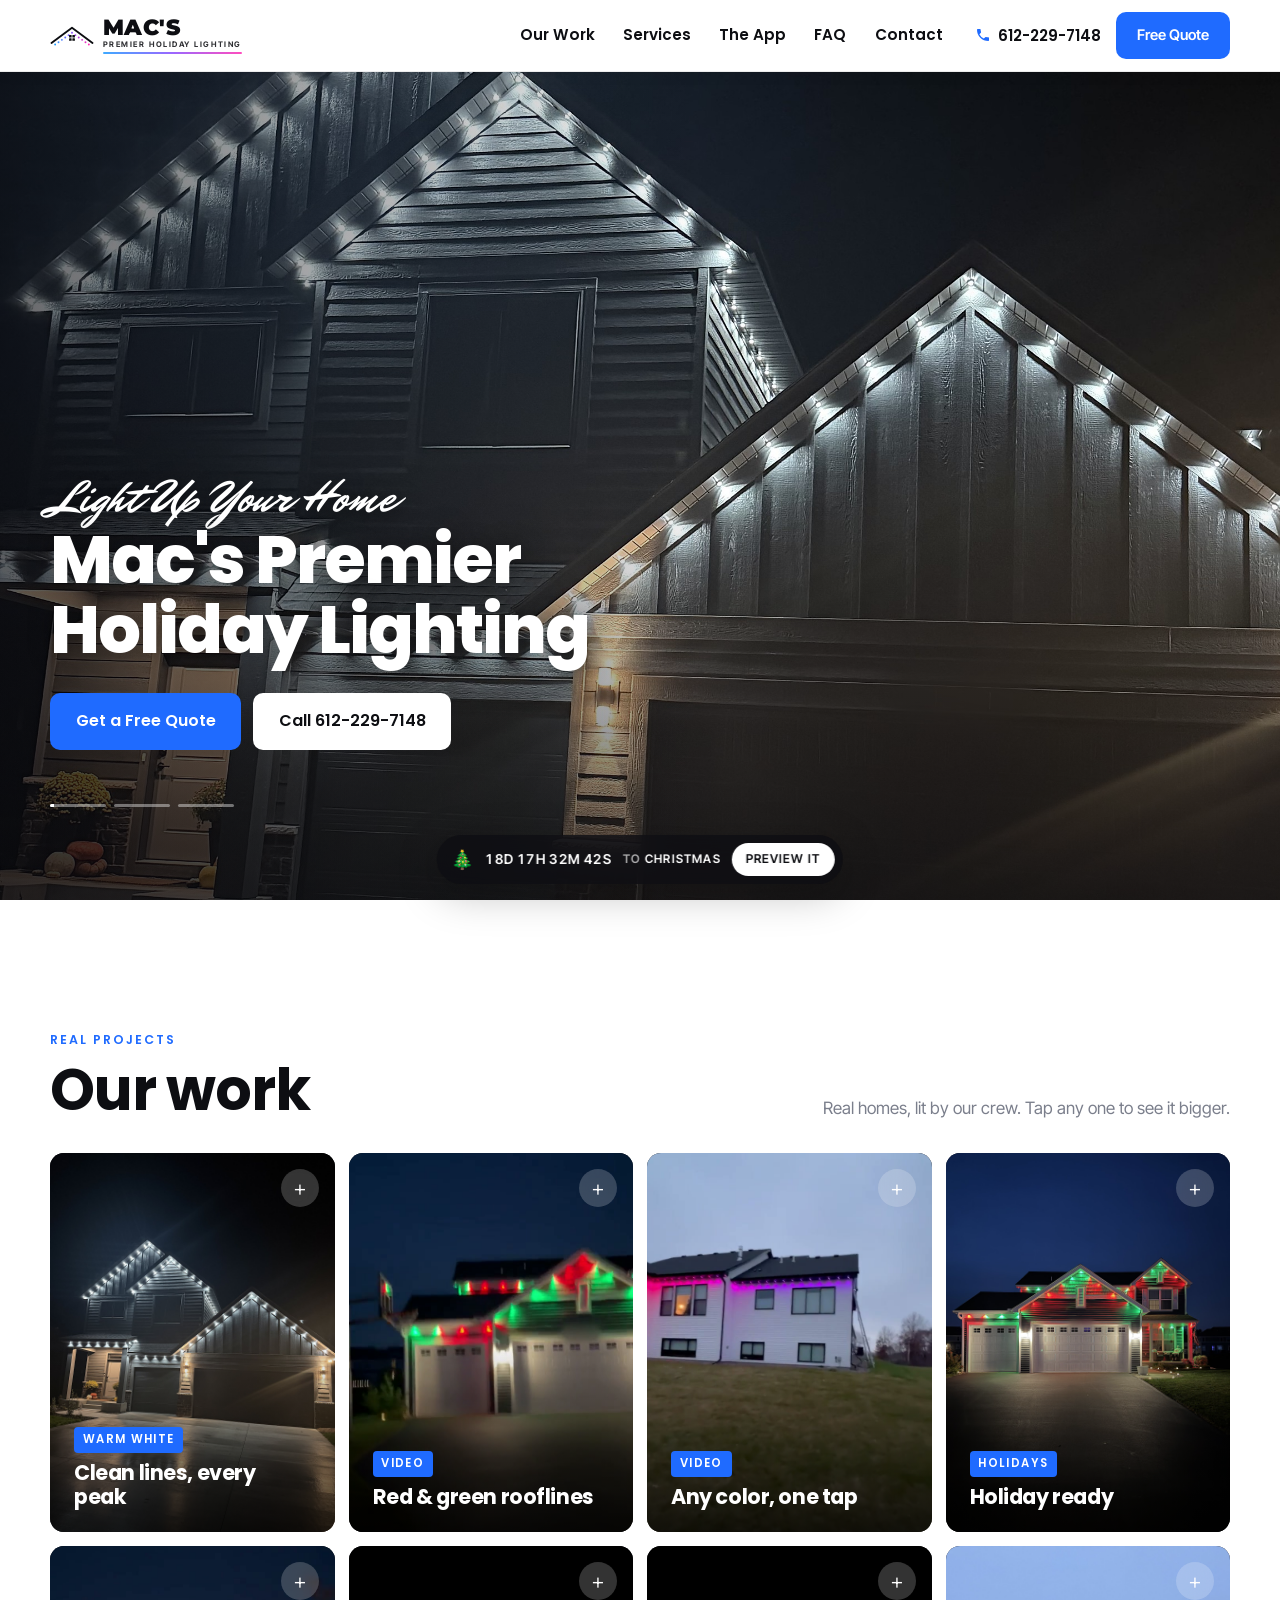
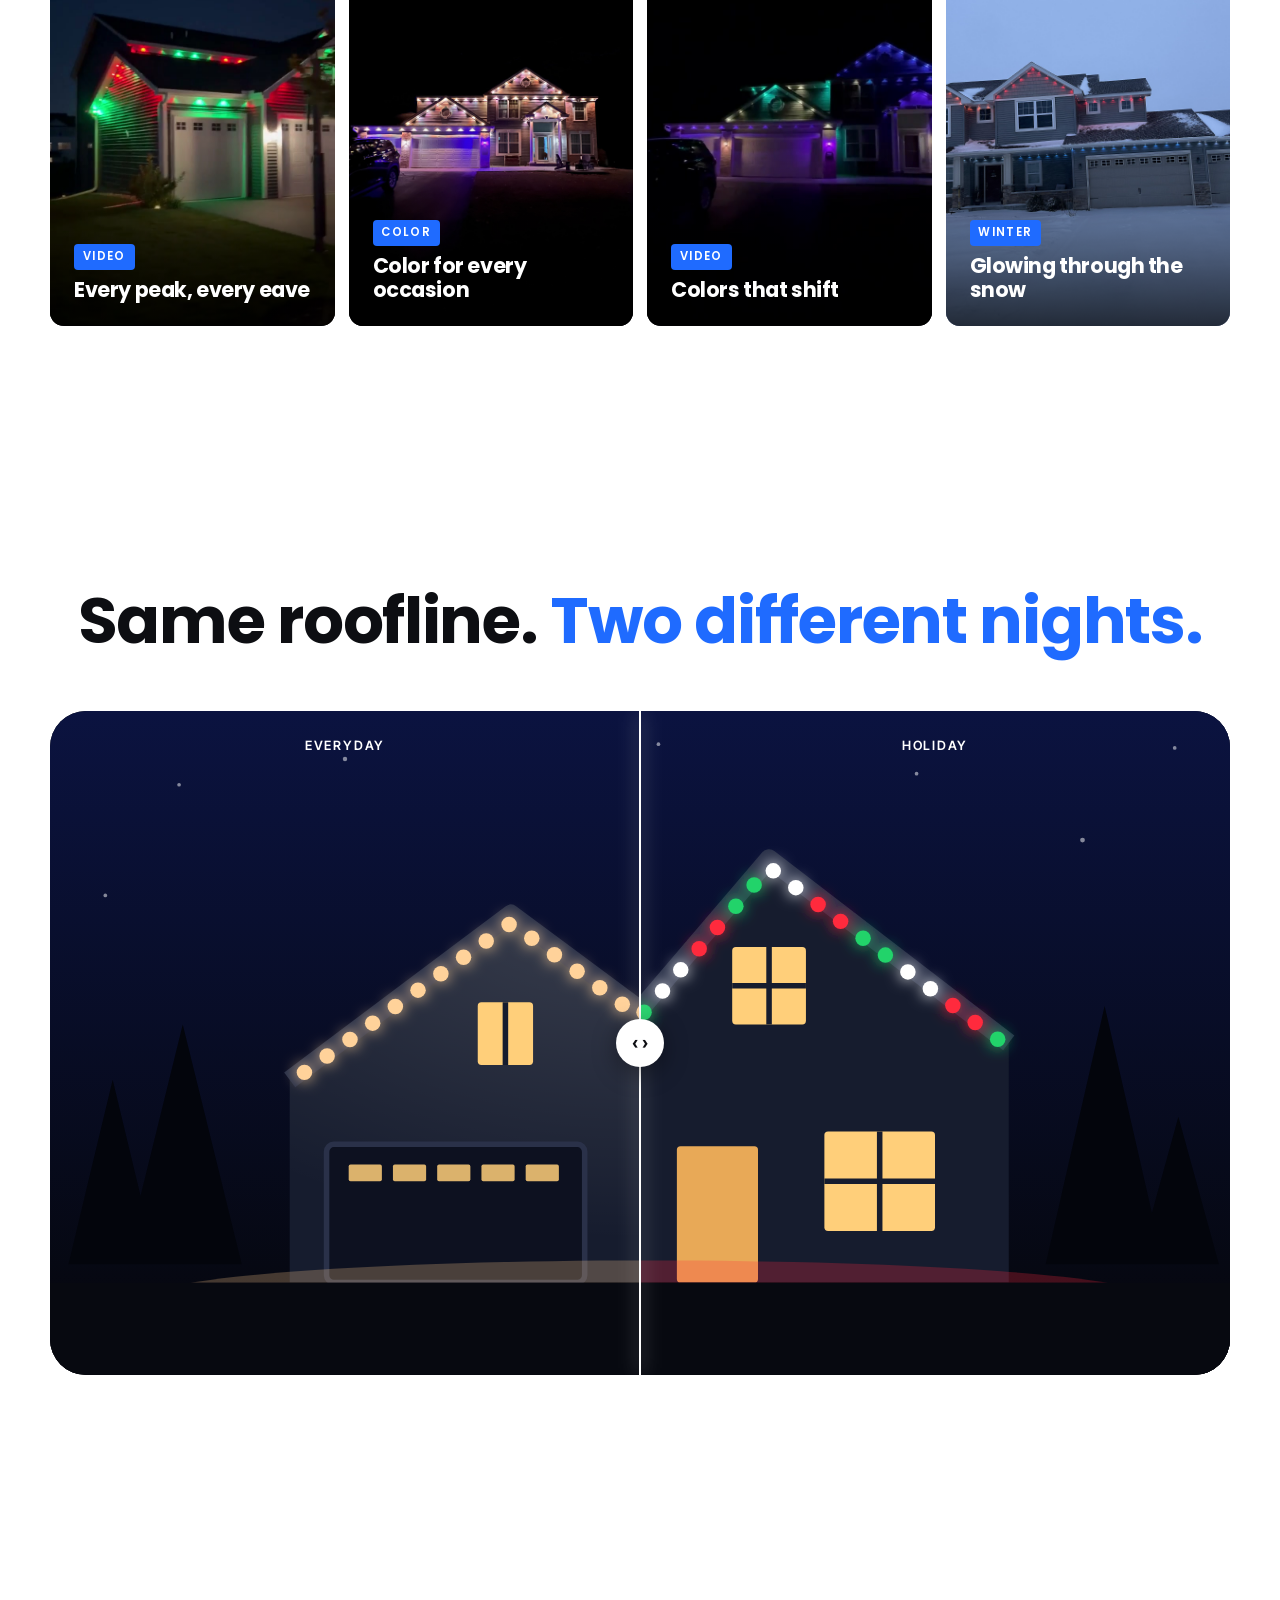
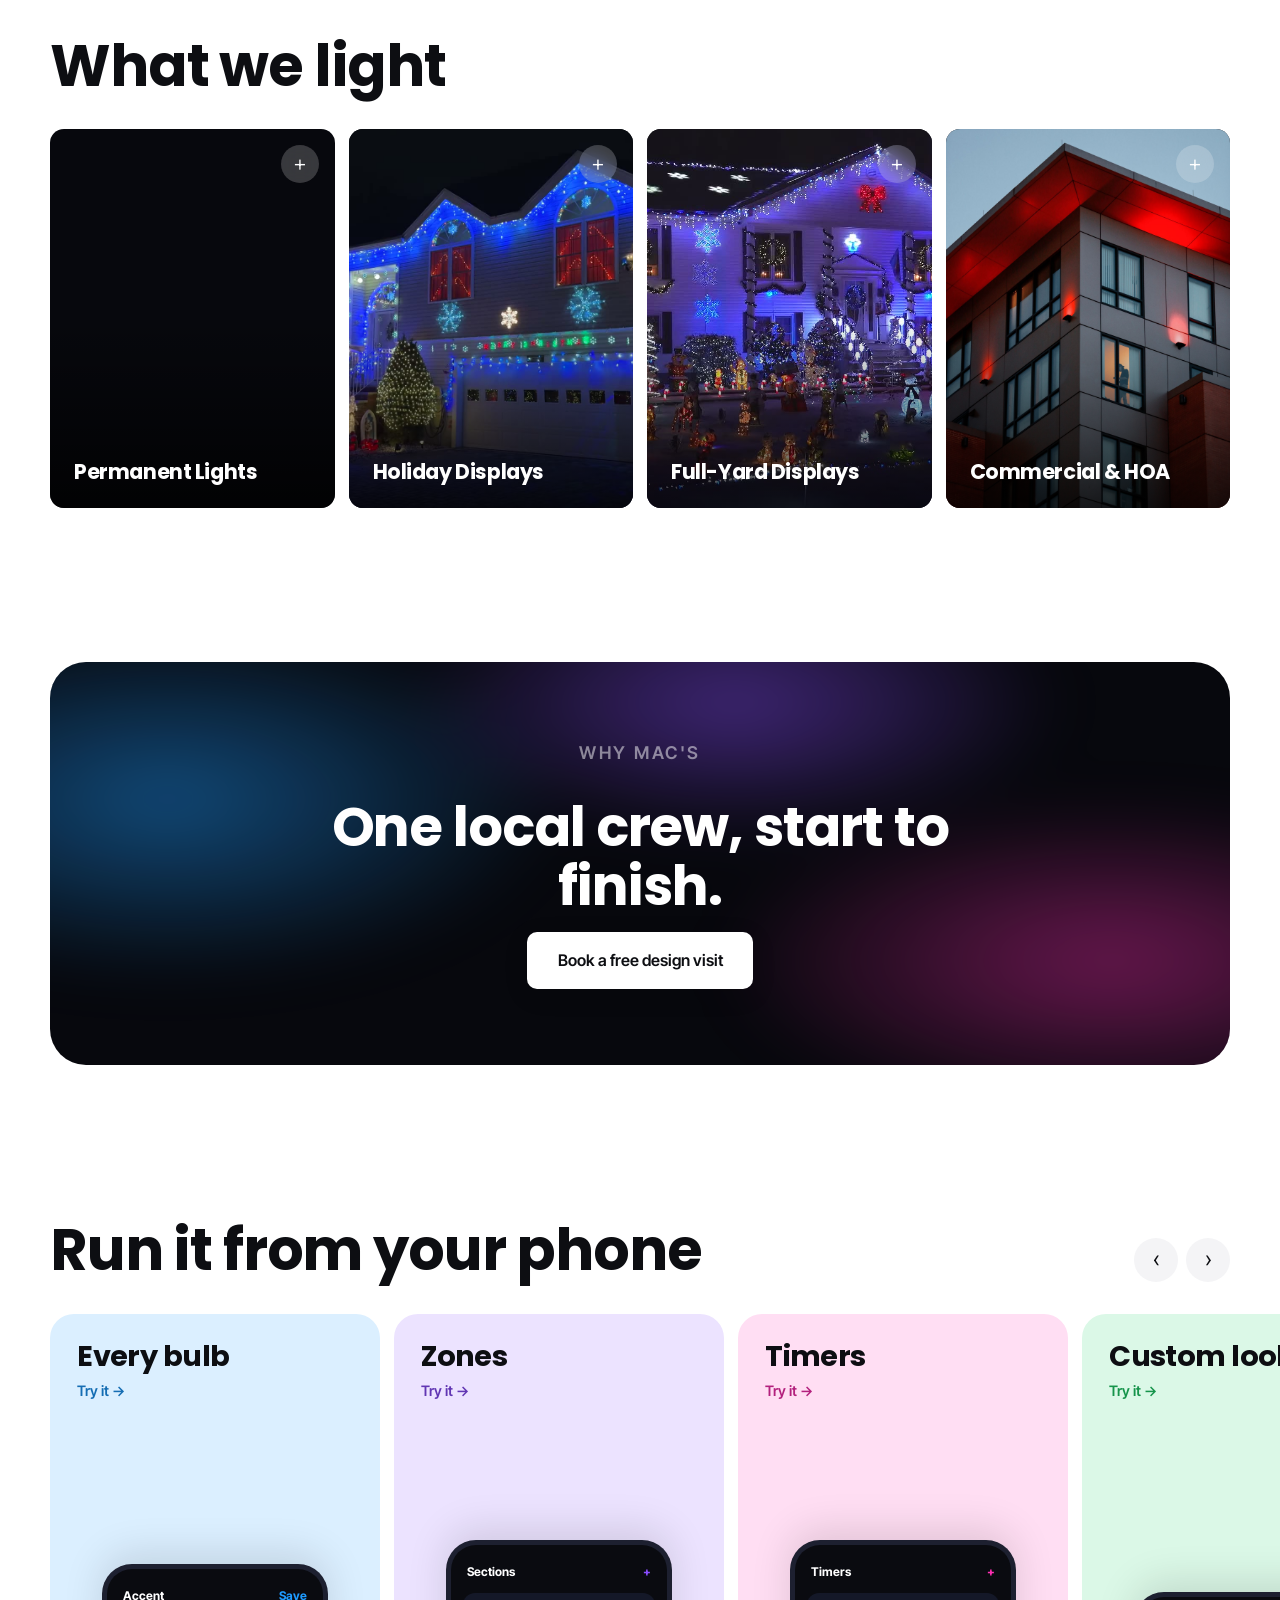
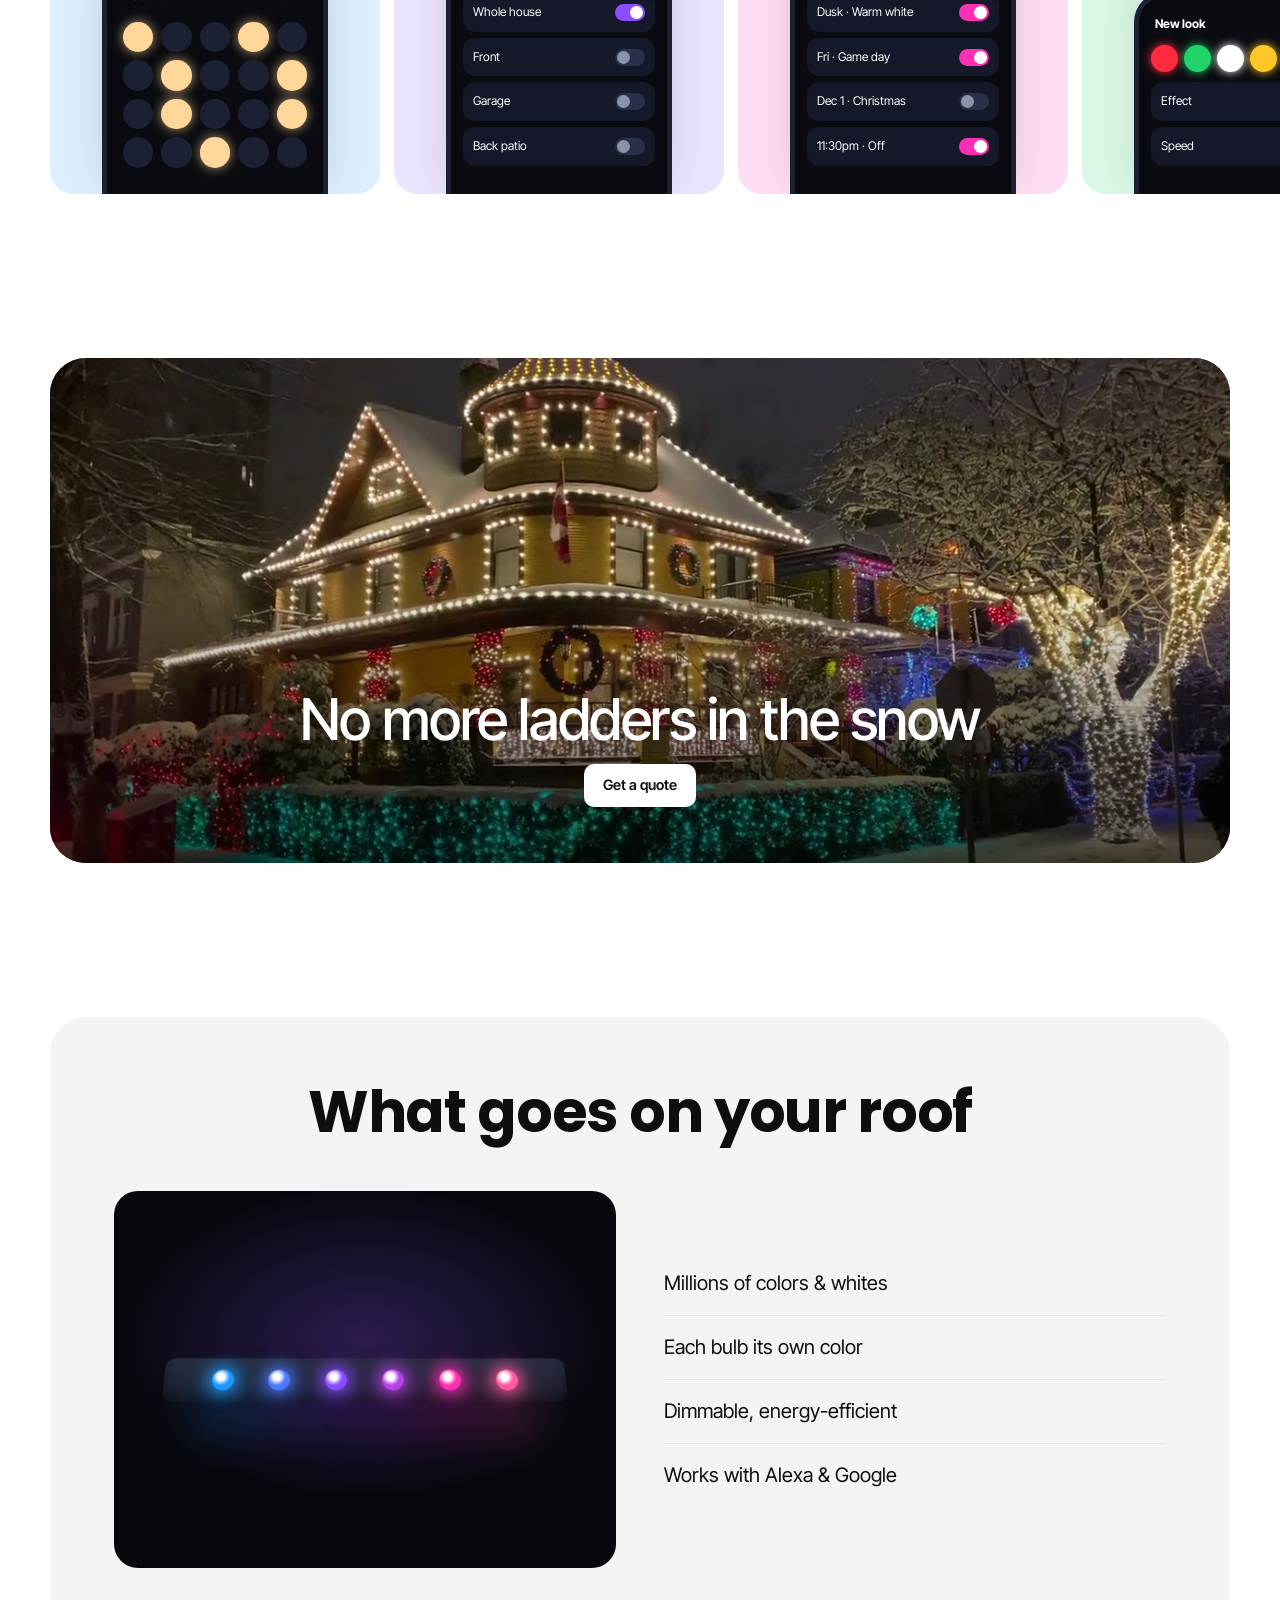
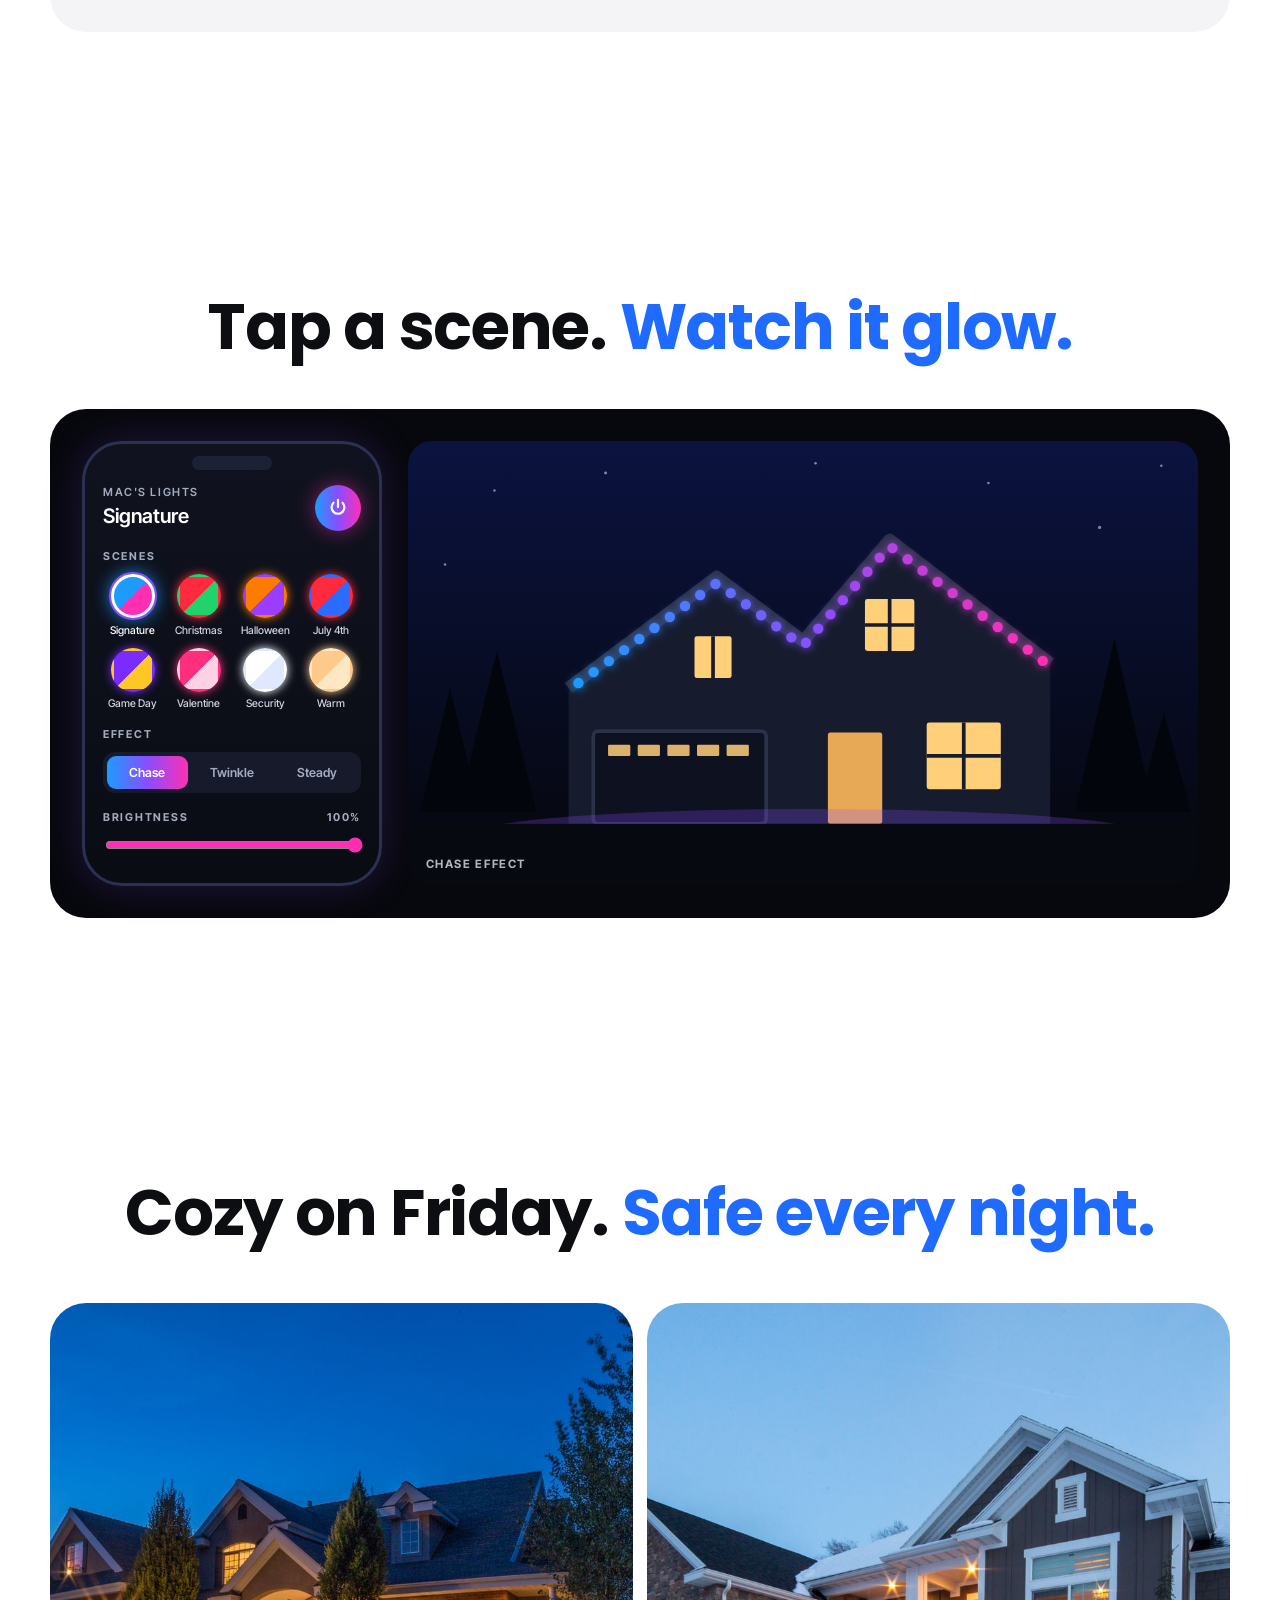
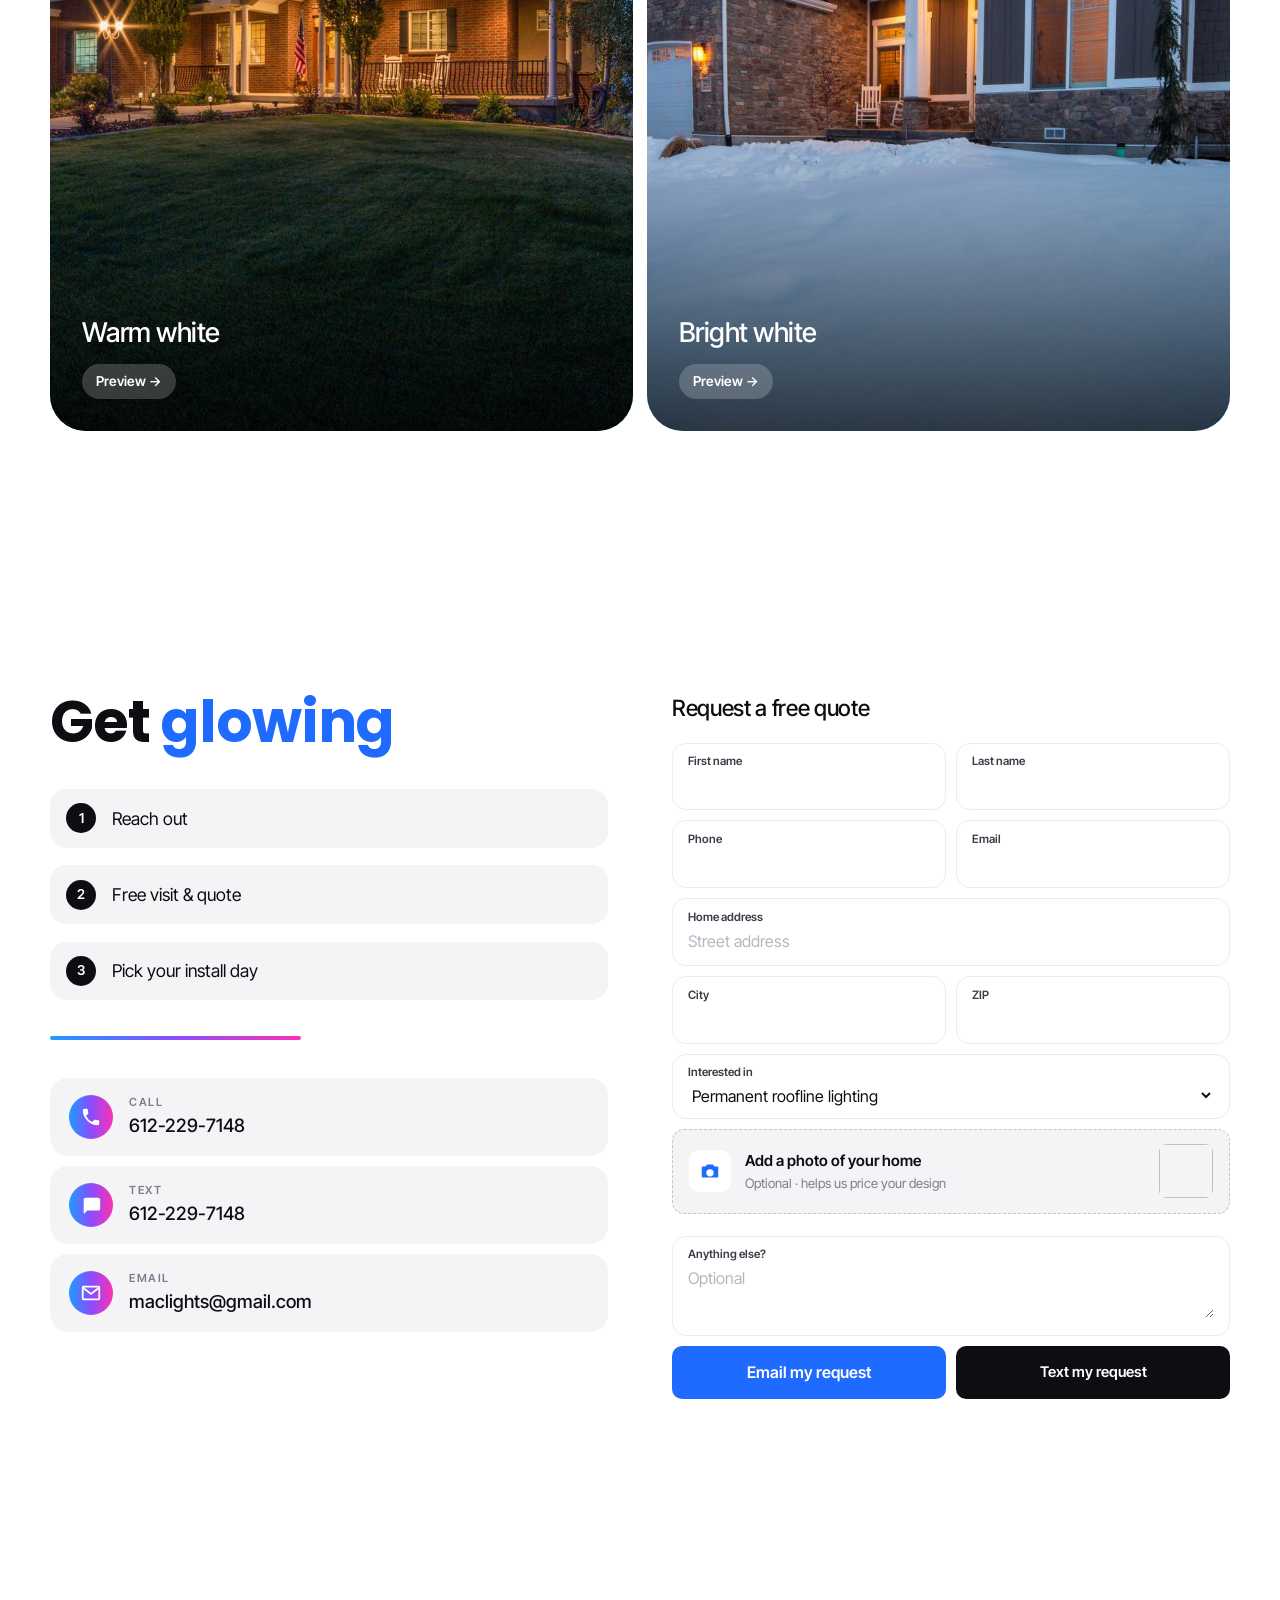
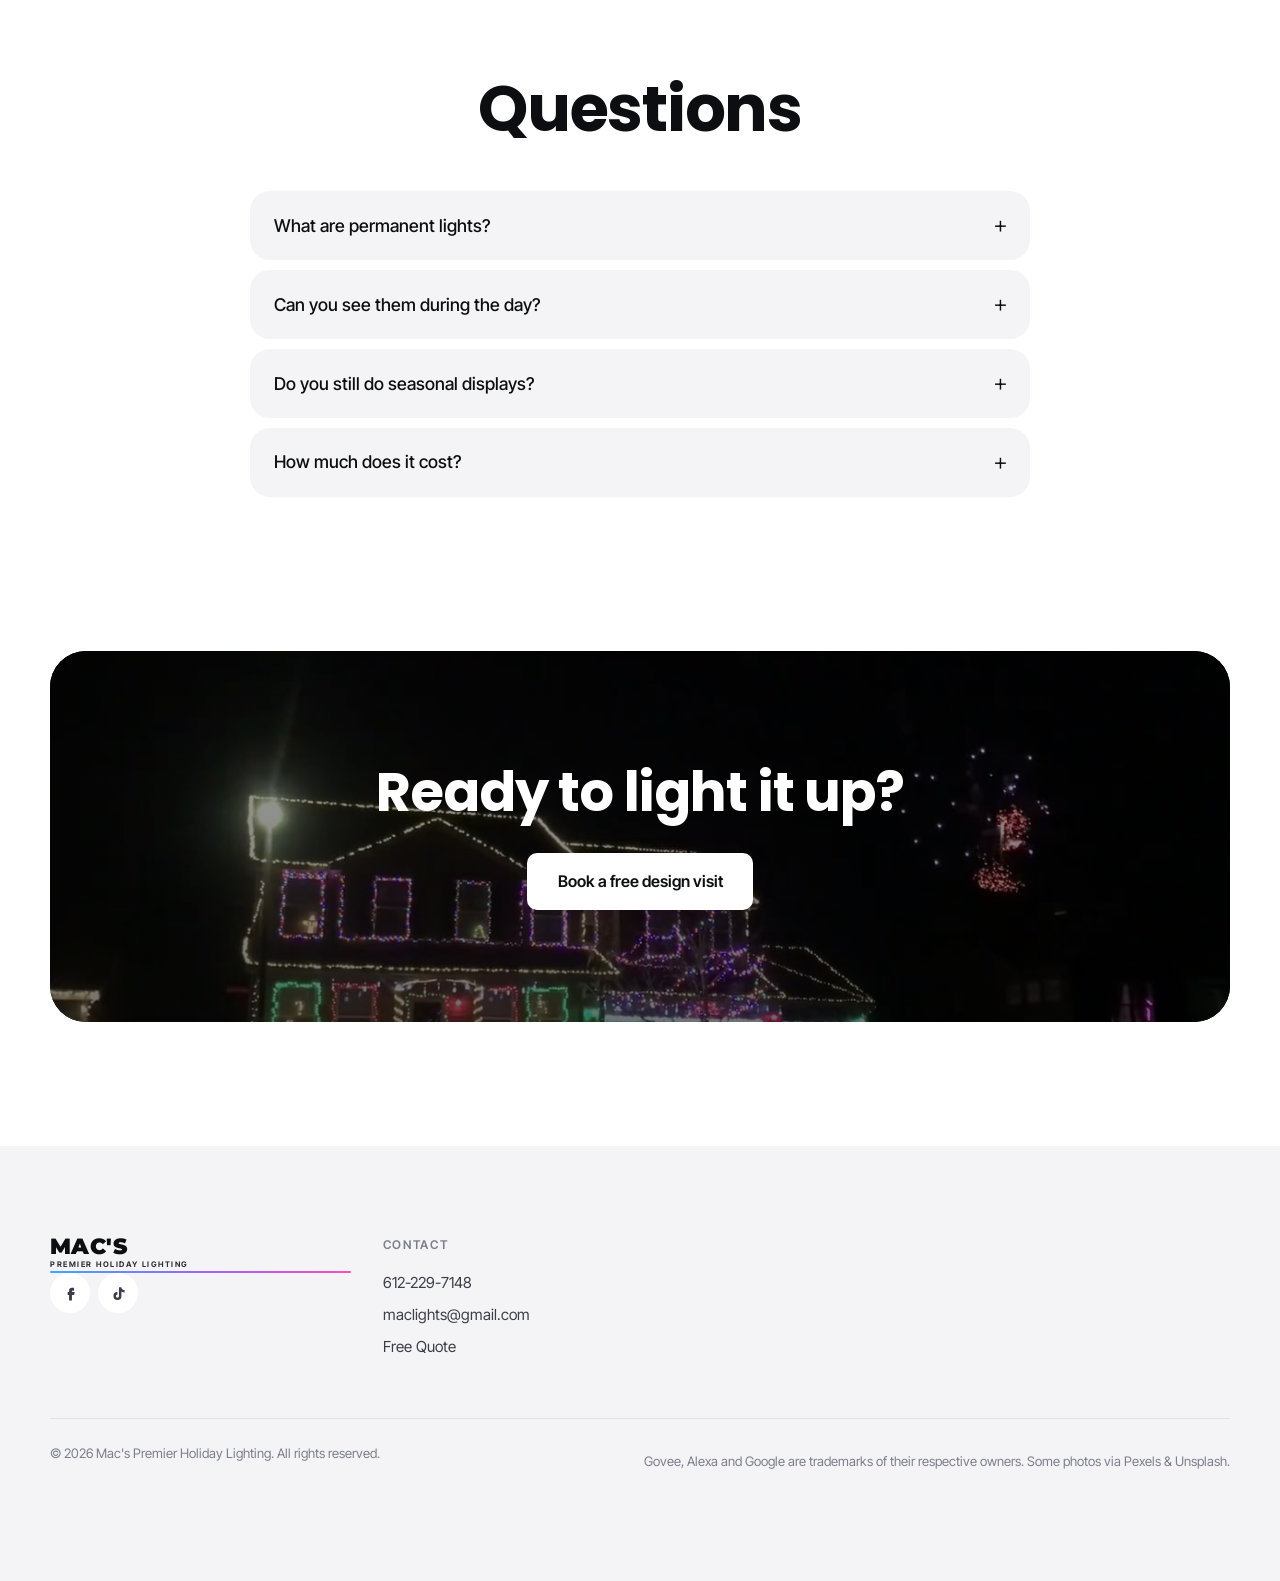
==== index.html @ f2292ce9 "Mac's Premier Holiday Lighting website Static site: full-screen hero of real installs, Our Work grid" ====
<!doctype html>
<html lang="en">
<head>
  <meta charset="utf-8">
  <meta name="viewport" content="width=device-width, initial-scale=1">
  <title>Mac's Premier Holiday Lighting | Permanent Color-Changing & Holiday Lights</title>
  <link rel="preload" href="assets/work/white-farmhouse-wide.jpg" as="image" media="(min-width: 861px)">
  <link rel="preload" href="assets/work/white-farmhouse-tall.jpg" as="image" media="(max-width: 860px)">
  <meta name="description" content="Mac's Premier Holiday Lighting installs permanent, app-controlled color-changing roofline lights and full-service holiday displays. Call or text 612-229-7148 for a free quote.">
  <meta name="theme-color" content="#05060a">
  <meta property="og:title" content="Mac's Premier Holiday Lighting">
  <meta property="og:description" content="Light up your home for every holiday, game day and everyday.">
  <meta property="og:image" content="assets/stock/victorian-color-lights.jpg">
  <link rel="icon" href="assets/favicon.svg" type="image/svg+xml">
  <link rel="preconnect" href="https://fonts.googleapis.com">
  <link rel="preconnect" href="https://fonts.gstatic.com" crossorigin>
  <link href="https://fonts.googleapis.com/css2?family=Inter+Tight:wght@300;400;500;600;700&family=Poppins:wght@600;700;800&family=Montserrat:wght@800;900&family=Mr+Dafoe&display=swap" rel="stylesheet">
  <link rel="stylesheet" href="styles.css">
</head>
<body>

<!-- ================= Header ================= -->
<header class="hdr" id="top">
  <a href="#top" class="brand" aria-label="Mac's Premier Holiday Lighting home">
    <svg class="brand-roof" viewBox="0 0 120 52" aria-hidden="true">
      <path d="M4 48 L60 6 L116 48" fill="none" stroke="#fff" stroke-width="5" stroke-linejoin="round" stroke-linecap="round"/>
      <g class="roof-dots"></g>
      <g fill="#fff"><rect x="52" y="26" width="7" height="7" rx="1"/><rect x="61" y="26" width="7" height="7" rx="1"/><rect x="52" y="35" width="7" height="7" rx="1"/><rect x="61" y="35" width="7" height="7" rx="1"/></g>
    </svg>
    <span class="brand-text"><span class="brand-name">MAC'S</span><span class="brand-tag">Premier Holiday Lighting</span></span>
  </a>
  <nav class="hdr-nav" aria-label="Main">
    <a href="#work">Our Work</a>
    <a href="#services">Services</a>
    <a href="#app">The App</a>
    <a href="#faq">FAQ</a>
    <a href="#quote">Contact</a>
  </nav>
  <div class="hdr-actions">
    <a class="hdr-phone" href="tel:+16122297148"><svg viewBox="0 0 24 24" aria-hidden="true"><path d="M6.6 10.8a15.1 15.1 0 0 0 6.6 6.6l2.2-2.2a1 1 0 0 1 1-.25 11.4 11.4 0 0 0 3.6.57 1 1 0 0 1 1 1V20a1 1 0 0 1-1 1A17 17 0 0 1 3 4a1 1 0 0 1 1-1h3.5a1 1 0 0 1 1 1c0 1.25.2 2.45.57 3.57a1 1 0 0 1-.25 1z"/></svg>612-229-7148</a>
    <a class="icon-btn" href="sms:+16122297148?&amp;body=Hi%20Mac%27s!%20I%27d%20like%20a%20free%20lighting%20quote." aria-label="Text us">
      <svg viewBox="0 0 24 24" aria-hidden="true"><path d="M4 4h16a2 2 0 0 1 2 2v10a2 2 0 0 1-2 2H8l-4 4V6a2 2 0 0 1 2-2z"/></svg>
    </a>
    <a class="icon-btn" href="tel:+16122297148" aria-label="Call 612-229-7148">
      <svg viewBox="0 0 24 24" aria-hidden="true"><path d="M6.6 10.8a15.1 15.1 0 0 0 6.6 6.6l2.2-2.2a1 1 0 0 1 1-.25 11.4 11.4 0 0 0 3.6.57 1 1 0 0 1 1 1V20a1 1 0 0 1-1 1A17 17 0 0 1 3 4a1 1 0 0 1 1-1h3.5a1 1 0 0 1 1 1c0 1.25.2 2.45.57 3.57a1 1 0 0 1-.25 1z"/></svg>
    </a>
    <a class="pill-btn" href="#quote">Free Quote</a>
    <button class="burger" aria-label="Open menu" aria-expanded="false" aria-controls="menu"><span></span><span></span></button>
  </div>
</header>

<!-- Full-screen menu -->
<nav class="menu" id="menu" aria-label="Main" hidden>
  <div class="menu-inner">
    <div class="menu-col">
      <p class="menu-h">Services</p>
      <a href="#services">Permanent Lighting</a>
      <a href="#services">Holiday Displays</a>
      <a href="#services">Commercial &amp; HOA</a>
    </div>
    <div class="menu-col">
      <p class="menu-h">Explore</p>
      <a href="#compare">Everyday vs Holiday</a>
      <a href="#app">App Features</a>
      <a href="#designer">Try the Designer</a>
    </div>
    <div class="menu-col">
      <p class="menu-h">Help</p>
      <a href="#faq">FAQ</a>
      <a href="#quote" data-pick="Service / repair">Service Request</a>
      <a href="tel:+16122297148">612-229-7148</a>
    </div>
  </div>
  <a href="#quote" class="pill-btn white big menu-cta">Book a free design visit</a>
</nav>

<main>

<!-- ================= Hero (our own installs, full screen) ================= -->
<section class="hero" aria-roledescription="carousel" aria-label="Photos and videos of our installs">
  <div class="hero-slides">
    <figure class="hs is-active" aria-label="Dark farmhouse outlined in warm white permanent lights">
      <picture><source media="(max-width: 860px)" srcset="assets/work/white-farmhouse-tall.jpg"><img src="assets/work/white-farmhouse-wide.jpg" alt="" fetchpriority="high"></picture>
    </figure>
    <figure class="hs phone-only" aria-label="Walking up to a house lit red and green">
      <video muted playsinline preload="none" poster="assets/work/install-3.jpg" data-src="assets/work/install-3.mp4"></video>
    </figure>
    <figure class="hs" aria-label="Two-story house in red and green lights at dusk">
      <picture><source media="(max-width: 860px)" srcset="assets/work/red-green-house-tall.jpg"><img src="assets/work/red-green-house-wide.jpg" alt="" loading="lazy"></picture>
    </figure>
    <figure class="hs phone-only" aria-label="Roofline lights changing through rainbow colors">
      <video muted playsinline preload="none" poster="assets/work/install-5.jpg" data-src="assets/work/install-5.mp4"></video>
    </figure>
    <figure class="hs" aria-label="Two-story house lit in purple and white">
      <picture><source media="(max-width: 860px)" srcset="assets/work/purple-two-story-tall.jpg"><img src="assets/work/purple-two-story-wide.jpg" alt="" loading="lazy"></picture>
    </figure>
    <figure class="hs phone-only" aria-label="Garage and gables lit red and green">
      <video muted playsinline preload="none" poster="assets/work/install-2.jpg" data-src="assets/work/install-2.mp4"></video>
    </figure>
  </div>
  <div class="hero-grid">
    <div class="hero-content">
      <p class="hero-script">Light Up Your Home</p>
      <h1>Mac's Premier Holiday Lighting</h1>
      <div class="hero-ctas">
        <a href="#quote" class="pill-btn btn-primary">Get a Free Quote</a>
        <a href="tel:+16122297148" class="pill-btn btn-light">Call 612-229-7148</a>
      </div>
    </div>
  </div>
  <div class="hero-dots" role="group" aria-label="Choose slide"></div>
</section>

<!-- ================= Our work (real Mac's installs) ================= -->
<section class="section" id="work">
  <div class="wrap">
    <p class="eyebrow accent">Real projects</p>
    <div class="row-head reveal">
      <h2>Our work</h2>
      <p class="work-note">Real homes, lit by our crew. Tap any one to see it bigger.</p>
    </div>
  </div>
  <div class="work-grid">
    <a class="tile" href="#quote" data-modal data-tall data-title="Clean lines, every peak" data-text="Bright, even white light on every peak and eave. Classy all year." data-pick="Permanent roofline lighting">
      <img src="assets/work/white-farmhouse.jpg" alt="Dark farmhouse outlined in warm white lights" loading="lazy">
      <span class="tile-k">Warm white</span>
      <span class="tile-h">Clean lines, every peak</span>
      <span class="tile-more" aria-hidden="true">+</span>
    </a>
    <a class="tile" href="#quote" data-modal data-tall data-title="Red &amp; green rooflines" data-text="Permanent lights set to red and green. Same lights, any color, any night." data-pick="Permanent roofline lighting">
      <video class="tile-video" data-src="assets/work/install-3.mp4" poster="assets/work/install-3.jpg" muted loop playsinline preload="none" aria-hidden="true"></video>
      <span class="tile-k">Video</span>
      <span class="tile-h">Red &amp; green rooflines</span>
      <span class="tile-more" aria-hidden="true">+</span>
    </a>
    <a class="tile" href="#quote" data-modal data-tall data-title="Any color, one tap" data-text="Change the whole roofline from your phone: rainbow, team colors or holidays." data-pick="Permanent roofline lighting">
      <video class="tile-video" data-src="assets/work/install-5.mp4" poster="assets/work/install-5.jpg" muted loop playsinline preload="none" aria-hidden="true"></video>
      <span class="tile-k">Video</span>
      <span class="tile-h">Any color, one tap</span>
      <span class="tile-more" aria-hidden="true">+</span>
    </a>
    <a class="tile" href="#quote" data-modal data-tall data-title="Holiday ready" data-text="Red and green for December, back to warm white in January. No ladders." data-pick="Permanent roofline lighting">
      <img src="assets/work/red-green-house.jpg" alt="Two-story house in red and green lights at dusk" loading="lazy">
      <span class="tile-k">Holidays</span>
      <span class="tile-h">Holiday ready</span>
      <span class="tile-more" aria-hidden="true">+</span>
    </a>
    <a class="tile" href="#quote" data-modal data-tall data-title="Every peak, every eave" data-text="Lights follow the whole roofline, gables and garage included." data-pick="Permanent roofline lighting">
      <video class="tile-video" data-src="assets/work/install-2.mp4" poster="assets/work/install-2.jpg" muted loop playsinline preload="none" aria-hidden="true"></video>
      <span class="tile-k">Video</span>
      <span class="tile-h">Every peak, every eave</span>
      <span class="tile-more" aria-hidden="true">+</span>
    </a>
    <a class="tile" href="#quote" data-modal data-tall data-title="Color for every occasion" data-text="Purple, pink, white or any mix you like, right from your phone." data-pick="Permanent roofline lighting">
      <img src="assets/work/purple-two-story.jpg" alt="Two-story house lit in purple and white" loading="lazy">
      <span class="tile-k">Color</span>
      <span class="tile-h">Color for every occasion</span>
      <span class="tile-more" aria-hidden="true">+</span>
    </a>
    <a class="tile" href="#quote" data-modal data-tall data-title="Colors that shift" data-text="Set the lights to slowly change colors through the evening." data-pick="Permanent roofline lighting">
      <video class="tile-video" data-src="assets/work/install-1.mp4" poster="assets/work/install-1.jpg" muted loop playsinline preload="none" aria-hidden="true"></video>
      <span class="tile-k">Video</span>
      <span class="tile-h">Colors that shift</span>
      <span class="tile-more" aria-hidden="true">+</span>
    </a>
    <a class="tile" href="#quote" data-modal data-tall data-title="Glowing through the snow" data-text="Built for winter: the lights stay on and bright through snow and cold." data-pick="Permanent roofline lighting">
      <img src="assets/work/snow-day.jpg" alt="House with red and blue roofline lights on a snowy day" loading="lazy">
      <span class="tile-k">Winter</span>
      <span class="tile-h">Glowing through the snow</span>
      <span class="tile-more" aria-hidden="true">+</span>
    </a>
  </div>
</section>

<!-- ================= Everyday vs Holiday ================= -->
<section class="section" id="compare">
  <div class="wrap">
    <h2 class="h-center reveal">Same roofline. <span class="grad">Two different nights.</span></h2>
    <div class="compare reveal" style="--pos:50%">
      <div class="compare-layer" data-house="everyday" aria-hidden="true"></div>
      <div class="compare-layer top" data-house="holiday" aria-hidden="true"></div>
      <div class="compare-label left">
        <strong>Everyday</strong>
      </div>
      <div class="compare-label right">
        <strong>Holiday</strong>
      </div>
      <div class="compare-handle" aria-hidden="true"><span>‹ ›</span></div>
      <input type="range" min="0" max="100" value="50" class="compare-range" aria-label="Drag to compare everyday and holiday lighting">
    </div>
  </div>
</section>

<!-- ================= Services carousel ================= -->
<section class="section" id="services">
  <div class="wrap">
    <div class="row-head reveal">
      <h2>What we light</h2>
    </div>
  </div>
  <div class="work-grid svc-grid" id="svc">
    <a class="tile" href="#quote" data-modal data-title="Permanent Lights" data-text="Color-changing lights that stay up all year and run from your phone." data-pick="Permanent roofline lighting">
      <video class="tile-video" data-src="https://videos.pexels.com/video-files/39024336/16605545_1280_720_30fps.mp4" poster="https://images.pexels.com/videos/39024336/cinematic-contemporary-architecture-driveway-exterior-39024336.jpeg?auto=compress&cs=tinysrgb&h=900&fit=crop&w=700" muted loop playsinline preload="none" aria-hidden="true"></video>
      <span class="tile-h">Permanent Lights</span>
      <span class="tile-more" aria-hidden="true">+</span>
    </a>
    <a class="tile" href="#quote" data-modal data-title="Holiday Displays" data-text="We design, hang, maintain, take down and store it for you." data-pick="Holiday display (seasonal)">
      <video class="tile-video" data-src="assets/video/xmas-blue-roofline.mp4" poster="assets/video/xmas-blue-roofline.jpg" muted loop playsinline preload="none" aria-hidden="true"></video>
      <span class="tile-h">Holiday Displays</span>
      <span class="tile-more" aria-hidden="true">+</span>
    </a>
    <a class="tile" href="#quote" data-modal data-title="Full-Yard Displays" data-text="Trees, bushes, walkways and windows, lit end to end." data-pick="Holiday display (seasonal)">
      <video class="tile-video" data-src="assets/video/xmas-vibrant-house.mp4" poster="assets/video/xmas-vibrant-house.jpg" muted loop playsinline preload="none" aria-hidden="true"></video>
      <span class="tile-h">Full-Yard Displays</span>
      <span class="tile-more" aria-hidden="true">+</span>
    </a>
    <a class="tile" href="#quote" data-modal data-title="Commercial &amp; HOA" data-text="Storefronts, offices and community spaces in your colors." data-pick="Commercial / HOA">
      <img src="assets/stock/commercial-red-accent.jpg" alt="Commercial building with red accent lighting" loading="lazy">
      <span class="tile-h">Commercial &amp; HOA</span>
      <span class="tile-more" aria-hidden="true">+</span>
    </a>
  </div>
</section>

<!-- ================= Trust card ================= -->
<section class="section tight">
  <div class="wrap">
    <div class="trust-card reveal">
      <div class="trust-glow" aria-hidden="true"></div>
      <div class="trust-copy">
        <p class="eyebrow">Why Mac's</p>
        <h2>One local crew, start to finish.</h2>
        <a href="#quote" class="pill-btn white">Book a free design visit</a>
      </div>
    </div>
  </div>
</section>

<!-- ================= App features carousel ================= -->
<section class="section" id="app">
  <div class="wrap">
    <div class="row-head reveal">
      <div>
        <h2>Run it from your phone</h2>
      </div>
      <div class="arrows">
        <button class="arrow" data-scroll="feat" data-dir="-1" aria-label="Previous">‹</button>
        <button class="arrow" data-scroll="feat" data-dir="1" aria-label="Next">›</button>
      </div>
    </div>
  </div>
  <div class="rail" id="feat">
    <button class="fcard" type="button" style="--tint:#1e9bff" data-scene="signature" data-mode="steady" aria-label="Try Every bulb in the designer">
      <h3>Every bulb</h3>
      <span class="fcard-try">Try it &rarr;</span>
      <div class="phone-sm" aria-hidden="true">
        <div class="ps-top"><span>Accent</span><b>Save</b></div>
        <div class="ps-grid">
          <i class="w"></i><i></i><i></i><i class="w"></i><i></i><i></i><i class="w"></i><i></i><i></i><i class="w"></i>
          <i></i><i class="w"></i><i></i><i></i><i class="w"></i><i></i><i></i><i class="w"></i><i></i><i></i>
        </div>
      </div>
    </button>
    <button class="fcard" type="button" style="--tint:#8a4dff" data-scene="gameday" data-mode="chase" aria-label="Try Zones in the designer">
      <h3>Zones</h3>
      <span class="fcard-try">Try it &rarr;</span>
      <div class="phone-sm" aria-hidden="true">
        <div class="ps-top"><span>Sections</span><b>+</b></div>
        <div class="ps-row on"><span>Whole house</span><i></i></div>
        <div class="ps-row"><span>Front</span><i></i></div>
        <div class="ps-row"><span>Garage</span><i></i></div>
        <div class="ps-row"><span>Back patio</span><i></i></div>
      </div>
    </button>
    <button class="fcard" type="button" style="--tint:#ff2fb3" data-scene="warm" data-mode="steady" aria-label="Try Timers in the designer">
      <h3>Timers</h3>
      <span class="fcard-try">Try it &rarr;</span>
      <div class="phone-sm" aria-hidden="true">
        <div class="ps-top"><span>Timers</span><b>+</b></div>
        <div class="ps-row on"><span>Dusk · Warm white</span><i></i></div>
        <div class="ps-row on"><span>Fri · Game day</span><i></i></div>
        <div class="ps-row"><span>Dec 1 · Christmas</span><i></i></div>
        <div class="ps-row on"><span>11:30pm · Off</span><i></i></div>
      </div>
    </button>
    <button class="fcard" type="button" style="--tint:#20d36b" data-scene="valentine" data-mode="twinkle" aria-label="Try Custom looks in the designer">
      <h3>Custom looks</h3>
      <span class="fcard-try">Try it &rarr;</span>
      <div class="phone-sm" aria-hidden="true">
        <div class="ps-top"><span>New look</span><b>Save</b></div>
        <div class="ps-swatches"><i style="--s:#ff2a3d"></i><i style="--s:#20d36b"></i><i style="--s:#fff"></i><i style="--s:#ffc627"></i><i style="--s:#1e9bff"></i><i style="--s:#ff2fb3"></i></div>
        <div class="ps-row"><span>Effect</span><em>Chase</em></div>
        <div class="ps-row"><span>Speed</span><em>Medium</em></div>
      </div>
    </button>
    <button class="fcard" type="button" style="--tint:#ffc627" data-scene="christmas" data-mode="chase" aria-label="Try Holiday scenes in the designer">
      <h3>Holiday scenes</h3>
      <span class="fcard-try">Try it &rarr;</span>
      <div class="phone-sm" aria-hidden="true">
        <div class="ps-top"><span>Scenes</span><b>⌕</b></div>
        <div class="ps-row"><span>🎄 Christmas</span><i></i></div>
        <div class="ps-row"><span>🎃 Halloween</span><i></i></div>
        <div class="ps-row"><span>🏈 Game day</span><i></i></div>
        <div class="ps-row"><span>🇺🇸 July 4th</span><i></i></div>
      </div>
    </button>
  </div>
</section>

<!-- ================= Big feature banner ================= -->
<section class="section tight">
  <div class="wrap">
    <a class="banner reveal" href="#quote">
      <video class="banner-video" data-src="assets/video/winter-street-house.mp4" poster="assets/video/winter-street-house.jpg" muted loop playsinline preload="none" aria-hidden="true"></video>
      <span class="banner-copy">
        <span class="banner-h">No more ladders in the snow</span>
        <span class="pill-btn white sm">Get a quote</span>
      </span>
    </a>
  </div>
</section>

<!-- ================= The light ================= -->
<section class="section" id="light">
  <div class="wrap">
    <div class="spec reveal">
      <h2 class="h-center">What goes on your roof</h2>
      <div class="spec-grid">
        <div class="spec-visual" aria-hidden="true">
          <div class="track">
            <i style="--c:#1e9bff"></i><i style="--c:#4f7bff"></i><i style="--c:#8a4dff"></i><i style="--c:#b544e6"></i><i style="--c:#ff2fb3"></i><i style="--c:#ff5aa0"></i>
          </div>
        </div>
        <ul class="spec-list">
          <li>Millions of colors &amp; whites</li>
          <li>Each bulb its own color</li>
          <li>Dimmable, energy-efficient</li>
          <li>Works with Alexa &amp; Google</li>
        </ul>
      </div>
    </div>
  </div>
</section>

<!-- ================= Interactive designer ================= -->
<section class="section" id="designer">
  <div class="wrap">
    <h2 class="h-center reveal">Tap a scene. <span class="grad">Watch it glow.</span></h2>
    <div class="designer reveal">
      <div class="phone" aria-label="Lighting app controls">
        <div class="phone-notch" aria-hidden="true"></div>
        <div class="app-head">
          <div><small>Mac's Lights</small><strong id="theme-name">Signature</strong></div>
          <button class="power on" id="power" aria-pressed="true" aria-label="Lights on/off">
            <svg viewBox="0 0 24 24" aria-hidden="true"><path d="M12 3v8M7.1 6.3a7 7 0 1 0 9.8 0" fill="none" stroke="currentColor" stroke-width="2.4" stroke-linecap="round"/></svg>
          </button>
        </div>
        <p class="app-label">Scenes</p>
        <div class="themes" role="radiogroup" aria-label="Lighting theme">
          <button class="theme active" role="radio" aria-checked="true" data-theme="signature"><i style="--c1:#1e9bff;--c2:#ff2fb3"></i>Signature</button>
          <button class="theme" role="radio" aria-checked="false" data-theme="christmas"><i style="--c1:#ff2a3d;--c2:#20d36b"></i>Christmas</button>
          <button class="theme" role="radio" aria-checked="false" data-theme="halloween"><i style="--c1:#ff7a00;--c2:#9b3dff"></i>Halloween</button>
          <button class="theme" role="radio" aria-checked="false" data-theme="july4"><i style="--c1:#ff2a3d;--c2:#2b6bff"></i>July 4th</button>
          <button class="theme" role="radio" aria-checked="false" data-theme="gameday"><i style="--c1:#7a2cff;--c2:#ffc627"></i>Game Day</button>
          <button class="theme" role="radio" aria-checked="false" data-theme="valentine"><i style="--c1:#ff2f7d;--c2:#ffd1e3"></i>Valentine</button>
          <button class="theme" role="radio" aria-checked="false" data-theme="security"><i style="--c1:#ffffff;--c2:#dfe8ff"></i>Security</button>
          <button class="theme" role="radio" aria-checked="false" data-theme="warm"><i style="--c1:#ffc98a;--c2:#ffe7c4"></i>Warm</button>
        </div>
        <p class="app-label">Effect</p>
        <div class="modes" role="radiogroup" aria-label="Animation">
          <button class="mode active" role="radio" aria-checked="true" data-mode="chase">Chase</button>
          <button class="mode" role="radio" aria-checked="false" data-mode="twinkle">Twinkle</button>
          <button class="mode" role="radio" aria-checked="false" data-mode="steady">Steady</button>
        </div>
        <label class="app-label" for="brightness">Brightness <span id="bright-val">100%</span></label>
        <input type="range" id="brightness" min="20" max="100" value="100">
      </div>
      <div class="designer-stage" id="designer-stage" data-house="live" aria-label="Animated preview of a house roofline in the selected scene">
        <p class="stage-caption"><span id="mode-name">Chase</span> effect</p>
      </div>
    </div>
  </div>
</section>

<!-- ================= Warm vs security ================= -->
<section class="section" id="residential">
  <div class="wrap">
    <h2 class="h-center reveal">Cozy on Friday. <span class="grad">Safe every night.</span></h2>
    <div class="duo">
      <figure class="duo-card reveal" role="button" tabindex="0" data-scene="warm" data-mode="steady" aria-label="Preview warm white in the designer">
        <img src="assets/stock/dusk-bungalow.jpg" alt="Home glowing in warm white light at dusk" loading="lazy">
        <figcaption><b>Warm white</b><span class="duo-try">Preview &rarr;</span></figcaption>
      </figure>
      <figure class="duo-card reveal" role="button" tabindex="0" data-scene="security" data-mode="steady" aria-label="Preview bright white in the designer">
        <img src="assets/stock/snowy-brick-house.jpg" alt="Home with bright exterior lighting on a snowy evening" loading="lazy">
        <figcaption><b>Bright white</b><span class="duo-try">Preview &rarr;</span></figcaption>
      </figure>
    </div>
  </div>
</section>

<!-- ================= Steps + form ================= -->
<section class="section" id="quote">
  <div class="wrap quote-grid">
    <div class="reveal">
      <h2 class="h-left">Get <span class="grad">glowing</span></h2>
      <ol class="next-steps">
        <li><button type="button" class="step-btn" data-focus="first"><span>1</span>Reach out</button></li>
        <li><button type="button" class="step-btn" data-focus="city"><span>2</span>Free visit &amp; quote</button></li>
        <li><button type="button" class="step-btn" data-focus="interest"><span>3</span>Pick your install day</button></li>
      </ol>
      <div class="bar" aria-hidden="true"></div>
      <div class="contact-btns">
        <a class="cbtn" href="tel:+16122297148"><svg viewBox="0 0 24 24" aria-hidden="true"><path d="M6.6 10.8a15.1 15.1 0 0 0 6.6 6.6l2.2-2.2a1 1 0 0 1 1-.25 11.4 11.4 0 0 0 3.6.57 1 1 0 0 1 1 1V20a1 1 0 0 1-1 1A17 17 0 0 1 3 4a1 1 0 0 1 1-1h3.5a1 1 0 0 1 1 1c0 1.25.2 2.45.57 3.57a1 1 0 0 1-.25 1z"/></svg><span><small>Call</small>612-229-7148</span></a>
        <a class="cbtn" href="sms:+16122297148?&amp;body=Hi%20Mac%27s!%20I%27d%20like%20a%20free%20lighting%20quote."><svg viewBox="0 0 24 24" aria-hidden="true"><path d="M4 4h16a2 2 0 0 1 2 2v10a2 2 0 0 1-2 2H8l-4 4V6a2 2 0 0 1 2-2z"/></svg><span><small>Text</small>612-229-7148</span></a>
        <a class="cbtn" href="mailto:maclights@gmail.com?subject=Free%20lighting%20quote&amp;body=Hi%20Mac%27s%2C%0A%0AI%27d%20like%20a%20free%20quote%20for%20my%20home.%0A%0AName%3A%0AAddress%2FCity%3A%0APhone%3A%0A"><svg viewBox="0 0 24 24" aria-hidden="true"><path d="M3 5h18v14H3z" fill="none" stroke="currentColor" stroke-width="2"/><path d="m3 6 9 7 9-7" fill="none" stroke="currentColor" stroke-width="2"/></svg><span><small>Email</small>maclights@gmail.com</span></a>
      </div>
    </div>

    <form class="qform reveal" id="estimate-form" novalidate>
      <p class="qform-h">Request a free quote</p>
      <div class="row">
        <label class="fld"><span>First name</span><input name="first" type="text" autocomplete="given-name" required></label>
        <label class="fld"><span>Last name</span><input name="last" type="text" autocomplete="family-name"></label>
      </div>
      <div class="row">
        <label class="fld"><span>Phone</span><input name="phone" type="tel" autocomplete="tel" required></label>
        <label class="fld"><span>Email</span><input name="email" type="email" autocomplete="email"></label>
      </div>
      <label class="fld"><span>Home address</span><input name="address" type="text" autocomplete="street-address" placeholder="Street address"></label>
      <div class="row">
        <label class="fld"><span>City</span><input name="city" type="text" autocomplete="address-level2"></label>
        <label class="fld"><span>ZIP</span><input name="zip" type="text" inputmode="numeric" autocomplete="postal-code" maxlength="10"></label>
      </div>
      <label class="fld"><span>Interested in</span>
        <select name="interest">
          <option>Permanent roofline lighting</option>
          <option>Holiday display (seasonal)</option>
          <option>Commercial / HOA</option>
          <option>Service / repair</option>
          <option>Not sure yet</option>
        </select>
      </label>
      <label class="file-fld" id="photo-drop">
        <input name="attachment" type="file" accept="image/*" id="photo-input">
        <span class="file-icon" aria-hidden="true"><svg viewBox="0 0 24 24"><path d="M4 7h3l2-2h6l2 2h3a1 1 0 0 1 1 1v10a1 1 0 0 1-1 1H4a1 1 0 0 1-1-1V8a1 1 0 0 1 1-1zm8 3a4 4 0 1 0 0 8 4 4 0 0 0 0-8z"/></svg></span>
        <span class="file-text"><b id="photo-name">Add a photo of your home</b><small id="photo-hint">Optional &middot; helps us price your design</small></span>
        <img class="file-thumb" id="photo-thumb" alt="" hidden>
      </label>
      <label class="fld"><span>Anything else?</span><textarea name="message" rows="2" placeholder="Optional"></textarea></label>
      <div class="send-row">
        <button type="submit" class="pill-btn grad-btn" data-via="email" id="send-btn">Email my request</button>
        <button type="submit" class="pill-btn dark-btn" data-via="sms">Text my request</button>
      </div>
      <p class="form-note" id="form-note" role="status"></p>
    </form>
  </div>
</section>

<!-- ================= Reviews (shows only when REVIEWS in main.js has entries) ================= -->
<section class="section" id="reviews" hidden>
  <div class="wrap">
    <div class="row-head reveal">
      <h2>What neighbors say</h2>
      <div class="arrows">
        <button class="arrow" data-scroll="review-list" data-dir="-1" aria-label="Previous">‹</button>
        <button class="arrow" data-scroll="review-list" data-dir="1" aria-label="Next">›</button>
      </div>
    </div>
  </div>
  <div class="rail" id="review-list"></div>
</section>

<!-- ================= FAQ ================= -->
<section class="section" id="faq">
  <div class="wrap narrow">
    <h2 class="h-center reveal">Questions</h2>
    <div class="faq">
      <details class="reveal"><summary>What are permanent lights?</summary><p>LED lights mounted along your roofline year-round, controlled from your phone.</p></details>
      <details class="reveal"><summary>Can you see them during the day?</summary><p>Barely. They sit low along the trim with wiring hidden.</p></details>
      <details class="reveal"><summary>Do you still do seasonal displays?</summary><p>Yes. We design, install, take down and store them for you.</p></details>
      <details class="reveal"><summary>How much does it cost?</summary><p>It depends on your roofline. Quotes are always free.</p></details>
    </div>
  </div>
</section>

<!-- ================= Final CTA ================= -->
<section class="section tight">
  <div class="wrap">
    <div class="final-cta reveal">
      <video class="cta-video" data-src="assets/video/house-fireworks.mp4" poster="assets/video/house-fireworks.jpg" muted loop playsinline preload="none" aria-hidden="true"></video>
      <h2>Ready to light it up?</h2>
      <a href="#quote" class="pill-btn white">Book a free design visit</a>
    </div>
  </div>
</section>

</main>

<!-- ================= Footer ================= -->
<footer class="ftr">
  <div class="wrap ftr-grid">
    <div class="ftr-brand">
      <span class="brand-text"><span class="brand-name">MAC'S</span><span class="brand-tag">Premier Holiday Lighting</span></span>
      <div class="socials">
        <!-- TODO: replace with real profile URLs -->
        <a href="https://www.facebook.com/" aria-label="Facebook" target="_blank" rel="noopener"><svg viewBox="0 0 24 24"><path d="M14 8h3V4h-3a4 4 0 0 0-4 4v2H8v4h2v8h4v-8h3l1-4h-4V8z"/></svg></a>
        <a href="https://www.tiktok.com/" aria-label="TikTok" target="_blank" rel="noopener"><svg viewBox="0 0 24 24"><path d="M16 3c.4 2.4 1.9 4 4.5 4.2v3.4a8 8 0 0 1-4.4-1.4v6.3A5.6 5.6 0 1 1 10.5 10v3.5a2.2 2.2 0 1 0 2.2 2.2V3z"/></svg></a>
      </div>
    </div>
    <div><p class="ftr-h">Contact</p><a href="tel:+16122297148">612-229-7148</a><a href="mailto:maclights@gmail.com?subject=Free%20lighting%20quote&amp;body=Hi%20Mac%27s%2C%0A%0AI%27d%20like%20a%20free%20quote%20for%20my%20home.%0A%0AName%3A%0AAddress%2FCity%3A%0APhone%3A%0A">maclights@gmail.com</a><a href="#quote">Free Quote</a></div>
  </div>
  <div class="wrap ftr-bottom">
    <span>© <span id="year"></span> Mac's Premier Holiday Lighting. All rights reserved.</span>
    <span class="muted">Govee, Alexa and Google are trademarks of their respective owners. Some photos via Pexels &amp; Unsplash.</span>
  </div>
</footer>

<!-- Service popup -->
<dialog class="modal" id="modal" aria-labelledby="modal-title">
  <button class="modal-x" type="button" aria-label="Close">&times;</button>
  <div class="modal-media" id="modal-media"></div>
  <div class="modal-body">
    <h3 id="modal-title"></h3>
    <p id="modal-text"></p>
    <div class="modal-actions">
      <a href="#quote" class="pill-btn grad-btn" id="modal-quote">Get a quote</a>
      <a href="tel:+16122297148" class="pill-btn">Call</a>
      <a href="sms:+16122297148?&amp;body=Hi%20Mac%27s!%20I%27d%20like%20a%20free%20lighting%20quote." class="pill-btn">Text</a>
    </div>
  </div>
</dialog>

<!-- Floating holiday countdown -->
<a class="countdown" href="#designer" id="countdown">
  <span class="cd-emoji" id="cd-emoji">🎃</span>
  <span class="cd-time" id="cd-time">--</span>
  <span class="cd-until">to <b id="cd-name">Halloween</b></span>
  <span class="cd-cta">Preview it</span>
</a>

<script src="main.js"></script>
</body>
</html>
---- styles.css ----
/* ==========================================================
   Mac's Premier Holiday Lighting — v3 (light)
   White page · soft gray cards · thin headings
   Brand gradient (blue → violet → pink) for buttons & accents
   Night scenes (hero, designer, compare) stay dark
   ========================================================== */
:root {
  --bg: #ffffff;
  --soft: #f4f4f6;
  --soft-2: #ececf0;
  --ink: #0d0e12;
  --ink-2: #3b3e48;
  --muted: #7b7f8c;
  --line: rgba(13, 14, 18, .08);
  --night: #07080d;
  --night-2: #10131f;
  --blue: #1e9bff;
  --violet: #8a4dff;
  --pink: #ff2fb3;
  --grad: linear-gradient(90deg, var(--blue), var(--violet) 50%, var(--pink));
  --r-lg: 36px;
  --r-md: 24px;
  --font: "Inter Tight", "Inter", system-ui, -apple-system, "Segoe UI", sans-serif;
  --script: "Mr Dafoe", "Brush Script MT", cursive;
}

*, *::before, *::after { box-sizing: border-box; }
html { scroll-behavior: smooth; scroll-padding-top: 90px; }
body { margin: 0; font-family: var(--font); background: var(--bg); color: var(--ink); line-height: 1.55; -webkit-font-smoothing: antialiased; overflow-x: hidden; font-size: 17px; }
img, video { max-width: 100%; display: block; }
a { color: inherit; }
h1, h2, h3 { margin: 0; line-height: 1.08; letter-spacing: -.025em; font-weight: 500; }
svg { fill: currentColor; }
button { font-family: inherit; }

.wrap { width: min(1180px, 100% - 32px); margin-inline: auto; }
.wrap.narrow { width: min(780px, 100% - 32px); }
.section { padding: 130px 0; }
.section.tight { padding: 24px 0; }
.grad { background: var(--grad); -webkit-background-clip: text; background-clip: text; color: transparent; }
.muted { color: var(--muted); margin: .5rem 0 0; }
.eyebrow { font-size: .78rem; font-weight: 600; letter-spacing: .14em; text-transform: uppercase; color: var(--muted); margin: 0 0 1rem; }
.eyebrow.center { text-align: center; }
.h-center { text-align: center; font-size: clamp(2.2rem, 5.2vw, 4rem); }
.h-left { font-size: clamp(2.2rem, 5vw, 3.6rem); }
.h-sub { text-align: center; color: var(--muted); font-size: clamp(1.15rem, 2vw, 1.5rem); margin: 1rem 0 0; font-weight: 400; letter-spacing: -.01em; }
.dim { color: #b4b7c2; }

/* ---------- Buttons ---------- */
.pill-btn {
  display: inline-flex; align-items: center; justify-content: center; gap: .5rem;
  padding: .7rem 1.25rem; border-radius: 999px; border: 0; cursor: pointer;
  font-weight: 600; font-size: .92rem; text-decoration: none;
  background: var(--soft); color: var(--ink);
  transition: transform .2s, background .2s, box-shadow .2s;
}
.pill-btn:hover { transform: translateY(-1px); background: var(--soft-2); }
.pill-btn.white { background: #fff; color: var(--ink); padding: 1rem 1.9rem; font-size: 1rem; box-shadow: 0 6px 24px rgba(0,0,0,.12); }
.pill-btn.sm { padding: .65rem 1.2rem; font-size: .9rem; }
.pill-btn.big { padding: 1.1rem 2.2rem; font-size: 1.1rem; }
.grad-btn { background: var(--grad); color: #fff; padding: 1.05rem 1.6rem; font-size: 1rem; box-shadow: 0 10px 30px rgba(138,77,255,.28); }
.grad-btn:hover { background: var(--grad); box-shadow: 0 14px 40px rgba(255,47,179,.35); }
.block { width: 100%; }
a:focus-visible, button:focus-visible, summary:focus-visible, input:focus-visible { outline: 2px solid var(--violet); outline-offset: 3px; }

/* ---------- Header (glass, adapts over dark hero → light page) ---------- */
.hdr {
  position: fixed; top: 12px; left: 12px; right: 12px; z-index: 60;
  display: flex; align-items: center; justify-content: space-between;
  padding: 8px 10px 8px 18px; border-radius: 999px;
  background: rgba(255,255,255,.14); border: 1px solid rgba(255,255,255,.18);
  backdrop-filter: blur(18px) saturate(1.5); -webkit-backdrop-filter: blur(18px) saturate(1.5);
  color: #fff; transition: background .35s, color .35s, border-color .35s, box-shadow .35s;
}
.hdr.scrolled { background: rgba(255,255,255,.82); color: var(--ink); border-color: var(--line); box-shadow: 0 6px 30px rgba(0,0,0,.06); }
.brand { display: flex; align-items: center; gap: .55rem; text-decoration: none; }
.brand-roof { width: 44px; height: 20px; overflow: visible; }
.brand-roof path { stroke: currentColor; }
.brand-roof g[fill] { fill: currentColor; }
.brand-text { display: flex; flex-direction: column; line-height: 1; }
.brand-name { font-family: "Montserrat", sans-serif; font-weight: 900; font-size: 1.25rem; letter-spacing: .02em; }
.brand-tag { font-size: .48rem; font-weight: 700; letter-spacing: .2em; text-transform: uppercase; margin-top: 3px; opacity: .85; }
.brand-tag::after { content: ""; display: block; height: 2px; margin-top: 3px; background: var(--grad); border-radius: 2px; }
.hdr-actions { display: flex; align-items: center; gap: 6px; }
.icon-btn { width: 40px; height: 40px; border-radius: 50%; display: grid; place-items: center; background: rgba(255,255,255,.18); transition: background .2s; }
.hdr.scrolled .icon-btn { background: var(--soft); }
.icon-btn svg { width: 17px; height: 17px; }
.hdr .pill-btn { background: #fff; color: var(--ink); }
.hdr.scrolled .pill-btn { background: var(--ink); color: #fff; }
.burger { width: 40px; height: 40px; border: 0; background: none; cursor: pointer; display: grid; place-content: center; gap: 6px; color: inherit; }
.burger span { display: block; width: 22px; height: 2px; background: currentColor; border-radius: 2px; transition: transform .3s; }
.burger[aria-expanded="true"] span:first-child { transform: translateY(4px) rotate(45deg); }
.burger[aria-expanded="true"] span:last-child { transform: translateY(-4px) rotate(-45deg); }
body.menu-open .hdr { background: rgba(255,255,255,.9); color: var(--ink); border-color: var(--line); }

/* ---------- Menu overlay ---------- */
.menu { position: fixed; inset: 0; z-index: 55; padding: 120px 24px 40px; background: rgba(255,255,255,.97); backdrop-filter: blur(10px); display: flex; flex-direction: column; justify-content: space-between; overflow-y: auto; animation: menuIn .3s ease; }
.menu[hidden] { display: none; }
@keyframes menuIn { from { opacity: 0; } }
.menu-inner { width: min(1100px, 100%); margin: 0 auto; display: grid; grid-template-columns: repeat(3, 1fr); gap: 2rem; }
.menu-h { font-size: .75rem; font-weight: 600; letter-spacing: .16em; text-transform: uppercase; color: var(--muted); margin: 0 0 1rem; }
.menu-col a { display: block; font-size: clamp(1.4rem, 2.8vw, 2.2rem); font-weight: 500; letter-spacing: -.02em; text-decoration: none; padding: .3rem 0; transition: color .2s; }
.menu-col a:hover { color: var(--violet); }
.menu-cta { align-self: center; margin-top: 2rem; background: var(--grad) !important; color: #fff !important; }

/* ---------- Hero: our photos full screen (phones also play our videos) ---------- */
.hero { position: relative; min-height: 100vh; min-height: 100svh; display: grid; align-items: end; overflow: hidden; color: #fff; background: var(--night); padding: 120px 0 150px; }
.hero-slides { position: absolute; inset: 0; z-index: 0; }
.hs { position: absolute; inset: 0; margin: 0; opacity: 0; transition: opacity 1.4s ease; }
.hs.is-active { opacity: 1; }
.hs picture, .hs img, .hs video { display: block; width: 100%; height: 100%; object-fit: cover; }
.hs img { object-position: 50% 50%; transform: scale(1.08); transition: transform 9s ease-out; }
.hs.is-active img { transform: scale(1); }
.hero-slides::after { content: ""; position: absolute; inset: 0; pointer-events: none; background:
  linear-gradient(90deg, rgba(7,8,13,.82) 0%, rgba(7,8,13,.5) 34%, rgba(7,8,13,0) 62%),
  linear-gradient(180deg, rgba(7,8,13,.55) 0%, rgba(7,8,13,0) 22%, rgba(7,8,13,0) 55%, rgba(7,8,13,.88) 100%); }
.phone-only { display: none; }
.hero-grid { position: relative; z-index: 1; width: min(1180px, 100% - 32px); margin: 0 auto; }
.hero-content { max-width: 620px; }
.hero-eyebrow { display: inline-flex; align-items: center; gap: .55rem; margin: 0 0 1.3rem; padding: .45rem .9rem; border-radius: 999px; background: rgba(255,255,255,.1); border: 1px solid rgba(255,255,255,.18); backdrop-filter: blur(8px); font-size: .78rem; font-weight: 600; letter-spacing: .12em; text-transform: uppercase; }
.live-dot { width: 8px; height: 8px; border-radius: 50%; background: var(--pink); animation: livePulse 2s infinite; }
@keyframes livePulse { 0% { box-shadow: 0 0 0 0 rgba(255,47,179,.7); } 70%, 100% { box-shadow: 0 0 0 9px rgba(255,47,179,0); } }
.hero-script { font-family: var(--script); font-size: clamp(2.2rem, 4.4vw, 3.4rem); line-height: 1; margin: 0 0 .2rem; background: var(--grad); -webkit-background-clip: text; background-clip: text; color: transparent; padding-right: .2em; }
.hero h1 { font-size: clamp(2.5rem, 5.4vw, 4.6rem); font-weight: 600; line-height: 1.02; letter-spacing: -.03em; margin: 0; text-shadow: 0 2px 30px rgba(0,0,0,.35); }
.hero-sub { font-size: clamp(1.05rem, 1.6vw, 1.25rem); margin: 1.1rem 0 2rem; color: rgba(255,255,255,.86); max-width: 30em; }
.hero-ctas { display: flex; flex-wrap: wrap; gap: 12px; }
.hero-ctas .pill-btn { padding: 1.05rem 1.7rem; font-size: 1rem; }
.ghost-btn { background: rgba(255,255,255,.1); color: #fff; border: 1px solid rgba(255,255,255,.3); backdrop-filter: blur(8px); }
.ghost-btn:hover { background: rgba(255,255,255,.2); }
.hero-trust { list-style: none; display: flex; flex-wrap: wrap; gap: .4rem 1.4rem; margin: 1.8rem 0 0; padding: 0; font-size: .9rem; color: rgba(255,255,255,.8); }
.hero-trust li::before { content: "\2713"; margin-right: .45rem; color: var(--blue); font-weight: 700; }
.hero-dots { position: absolute; z-index: 2; left: 50%; bottom: 86px; transform: translateX(-50%); display: flex; gap: 8px; width: min(1180px, 100% - 32px); }
.hdot { flex: 0 0 56px; height: 18px; padding: 8px 0; border: 0; background: none; cursor: pointer; }
.hdot-bar { position: relative; display: block; height: 3px; border-radius: 3px; background: rgba(255,255,255,.3); overflow: hidden; }
.hdot-bar i { position: absolute; inset: 0 auto 0 0; width: 0; background: #fff; }
@media (max-width: 860px) {
  .phone-only { display: block; }
  .hero { padding: 0 0 128px; }
  .hero-slides::after { background: linear-gradient(180deg, rgba(7,8,13,.5) 0%, rgba(7,8,13,0) 20%, rgba(7,8,13,.1) 45%, rgba(7,8,13,.92) 84%); }
  .hero-eyebrow { margin-bottom: 1rem; }
  .hero-sub { margin: .8rem 0 1.4rem; }
  .hero-ctas .pill-btn { flex: 1 1 auto; }
  .hero-trust { margin-top: 1.2rem; font-size: .82rem; gap: .3rem 1rem; }
  .hero-dots { top: 92px; bottom: auto; gap: 5px; }
  .hdot { flex: 1; }
}
@media (prefers-reduced-motion: reduce) { .hs img { transition: none; transform: none; } .live-dot { animation: none; } }

/* ---------- Our work grid ---------- */
.work-note { margin: 0; color: var(--muted); }
@media (max-width: 760px) { #work .row-head { flex-direction: column; align-items: flex-start; gap: .4rem; } }
.work-grid { width: min(1180px, 100% - 32px); margin: 0 auto; display: grid; grid-template-columns: repeat(4, 1fr); gap: 14px; }
.work-grid .tile { flex: none; width: auto; }
.work-grid .tile-h { font-size: 1.3rem; }
@media (max-width: 1000px) { .work-grid { grid-template-columns: repeat(3, 1fr); } }
@media (max-width: 760px) { .work-grid { grid-template-columns: repeat(2, 1fr); gap: 10px; } .work-grid .tile { padding: 14px; } .work-grid .tile-h { font-size: 1.05rem; } .work-grid .tile-more { width: 30px; height: 30px; top: 10px; right: 10px; font-size: 1.1rem; } }

/* ---------- Compare ---------- */
.compare { position: relative; margin-top: 3.5rem; border-radius: var(--r-lg); overflow: hidden; aspect-ratio: 16 / 9; background: var(--night); user-select: none; color: #fff; }
.compare-layer { position: absolute; inset: 0; }
.compare-layer svg { width: 100%; height: 100%; display: block; }
.compare-layer.top { clip-path: inset(0 0 0 var(--pos)); }
.compare-label { position: absolute; top: 0; width: 50%; padding: 1.6rem 2rem; text-align: center; pointer-events: none; z-index: 2; }
.compare-label.left { left: 0; }
.compare-label.right { right: 0; }
.compare-label strong { display: block; font-size: .8rem; font-weight: 600; letter-spacing: .14em; text-transform: uppercase; margin-bottom: .3rem; }
.compare-label span { font-size: .92rem; opacity: .85; display: block; max-width: 320px; margin: 0 auto; }
.compare-handle { position: absolute; top: 0; bottom: 0; left: var(--pos); width: 2px; margin-left: -1px; background: #fff; box-shadow: 0 0 20px rgba(255,255,255,.7); z-index: 3; pointer-events: none; }
.compare-handle span { position: absolute; top: 50%; left: 50%; transform: translate(-50%, -50%); width: 48px; height: 48px; border-radius: 50%; background: #fff; color: var(--ink); display: grid; place-items: center; font-weight: 700; font-size: 1.1rem; box-shadow: 0 6px 24px rgba(0,0,0,.4); }
.compare-range { position: absolute; inset: 0; width: 100%; height: 100%; opacity: 0; cursor: ew-resize; z-index: 4; margin: 0; }

/* ---------- Rails ---------- */
.row-head { display: flex; align-items: flex-end; justify-content: space-between; gap: 1rem; margin-bottom: 2rem; }
.row-head h2 { font-size: clamp(2.2rem, 5vw, 3.6rem); }
.arrows { display: flex; gap: 8px; flex: none; }
.arrow { width: 44px; height: 44px; border-radius: 50%; border: 0; background: var(--soft); color: var(--ink); font-size: 1.4rem; line-height: 1; cursor: pointer; transition: background .2s; }
.arrow:hover { background: var(--soft-2); }
.rail { display: flex; gap: 14px; overflow-x: auto; scroll-snap-type: x mandatory; scroll-behavior: smooth; padding: 0 max(16px, calc((100vw - 1180px) / 2)) 10px; scroll-padding-inline: max(16px, calc((100vw - 1180px) / 2)); scrollbar-width: none; }
.rail::-webkit-scrollbar { display: none; }

.tile { position: relative; flex: 0 0 clamp(270px, 29vw, 360px); aspect-ratio: 3 / 4; border-radius: var(--r-md); overflow: hidden; scroll-snap-align: start; text-decoration: none; display: flex; flex-direction: column; justify-content: flex-end; padding: 1.5rem; background: var(--night); color: #fff; }
.tile img, .tile video { position: absolute; inset: 0; width: 100%; height: 100%; object-fit: cover; transition: transform .6s ease; }
.tile::after { content: ""; position: absolute; inset: 0; background: linear-gradient(180deg, transparent 50%, rgba(0,0,0,.75)); }
.tile:hover img, .tile:hover video { transform: scale(1.04); }
.tile-k, .tile-h { position: relative; z-index: 1; }
.tile-k { font-size: .85rem; font-weight: 500; opacity: .85; margin-bottom: .25rem; }
.tile-h { font-size: 1.45rem; font-weight: 500; line-height: 1.15; letter-spacing: -.015em; }

/* ---------- Trust card (dark accent card) ---------- */
.trust-card { position: relative; overflow: hidden; border-radius: var(--r-lg); padding: clamp(2.2rem, 6vw, 5rem); background: var(--night); color: #fff; text-align: center; }
.trust-glow { position: absolute; inset: -30%; background: radial-gradient(30% 40% at 25% 40%, rgba(30,155,255,.45), transparent 70%), radial-gradient(30% 35% at 75% 65%, rgba(255,47,179,.4), transparent 70%), radial-gradient(25% 30% at 55% 25%, rgba(138,77,255,.45), transparent 70%); filter: blur(30px); animation: drift 14s ease-in-out infinite alternate; }
@keyframes drift { to { transform: translate(4%, -3%) rotate(6deg); } }
.trust-copy { position: relative; max-width: 700px; margin: 0 auto; }
.trust-copy h2 { font-size: clamp(2rem, 4.6vw, 3.4rem); margin-bottom: 1rem; }
.trust-copy p { opacity: .82; font-size: 1.1rem; margin: 0 0 2rem; }
.trust-card .eyebrow { color: rgba(255,255,255,.6); }

/* ---------- App feature cards (soft pastel) ---------- */
.fcard { flex: 0 0 clamp(270px, 27vw, 330px); scroll-snap-align: start; border-radius: var(--r-md); padding: 1.7rem 1.7rem 0; overflow: hidden; background: color-mix(in srgb, var(--tint) 16%, #fff); display: flex; flex-direction: column; min-height: 480px; }
.fcard-k { margin: 0 0 .35rem; font-size: .9rem; font-weight: 500; color: var(--ink-2); }
.fcard h3 { font-size: 1.55rem; margin-bottom: 1.4rem; }
.phone-sm { margin: auto auto 0; width: 82%; padding: 14px 12px 22px; border-radius: 30px 30px 0 0; background: #0a0b10; border: 5px solid #1d2030; border-bottom: 0; font-size: .75rem; color: #fff; box-shadow: 0 -10px 40px rgba(0,0,0,.12); }
.ps-top { display: flex; justify-content: space-between; font-weight: 700; padding: 4px 4px 12px; }
.ps-top b { color: var(--tint); }
.ps-grid { display: grid; grid-template-columns: repeat(5, 1fr); gap: 8px; padding: 4px; }
.ps-grid i { aspect-ratio: 1; border-radius: 50%; background: #1b2033; }
.ps-grid i.w { background: #ffd79a; box-shadow: 0 0 12px rgba(255,215,154,.7); }
.ps-row { display: flex; justify-content: space-between; align-items: center; padding: 10px; margin-bottom: 6px; border-radius: 12px; background: #141828; }
.ps-row i { width: 30px; height: 17px; border-radius: 10px; background: #2a3049; position: relative; }
.ps-row i::after { content: ""; position: absolute; left: 2px; top: 2px; width: 13px; height: 13px; border-radius: 50%; background: #8b91a8; }
.ps-row.on i { background: var(--tint); }
.ps-row.on i::after { left: 15px; background: #fff; }
.ps-row em { font-style: normal; color: var(--tint); font-weight: 700; }
.ps-swatches { display: grid; grid-template-columns: repeat(6, 1fr); gap: 6px; margin-bottom: 10px; }
.ps-swatches i { aspect-ratio: 1; border-radius: 50%; background: var(--s); box-shadow: 0 0 10px var(--s); }

/* ---------- Banner ---------- */
.banner { position: relative; display: block; border-radius: var(--r-lg); overflow: hidden; aspect-ratio: 21 / 9; min-height: 380px; text-decoration: none; color: #fff; background: var(--night); }
.banner img, .banner video { position: absolute; inset: 0; width: 100%; height: 100%; object-fit: cover; }
.banner::after { content: ""; position: absolute; inset: 0; background: linear-gradient(180deg, rgba(0,0,0,0) 40%, rgba(0,0,0,.65)); }
.banner-copy { position: absolute; left: 0; right: 0; bottom: clamp(1.8rem, 5vw, 3.5rem); z-index: 1; display: flex; flex-direction: column; align-items: center; gap: .9rem; text-align: center; padding: 0 1.5rem; }
.banner-copy .eyebrow { margin: 0; color: rgba(255,255,255,.75); }
.banner-h { font-size: clamp(2rem, 4.8vw, 3.6rem); font-weight: 500; line-height: 1.05; letter-spacing: -.025em; }

/* ---------- Spec card ---------- */
.spec { border-radius: var(--r-lg); padding: clamp(2.2rem, 5vw, 4.5rem); background: var(--soft); }
.spec .h-center { font-size: clamp(2.2rem, 5vw, 3.6rem); }
.spec-grid { display: grid; grid-template-columns: 1fr 1fr; gap: 3rem; align-items: center; margin-top: 3rem; }
.spec-visual { aspect-ratio: 4 / 3; border-radius: var(--r-md); background: radial-gradient(70% 60% at 50% 40%, rgba(138,77,255,.28), transparent 70%), var(--night); display: grid; place-items: center; overflow: hidden; }
.track { width: 80%; height: 46px; border-radius: 10px; background: linear-gradient(180deg, #2a2f42, #171a26); display: flex; justify-content: space-around; align-items: center; padding: 0 6%; box-shadow: inset 0 -6px 12px rgba(0,0,0,.4), 0 30px 60px rgba(0,0,0,.6); transform: perspective(600px) rotateX(18deg); }
.track i { width: 22px; height: 22px; border-radius: 50%; background: radial-gradient(circle at 40% 35%, #fff 0 18%, var(--c) 45%); box-shadow: 0 0 18px 4px var(--c), 0 30px 50px 10px color-mix(in srgb, var(--c) 40%, transparent); animation: glowPulse 3s ease-in-out infinite; }
.track i:nth-child(2n) { animation-delay: -1.5s; }
@keyframes glowPulse { 50% { filter: brightness(1.35); } }
.spec-list { list-style: none; margin: 0; padding: 0; }
.spec-list li { padding: 1rem 0; border-bottom: 1px solid var(--line); font-size: 1.05rem; color: var(--ink-2); }
.spec-list li:last-child { border-bottom: 0; }

/* ---------- Designer (dark card on light page) ---------- */
.designer { display: grid; grid-template-columns: 300px 1fr; gap: 1.6rem; align-items: center; margin-top: 3rem; padding: clamp(1rem, 3vw, 2rem); border-radius: var(--r-lg); background: var(--night); color: #fff; }
.phone { position: relative; padding: 40px 18px 22px; border-radius: 40px; background: linear-gradient(180deg, #10131f, #0a0c14); border: 3px solid #2b3150; box-shadow: 0 0 40px rgba(138,77,255,.2); }
.phone-notch { position: absolute; top: 12px; left: 50%; width: 80px; height: 14px; margin-left: -40px; border-radius: 10px; background: #1c2135; }
.app-head { display: flex; justify-content: space-between; align-items: center; margin-bottom: 1rem; }
.app-head small { display: block; font-size: .7rem; letter-spacing: .14em; text-transform: uppercase; color: #a4abc0; font-weight: 600; }
.app-head strong { font-size: 1.25rem; font-weight: 600; }
.power { width: 46px; height: 46px; border-radius: 50%; border: 0; cursor: pointer; display: grid; place-items: center; background: #1c2135; color: #a4abc0; transition: .25s; }
.power svg { width: 22px; height: 22px; }
.power.on { background: var(--grad); color: #fff; box-shadow: 0 0 20px rgba(255,47,179,.5); }
.app-label { display: flex; justify-content: space-between; font-size: .68rem; font-weight: 700; letter-spacing: .16em; text-transform: uppercase; color: #a4abc0; margin: 1rem 0 .55rem; }
.themes { display: grid; grid-template-columns: repeat(4, 1fr); gap: .7rem .4rem; }
.theme { font-size: .66rem; font-weight: 500; color: #cfd3df; cursor: pointer; background: none; border: 0; padding: 0; display: flex; flex-direction: column; align-items: center; gap: .35rem; }
.theme i { width: 44px; height: 44px; border-radius: 50%; background: linear-gradient(135deg, var(--c1) 50%, var(--c2) 50%); box-shadow: 0 0 10px var(--c1); border: 3px solid transparent; transition: .2s; }
.theme:hover i { transform: scale(1.06); }
.theme.active { color: #fff; }
.theme.active i { border-color: #fff; box-shadow: 0 0 0 2px var(--violet), 0 0 18px var(--c1); }
.modes { display: grid; grid-template-columns: repeat(3, 1fr); gap: 4px; padding: 4px; border-radius: 12px; background: #161a2b; }
.mode { font-weight: 600; font-size: .78rem; color: #a4abc0; cursor: pointer; border: 0; border-radius: 9px; padding: .55rem 0; background: none; transition: .2s; }
.mode.active { background: var(--grad); color: #fff; }
#brightness { width: 100%; accent-color: var(--pink); }
.designer-stage { position: relative; border-radius: var(--r-md); overflow: hidden; }
.designer-stage svg { display: block; width: 100%; height: auto; }
.designer-stage .leds { transition: opacity .4s; }
.designer-stage.off .leds { opacity: 0; }
.stage-caption { position: absolute; left: 18px; bottom: 12px; margin: 0; font-size: .72rem; font-weight: 700; letter-spacing: .14em; text-transform: uppercase; color: rgba(255,255,255,.7); z-index: 1; }

/* ---------- Duo ---------- */
.duo { display: grid; grid-template-columns: 1fr 1fr; gap: 14px; margin-top: 3.5rem; }
.duo-card { margin: 0; position: relative; border-radius: var(--r-lg); overflow: hidden; aspect-ratio: 4 / 5; color: #fff; }
.duo-card img { width: 100%; height: 100%; object-fit: cover; }
.duo-card::after { content: ""; position: absolute; inset: 0; background: linear-gradient(180deg, transparent 55%, rgba(0,0,0,.7)); }
.duo-card figcaption { position: absolute; left: 0; right: 0; bottom: 0; padding: 2rem; z-index: 1; }
.duo-card b { display: block; font-size: 1.7rem; font-weight: 500; letter-spacing: -.02em; margin-bottom: .2rem; }
.duo-card span { opacity: .85; }

/* ---------- Quote ---------- */
.quote-grid { display: grid; grid-template-columns: 1fr 1fr; gap: 4rem; align-items: start; }
.next-steps { list-style: none; padding: 0; margin: 2.2rem 0; display: grid; gap: 1.1rem; }
.next-steps li { display: flex; gap: 1rem; align-items: center; font-size: 1.1rem; color: var(--ink-2); }
.next-steps span { flex: none; width: 30px; height: 30px; border-radius: 50%; background: var(--ink); color: #fff; display: grid; place-items: center; font-weight: 600; font-size: .85rem; }
.bar { height: 4px; width: 45%; border-radius: 4px; background: var(--grad); margin: 0 0 2.4rem; }
.works-row { display: flex; flex-wrap: wrap; gap: 8px; }
.works-row span { padding: .55rem 1rem; border-radius: 999px; background: var(--soft); font-weight: 500; font-size: .9rem; }
.direct { display: flex; flex-wrap: wrap; gap: 2rem; margin-top: 2.4rem; }
.direct a { text-decoration: none; font-size: 1.3rem; font-weight: 500; letter-spacing: -.01em; }
.direct small { display: block; font-size: .7rem; letter-spacing: .14em; text-transform: uppercase; color: var(--muted); font-weight: 600; }
.direct a:hover { color: var(--violet); }

.qform { display: grid; gap: 10px; }
.qform-h { margin: 0 0 .4rem; font-size: 1.4rem; font-weight: 500; letter-spacing: -.015em; }
.qform .row { display: grid; grid-template-columns: 1fr 1fr; gap: 10px; }
.fld { display: block; padding: .6rem .95rem .55rem; border-radius: 14px; background: #fff; border: 1px solid var(--soft-2); transition: border-color .2s, box-shadow .2s; }
.fld:focus-within { border-color: var(--violet); box-shadow: 0 0 0 4px rgba(138,77,255,.12); }
.fld > span { display: block; font-size: .72rem; font-weight: 600; color: var(--ink-2); }
.fld input, .fld select, .fld textarea { width: 100%; border: 0; outline: 0; background: none; color: var(--ink); font: inherit; font-size: 1rem; padding: .15rem 0; resize: vertical; }
.fld input::placeholder, .fld textarea::placeholder { color: #b4b7c2; }
.fld.invalid { border-color: var(--pink); }
.form-note { margin: .3rem 0 0; text-align: center; font-size: .82rem; color: var(--muted); }

/* ---------- Reviews ---------- */
.review { flex: 0 0 clamp(280px, 30vw, 380px); scroll-snap-align: start; margin: 0; padding: 2rem; border-radius: var(--r-md); background: var(--soft); }
.review .stars { color: #f5b400; letter-spacing: .15em; margin-bottom: .8rem; }
.review blockquote { margin: 0 0 1.2rem; color: var(--ink-2); }
.review figcaption { font-weight: 600; font-size: .82rem; letter-spacing: .12em; text-transform: uppercase; }
.review figcaption span { display: block; font-weight: 400; letter-spacing: 0; text-transform: none; color: var(--muted); }

/* ---------- More (calm two-column list) ---------- */
.more-grid { display: grid; grid-template-columns: 1fr 1fr; gap: 2.4rem 4rem; margin-top: 3.5rem; }
.more-grid p { margin: 0; color: var(--muted); font-size: 1.08rem; }
.more-grid b { color: var(--ink); font-weight: 600; }

/* ---------- FAQ ---------- */
.faq { margin-top: 3rem; display: grid; gap: 10px; }
.faq details { border-radius: 20px; background: var(--soft); }
.faq summary { list-style: none; cursor: pointer; padding: 1.3rem 3.4rem 1.3rem 1.5rem; font-weight: 500; font-size: 1.1rem; position: relative; }
.faq summary::-webkit-details-marker { display: none; }
.faq summary::after { content: "+"; position: absolute; right: 1.4rem; top: 50%; transform: translateY(-50%); font-size: 1.5rem; font-weight: 300; transition: transform .3s; }
.faq details[open] summary::after { transform: translateY(-50%) rotate(45deg); }
.faq details p { margin: 0; padding: 0 1.5rem 1.4rem; color: var(--ink-2); }

/* ---------- Final CTA ---------- */
.final-cta { position: relative; overflow: hidden; isolation: isolate; text-align: center; padding: clamp(4rem, 9vw, 7rem) 1.5rem; border-radius: var(--r-lg); background: var(--night); color: #fff; }
.final-cta .cta-video { position: absolute; inset: 0; width: 100%; height: 100%; object-fit: cover; z-index: -2; }
.final-cta::before { content: ""; position: absolute; inset: 0; z-index: -1; background: linear-gradient(180deg, rgba(0,0,0,.35), rgba(0,0,0,.55)); }
.final-cta h2 { font-size: clamp(2rem, 4.6vw, 3.4rem); max-width: 760px; margin: 0 auto 2rem; }

/* ---------- Footer ---------- */
.ftr { padding: 90px 0 110px; background: var(--soft); margin-top: 100px; }
.ftr-grid { display: grid; grid-template-columns: 1.6fr repeat(4, 1fr); gap: 2rem; }
.ftr-grid a { display: block; text-decoration: none; color: var(--ink-2); padding: .25rem 0; font-size: .95rem; }
.ftr-grid a:hover { color: var(--violet); }
.ftr-h { font-size: .75rem; font-weight: 600; letter-spacing: .14em; text-transform: uppercase; color: var(--muted); margin: 0 0 .8rem; }
.ftr-brand .muted { max-width: 300px; margin: 1rem 0; }
.socials { display: flex; gap: 8px; }
.socials a { width: 40px; height: 40px; border-radius: 50%; display: grid; place-items: center; background: #fff; padding: 0; }
.socials a:hover { color: var(--pink); }
.socials svg { width: 17px; height: 17px; }
.ftr-bottom { display: flex; justify-content: space-between; flex-wrap: wrap; gap: .6rem; margin-top: 3.5rem; padding-top: 1.5rem; border-top: 1px solid var(--line); font-size: .82rem; color: var(--muted); }

/* ---------- Countdown pill ---------- */
.countdown { position: fixed; left: 50%; bottom: 16px; transform: translateX(-50%); z-index: 50; display: flex; align-items: center; gap: .7rem; padding: 8px 8px 8px 14px; border-radius: 999px; background: rgba(13,14,18,.78); color: #fff; backdrop-filter: blur(16px); -webkit-backdrop-filter: blur(16px); text-decoration: none; font-size: .85rem; white-space: nowrap; box-shadow: 0 10px 40px rgba(0,0,0,.25); }
.cd-emoji { font-size: 1.15rem; }
.cd-time { font-weight: 600; font-variant-numeric: tabular-nums; letter-spacing: .03em; }
.cd-until { color: rgba(255,255,255,.65); text-transform: uppercase; font-size: .74rem; font-weight: 600; letter-spacing: .1em; }
.cd-until b { color: #fff; font-weight: 600; }
.cd-cta { padding: .45rem .9rem; border-radius: 999px; background: #fff; color: var(--ink); font-weight: 600; font-size: .76rem; text-transform: uppercase; letter-spacing: .08em; }

/* ---------- Reveal ---------- */
.reveal { opacity: 0; transform: translateY(28px); transition: opacity .9s ease, transform .9s ease; }
.reveal.in { opacity: 1; transform: none; }

/* ---------- Responsive ---------- */
@media (max-width: 1000px) {
  .spec-grid, .quote-grid { grid-template-columns: 1fr; }
  .designer { grid-template-columns: 260px 1fr; gap: 1.2rem; }
  .ftr-grid { grid-template-columns: repeat(2, 1fr); }
  .ftr-brand { grid-column: span 2; }
}
@media (max-width: 760px) {
  body { font-size: 16px; }
  .section { padding: 90px 0; }
  .hdr { top: 8px; left: 8px; right: 8px; padding-left: 14px; }
  .hdr .pill-btn { display: none; }
  .menu-inner { grid-template-columns: 1fr; gap: 1.5rem; }
  .compare { aspect-ratio: 4 / 5; }
  .compare-layer svg { height: 100%; width: auto; min-width: 100%; position: absolute; left: 50%; transform: translateX(-50%); }
  .compare-label { padding: 1rem .8rem; }
  .compare-label span { font-size: .78rem; }
  .designer { grid-template-columns: 1fr; }
  .designer-stage { order: -1; }
  .phone { max-width: 340px; width: 100%; margin-inline: auto; }
  .duo { grid-template-columns: 1fr; }
  .duo-card { aspect-ratio: 4 / 3; }
  .more-grid { grid-template-columns: 1fr; gap: 1.6rem; }
  .banner { aspect-ratio: 4 / 5; }
  .qform .row { grid-template-columns: 1fr; }
  .cd-until { display: none; }
  .row-head .arrows { display: none; }
}
@media (max-width: 420px) {
  .brand-tag { font-size: .42rem; }
  .icon-btn { width: 36px; height: 36px; }
}
@media (prefers-reduced-motion: reduce) {
  html { scroll-behavior: auto; }
  *, *::before, *::after { animation: none !important; transition: none !important; }
  .reveal { opacity: 1; transform: none; }
}

/* ---------- Clickable cards ---------- */
.tile, .fcard, .duo-card, .step-btn, .banner { cursor: pointer; }
.tile { transition: transform .35s ease, box-shadow .35s ease; }
.tile:hover, .tile:focus-visible { transform: translateY(-6px); box-shadow: 0 24px 50px rgba(0,0,0,.18); }
.tile-h { font-size: 1.6rem; }
.tile-more { position: absolute; top: 16px; right: 16px; z-index: 1; width: 38px; height: 38px; border-radius: 50%; display: grid; place-items: center; font-size: 1.4rem; font-weight: 300; background: rgba(255,255,255,.2); backdrop-filter: blur(10px); -webkit-backdrop-filter: blur(10px); transition: background .25s, transform .25s; }
.tile:hover .tile-more { background: #fff; color: var(--ink); transform: rotate(90deg); }

.fcard { border: 0; text-align: left; font: inherit; color: inherit; transition: transform .35s ease, box-shadow .35s ease; }
.fcard:hover, .fcard:focus-visible { transform: translateY(-6px); box-shadow: 0 24px 50px color-mix(in srgb, var(--tint) 30%, transparent); }
.fcard h3 { font-size: 1.8rem; margin-bottom: .5rem; }
.fcard-try { font-size: .9rem; font-weight: 600; color: color-mix(in srgb, var(--tint) 70%, #000); margin-bottom: 1.4rem; }

.duo-card { transition: transform .35s ease; }
.duo-card:hover, .duo-card:focus-visible { transform: scale(1.015); }
.duo-try { display: inline-block; margin-top: .4rem; padding: .45rem .9rem; border-radius: 999px; background: rgba(255,255,255,.2); backdrop-filter: blur(10px); font-size: .85rem; font-weight: 600; opacity: 1 !important; transition: background .25s, color .25s; }
.duo-card:hover .duo-try { background: #fff; color: var(--ink); }

.next-steps li { display: block; }
.step-btn { display: flex; align-items: center; gap: 1rem; width: 100%; padding: .9rem 1rem; border: 0; border-radius: 16px; background: var(--soft); font: inherit; font-size: 1.1rem; color: var(--ink); text-align: left; transition: background .25s, transform .25s; }
.step-btn:hover, .step-btn:focus-visible { background: var(--soft-2); transform: translateX(6px); }
.step-btn span { flex: none; width: 30px; height: 30px; border-radius: 50%; background: var(--ink); color: #fff; display: grid; place-items: center; font-weight: 600; font-size: .85rem; }

.spec-list li { font-size: 1.25rem; color: var(--ink); }

/* ---------- Service popup ---------- */
.modal { width: min(880px, 100% - 24px); max-height: calc(100vh - 24px); padding: 0; border: 0; border-radius: var(--r-lg); overflow: hidden; background: #fff; color: var(--ink); box-shadow: 0 40px 120px rgba(0,0,0,.35); }
.modal::backdrop { background: rgba(7,8,13,.6); backdrop-filter: blur(6px); }
.modal[open] { animation: modalIn .35s ease; }
@keyframes modalIn { from { opacity: 0; transform: translateY(20px) scale(.98); } }
.modal-media { aspect-ratio: 16 / 9; background: var(--night); }
.modal-media video, .modal-media img { width: 100%; height: 100%; object-fit: cover; }
/* vertical phone footage: show the whole frame */
.modal.is-tall { width: min(clamp(320px, 60vh * 9 / 16, 460px), 100% - 24px); }
.modal.is-tall .modal-media { aspect-ratio: auto; height: min(60vh, 760px); }
.modal.is-tall .modal-media video, .modal.is-tall .modal-media img { object-fit: contain; }
.modal-body { padding: 1.8rem 2rem 2rem; }
.modal-body h3 { font-size: clamp(1.8rem, 4vw, 2.6rem); margin-bottom: .5rem; }
.modal-body p { margin: 0 0 1.5rem; color: var(--ink-2); font-size: 1.1rem; }
.modal-actions { display: flex; flex-wrap: wrap; gap: 10px; }
.modal-x { position: absolute; top: 14px; right: 14px; z-index: 2; width: 42px; height: 42px; border-radius: 50%; border: 0; background: rgba(255,255,255,.9); color: var(--ink); font-size: 1.6rem; line-height: 1; cursor: pointer; }
.modal-x:hover { background: #fff; }
@media (max-width: 760px) {
  .modal-media { aspect-ratio: 4 / 3; }
  .modal-actions .pill-btn { flex: 1; }
}

/* ---------- Contact buttons (open phone / messages / email apps) ---------- */
.contact-btns { display: grid; gap: 10px; margin-top: 2.2rem; }
.cbtn { display: flex; align-items: center; gap: 1rem; padding: 1rem 1.2rem; border-radius: 18px; background: var(--soft); text-decoration: none; font-size: 1.15rem; font-weight: 500; transition: background .25s, transform .25s; }
.cbtn:hover, .cbtn:focus-visible { background: var(--soft-2); transform: translateX(6px); }
.cbtn svg { flex: none; width: 44px; height: 44px; padding: 11px; border-radius: 50%; background: var(--grad); color: #fff; }
.cbtn small { display: block; font-size: .7rem; letter-spacing: .14em; text-transform: uppercase; color: var(--muted); font-weight: 600; }
.send-row { display: grid; grid-template-columns: 1fr 1fr; gap: 10px; }
.send-row .pill-btn { padding: 1.05rem 1rem; }
.dark-btn { background: var(--ink); color: #fff; }
.dark-btn:hover { background: #23252e; }
@media (max-width: 420px) { .send-row { grid-template-columns: 1fr; } }

/* =====================================================================
   Refresh: established local-business look.
   Solid colours instead of gradients, solid header with real links,
   heavier headings. The LED gradient stays only as a thin brand accent.
   ===================================================================== */
:root {
  --accent: #1f6bff;
  --accent-dark: #1553cc;
  --head: "Poppins", var(--font);
}
h1, h2, h3, .h-center, .h-left, .tile-h, .modal-body h3 { font-family: var(--head); font-weight: 700; letter-spacing: -.02em; }
.grad { background: none; -webkit-background-clip: border-box; background-clip: border-box; color: var(--accent); }
.grad-btn, .btn-primary { background: var(--accent); color: #fff; box-shadow: none; }
.grad-btn:hover, .btn-primary:hover { background: var(--accent-dark); box-shadow: none; }
.pill-btn { border-radius: 10px; }
.eyebrow.accent { color: var(--accent); font-family: var(--head); font-weight: 600; letter-spacing: .16em; margin-bottom: .6rem; }

/* header: full-width solid bar */
.hdr, .hdr.scrolled, body.menu-open .hdr {
  top: 0; left: 0; right: 0; border-radius: 0; padding: 12px max(16px, calc((100vw - 1180px) / 2));
  background: #fff; color: var(--ink); border: 0; border-bottom: 1px solid var(--line);
  backdrop-filter: none; -webkit-backdrop-filter: none; box-shadow: 0 2px 14px rgba(0,0,0,.06);
}
.hdr-nav { display: flex; gap: clamp(1rem, 2.2vw, 2rem); margin-left: auto; margin-right: clamp(1rem, 2.5vw, 2.4rem); }
.hdr-nav a { font-family: var(--head); font-weight: 600; font-size: .95rem; text-decoration: none; color: var(--ink); padding: .4rem 0; border-bottom: 2px solid transparent; transition: border-color .2s, color .2s; }
.hdr-nav a:hover { color: var(--accent); border-color: var(--accent); }
.hdr-phone { display: inline-flex; align-items: center; gap: .45rem; font-family: var(--head); font-weight: 600; font-size: .95rem; text-decoration: none; margin-right: .6rem; }
.hdr-phone svg { width: 16px; height: 16px; color: var(--accent); }
.hdr .pill-btn, .hdr.scrolled .pill-btn { background: var(--accent); color: #fff; padding: .75rem 1.3rem; }
.hdr .pill-btn:hover { background: var(--accent-dark); }
.hdr .icon-btn, .hdr.scrolled .icon-btn { background: var(--soft); }
.hdr .burger, .hdr .icon-btn { display: none; }
.brand-name { font-size: 1.35rem; }
@media (max-width: 1000px) {
  .hdr-nav, .hdr-phone { display: none; }
  .hdr .burger, .hdr .icon-btn { display: grid; }
}

/* hero: photo first, very little text, lighter overlay so the lights stay crisp */
.hero { padding: 150px 0 150px; }
.hs img, .hs.is-active img { transform: none; transition: none; }
.hero-slides::after { background:
  linear-gradient(90deg, rgba(7,8,13,.62) 0%, rgba(7,8,13,.28) 32%, rgba(7,8,13,0) 55%),
  linear-gradient(180deg, rgba(7,8,13,0) 55%, rgba(7,8,13,.6) 100%); }
.hero-script { background: none; color: #fff; -webkit-background-clip: border-box; background-clip: border-box; font-size: clamp(2rem, 3.6vw, 2.9rem); text-shadow: 0 2px 18px rgba(0,0,0,.5); }
.hero h1 { font-weight: 800; font-size: clamp(2.6rem, 5.2vw, 4.4rem); line-height: 1.05; max-width: 11em; text-shadow: 0 2px 24px rgba(0,0,0,.45); }
.hero-ctas { margin-top: 1.8rem; }
.hero-ctas .pill-btn { padding: 1rem 1.6rem; font-family: var(--head); font-weight: 600; }
.btn-light { background: #fff; color: var(--ink); }
.btn-light:hover { background: #f1f2f5; }
.hdot-bar { background: rgba(255,255,255,.4); }
@media (max-width: 860px) {
  .hero { padding: 0 0 120px; }
  .hero-slides::after { background: linear-gradient(180deg, rgba(7,8,13,0) 45%, rgba(7,8,13,.82) 88%); }
  .hero-dots { top: 82px; }
}

/* our work cards: plainer labels */
.work-grid .tile { border-radius: 14px; }
.work-grid .tile-k { font-family: var(--head); font-size: .72rem; font-weight: 600; letter-spacing: .12em; text-transform: uppercase; opacity: 1; color: #fff; background: var(--accent); align-self: flex-start; padding: .25rem .55rem; border-radius: 4px; margin-bottom: .5rem; }

/* quote form: optional home photo */
.file-fld { position: relative; display: flex; align-items: center; gap: .9rem; padding: .9rem 1rem; margin: 0 0 12px; border: 1.5px dashed rgba(13,14,18,.2); border-radius: 12px; background: var(--soft); cursor: pointer; transition: border-color .2s, background .2s; }
.file-fld:hover, .file-fld:focus-within { border-color: var(--accent); background: #eef3ff; }
.file-fld input { position: absolute; inset: 0; opacity: 0; cursor: pointer; }
.file-icon { flex: none; width: 42px; height: 42px; border-radius: 10px; display: grid; place-items: center; background: #fff; color: var(--accent); }
.file-icon svg { width: 22px; height: 22px; }
.file-text { display: flex; flex-direction: column; min-width: 0; }
.file-text b { font-size: .95rem; font-weight: 600; white-space: nowrap; overflow: hidden; text-overflow: ellipsis; }
.file-text small { color: var(--muted); font-size: .82rem; }
.file-thumb { margin-left: auto; width: 54px; height: 54px; object-fit: cover; border-radius: 8px; }

/* what we light: 4-up grid, no sideways scrolling */
.svc-grid .tile { flex: none; width: auto; }
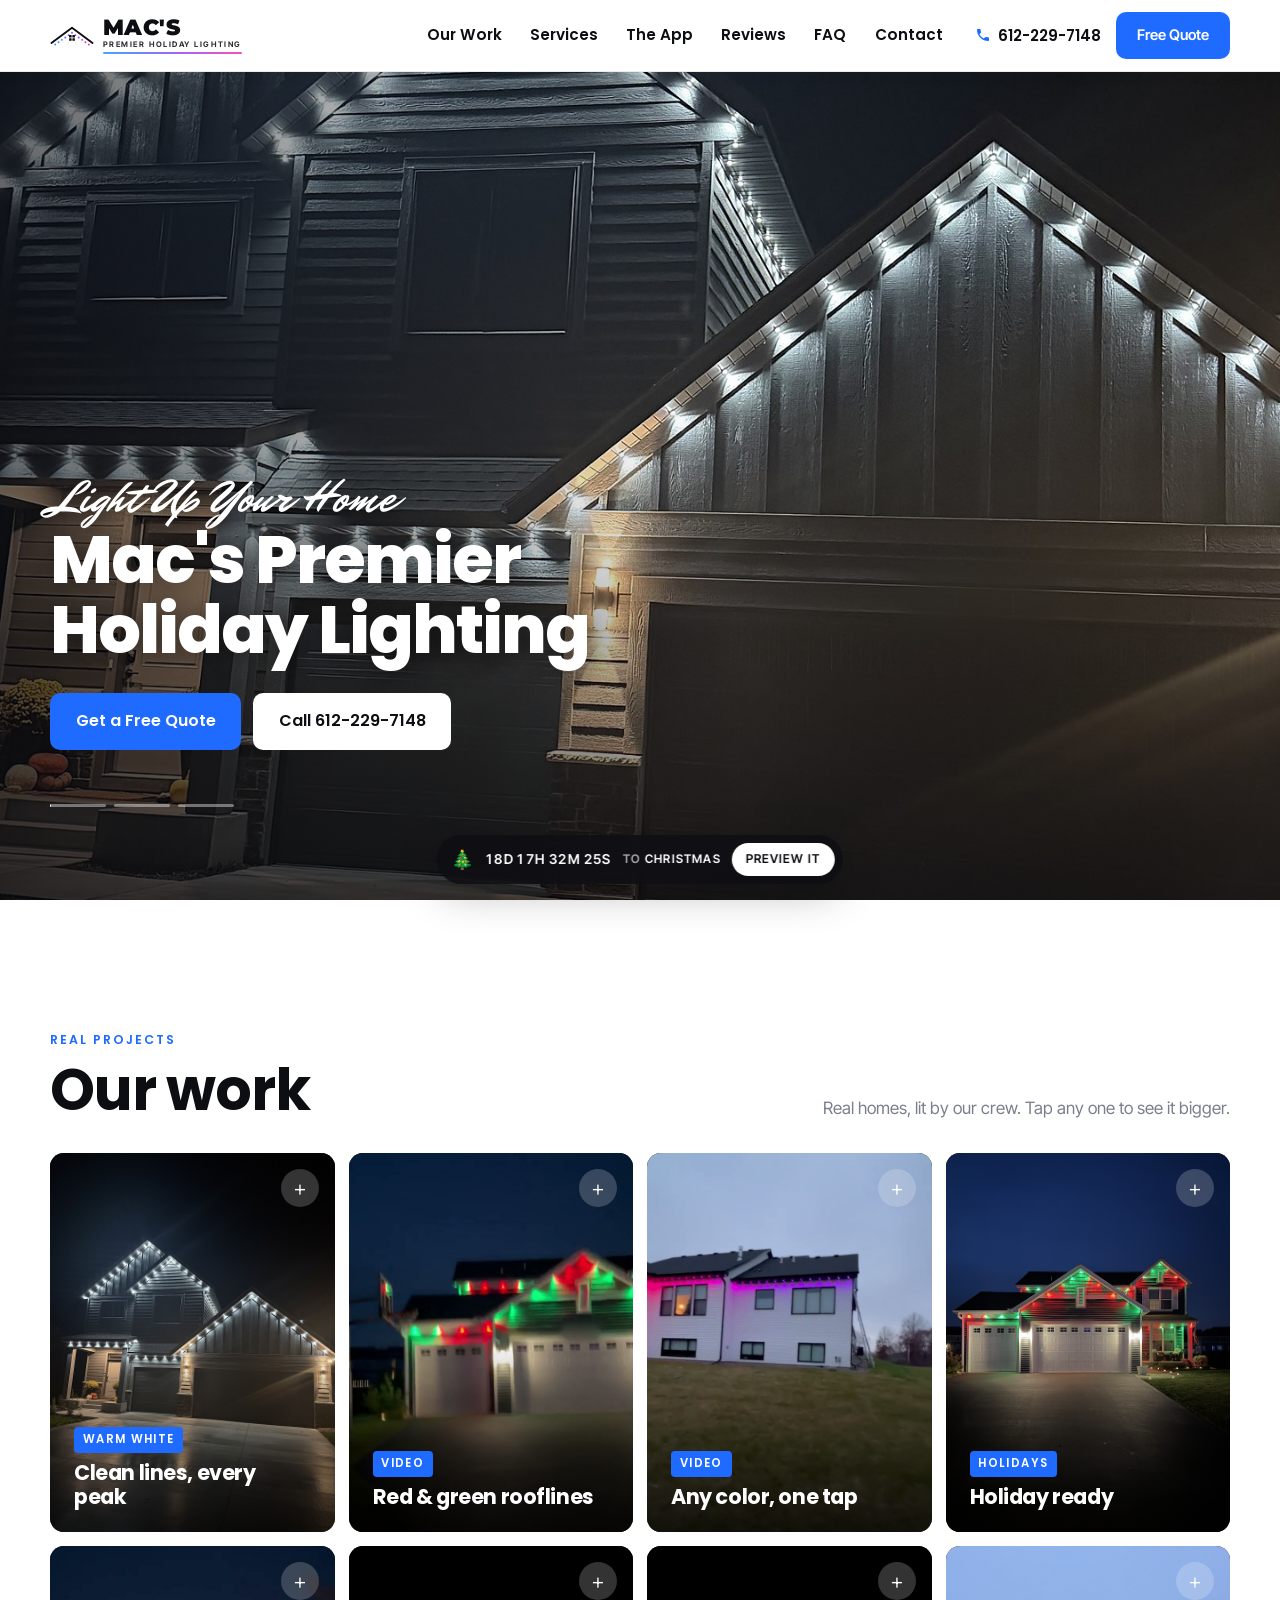
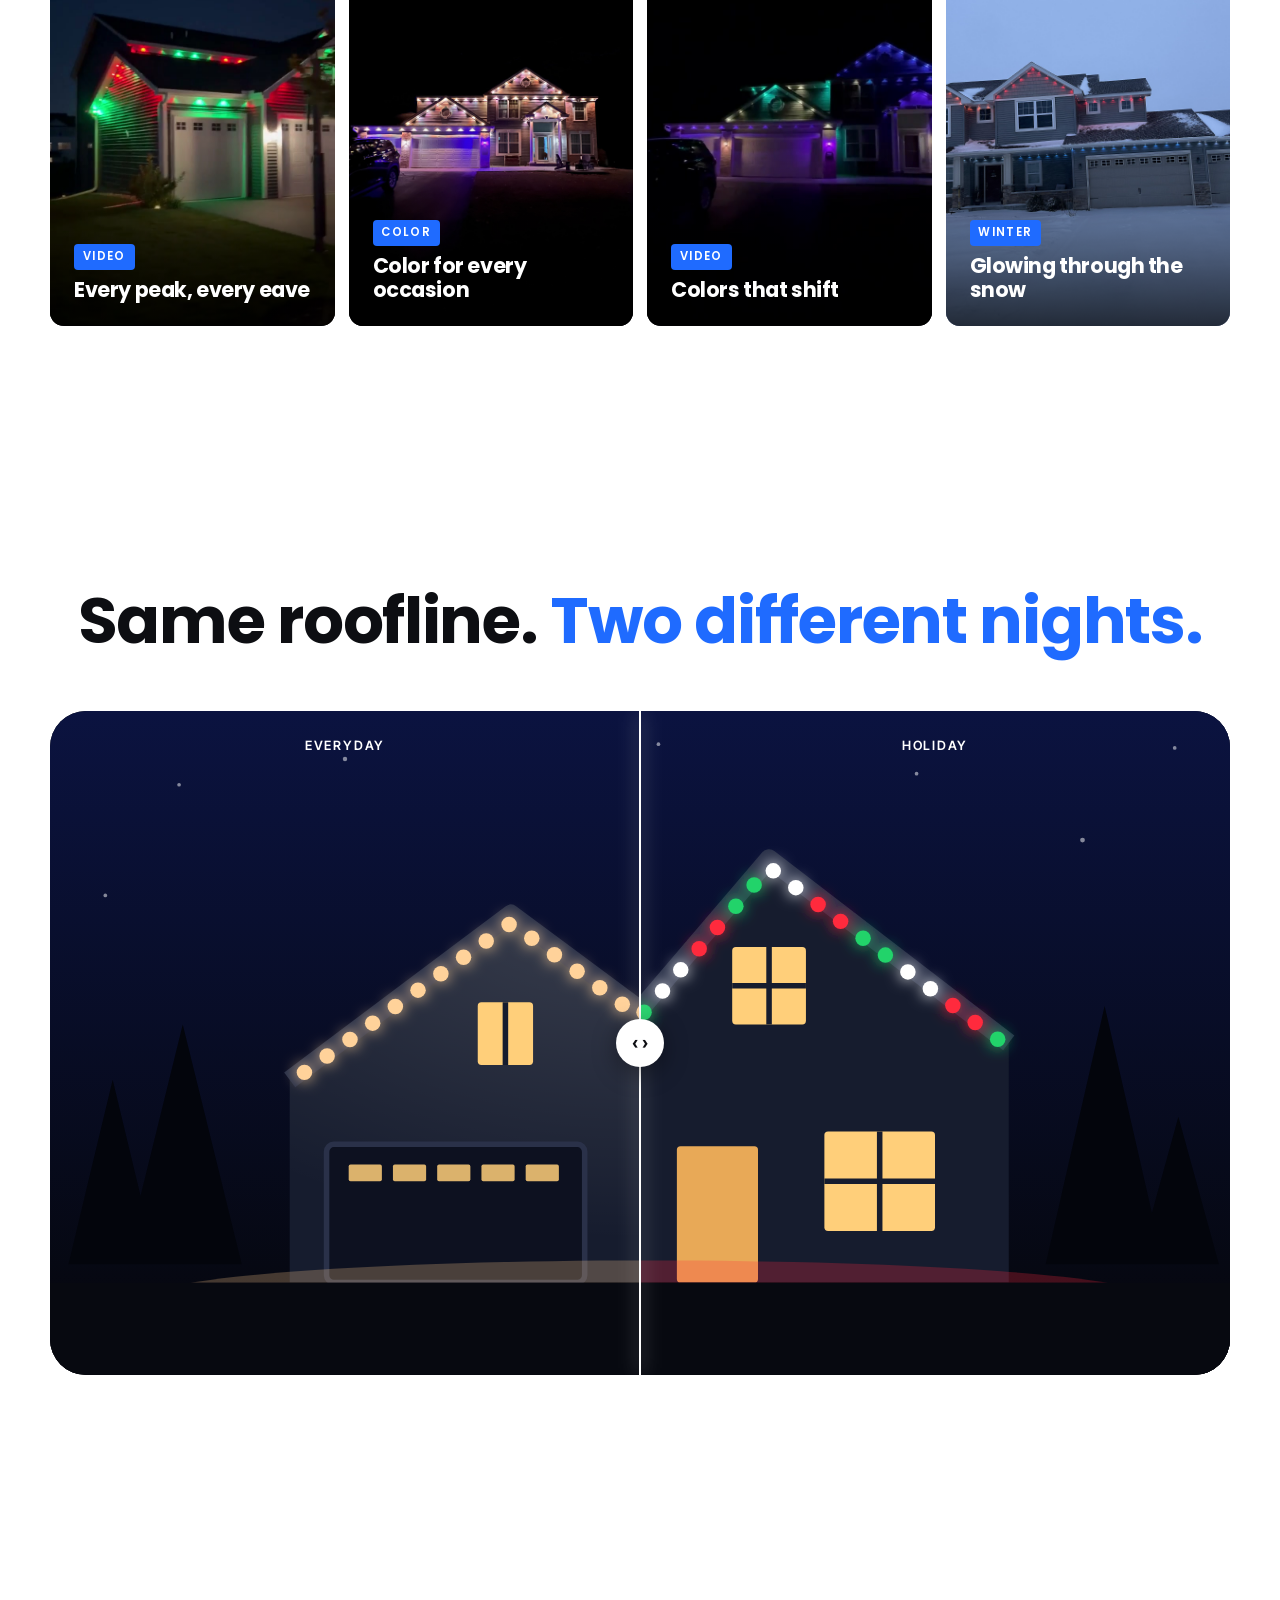
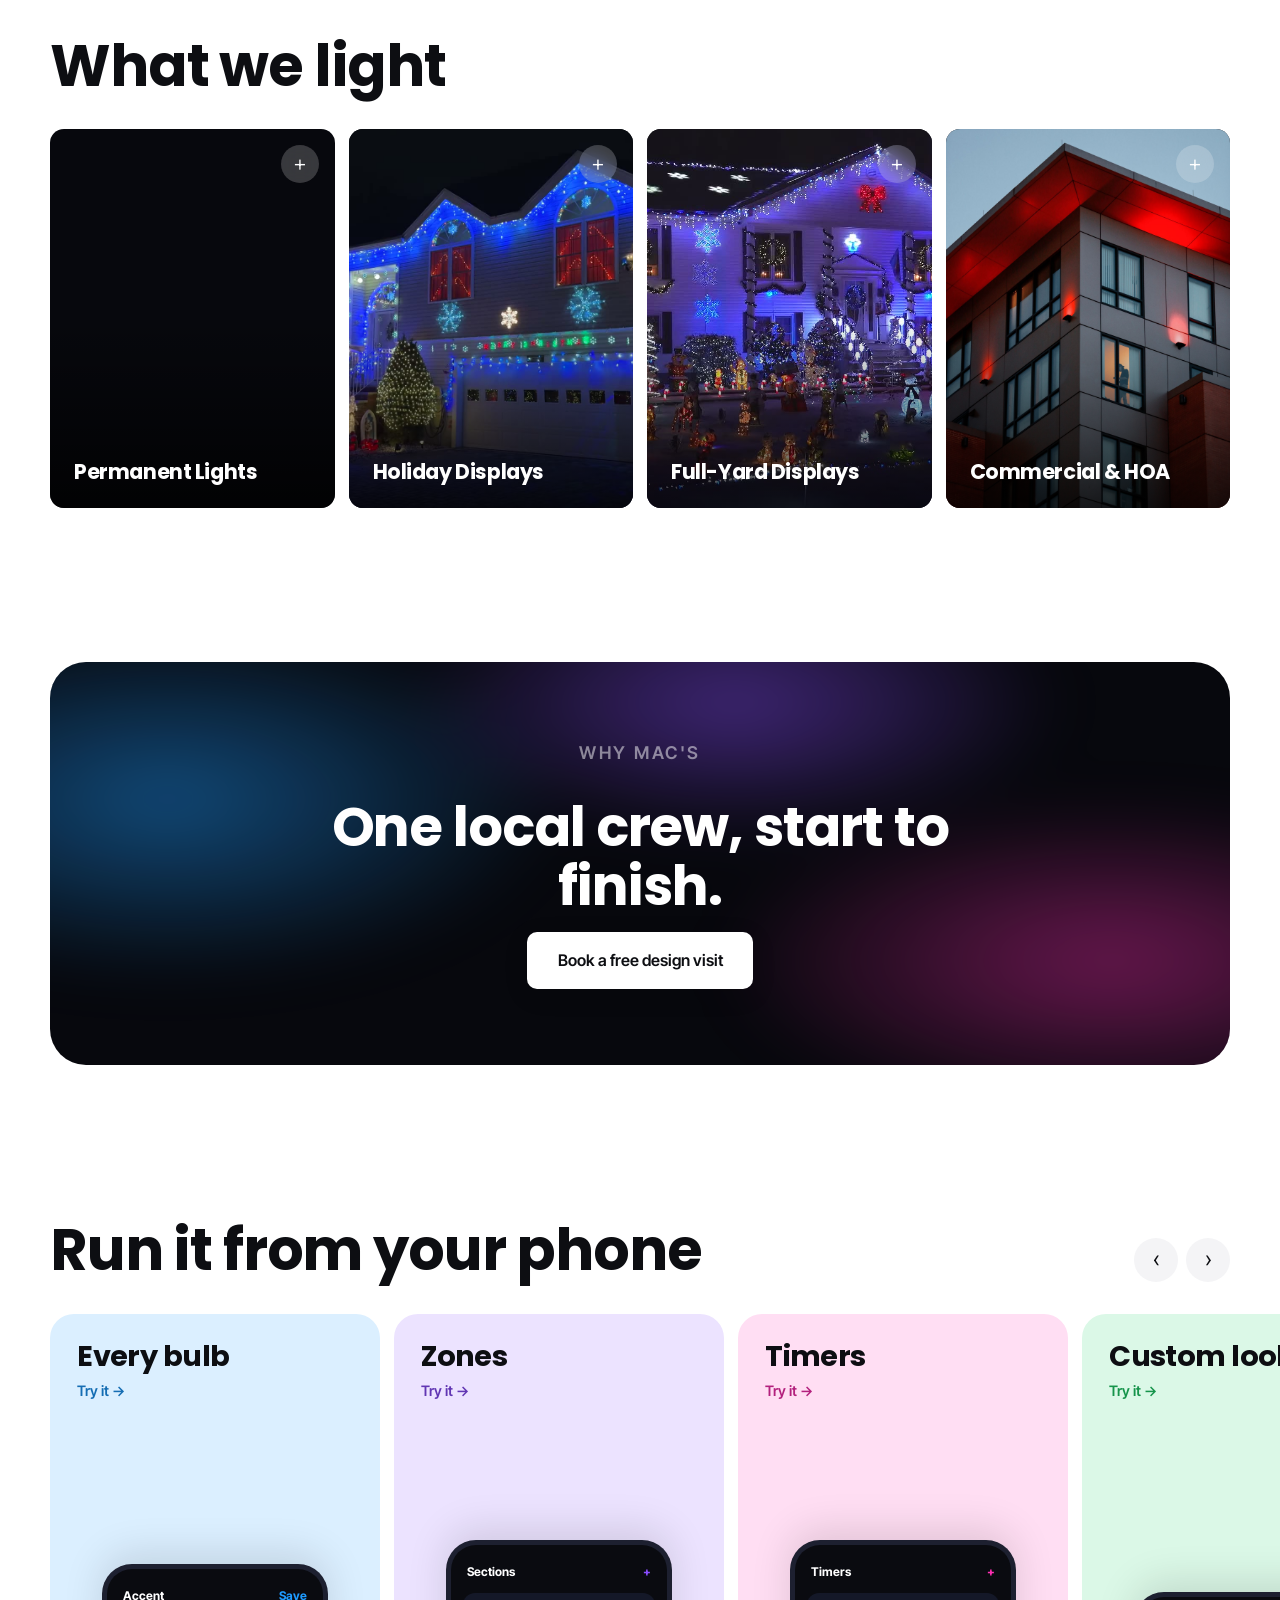
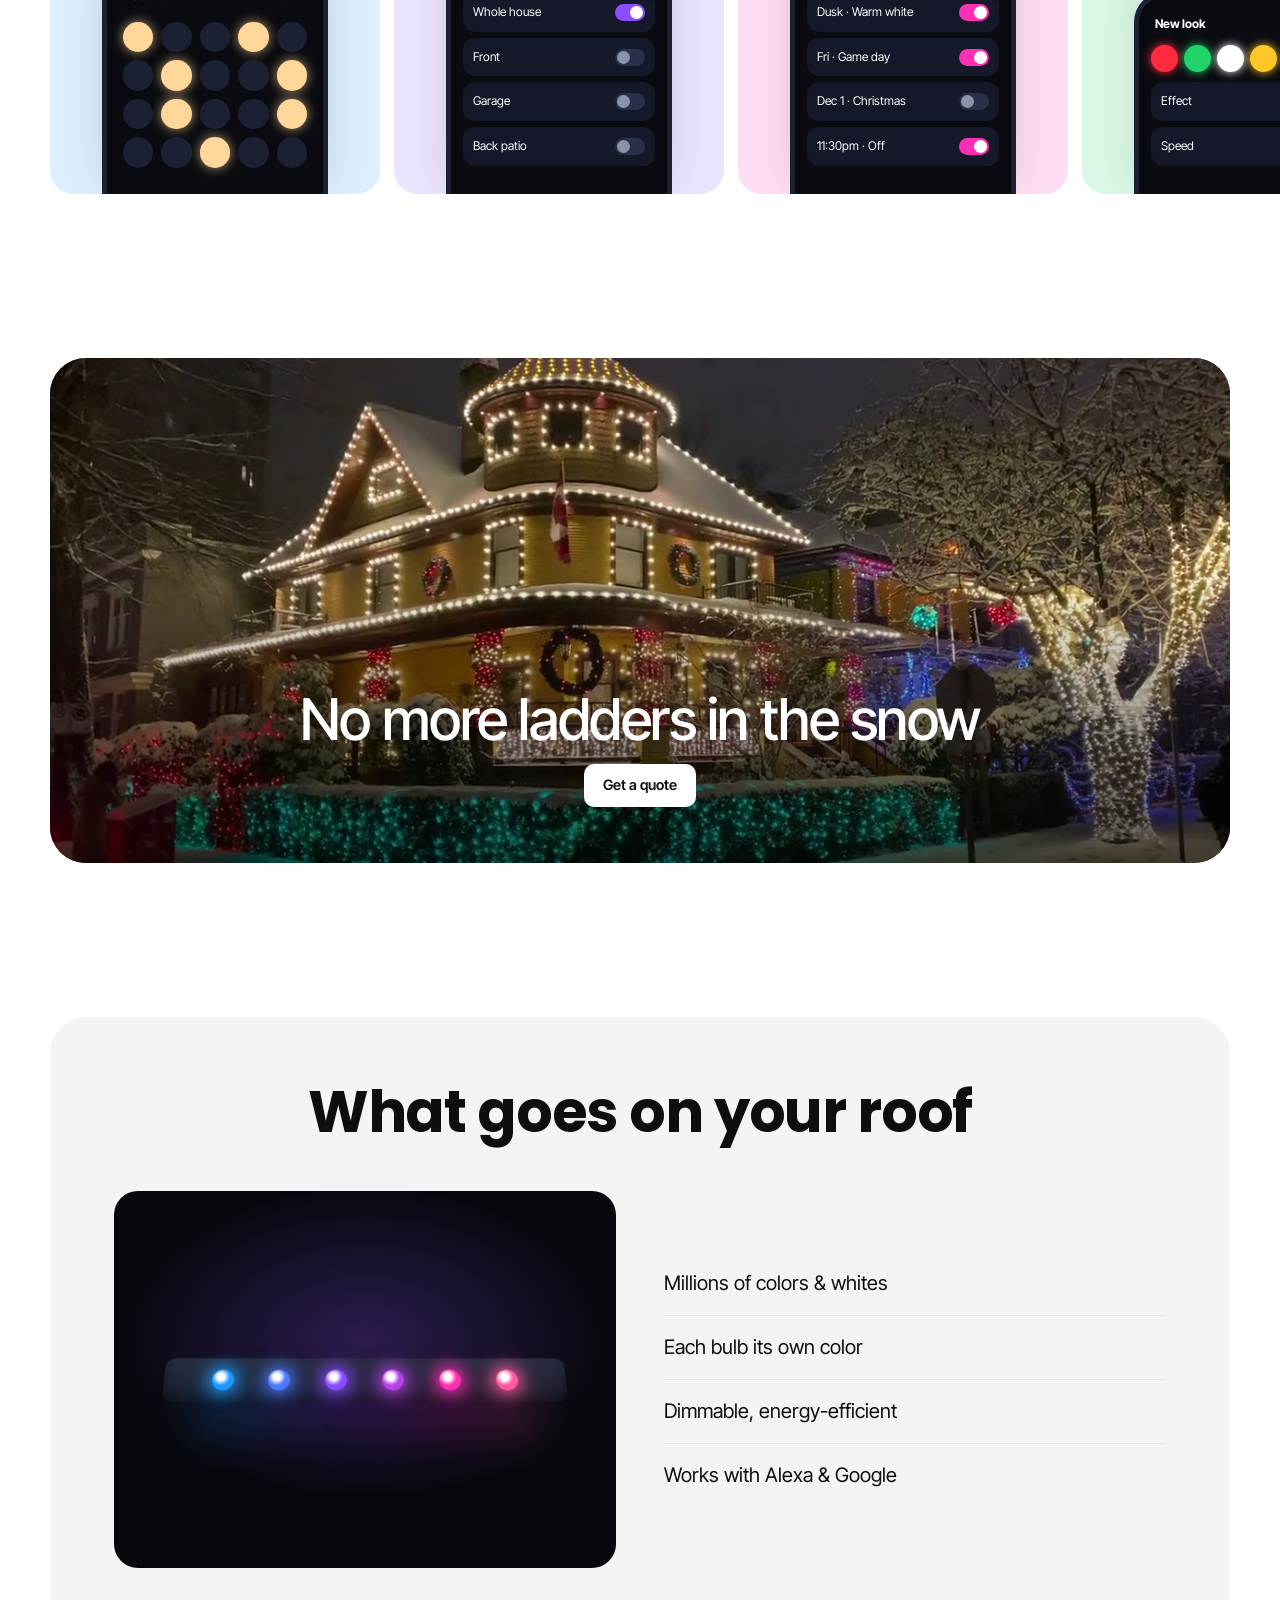
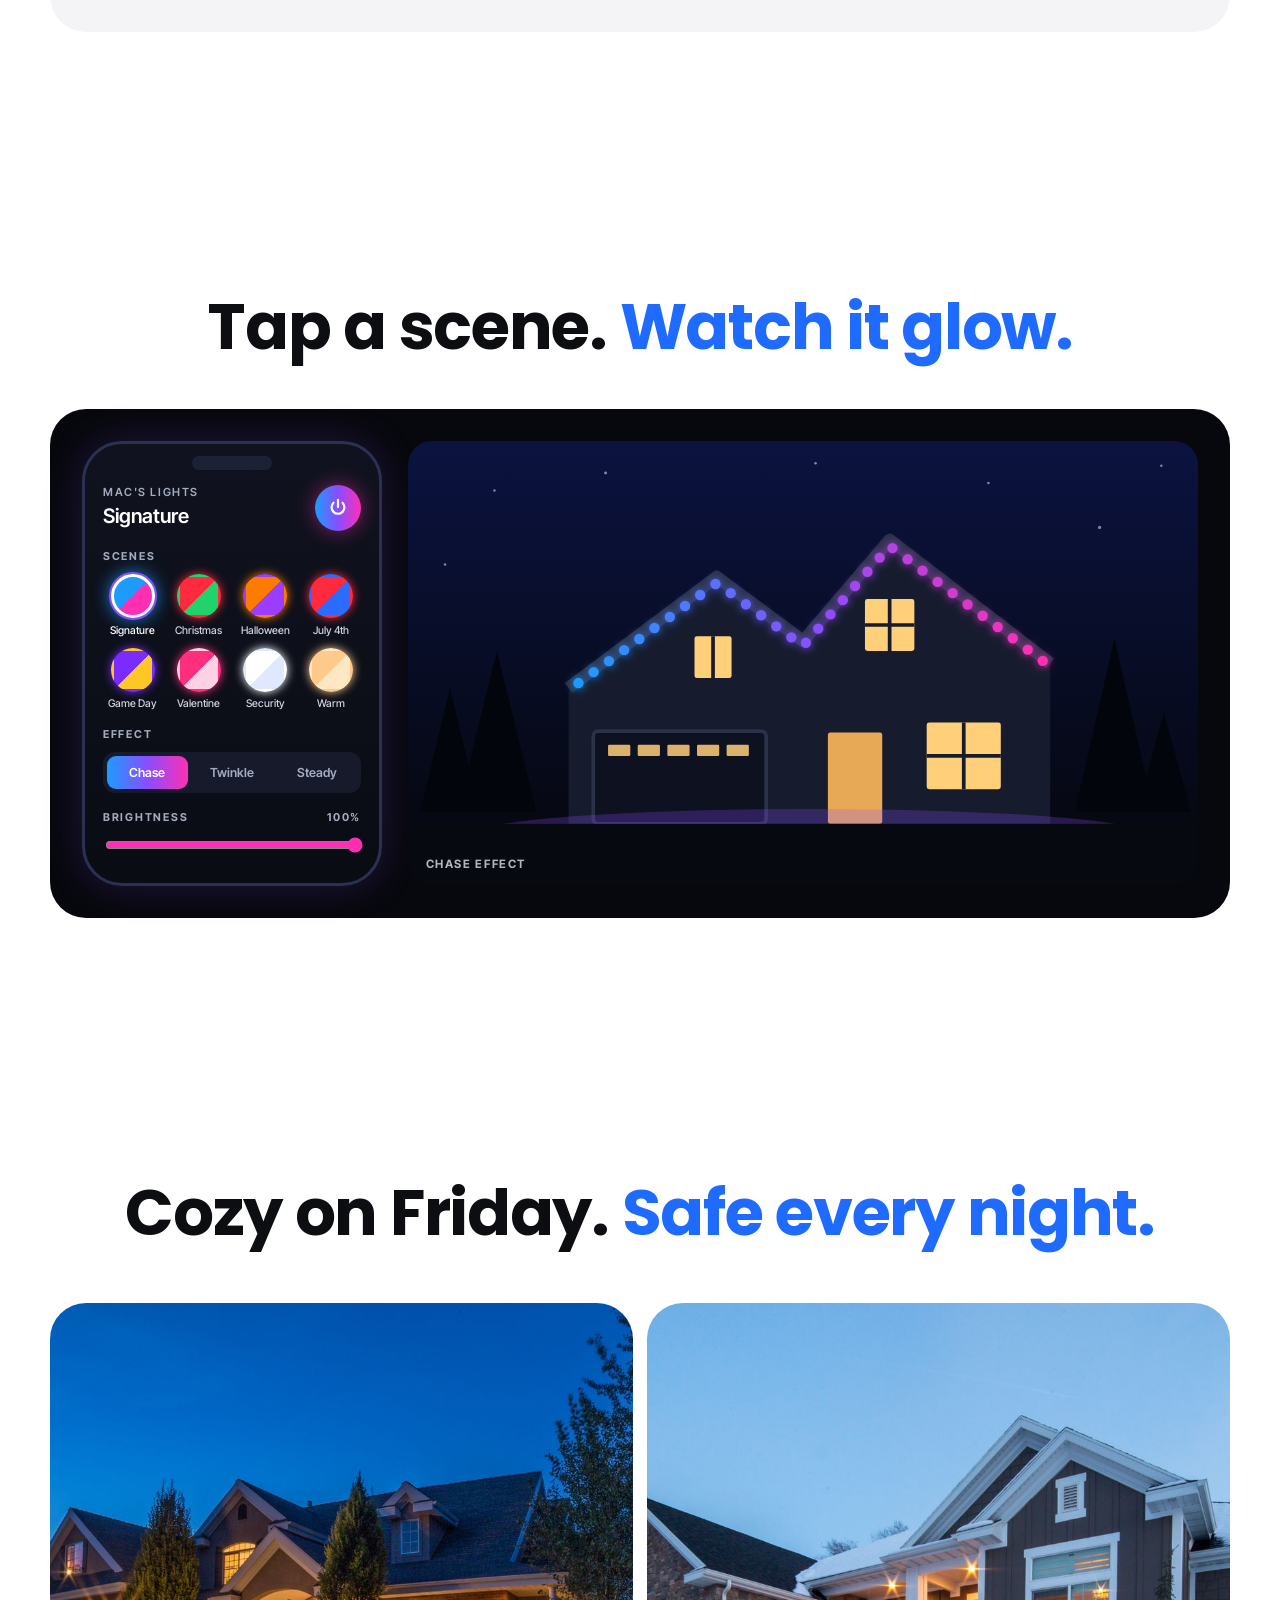
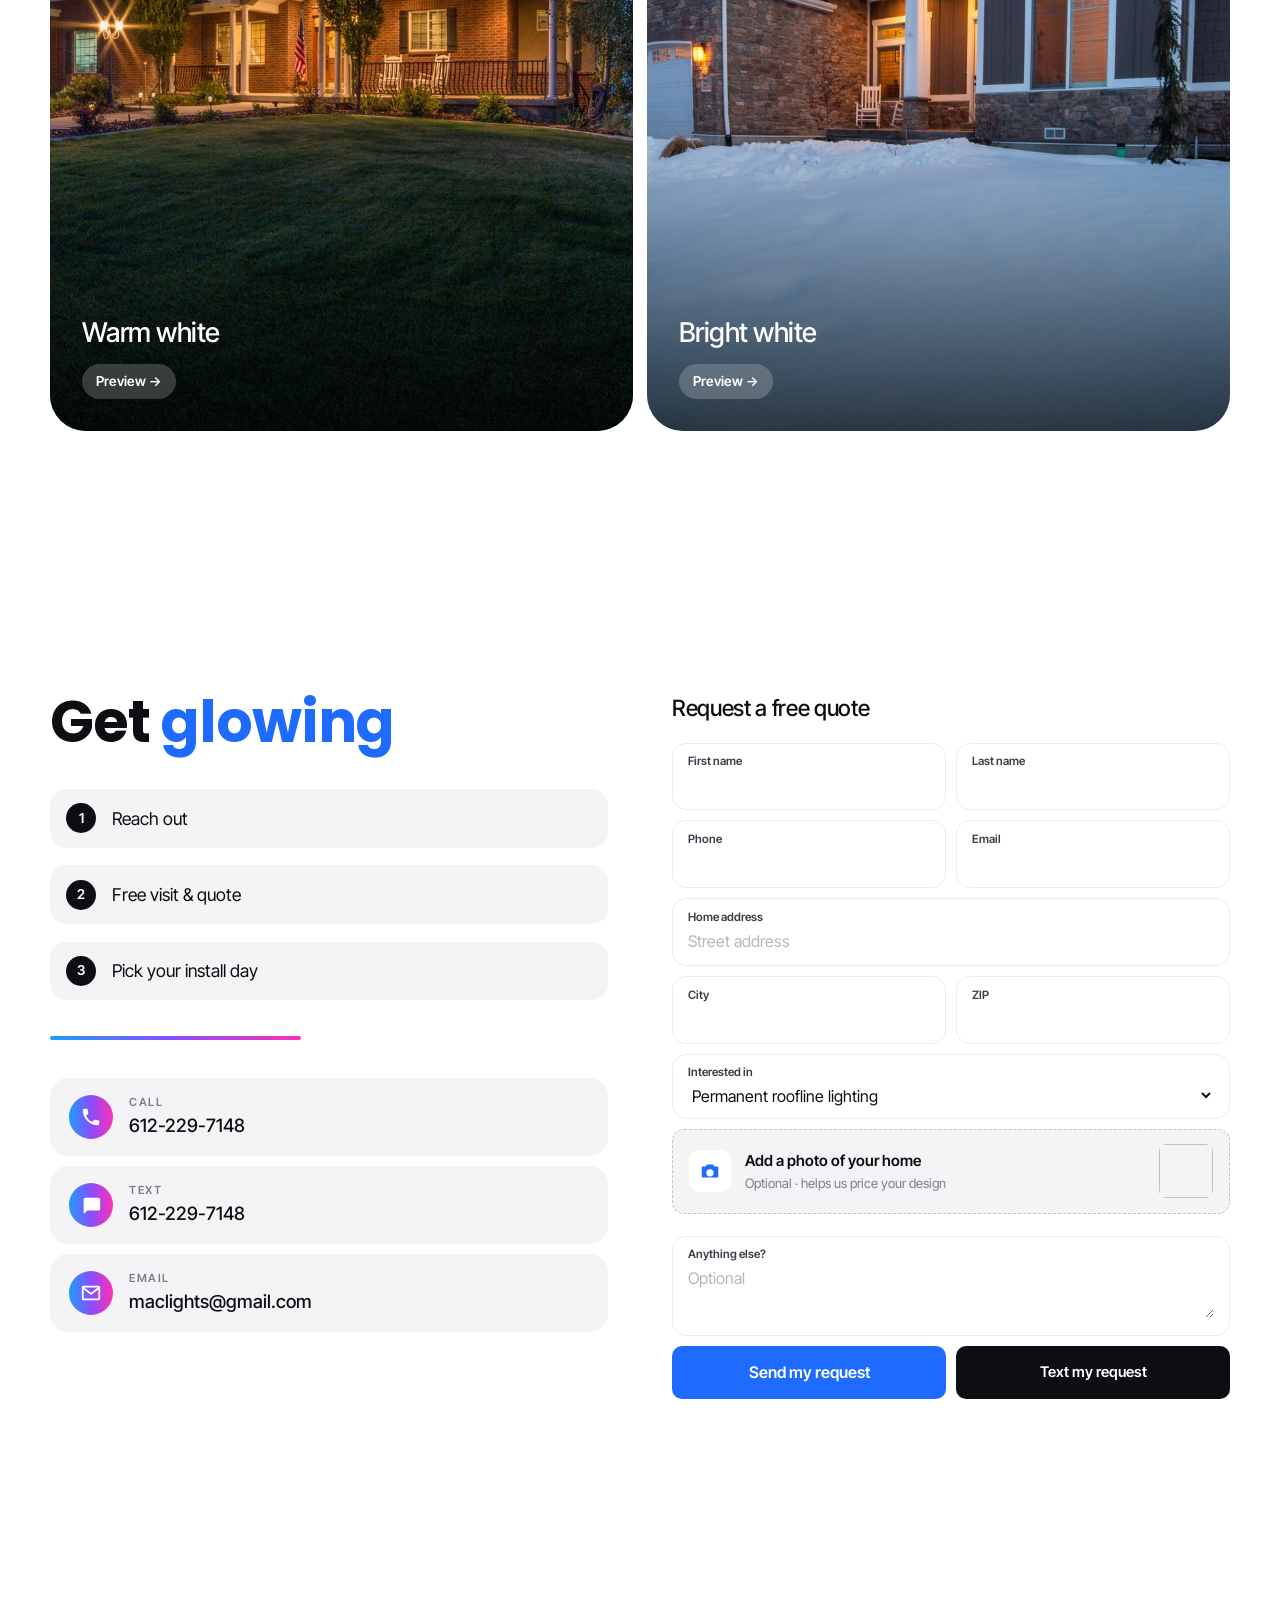
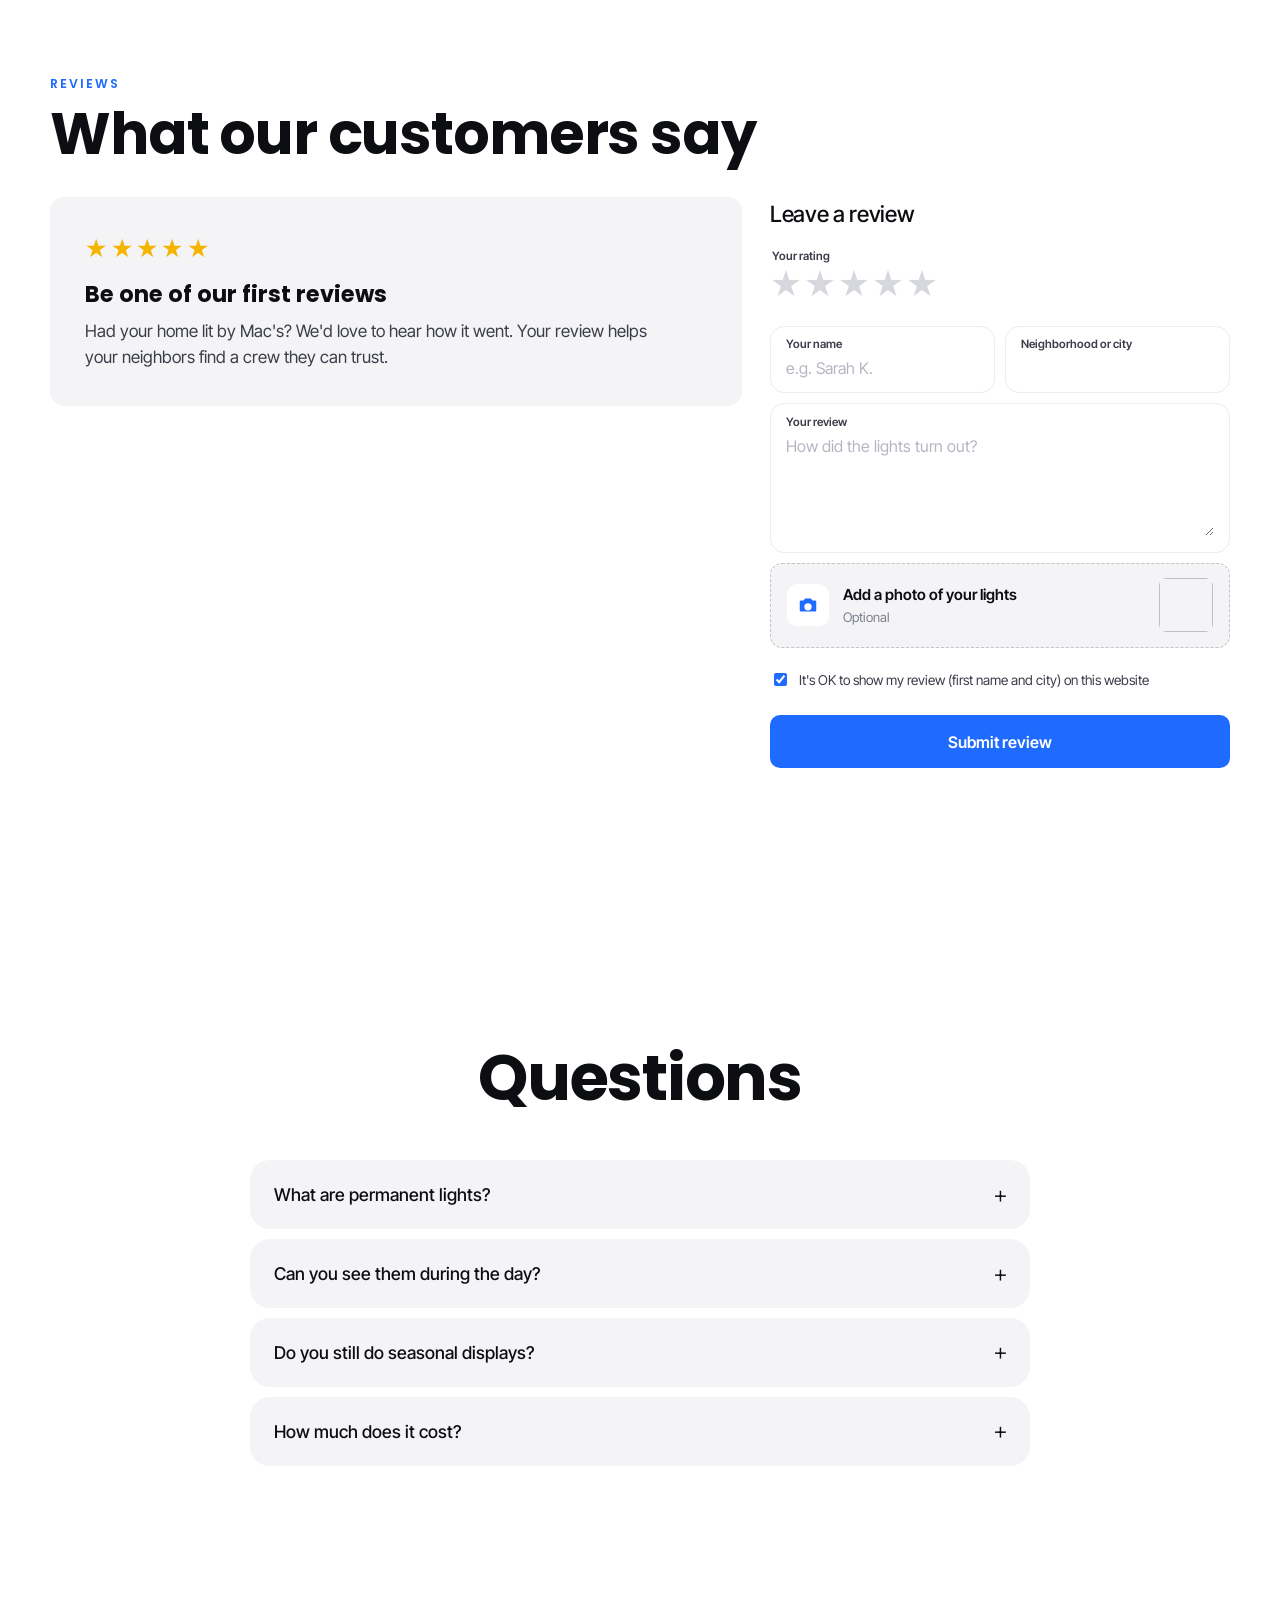
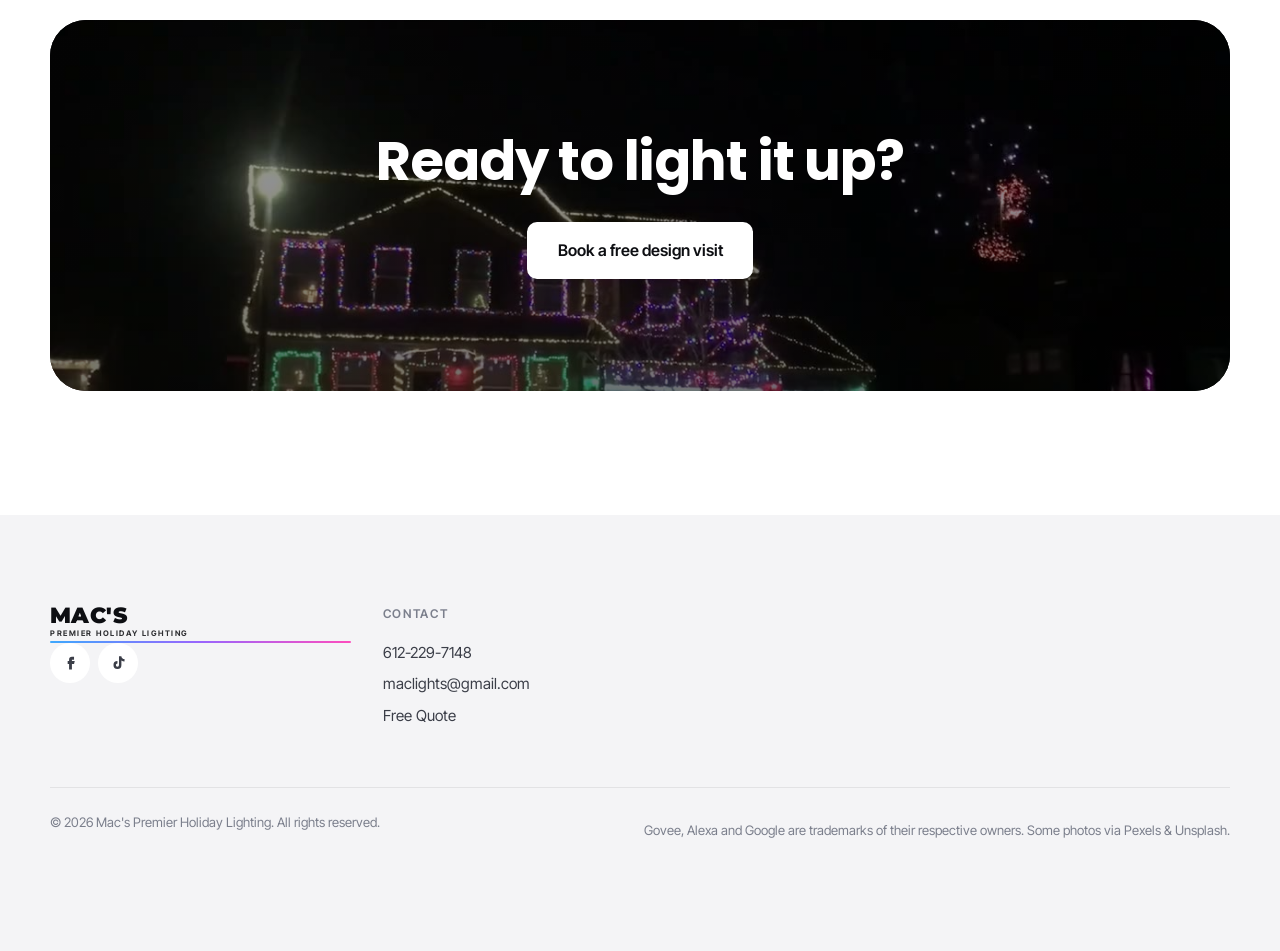
==== commit 9e78c7b8: "Add reviews section with leave-a-review form Approved reviews display from the REVIEWS list in main." ====
--- a/index.html
+++ b/index.html
@@ -33,6 +33,7 @@
     <a href="#work">Our Work</a>
     <a href="#services">Services</a>
     <a href="#app">The App</a>
+    <a href="#reviews">Reviews</a>
     <a href="#faq">FAQ</a>
     <a href="#quote">Contact</a>
   </nav>
@@ -66,7 +67,8 @@
     </div>
     <div class="menu-col">
       <p class="menu-h">Help</p>
-      <a href="#faq">FAQ</a>
+      <a href="#reviews">Reviews</a>
+    <a href="#faq">FAQ</a>
       <a href="#quote" data-pick="Service / repair">Service Request</a>
       <a href="tel:+16122297148">612-229-7148</a>
     </div>
@@ -457,18 +459,45 @@
   </div>
 </section>
 
-<!-- ================= Reviews (shows only when REVIEWS in main.js has entries) ================= -->
-<section class="section" id="reviews" hidden>
-  <div class="wrap">
+<!-- ================= Reviews: real customer reviews + leave a review ================= -->
+<section class="section" id="reviews">
+  <div class="wrap">
+    <p class="eyebrow accent">Reviews</p>
     <div class="row-head reveal">
-      <h2>What neighbors say</h2>
-      <div class="arrows">
-        <button class="arrow" data-scroll="review-list" data-dir="-1" aria-label="Previous">‹</button>
-        <button class="arrow" data-scroll="review-list" data-dir="1" aria-label="Next">›</button>
-      </div>
-    </div>
-  </div>
-  <div class="rail" id="review-list"></div>
+      <h2>What our customers say</h2>
+    </div>
+    <div class="rv-layout">
+      <div class="rv-list" id="review-list">
+        <div class="rv-empty" id="review-empty">
+          <div class="stars" aria-hidden="true">&#9733;&#9733;&#9733;&#9733;&#9733;</div>
+          <p class="rv-empty-h">Be one of our first reviews</p>
+          <p>Had your home lit by Mac's? We'd love to hear how it went. Your review helps your neighbors find a crew they can trust.</p>
+        </div>
+      </div>
+
+      <form class="qform rv-form" id="review-form" novalidate>
+        <p class="qform-h">Leave a review</p>
+        <fieldset class="rv-stars">
+          <legend>Your rating</legend>
+          <div class="rv-stars-row"><input type="radio" name="rating" id="rv-s5" value="5" required><label for="rv-s5" title="5 stars">&#9733;</label><input type="radio" name="rating" id="rv-s4" value="4"><label for="rv-s4" title="4 stars">&#9733;</label><input type="radio" name="rating" id="rv-s3" value="3"><label for="rv-s3" title="3 stars">&#9733;</label><input type="radio" name="rating" id="rv-s2" value="2"><label for="rv-s2" title="2 stars">&#9733;</label><input type="radio" name="rating" id="rv-s1" value="1"><label for="rv-s1" title="1 star">&#9733;</label></div>
+        </fieldset>
+        <div class="row">
+          <label class="fld"><span>Your name</span><input name="name" type="text" autocomplete="name" placeholder="e.g. Sarah K." required></label>
+          <label class="fld"><span>Neighborhood or city</span><input name="place" type="text" autocomplete="address-level2"></label>
+        </div>
+        <label class="fld"><span>Your review</span><textarea name="review" rows="4" placeholder="How did the lights turn out?" required></textarea></label>
+        <label class="file-fld">
+          <input name="attachment" type="file" accept="image/*" id="rv-photo">
+          <span class="file-icon" aria-hidden="true"><svg viewBox="0 0 24 24"><path d="M4 7h3l2-2h6l2 2h3a1 1 0 0 1 1 1v10a1 1 0 0 1-1 1H4a1 1 0 0 1-1-1V8a1 1 0 0 1 1-1zm8 3a4 4 0 1 0 0 8 4 4 0 0 0 0-8z"/></svg></span>
+          <span class="file-text"><b id="rv-photo-name">Add a photo of your lights</b><small id="rv-photo-hint">Optional</small></span>
+          <img class="file-thumb" id="rv-photo-thumb" alt="" hidden>
+        </label>
+        <label class="rv-ok"><input type="checkbox" name="ok_to_publish" value="Yes" checked> It's OK to show my review (first name and city) on this website</label>
+        <button type="submit" class="pill-btn grad-btn block">Submit review</button>
+        <p class="form-note" id="review-note" role="status"></p>
+      </form>
+    </div>
+  </div>
 </section>
 
 <!-- ================= FAQ ================= -->
--- a/styles.css
+++ b/styles.css
@@ -1,521 +1,541 @@
-/* ==========================================================
-   Mac's Premier Holiday Lighting — v3 (light)
-   White page · soft gray cards · thin headings
-   Brand gradient (blue → violet → pink) for buttons & accents
-   Night scenes (hero, designer, compare) stay dark
-   ========================================================== */
-:root {
-  --bg: #ffffff;
-  --soft: #f4f4f6;
-  --soft-2: #ececf0;
-  --ink: #0d0e12;
-  --ink-2: #3b3e48;
-  --muted: #7b7f8c;
-  --line: rgba(13, 14, 18, .08);
-  --night: #07080d;
-  --night-2: #10131f;
-  --blue: #1e9bff;
-  --violet: #8a4dff;
-  --pink: #ff2fb3;
-  --grad: linear-gradient(90deg, var(--blue), var(--violet) 50%, var(--pink));
-  --r-lg: 36px;
-  --r-md: 24px;
-  --font: "Inter Tight", "Inter", system-ui, -apple-system, "Segoe UI", sans-serif;
-  --script: "Mr Dafoe", "Brush Script MT", cursive;
-}
-
-*, *::before, *::after { box-sizing: border-box; }
-html { scroll-behavior: smooth; scroll-padding-top: 90px; }
-body { margin: 0; font-family: var(--font); background: var(--bg); color: var(--ink); line-height: 1.55; -webkit-font-smoothing: antialiased; overflow-x: hidden; font-size: 17px; }
-img, video { max-width: 100%; display: block; }
-a { color: inherit; }
-h1, h2, h3 { margin: 0; line-height: 1.08; letter-spacing: -.025em; font-weight: 500; }
-svg { fill: currentColor; }
-button { font-family: inherit; }
-
-.wrap { width: min(1180px, 100% - 32px); margin-inline: auto; }
-.wrap.narrow { width: min(780px, 100% - 32px); }
-.section { padding: 130px 0; }
-.section.tight { padding: 24px 0; }
-.grad { background: var(--grad); -webkit-background-clip: text; background-clip: text; color: transparent; }
-.muted { color: var(--muted); margin: .5rem 0 0; }
-.eyebrow { font-size: .78rem; font-weight: 600; letter-spacing: .14em; text-transform: uppercase; color: var(--muted); margin: 0 0 1rem; }
-.eyebrow.center { text-align: center; }
-.h-center { text-align: center; font-size: clamp(2.2rem, 5.2vw, 4rem); }
-.h-left { font-size: clamp(2.2rem, 5vw, 3.6rem); }
-.h-sub { text-align: center; color: var(--muted); font-size: clamp(1.15rem, 2vw, 1.5rem); margin: 1rem 0 0; font-weight: 400; letter-spacing: -.01em; }
-.dim { color: #b4b7c2; }
-
-/* ---------- Buttons ---------- */
-.pill-btn {
-  display: inline-flex; align-items: center; justify-content: center; gap: .5rem;
-  padding: .7rem 1.25rem; border-radius: 999px; border: 0; cursor: pointer;
-  font-weight: 600; font-size: .92rem; text-decoration: none;
-  background: var(--soft); color: var(--ink);
-  transition: transform .2s, background .2s, box-shadow .2s;
-}
-.pill-btn:hover { transform: translateY(-1px); background: var(--soft-2); }
-.pill-btn.white { background: #fff; color: var(--ink); padding: 1rem 1.9rem; font-size: 1rem; box-shadow: 0 6px 24px rgba(0,0,0,.12); }
-.pill-btn.sm { padding: .65rem 1.2rem; font-size: .9rem; }
-.pill-btn.big { padding: 1.1rem 2.2rem; font-size: 1.1rem; }
-.grad-btn { background: var(--grad); color: #fff; padding: 1.05rem 1.6rem; font-size: 1rem; box-shadow: 0 10px 30px rgba(138,77,255,.28); }
-.grad-btn:hover { background: var(--grad); box-shadow: 0 14px 40px rgba(255,47,179,.35); }
-.block { width: 100%; }
-a:focus-visible, button:focus-visible, summary:focus-visible, input:focus-visible { outline: 2px solid var(--violet); outline-offset: 3px; }
-
-/* ---------- Header (glass, adapts over dark hero → light page) ---------- */
-.hdr {
-  position: fixed; top: 12px; left: 12px; right: 12px; z-index: 60;
-  display: flex; align-items: center; justify-content: space-between;
-  padding: 8px 10px 8px 18px; border-radius: 999px;
-  background: rgba(255,255,255,.14); border: 1px solid rgba(255,255,255,.18);
-  backdrop-filter: blur(18px) saturate(1.5); -webkit-backdrop-filter: blur(18px) saturate(1.5);
-  color: #fff; transition: background .35s, color .35s, border-color .35s, box-shadow .35s;
-}
-.hdr.scrolled { background: rgba(255,255,255,.82); color: var(--ink); border-color: var(--line); box-shadow: 0 6px 30px rgba(0,0,0,.06); }
-.brand { display: flex; align-items: center; gap: .55rem; text-decoration: none; }
-.brand-roof { width: 44px; height: 20px; overflow: visible; }
-.brand-roof path { stroke: currentColor; }
-.brand-roof g[fill] { fill: currentColor; }
-.brand-text { display: flex; flex-direction: column; line-height: 1; }
-.brand-name { font-family: "Montserrat", sans-serif; font-weight: 900; font-size: 1.25rem; letter-spacing: .02em; }
-.brand-tag { font-size: .48rem; font-weight: 700; letter-spacing: .2em; text-transform: uppercase; margin-top: 3px; opacity: .85; }
-.brand-tag::after { content: ""; display: block; height: 2px; margin-top: 3px; background: var(--grad); border-radius: 2px; }
-.hdr-actions { display: flex; align-items: center; gap: 6px; }
-.icon-btn { width: 40px; height: 40px; border-radius: 50%; display: grid; place-items: center; background: rgba(255,255,255,.18); transition: background .2s; }
-.hdr.scrolled .icon-btn { background: var(--soft); }
-.icon-btn svg { width: 17px; height: 17px; }
-.hdr .pill-btn { background: #fff; color: var(--ink); }
-.hdr.scrolled .pill-btn { background: var(--ink); color: #fff; }
-.burger { width: 40px; height: 40px; border: 0; background: none; cursor: pointer; display: grid; place-content: center; gap: 6px; color: inherit; }
-.burger span { display: block; width: 22px; height: 2px; background: currentColor; border-radius: 2px; transition: transform .3s; }
-.burger[aria-expanded="true"] span:first-child { transform: translateY(4px) rotate(45deg); }
-.burger[aria-expanded="true"] span:last-child { transform: translateY(-4px) rotate(-45deg); }
-body.menu-open .hdr { background: rgba(255,255,255,.9); color: var(--ink); border-color: var(--line); }
-
-/* ---------- Menu overlay ---------- */
-.menu { position: fixed; inset: 0; z-index: 55; padding: 120px 24px 40px; background: rgba(255,255,255,.97); backdrop-filter: blur(10px); display: flex; flex-direction: column; justify-content: space-between; overflow-y: auto; animation: menuIn .3s ease; }
-.menu[hidden] { display: none; }
-@keyframes menuIn { from { opacity: 0; } }
-.menu-inner { width: min(1100px, 100%); margin: 0 auto; display: grid; grid-template-columns: repeat(3, 1fr); gap: 2rem; }
-.menu-h { font-size: .75rem; font-weight: 600; letter-spacing: .16em; text-transform: uppercase; color: var(--muted); margin: 0 0 1rem; }
-.menu-col a { display: block; font-size: clamp(1.4rem, 2.8vw, 2.2rem); font-weight: 500; letter-spacing: -.02em; text-decoration: none; padding: .3rem 0; transition: color .2s; }
-.menu-col a:hover { color: var(--violet); }
-.menu-cta { align-self: center; margin-top: 2rem; background: var(--grad) !important; color: #fff !important; }
-
-/* ---------- Hero: our photos full screen (phones also play our videos) ---------- */
-.hero { position: relative; min-height: 100vh; min-height: 100svh; display: grid; align-items: end; overflow: hidden; color: #fff; background: var(--night); padding: 120px 0 150px; }
-.hero-slides { position: absolute; inset: 0; z-index: 0; }
-.hs { position: absolute; inset: 0; margin: 0; opacity: 0; transition: opacity 1.4s ease; }
-.hs.is-active { opacity: 1; }
-.hs picture, .hs img, .hs video { display: block; width: 100%; height: 100%; object-fit: cover; }
-.hs img { object-position: 50% 50%; transform: scale(1.08); transition: transform 9s ease-out; }
-.hs.is-active img { transform: scale(1); }
-.hero-slides::after { content: ""; position: absolute; inset: 0; pointer-events: none; background:
-  linear-gradient(90deg, rgba(7,8,13,.82) 0%, rgba(7,8,13,.5) 34%, rgba(7,8,13,0) 62%),
-  linear-gradient(180deg, rgba(7,8,13,.55) 0%, rgba(7,8,13,0) 22%, rgba(7,8,13,0) 55%, rgba(7,8,13,.88) 100%); }
-.phone-only { display: none; }
-.hero-grid { position: relative; z-index: 1; width: min(1180px, 100% - 32px); margin: 0 auto; }
-.hero-content { max-width: 620px; }
-.hero-eyebrow { display: inline-flex; align-items: center; gap: .55rem; margin: 0 0 1.3rem; padding: .45rem .9rem; border-radius: 999px; background: rgba(255,255,255,.1); border: 1px solid rgba(255,255,255,.18); backdrop-filter: blur(8px); font-size: .78rem; font-weight: 600; letter-spacing: .12em; text-transform: uppercase; }
-.live-dot { width: 8px; height: 8px; border-radius: 50%; background: var(--pink); animation: livePulse 2s infinite; }
-@keyframes livePulse { 0% { box-shadow: 0 0 0 0 rgba(255,47,179,.7); } 70%, 100% { box-shadow: 0 0 0 9px rgba(255,47,179,0); } }
-.hero-script { font-family: var(--script); font-size: clamp(2.2rem, 4.4vw, 3.4rem); line-height: 1; margin: 0 0 .2rem; background: var(--grad); -webkit-background-clip: text; background-clip: text; color: transparent; padding-right: .2em; }
-.hero h1 { font-size: clamp(2.5rem, 5.4vw, 4.6rem); font-weight: 600; line-height: 1.02; letter-spacing: -.03em; margin: 0; text-shadow: 0 2px 30px rgba(0,0,0,.35); }
-.hero-sub { font-size: clamp(1.05rem, 1.6vw, 1.25rem); margin: 1.1rem 0 2rem; color: rgba(255,255,255,.86); max-width: 30em; }
-.hero-ctas { display: flex; flex-wrap: wrap; gap: 12px; }
-.hero-ctas .pill-btn { padding: 1.05rem 1.7rem; font-size: 1rem; }
-.ghost-btn { background: rgba(255,255,255,.1); color: #fff; border: 1px solid rgba(255,255,255,.3); backdrop-filter: blur(8px); }
-.ghost-btn:hover { background: rgba(255,255,255,.2); }
-.hero-trust { list-style: none; display: flex; flex-wrap: wrap; gap: .4rem 1.4rem; margin: 1.8rem 0 0; padding: 0; font-size: .9rem; color: rgba(255,255,255,.8); }
-.hero-trust li::before { content: "\2713"; margin-right: .45rem; color: var(--blue); font-weight: 700; }
-.hero-dots { position: absolute; z-index: 2; left: 50%; bottom: 86px; transform: translateX(-50%); display: flex; gap: 8px; width: min(1180px, 100% - 32px); }
-.hdot { flex: 0 0 56px; height: 18px; padding: 8px 0; border: 0; background: none; cursor: pointer; }
-.hdot-bar { position: relative; display: block; height: 3px; border-radius: 3px; background: rgba(255,255,255,.3); overflow: hidden; }
-.hdot-bar i { position: absolute; inset: 0 auto 0 0; width: 0; background: #fff; }
-@media (max-width: 860px) {
-  .phone-only { display: block; }
-  .hero { padding: 0 0 128px; }
-  .hero-slides::after { background: linear-gradient(180deg, rgba(7,8,13,.5) 0%, rgba(7,8,13,0) 20%, rgba(7,8,13,.1) 45%, rgba(7,8,13,.92) 84%); }
-  .hero-eyebrow { margin-bottom: 1rem; }
-  .hero-sub { margin: .8rem 0 1.4rem; }
-  .hero-ctas .pill-btn { flex: 1 1 auto; }
-  .hero-trust { margin-top: 1.2rem; font-size: .82rem; gap: .3rem 1rem; }
-  .hero-dots { top: 92px; bottom: auto; gap: 5px; }
-  .hdot { flex: 1; }
-}
-@media (prefers-reduced-motion: reduce) { .hs img { transition: none; transform: none; } .live-dot { animation: none; } }
-
-/* ---------- Our work grid ---------- */
-.work-note { margin: 0; color: var(--muted); }
-@media (max-width: 760px) { #work .row-head { flex-direction: column; align-items: flex-start; gap: .4rem; } }
-.work-grid { width: min(1180px, 100% - 32px); margin: 0 auto; display: grid; grid-template-columns: repeat(4, 1fr); gap: 14px; }
-.work-grid .tile { flex: none; width: auto; }
-.work-grid .tile-h { font-size: 1.3rem; }
-@media (max-width: 1000px) { .work-grid { grid-template-columns: repeat(3, 1fr); } }
-@media (max-width: 760px) { .work-grid { grid-template-columns: repeat(2, 1fr); gap: 10px; } .work-grid .tile { padding: 14px; } .work-grid .tile-h { font-size: 1.05rem; } .work-grid .tile-more { width: 30px; height: 30px; top: 10px; right: 10px; font-size: 1.1rem; } }
-
-/* ---------- Compare ---------- */
-.compare { position: relative; margin-top: 3.5rem; border-radius: var(--r-lg); overflow: hidden; aspect-ratio: 16 / 9; background: var(--night); user-select: none; color: #fff; }
-.compare-layer { position: absolute; inset: 0; }
-.compare-layer svg { width: 100%; height: 100%; display: block; }
-.compare-layer.top { clip-path: inset(0 0 0 var(--pos)); }
-.compare-label { position: absolute; top: 0; width: 50%; padding: 1.6rem 2rem; text-align: center; pointer-events: none; z-index: 2; }
-.compare-label.left { left: 0; }
-.compare-label.right { right: 0; }
-.compare-label strong { display: block; font-size: .8rem; font-weight: 600; letter-spacing: .14em; text-transform: uppercase; margin-bottom: .3rem; }
-.compare-label span { font-size: .92rem; opacity: .85; display: block; max-width: 320px; margin: 0 auto; }
-.compare-handle { position: absolute; top: 0; bottom: 0; left: var(--pos); width: 2px; margin-left: -1px; background: #fff; box-shadow: 0 0 20px rgba(255,255,255,.7); z-index: 3; pointer-events: none; }
-.compare-handle span { position: absolute; top: 50%; left: 50%; transform: translate(-50%, -50%); width: 48px; height: 48px; border-radius: 50%; background: #fff; color: var(--ink); display: grid; place-items: center; font-weight: 700; font-size: 1.1rem; box-shadow: 0 6px 24px rgba(0,0,0,.4); }
-.compare-range { position: absolute; inset: 0; width: 100%; height: 100%; opacity: 0; cursor: ew-resize; z-index: 4; margin: 0; }
-
-/* ---------- Rails ---------- */
-.row-head { display: flex; align-items: flex-end; justify-content: space-between; gap: 1rem; margin-bottom: 2rem; }
-.row-head h2 { font-size: clamp(2.2rem, 5vw, 3.6rem); }
-.arrows { display: flex; gap: 8px; flex: none; }
-.arrow { width: 44px; height: 44px; border-radius: 50%; border: 0; background: var(--soft); color: var(--ink); font-size: 1.4rem; line-height: 1; cursor: pointer; transition: background .2s; }
-.arrow:hover { background: var(--soft-2); }
-.rail { display: flex; gap: 14px; overflow-x: auto; scroll-snap-type: x mandatory; scroll-behavior: smooth; padding: 0 max(16px, calc((100vw - 1180px) / 2)) 10px; scroll-padding-inline: max(16px, calc((100vw - 1180px) / 2)); scrollbar-width: none; }
-.rail::-webkit-scrollbar { display: none; }
-
-.tile { position: relative; flex: 0 0 clamp(270px, 29vw, 360px); aspect-ratio: 3 / 4; border-radius: var(--r-md); overflow: hidden; scroll-snap-align: start; text-decoration: none; display: flex; flex-direction: column; justify-content: flex-end; padding: 1.5rem; background: var(--night); color: #fff; }
-.tile img, .tile video { position: absolute; inset: 0; width: 100%; height: 100%; object-fit: cover; transition: transform .6s ease; }
-.tile::after { content: ""; position: absolute; inset: 0; background: linear-gradient(180deg, transparent 50%, rgba(0,0,0,.75)); }
-.tile:hover img, .tile:hover video { transform: scale(1.04); }
-.tile-k, .tile-h { position: relative; z-index: 1; }
-.tile-k { font-size: .85rem; font-weight: 500; opacity: .85; margin-bottom: .25rem; }
-.tile-h { font-size: 1.45rem; font-weight: 500; line-height: 1.15; letter-spacing: -.015em; }
-
-/* ---------- Trust card (dark accent card) ---------- */
-.trust-card { position: relative; overflow: hidden; border-radius: var(--r-lg); padding: clamp(2.2rem, 6vw, 5rem); background: var(--night); color: #fff; text-align: center; }
-.trust-glow { position: absolute; inset: -30%; background: radial-gradient(30% 40% at 25% 40%, rgba(30,155,255,.45), transparent 70%), radial-gradient(30% 35% at 75% 65%, rgba(255,47,179,.4), transparent 70%), radial-gradient(25% 30% at 55% 25%, rgba(138,77,255,.45), transparent 70%); filter: blur(30px); animation: drift 14s ease-in-out infinite alternate; }
-@keyframes drift { to { transform: translate(4%, -3%) rotate(6deg); } }
-.trust-copy { position: relative; max-width: 700px; margin: 0 auto; }
-.trust-copy h2 { font-size: clamp(2rem, 4.6vw, 3.4rem); margin-bottom: 1rem; }
-.trust-copy p { opacity: .82; font-size: 1.1rem; margin: 0 0 2rem; }
-.trust-card .eyebrow { color: rgba(255,255,255,.6); }
-
-/* ---------- App feature cards (soft pastel) ---------- */
-.fcard { flex: 0 0 clamp(270px, 27vw, 330px); scroll-snap-align: start; border-radius: var(--r-md); padding: 1.7rem 1.7rem 0; overflow: hidden; background: color-mix(in srgb, var(--tint) 16%, #fff); display: flex; flex-direction: column; min-height: 480px; }
-.fcard-k { margin: 0 0 .35rem; font-size: .9rem; font-weight: 500; color: var(--ink-2); }
-.fcard h3 { font-size: 1.55rem; margin-bottom: 1.4rem; }
-.phone-sm { margin: auto auto 0; width: 82%; padding: 14px 12px 22px; border-radius: 30px 30px 0 0; background: #0a0b10; border: 5px solid #1d2030; border-bottom: 0; font-size: .75rem; color: #fff; box-shadow: 0 -10px 40px rgba(0,0,0,.12); }
-.ps-top { display: flex; justify-content: space-between; font-weight: 700; padding: 4px 4px 12px; }
-.ps-top b { color: var(--tint); }
-.ps-grid { display: grid; grid-template-columns: repeat(5, 1fr); gap: 8px; padding: 4px; }
-.ps-grid i { aspect-ratio: 1; border-radius: 50%; background: #1b2033; }
-.ps-grid i.w { background: #ffd79a; box-shadow: 0 0 12px rgba(255,215,154,.7); }
-.ps-row { display: flex; justify-content: space-between; align-items: center; padding: 10px; margin-bottom: 6px; border-radius: 12px; background: #141828; }
-.ps-row i { width: 30px; height: 17px; border-radius: 10px; background: #2a3049; position: relative; }
-.ps-row i::after { content: ""; position: absolute; left: 2px; top: 2px; width: 13px; height: 13px; border-radius: 50%; background: #8b91a8; }
-.ps-row.on i { background: var(--tint); }
-.ps-row.on i::after { left: 15px; background: #fff; }
-.ps-row em { font-style: normal; color: var(--tint); font-weight: 700; }
-.ps-swatches { display: grid; grid-template-columns: repeat(6, 1fr); gap: 6px; margin-bottom: 10px; }
-.ps-swatches i { aspect-ratio: 1; border-radius: 50%; background: var(--s); box-shadow: 0 0 10px var(--s); }
-
-/* ---------- Banner ---------- */
-.banner { position: relative; display: block; border-radius: var(--r-lg); overflow: hidden; aspect-ratio: 21 / 9; min-height: 380px; text-decoration: none; color: #fff; background: var(--night); }
-.banner img, .banner video { position: absolute; inset: 0; width: 100%; height: 100%; object-fit: cover; }
-.banner::after { content: ""; position: absolute; inset: 0; background: linear-gradient(180deg, rgba(0,0,0,0) 40%, rgba(0,0,0,.65)); }
-.banner-copy { position: absolute; left: 0; right: 0; bottom: clamp(1.8rem, 5vw, 3.5rem); z-index: 1; display: flex; flex-direction: column; align-items: center; gap: .9rem; text-align: center; padding: 0 1.5rem; }
-.banner-copy .eyebrow { margin: 0; color: rgba(255,255,255,.75); }
-.banner-h { font-size: clamp(2rem, 4.8vw, 3.6rem); font-weight: 500; line-height: 1.05; letter-spacing: -.025em; }
-
-/* ---------- Spec card ---------- */
-.spec { border-radius: var(--r-lg); padding: clamp(2.2rem, 5vw, 4.5rem); background: var(--soft); }
-.spec .h-center { font-size: clamp(2.2rem, 5vw, 3.6rem); }
-.spec-grid { display: grid; grid-template-columns: 1fr 1fr; gap: 3rem; align-items: center; margin-top: 3rem; }
-.spec-visual { aspect-ratio: 4 / 3; border-radius: var(--r-md); background: radial-gradient(70% 60% at 50% 40%, rgba(138,77,255,.28), transparent 70%), var(--night); display: grid; place-items: center; overflow: hidden; }
-.track { width: 80%; height: 46px; border-radius: 10px; background: linear-gradient(180deg, #2a2f42, #171a26); display: flex; justify-content: space-around; align-items: center; padding: 0 6%; box-shadow: inset 0 -6px 12px rgba(0,0,0,.4), 0 30px 60px rgba(0,0,0,.6); transform: perspective(600px) rotateX(18deg); }
-.track i { width: 22px; height: 22px; border-radius: 50%; background: radial-gradient(circle at 40% 35%, #fff 0 18%, var(--c) 45%); box-shadow: 0 0 18px 4px var(--c), 0 30px 50px 10px color-mix(in srgb, var(--c) 40%, transparent); animation: glowPulse 3s ease-in-out infinite; }
-.track i:nth-child(2n) { animation-delay: -1.5s; }
-@keyframes glowPulse { 50% { filter: brightness(1.35); } }
-.spec-list { list-style: none; margin: 0; padding: 0; }
-.spec-list li { padding: 1rem 0; border-bottom: 1px solid var(--line); font-size: 1.05rem; color: var(--ink-2); }
-.spec-list li:last-child { border-bottom: 0; }
-
-/* ---------- Designer (dark card on light page) ---------- */
-.designer { display: grid; grid-template-columns: 300px 1fr; gap: 1.6rem; align-items: center; margin-top: 3rem; padding: clamp(1rem, 3vw, 2rem); border-radius: var(--r-lg); background: var(--night); color: #fff; }
-.phone { position: relative; padding: 40px 18px 22px; border-radius: 40px; background: linear-gradient(180deg, #10131f, #0a0c14); border: 3px solid #2b3150; box-shadow: 0 0 40px rgba(138,77,255,.2); }
-.phone-notch { position: absolute; top: 12px; left: 50%; width: 80px; height: 14px; margin-left: -40px; border-radius: 10px; background: #1c2135; }
-.app-head { display: flex; justify-content: space-between; align-items: center; margin-bottom: 1rem; }
-.app-head small { display: block; font-size: .7rem; letter-spacing: .14em; text-transform: uppercase; color: #a4abc0; font-weight: 600; }
-.app-head strong { font-size: 1.25rem; font-weight: 600; }
-.power { width: 46px; height: 46px; border-radius: 50%; border: 0; cursor: pointer; display: grid; place-items: center; background: #1c2135; color: #a4abc0; transition: .25s; }
-.power svg { width: 22px; height: 22px; }
-.power.on { background: var(--grad); color: #fff; box-shadow: 0 0 20px rgba(255,47,179,.5); }
-.app-label { display: flex; justify-content: space-between; font-size: .68rem; font-weight: 700; letter-spacing: .16em; text-transform: uppercase; color: #a4abc0; margin: 1rem 0 .55rem; }
-.themes { display: grid; grid-template-columns: repeat(4, 1fr); gap: .7rem .4rem; }
-.theme { font-size: .66rem; font-weight: 500; color: #cfd3df; cursor: pointer; background: none; border: 0; padding: 0; display: flex; flex-direction: column; align-items: center; gap: .35rem; }
-.theme i { width: 44px; height: 44px; border-radius: 50%; background: linear-gradient(135deg, var(--c1) 50%, var(--c2) 50%); box-shadow: 0 0 10px var(--c1); border: 3px solid transparent; transition: .2s; }
-.theme:hover i { transform: scale(1.06); }
-.theme.active { color: #fff; }
-.theme.active i { border-color: #fff; box-shadow: 0 0 0 2px var(--violet), 0 0 18px var(--c1); }
-.modes { display: grid; grid-template-columns: repeat(3, 1fr); gap: 4px; padding: 4px; border-radius: 12px; background: #161a2b; }
-.mode { font-weight: 600; font-size: .78rem; color: #a4abc0; cursor: pointer; border: 0; border-radius: 9px; padding: .55rem 0; background: none; transition: .2s; }
-.mode.active { background: var(--grad); color: #fff; }
-#brightness { width: 100%; accent-color: var(--pink); }
-.designer-stage { position: relative; border-radius: var(--r-md); overflow: hidden; }
-.designer-stage svg { display: block; width: 100%; height: auto; }
-.designer-stage .leds { transition: opacity .4s; }
-.designer-stage.off .leds { opacity: 0; }
-.stage-caption { position: absolute; left: 18px; bottom: 12px; margin: 0; font-size: .72rem; font-weight: 700; letter-spacing: .14em; text-transform: uppercase; color: rgba(255,255,255,.7); z-index: 1; }
-
-/* ---------- Duo ---------- */
-.duo { display: grid; grid-template-columns: 1fr 1fr; gap: 14px; margin-top: 3.5rem; }
-.duo-card { margin: 0; position: relative; border-radius: var(--r-lg); overflow: hidden; aspect-ratio: 4 / 5; color: #fff; }
-.duo-card img { width: 100%; height: 100%; object-fit: cover; }
-.duo-card::after { content: ""; position: absolute; inset: 0; background: linear-gradient(180deg, transparent 55%, rgba(0,0,0,.7)); }
-.duo-card figcaption { position: absolute; left: 0; right: 0; bottom: 0; padding: 2rem; z-index: 1; }
-.duo-card b { display: block; font-size: 1.7rem; font-weight: 500; letter-spacing: -.02em; margin-bottom: .2rem; }
-.duo-card span { opacity: .85; }
-
-/* ---------- Quote ---------- */
-.quote-grid { display: grid; grid-template-columns: 1fr 1fr; gap: 4rem; align-items: start; }
-.next-steps { list-style: none; padding: 0; margin: 2.2rem 0; display: grid; gap: 1.1rem; }
-.next-steps li { display: flex; gap: 1rem; align-items: center; font-size: 1.1rem; color: var(--ink-2); }
-.next-steps span { flex: none; width: 30px; height: 30px; border-radius: 50%; background: var(--ink); color: #fff; display: grid; place-items: center; font-weight: 600; font-size: .85rem; }
-.bar { height: 4px; width: 45%; border-radius: 4px; background: var(--grad); margin: 0 0 2.4rem; }
-.works-row { display: flex; flex-wrap: wrap; gap: 8px; }
-.works-row span { padding: .55rem 1rem; border-radius: 999px; background: var(--soft); font-weight: 500; font-size: .9rem; }
-.direct { display: flex; flex-wrap: wrap; gap: 2rem; margin-top: 2.4rem; }
-.direct a { text-decoration: none; font-size: 1.3rem; font-weight: 500; letter-spacing: -.01em; }
-.direct small { display: block; font-size: .7rem; letter-spacing: .14em; text-transform: uppercase; color: var(--muted); font-weight: 600; }
-.direct a:hover { color: var(--violet); }
-
-.qform { display: grid; gap: 10px; }
-.qform-h { margin: 0 0 .4rem; font-size: 1.4rem; font-weight: 500; letter-spacing: -.015em; }
-.qform .row { display: grid; grid-template-columns: 1fr 1fr; gap: 10px; }
-.fld { display: block; padding: .6rem .95rem .55rem; border-radius: 14px; background: #fff; border: 1px solid var(--soft-2); transition: border-color .2s, box-shadow .2s; }
-.fld:focus-within { border-color: var(--violet); box-shadow: 0 0 0 4px rgba(138,77,255,.12); }
-.fld > span { display: block; font-size: .72rem; font-weight: 600; color: var(--ink-2); }
-.fld input, .fld select, .fld textarea { width: 100%; border: 0; outline: 0; background: none; color: var(--ink); font: inherit; font-size: 1rem; padding: .15rem 0; resize: vertical; }
-.fld input::placeholder, .fld textarea::placeholder { color: #b4b7c2; }
-.fld.invalid { border-color: var(--pink); }
-.form-note { margin: .3rem 0 0; text-align: center; font-size: .82rem; color: var(--muted); }
-
-/* ---------- Reviews ---------- */
-.review { flex: 0 0 clamp(280px, 30vw, 380px); scroll-snap-align: start; margin: 0; padding: 2rem; border-radius: var(--r-md); background: var(--soft); }
-.review .stars { color: #f5b400; letter-spacing: .15em; margin-bottom: .8rem; }
-.review blockquote { margin: 0 0 1.2rem; color: var(--ink-2); }
-.review figcaption { font-weight: 600; font-size: .82rem; letter-spacing: .12em; text-transform: uppercase; }
-.review figcaption span { display: block; font-weight: 400; letter-spacing: 0; text-transform: none; color: var(--muted); }
-
-/* ---------- More (calm two-column list) ---------- */
-.more-grid { display: grid; grid-template-columns: 1fr 1fr; gap: 2.4rem 4rem; margin-top: 3.5rem; }
-.more-grid p { margin: 0; color: var(--muted); font-size: 1.08rem; }
-.more-grid b { color: var(--ink); font-weight: 600; }
-
-/* ---------- FAQ ---------- */
-.faq { margin-top: 3rem; display: grid; gap: 10px; }
-.faq details { border-radius: 20px; background: var(--soft); }
-.faq summary { list-style: none; cursor: pointer; padding: 1.3rem 3.4rem 1.3rem 1.5rem; font-weight: 500; font-size: 1.1rem; position: relative; }
-.faq summary::-webkit-details-marker { display: none; }
-.faq summary::after { content: "+"; position: absolute; right: 1.4rem; top: 50%; transform: translateY(-50%); font-size: 1.5rem; font-weight: 300; transition: transform .3s; }
-.faq details[open] summary::after { transform: translateY(-50%) rotate(45deg); }
-.faq details p { margin: 0; padding: 0 1.5rem 1.4rem; color: var(--ink-2); }
-
-/* ---------- Final CTA ---------- */
-.final-cta { position: relative; overflow: hidden; isolation: isolate; text-align: center; padding: clamp(4rem, 9vw, 7rem) 1.5rem; border-radius: var(--r-lg); background: var(--night); color: #fff; }
-.final-cta .cta-video { position: absolute; inset: 0; width: 100%; height: 100%; object-fit: cover; z-index: -2; }
-.final-cta::before { content: ""; position: absolute; inset: 0; z-index: -1; background: linear-gradient(180deg, rgba(0,0,0,.35), rgba(0,0,0,.55)); }
-.final-cta h2 { font-size: clamp(2rem, 4.6vw, 3.4rem); max-width: 760px; margin: 0 auto 2rem; }
-
-/* ---------- Footer ---------- */
-.ftr { padding: 90px 0 110px; background: var(--soft); margin-top: 100px; }
-.ftr-grid { display: grid; grid-template-columns: 1.6fr repeat(4, 1fr); gap: 2rem; }
-.ftr-grid a { display: block; text-decoration: none; color: var(--ink-2); padding: .25rem 0; font-size: .95rem; }
-.ftr-grid a:hover { color: var(--violet); }
-.ftr-h { font-size: .75rem; font-weight: 600; letter-spacing: .14em; text-transform: uppercase; color: var(--muted); margin: 0 0 .8rem; }
-.ftr-brand .muted { max-width: 300px; margin: 1rem 0; }
-.socials { display: flex; gap: 8px; }
-.socials a { width: 40px; height: 40px; border-radius: 50%; display: grid; place-items: center; background: #fff; padding: 0; }
-.socials a:hover { color: var(--pink); }
-.socials svg { width: 17px; height: 17px; }
-.ftr-bottom { display: flex; justify-content: space-between; flex-wrap: wrap; gap: .6rem; margin-top: 3.5rem; padding-top: 1.5rem; border-top: 1px solid var(--line); font-size: .82rem; color: var(--muted); }
-
-/* ---------- Countdown pill ---------- */
-.countdown { position: fixed; left: 50%; bottom: 16px; transform: translateX(-50%); z-index: 50; display: flex; align-items: center; gap: .7rem; padding: 8px 8px 8px 14px; border-radius: 999px; background: rgba(13,14,18,.78); color: #fff; backdrop-filter: blur(16px); -webkit-backdrop-filter: blur(16px); text-decoration: none; font-size: .85rem; white-space: nowrap; box-shadow: 0 10px 40px rgba(0,0,0,.25); }
-.cd-emoji { font-size: 1.15rem; }
-.cd-time { font-weight: 600; font-variant-numeric: tabular-nums; letter-spacing: .03em; }
-.cd-until { color: rgba(255,255,255,.65); text-transform: uppercase; font-size: .74rem; font-weight: 600; letter-spacing: .1em; }
-.cd-until b { color: #fff; font-weight: 600; }
-.cd-cta { padding: .45rem .9rem; border-radius: 999px; background: #fff; color: var(--ink); font-weight: 600; font-size: .76rem; text-transform: uppercase; letter-spacing: .08em; }
-
-/* ---------- Reveal ---------- */
-.reveal { opacity: 0; transform: translateY(28px); transition: opacity .9s ease, transform .9s ease; }
-.reveal.in { opacity: 1; transform: none; }
-
-/* ---------- Responsive ---------- */
-@media (max-width: 1000px) {
-  .spec-grid, .quote-grid { grid-template-columns: 1fr; }
-  .designer { grid-template-columns: 260px 1fr; gap: 1.2rem; }
-  .ftr-grid { grid-template-columns: repeat(2, 1fr); }
-  .ftr-brand { grid-column: span 2; }
-}
-@media (max-width: 760px) {
-  body { font-size: 16px; }
-  .section { padding: 90px 0; }
-  .hdr { top: 8px; left: 8px; right: 8px; padding-left: 14px; }
-  .hdr .pill-btn { display: none; }
-  .menu-inner { grid-template-columns: 1fr; gap: 1.5rem; }
-  .compare { aspect-ratio: 4 / 5; }
-  .compare-layer svg { height: 100%; width: auto; min-width: 100%; position: absolute; left: 50%; transform: translateX(-50%); }
-  .compare-label { padding: 1rem .8rem; }
-  .compare-label span { font-size: .78rem; }
-  .designer { grid-template-columns: 1fr; }
-  .designer-stage { order: -1; }
-  .phone { max-width: 340px; width: 100%; margin-inline: auto; }
-  .duo { grid-template-columns: 1fr; }
-  .duo-card { aspect-ratio: 4 / 3; }
-  .more-grid { grid-template-columns: 1fr; gap: 1.6rem; }
-  .banner { aspect-ratio: 4 / 5; }
-  .qform .row { grid-template-columns: 1fr; }
-  .cd-until { display: none; }
-  .row-head .arrows { display: none; }
-}
-@media (max-width: 420px) {
-  .brand-tag { font-size: .42rem; }
-  .icon-btn { width: 36px; height: 36px; }
-}
-@media (prefers-reduced-motion: reduce) {
-  html { scroll-behavior: auto; }
-  *, *::before, *::after { animation: none !important; transition: none !important; }
-  .reveal { opacity: 1; transform: none; }
-}
-
-/* ---------- Clickable cards ---------- */
-.tile, .fcard, .duo-card, .step-btn, .banner { cursor: pointer; }
-.tile { transition: transform .35s ease, box-shadow .35s ease; }
-.tile:hover, .tile:focus-visible { transform: translateY(-6px); box-shadow: 0 24px 50px rgba(0,0,0,.18); }
-.tile-h { font-size: 1.6rem; }
-.tile-more { position: absolute; top: 16px; right: 16px; z-index: 1; width: 38px; height: 38px; border-radius: 50%; display: grid; place-items: center; font-size: 1.4rem; font-weight: 300; background: rgba(255,255,255,.2); backdrop-filter: blur(10px); -webkit-backdrop-filter: blur(10px); transition: background .25s, transform .25s; }
-.tile:hover .tile-more { background: #fff; color: var(--ink); transform: rotate(90deg); }
-
-.fcard { border: 0; text-align: left; font: inherit; color: inherit; transition: transform .35s ease, box-shadow .35s ease; }
-.fcard:hover, .fcard:focus-visible { transform: translateY(-6px); box-shadow: 0 24px 50px color-mix(in srgb, var(--tint) 30%, transparent); }
-.fcard h3 { font-size: 1.8rem; margin-bottom: .5rem; }
-.fcard-try { font-size: .9rem; font-weight: 600; color: color-mix(in srgb, var(--tint) 70%, #000); margin-bottom: 1.4rem; }
-
-.duo-card { transition: transform .35s ease; }
-.duo-card:hover, .duo-card:focus-visible { transform: scale(1.015); }
-.duo-try { display: inline-block; margin-top: .4rem; padding: .45rem .9rem; border-radius: 999px; background: rgba(255,255,255,.2); backdrop-filter: blur(10px); font-size: .85rem; font-weight: 600; opacity: 1 !important; transition: background .25s, color .25s; }
-.duo-card:hover .duo-try { background: #fff; color: var(--ink); }
-
-.next-steps li { display: block; }
-.step-btn { display: flex; align-items: center; gap: 1rem; width: 100%; padding: .9rem 1rem; border: 0; border-radius: 16px; background: var(--soft); font: inherit; font-size: 1.1rem; color: var(--ink); text-align: left; transition: background .25s, transform .25s; }
-.step-btn:hover, .step-btn:focus-visible { background: var(--soft-2); transform: translateX(6px); }
-.step-btn span { flex: none; width: 30px; height: 30px; border-radius: 50%; background: var(--ink); color: #fff; display: grid; place-items: center; font-weight: 600; font-size: .85rem; }
-
-.spec-list li { font-size: 1.25rem; color: var(--ink); }
-
-/* ---------- Service popup ---------- */
-.modal { width: min(880px, 100% - 24px); max-height: calc(100vh - 24px); padding: 0; border: 0; border-radius: var(--r-lg); overflow: hidden; background: #fff; color: var(--ink); box-shadow: 0 40px 120px rgba(0,0,0,.35); }
-.modal::backdrop { background: rgba(7,8,13,.6); backdrop-filter: blur(6px); }
-.modal[open] { animation: modalIn .35s ease; }
-@keyframes modalIn { from { opacity: 0; transform: translateY(20px) scale(.98); } }
-.modal-media { aspect-ratio: 16 / 9; background: var(--night); }
-.modal-media video, .modal-media img { width: 100%; height: 100%; object-fit: cover; }
-/* vertical phone footage: show the whole frame */
-.modal.is-tall { width: min(clamp(320px, 60vh * 9 / 16, 460px), 100% - 24px); }
-.modal.is-tall .modal-media { aspect-ratio: auto; height: min(60vh, 760px); }
-.modal.is-tall .modal-media video, .modal.is-tall .modal-media img { object-fit: contain; }
-.modal-body { padding: 1.8rem 2rem 2rem; }
-.modal-body h3 { font-size: clamp(1.8rem, 4vw, 2.6rem); margin-bottom: .5rem; }
-.modal-body p { margin: 0 0 1.5rem; color: var(--ink-2); font-size: 1.1rem; }
-.modal-actions { display: flex; flex-wrap: wrap; gap: 10px; }
-.modal-x { position: absolute; top: 14px; right: 14px; z-index: 2; width: 42px; height: 42px; border-radius: 50%; border: 0; background: rgba(255,255,255,.9); color: var(--ink); font-size: 1.6rem; line-height: 1; cursor: pointer; }
-.modal-x:hover { background: #fff; }
-@media (max-width: 760px) {
-  .modal-media { aspect-ratio: 4 / 3; }
-  .modal-actions .pill-btn { flex: 1; }
-}
-
-/* ---------- Contact buttons (open phone / messages / email apps) ---------- */
-.contact-btns { display: grid; gap: 10px; margin-top: 2.2rem; }
-.cbtn { display: flex; align-items: center; gap: 1rem; padding: 1rem 1.2rem; border-radius: 18px; background: var(--soft); text-decoration: none; font-size: 1.15rem; font-weight: 500; transition: background .25s, transform .25s; }
-.cbtn:hover, .cbtn:focus-visible { background: var(--soft-2); transform: translateX(6px); }
-.cbtn svg { flex: none; width: 44px; height: 44px; padding: 11px; border-radius: 50%; background: var(--grad); color: #fff; }
-.cbtn small { display: block; font-size: .7rem; letter-spacing: .14em; text-transform: uppercase; color: var(--muted); font-weight: 600; }
-.send-row { display: grid; grid-template-columns: 1fr 1fr; gap: 10px; }
-.send-row .pill-btn { padding: 1.05rem 1rem; }
-.dark-btn { background: var(--ink); color: #fff; }
-.dark-btn:hover { background: #23252e; }
-@media (max-width: 420px) { .send-row { grid-template-columns: 1fr; } }
-
-/* =====================================================================
-   Refresh: established local-business look.
-   Solid colours instead of gradients, solid header with real links,
-   heavier headings. The LED gradient stays only as a thin brand accent.
-   ===================================================================== */
-:root {
-  --accent: #1f6bff;
-  --accent-dark: #1553cc;
-  --head: "Poppins", var(--font);
-}
-h1, h2, h3, .h-center, .h-left, .tile-h, .modal-body h3 { font-family: var(--head); font-weight: 700; letter-spacing: -.02em; }
-.grad { background: none; -webkit-background-clip: border-box; background-clip: border-box; color: var(--accent); }
-.grad-btn, .btn-primary { background: var(--accent); color: #fff; box-shadow: none; }
-.grad-btn:hover, .btn-primary:hover { background: var(--accent-dark); box-shadow: none; }
-.pill-btn { border-radius: 10px; }
-.eyebrow.accent { color: var(--accent); font-family: var(--head); font-weight: 600; letter-spacing: .16em; margin-bottom: .6rem; }
-
-/* header: full-width solid bar */
-.hdr, .hdr.scrolled, body.menu-open .hdr {
-  top: 0; left: 0; right: 0; border-radius: 0; padding: 12px max(16px, calc((100vw - 1180px) / 2));
-  background: #fff; color: var(--ink); border: 0; border-bottom: 1px solid var(--line);
-  backdrop-filter: none; -webkit-backdrop-filter: none; box-shadow: 0 2px 14px rgba(0,0,0,.06);
-}
-.hdr-nav { display: flex; gap: clamp(1rem, 2.2vw, 2rem); margin-left: auto; margin-right: clamp(1rem, 2.5vw, 2.4rem); }
-.hdr-nav a { font-family: var(--head); font-weight: 600; font-size: .95rem; text-decoration: none; color: var(--ink); padding: .4rem 0; border-bottom: 2px solid transparent; transition: border-color .2s, color .2s; }
-.hdr-nav a:hover { color: var(--accent); border-color: var(--accent); }
-.hdr-phone { display: inline-flex; align-items: center; gap: .45rem; font-family: var(--head); font-weight: 600; font-size: .95rem; text-decoration: none; margin-right: .6rem; }
-.hdr-phone svg { width: 16px; height: 16px; color: var(--accent); }
-.hdr .pill-btn, .hdr.scrolled .pill-btn { background: var(--accent); color: #fff; padding: .75rem 1.3rem; }
-.hdr .pill-btn:hover { background: var(--accent-dark); }
-.hdr .icon-btn, .hdr.scrolled .icon-btn { background: var(--soft); }
-.hdr .burger, .hdr .icon-btn { display: none; }
-.brand-name { font-size: 1.35rem; }
-@media (max-width: 1000px) {
-  .hdr-nav, .hdr-phone { display: none; }
-  .hdr .burger, .hdr .icon-btn { display: grid; }
-}
-
-/* hero: photo first, very little text, lighter overlay so the lights stay crisp */
-.hero { padding: 150px 0 150px; }
-.hs img, .hs.is-active img { transform: none; transition: none; }
-.hero-slides::after { background:
-  linear-gradient(90deg, rgba(7,8,13,.62) 0%, rgba(7,8,13,.28) 32%, rgba(7,8,13,0) 55%),
-  linear-gradient(180deg, rgba(7,8,13,0) 55%, rgba(7,8,13,.6) 100%); }
-.hero-script { background: none; color: #fff; -webkit-background-clip: border-box; background-clip: border-box; font-size: clamp(2rem, 3.6vw, 2.9rem); text-shadow: 0 2px 18px rgba(0,0,0,.5); }
-.hero h1 { font-weight: 800; font-size: clamp(2.6rem, 5.2vw, 4.4rem); line-height: 1.05; max-width: 11em; text-shadow: 0 2px 24px rgba(0,0,0,.45); }
-.hero-ctas { margin-top: 1.8rem; }
-.hero-ctas .pill-btn { padding: 1rem 1.6rem; font-family: var(--head); font-weight: 600; }
-.btn-light { background: #fff; color: var(--ink); }
-.btn-light:hover { background: #f1f2f5; }
-.hdot-bar { background: rgba(255,255,255,.4); }
-@media (max-width: 860px) {
-  .hero { padding: 0 0 120px; }
-  .hero-slides::after { background: linear-gradient(180deg, rgba(7,8,13,0) 45%, rgba(7,8,13,.82) 88%); }
-  .hero-dots { top: 82px; }
-}
-
-/* our work cards: plainer labels */
-.work-grid .tile { border-radius: 14px; }
-.work-grid .tile-k { font-family: var(--head); font-size: .72rem; font-weight: 600; letter-spacing: .12em; text-transform: uppercase; opacity: 1; color: #fff; background: var(--accent); align-self: flex-start; padding: .25rem .55rem; border-radius: 4px; margin-bottom: .5rem; }
-
-/* quote form: optional home photo */
-.file-fld { position: relative; display: flex; align-items: center; gap: .9rem; padding: .9rem 1rem; margin: 0 0 12px; border: 1.5px dashed rgba(13,14,18,.2); border-radius: 12px; background: var(--soft); cursor: pointer; transition: border-color .2s, background .2s; }
-.file-fld:hover, .file-fld:focus-within { border-color: var(--accent); background: #eef3ff; }
-.file-fld input { position: absolute; inset: 0; opacity: 0; cursor: pointer; }
-.file-icon { flex: none; width: 42px; height: 42px; border-radius: 10px; display: grid; place-items: center; background: #fff; color: var(--accent); }
-.file-icon svg { width: 22px; height: 22px; }
-.file-text { display: flex; flex-direction: column; min-width: 0; }
-.file-text b { font-size: .95rem; font-weight: 600; white-space: nowrap; overflow: hidden; text-overflow: ellipsis; }
-.file-text small { color: var(--muted); font-size: .82rem; }
-.file-thumb { margin-left: auto; width: 54px; height: 54px; object-fit: cover; border-radius: 8px; }
-
-/* what we light: 4-up grid, no sideways scrolling */
-.svc-grid .tile { flex: none; width: auto; }
-
+/* ==========================================================
+   Mac's Premier Holiday Lighting — v3 (light)
+   White page · soft gray cards · thin headings
+   Brand gradient (blue → violet → pink) for buttons & accents
+   Night scenes (hero, designer, compare) stay dark
+   ========================================================== */
+:root {
+  --bg: #ffffff;
+  --soft: #f4f4f6;
+  --soft-2: #ececf0;
+  --ink: #0d0e12;
+  --ink-2: #3b3e48;
+  --muted: #7b7f8c;
+  --line: rgba(13, 14, 18, .08);
+  --night: #07080d;
+  --night-2: #10131f;
+  --blue: #1e9bff;
+  --violet: #8a4dff;
+  --pink: #ff2fb3;
+  --grad: linear-gradient(90deg, var(--blue), var(--violet) 50%, var(--pink));
+  --r-lg: 36px;
+  --r-md: 24px;
+  --font: "Inter Tight", "Inter", system-ui, -apple-system, "Segoe UI", sans-serif;
+  --script: "Mr Dafoe", "Brush Script MT", cursive;
+}
+
+*, *::before, *::after { box-sizing: border-box; }
+html { scroll-behavior: smooth; scroll-padding-top: 90px; }
+body { margin: 0; font-family: var(--font); background: var(--bg); color: var(--ink); line-height: 1.55; -webkit-font-smoothing: antialiased; overflow-x: hidden; font-size: 17px; }
+img, video { max-width: 100%; display: block; }
+a { color: inherit; }
+h1, h2, h3 { margin: 0; line-height: 1.08; letter-spacing: -.025em; font-weight: 500; }
+svg { fill: currentColor; }
+button { font-family: inherit; }
+
+.wrap { width: min(1180px, 100% - 32px); margin-inline: auto; }
+.wrap.narrow { width: min(780px, 100% - 32px); }
+.section { padding: 130px 0; }
+.section.tight { padding: 24px 0; }
+.grad { background: var(--grad); -webkit-background-clip: text; background-clip: text; color: transparent; }
+.muted { color: var(--muted); margin: .5rem 0 0; }
+.eyebrow { font-size: .78rem; font-weight: 600; letter-spacing: .14em; text-transform: uppercase; color: var(--muted); margin: 0 0 1rem; }
+.eyebrow.center { text-align: center; }
+.h-center { text-align: center; font-size: clamp(2.2rem, 5.2vw, 4rem); }
+.h-left { font-size: clamp(2.2rem, 5vw, 3.6rem); }
+.h-sub { text-align: center; color: var(--muted); font-size: clamp(1.15rem, 2vw, 1.5rem); margin: 1rem 0 0; font-weight: 400; letter-spacing: -.01em; }
+.dim { color: #b4b7c2; }
+
+/* ---------- Buttons ---------- */
+.pill-btn {
+  display: inline-flex; align-items: center; justify-content: center; gap: .5rem;
+  padding: .7rem 1.25rem; border-radius: 999px; border: 0; cursor: pointer;
+  font-weight: 600; font-size: .92rem; text-decoration: none;
+  background: var(--soft); color: var(--ink);
+  transition: transform .2s, background .2s, box-shadow .2s;
+}
+.pill-btn:hover { transform: translateY(-1px); background: var(--soft-2); }
+.pill-btn.white { background: #fff; color: var(--ink); padding: 1rem 1.9rem; font-size: 1rem; box-shadow: 0 6px 24px rgba(0,0,0,.12); }
+.pill-btn.sm { padding: .65rem 1.2rem; font-size: .9rem; }
+.pill-btn.big { padding: 1.1rem 2.2rem; font-size: 1.1rem; }
+.grad-btn { background: var(--grad); color: #fff; padding: 1.05rem 1.6rem; font-size: 1rem; box-shadow: 0 10px 30px rgba(138,77,255,.28); }
+.grad-btn:hover { background: var(--grad); box-shadow: 0 14px 40px rgba(255,47,179,.35); }
+.block { width: 100%; }
+a:focus-visible, button:focus-visible, summary:focus-visible, input:focus-visible { outline: 2px solid var(--violet); outline-offset: 3px; }
+
+/* ---------- Header (glass, adapts over dark hero → light page) ---------- */
+.hdr {
+  position: fixed; top: 12px; left: 12px; right: 12px; z-index: 60;
+  display: flex; align-items: center; justify-content: space-between;
+  padding: 8px 10px 8px 18px; border-radius: 999px;
+  background: rgba(255,255,255,.14); border: 1px solid rgba(255,255,255,.18);
+  backdrop-filter: blur(18px) saturate(1.5); -webkit-backdrop-filter: blur(18px) saturate(1.5);
+  color: #fff; transition: background .35s, color .35s, border-color .35s, box-shadow .35s;
+}
+.hdr.scrolled { background: rgba(255,255,255,.82); color: var(--ink); border-color: var(--line); box-shadow: 0 6px 30px rgba(0,0,0,.06); }
+.brand { display: flex; align-items: center; gap: .55rem; text-decoration: none; }
+.brand-roof { width: 44px; height: 20px; overflow: visible; }
+.brand-roof path { stroke: currentColor; }
+.brand-roof g[fill] { fill: currentColor; }
+.brand-text { display: flex; flex-direction: column; line-height: 1; }
+.brand-name { font-family: "Montserrat", sans-serif; font-weight: 900; font-size: 1.25rem; letter-spacing: .02em; }
+.brand-tag { font-size: .48rem; font-weight: 700; letter-spacing: .2em; text-transform: uppercase; margin-top: 3px; opacity: .85; }
+.brand-tag::after { content: ""; display: block; height: 2px; margin-top: 3px; background: var(--grad); border-radius: 2px; }
+.hdr-actions { display: flex; align-items: center; gap: 6px; }
+.icon-btn { width: 40px; height: 40px; border-radius: 50%; display: grid; place-items: center; background: rgba(255,255,255,.18); transition: background .2s; }
+.hdr.scrolled .icon-btn { background: var(--soft); }
+.icon-btn svg { width: 17px; height: 17px; }
+.hdr .pill-btn { background: #fff; color: var(--ink); }
+.hdr.scrolled .pill-btn { background: var(--ink); color: #fff; }
+.burger { width: 40px; height: 40px; border: 0; background: none; cursor: pointer; display: grid; place-content: center; gap: 6px; color: inherit; }
+.burger span { display: block; width: 22px; height: 2px; background: currentColor; border-radius: 2px; transition: transform .3s; }
+.burger[aria-expanded="true"] span:first-child { transform: translateY(4px) rotate(45deg); }
+.burger[aria-expanded="true"] span:last-child { transform: translateY(-4px) rotate(-45deg); }
+body.menu-open .hdr { background: rgba(255,255,255,.9); color: var(--ink); border-color: var(--line); }
+
+/* ---------- Menu overlay ---------- */
+.menu { position: fixed; inset: 0; z-index: 55; padding: 120px 24px 40px; background: rgba(255,255,255,.97); backdrop-filter: blur(10px); display: flex; flex-direction: column; justify-content: space-between; overflow-y: auto; animation: menuIn .3s ease; }
+.menu[hidden] { display: none; }
+@keyframes menuIn { from { opacity: 0; } }
+.menu-inner { width: min(1100px, 100%); margin: 0 auto; display: grid; grid-template-columns: repeat(3, 1fr); gap: 2rem; }
+.menu-h { font-size: .75rem; font-weight: 600; letter-spacing: .16em; text-transform: uppercase; color: var(--muted); margin: 0 0 1rem; }
+.menu-col a { display: block; font-size: clamp(1.4rem, 2.8vw, 2.2rem); font-weight: 500; letter-spacing: -.02em; text-decoration: none; padding: .3rem 0; transition: color .2s; }
+.menu-col a:hover { color: var(--violet); }
+.menu-cta { align-self: center; margin-top: 2rem; background: var(--grad) !important; color: #fff !important; }
+
+/* ---------- Hero: our photos full screen (phones also play our videos) ---------- */
+.hero { position: relative; min-height: 100vh; min-height: 100svh; display: grid; align-items: end; overflow: hidden; color: #fff; background: var(--night); padding: 120px 0 150px; }
+.hero-slides { position: absolute; inset: 0; z-index: 0; }
+.hs { position: absolute; inset: 0; margin: 0; opacity: 0; transition: opacity 1.4s ease; }
+.hs.is-active { opacity: 1; }
+.hs picture, .hs img, .hs video { display: block; width: 100%; height: 100%; object-fit: cover; }
+.hs img { object-position: 50% 50%; transform: scale(1.08); transition: transform 9s ease-out; }
+.hs.is-active img { transform: scale(1); }
+.hero-slides::after { content: ""; position: absolute; inset: 0; pointer-events: none; background:
+  linear-gradient(90deg, rgba(7,8,13,.82) 0%, rgba(7,8,13,.5) 34%, rgba(7,8,13,0) 62%),
+  linear-gradient(180deg, rgba(7,8,13,.55) 0%, rgba(7,8,13,0) 22%, rgba(7,8,13,0) 55%, rgba(7,8,13,.88) 100%); }
+.phone-only { display: none; }
+.hero-grid { position: relative; z-index: 1; width: min(1180px, 100% - 32px); margin: 0 auto; }
+.hero-content { max-width: 620px; }
+.hero-eyebrow { display: inline-flex; align-items: center; gap: .55rem; margin: 0 0 1.3rem; padding: .45rem .9rem; border-radius: 999px; background: rgba(255,255,255,.1); border: 1px solid rgba(255,255,255,.18); backdrop-filter: blur(8px); font-size: .78rem; font-weight: 600; letter-spacing: .12em; text-transform: uppercase; }
+.live-dot { width: 8px; height: 8px; border-radius: 50%; background: var(--pink); animation: livePulse 2s infinite; }
+@keyframes livePulse { 0% { box-shadow: 0 0 0 0 rgba(255,47,179,.7); } 70%, 100% { box-shadow: 0 0 0 9px rgba(255,47,179,0); } }
+.hero-script { font-family: var(--script); font-size: clamp(2.2rem, 4.4vw, 3.4rem); line-height: 1; margin: 0 0 .2rem; background: var(--grad); -webkit-background-clip: text; background-clip: text; color: transparent; padding-right: .2em; }
+.hero h1 { font-size: clamp(2.5rem, 5.4vw, 4.6rem); font-weight: 600; line-height: 1.02; letter-spacing: -.03em; margin: 0; text-shadow: 0 2px 30px rgba(0,0,0,.35); }
+.hero-sub { font-size: clamp(1.05rem, 1.6vw, 1.25rem); margin: 1.1rem 0 2rem; color: rgba(255,255,255,.86); max-width: 30em; }
+.hero-ctas { display: flex; flex-wrap: wrap; gap: 12px; }
+.hero-ctas .pill-btn { padding: 1.05rem 1.7rem; font-size: 1rem; }
+.ghost-btn { background: rgba(255,255,255,.1); color: #fff; border: 1px solid rgba(255,255,255,.3); backdrop-filter: blur(8px); }
+.ghost-btn:hover { background: rgba(255,255,255,.2); }
+.hero-trust { list-style: none; display: flex; flex-wrap: wrap; gap: .4rem 1.4rem; margin: 1.8rem 0 0; padding: 0; font-size: .9rem; color: rgba(255,255,255,.8); }
+.hero-trust li::before { content: "\2713"; margin-right: .45rem; color: var(--blue); font-weight: 700; }
+.hero-dots { position: absolute; z-index: 2; left: 50%; bottom: 86px; transform: translateX(-50%); display: flex; gap: 8px; width: min(1180px, 100% - 32px); }
+.hdot { flex: 0 0 56px; height: 18px; padding: 8px 0; border: 0; background: none; cursor: pointer; }
+.hdot-bar { position: relative; display: block; height: 3px; border-radius: 3px; background: rgba(255,255,255,.3); overflow: hidden; }
+.hdot-bar i { position: absolute; inset: 0 auto 0 0; width: 0; background: #fff; }
+@media (max-width: 860px) {
+  .phone-only { display: block; }
+  .hero { padding: 0 0 128px; }
+  .hero-slides::after { background: linear-gradient(180deg, rgba(7,8,13,.5) 0%, rgba(7,8,13,0) 20%, rgba(7,8,13,.1) 45%, rgba(7,8,13,.92) 84%); }
+  .hero-eyebrow { margin-bottom: 1rem; }
+  .hero-sub { margin: .8rem 0 1.4rem; }
+  .hero-ctas .pill-btn { flex: 1 1 auto; }
+  .hero-trust { margin-top: 1.2rem; font-size: .82rem; gap: .3rem 1rem; }
+  .hero-dots { top: 92px; bottom: auto; gap: 5px; }
+  .hdot { flex: 1; }
+}
+@media (prefers-reduced-motion: reduce) { .hs img { transition: none; transform: none; } .live-dot { animation: none; } }
+
+/* ---------- Our work grid ---------- */
+.work-note { margin: 0; color: var(--muted); }
+@media (max-width: 760px) { #work .row-head { flex-direction: column; align-items: flex-start; gap: .4rem; } }
+.work-grid { width: min(1180px, 100% - 32px); margin: 0 auto; display: grid; grid-template-columns: repeat(4, 1fr); gap: 14px; }
+.work-grid .tile { flex: none; width: auto; }
+.work-grid .tile-h { font-size: 1.3rem; }
+@media (max-width: 1000px) { .work-grid { grid-template-columns: repeat(3, 1fr); } }
+@media (max-width: 760px) { .work-grid { grid-template-columns: repeat(2, 1fr); gap: 10px; } .work-grid .tile { padding: 14px; } .work-grid .tile-h { font-size: 1.05rem; } .work-grid .tile-more { width: 30px; height: 30px; top: 10px; right: 10px; font-size: 1.1rem; } }
+
+/* ---------- Compare ---------- */
+.compare { position: relative; margin-top: 3.5rem; border-radius: var(--r-lg); overflow: hidden; aspect-ratio: 16 / 9; background: var(--night); user-select: none; color: #fff; }
+.compare-layer { position: absolute; inset: 0; }
+.compare-layer svg { width: 100%; height: 100%; display: block; }
+.compare-layer.top { clip-path: inset(0 0 0 var(--pos)); }
+.compare-label { position: absolute; top: 0; width: 50%; padding: 1.6rem 2rem; text-align: center; pointer-events: none; z-index: 2; }
+.compare-label.left { left: 0; }
+.compare-label.right { right: 0; }
+.compare-label strong { display: block; font-size: .8rem; font-weight: 600; letter-spacing: .14em; text-transform: uppercase; margin-bottom: .3rem; }
+.compare-label span { font-size: .92rem; opacity: .85; display: block; max-width: 320px; margin: 0 auto; }
+.compare-handle { position: absolute; top: 0; bottom: 0; left: var(--pos); width: 2px; margin-left: -1px; background: #fff; box-shadow: 0 0 20px rgba(255,255,255,.7); z-index: 3; pointer-events: none; }
+.compare-handle span { position: absolute; top: 50%; left: 50%; transform: translate(-50%, -50%); width: 48px; height: 48px; border-radius: 50%; background: #fff; color: var(--ink); display: grid; place-items: center; font-weight: 700; font-size: 1.1rem; box-shadow: 0 6px 24px rgba(0,0,0,.4); }
+.compare-range { position: absolute; inset: 0; width: 100%; height: 100%; opacity: 0; cursor: ew-resize; z-index: 4; margin: 0; }
+
+/* ---------- Rails ---------- */
+.row-head { display: flex; align-items: flex-end; justify-content: space-between; gap: 1rem; margin-bottom: 2rem; }
+.row-head h2 { font-size: clamp(2.2rem, 5vw, 3.6rem); }
+.arrows { display: flex; gap: 8px; flex: none; }
+.arrow { width: 44px; height: 44px; border-radius: 50%; border: 0; background: var(--soft); color: var(--ink); font-size: 1.4rem; line-height: 1; cursor: pointer; transition: background .2s; }
+.arrow:hover { background: var(--soft-2); }
+.rail { display: flex; gap: 14px; overflow-x: auto; scroll-snap-type: x mandatory; scroll-behavior: smooth; padding: 0 max(16px, calc((100vw - 1180px) / 2)) 10px; scroll-padding-inline: max(16px, calc((100vw - 1180px) / 2)); scrollbar-width: none; }
+.rail::-webkit-scrollbar { display: none; }
+
+.tile { position: relative; flex: 0 0 clamp(270px, 29vw, 360px); aspect-ratio: 3 / 4; border-radius: var(--r-md); overflow: hidden; scroll-snap-align: start; text-decoration: none; display: flex; flex-direction: column; justify-content: flex-end; padding: 1.5rem; background: var(--night); color: #fff; }
+.tile img, .tile video { position: absolute; inset: 0; width: 100%; height: 100%; object-fit: cover; transition: transform .6s ease; }
+.tile::after { content: ""; position: absolute; inset: 0; background: linear-gradient(180deg, transparent 50%, rgba(0,0,0,.75)); }
+.tile:hover img, .tile:hover video { transform: scale(1.04); }
+.tile-k, .tile-h { position: relative; z-index: 1; }
+.tile-k { font-size: .85rem; font-weight: 500; opacity: .85; margin-bottom: .25rem; }
+.tile-h { font-size: 1.45rem; font-weight: 500; line-height: 1.15; letter-spacing: -.015em; }
+
+/* ---------- Trust card (dark accent card) ---------- */
+.trust-card { position: relative; overflow: hidden; border-radius: var(--r-lg); padding: clamp(2.2rem, 6vw, 5rem); background: var(--night); color: #fff; text-align: center; }
+.trust-glow { position: absolute; inset: -30%; background: radial-gradient(30% 40% at 25% 40%, rgba(30,155,255,.45), transparent 70%), radial-gradient(30% 35% at 75% 65%, rgba(255,47,179,.4), transparent 70%), radial-gradient(25% 30% at 55% 25%, rgba(138,77,255,.45), transparent 70%); filter: blur(30px); animation: drift 14s ease-in-out infinite alternate; }
+@keyframes drift { to { transform: translate(4%, -3%) rotate(6deg); } }
+.trust-copy { position: relative; max-width: 700px; margin: 0 auto; }
+.trust-copy h2 { font-size: clamp(2rem, 4.6vw, 3.4rem); margin-bottom: 1rem; }
+.trust-copy p { opacity: .82; font-size: 1.1rem; margin: 0 0 2rem; }
+.trust-card .eyebrow { color: rgba(255,255,255,.6); }
+
+/* ---------- App feature cards (soft pastel) ---------- */
+.fcard { flex: 0 0 clamp(270px, 27vw, 330px); scroll-snap-align: start; border-radius: var(--r-md); padding: 1.7rem 1.7rem 0; overflow: hidden; background: color-mix(in srgb, var(--tint) 16%, #fff); display: flex; flex-direction: column; min-height: 480px; }
+.fcard-k { margin: 0 0 .35rem; font-size: .9rem; font-weight: 500; color: var(--ink-2); }
+.fcard h3 { font-size: 1.55rem; margin-bottom: 1.4rem; }
+.phone-sm { margin: auto auto 0; width: 82%; padding: 14px 12px 22px; border-radius: 30px 30px 0 0; background: #0a0b10; border: 5px solid #1d2030; border-bottom: 0; font-size: .75rem; color: #fff; box-shadow: 0 -10px 40px rgba(0,0,0,.12); }
+.ps-top { display: flex; justify-content: space-between; font-weight: 700; padding: 4px 4px 12px; }
+.ps-top b { color: var(--tint); }
+.ps-grid { display: grid; grid-template-columns: repeat(5, 1fr); gap: 8px; padding: 4px; }
+.ps-grid i { aspect-ratio: 1; border-radius: 50%; background: #1b2033; }
+.ps-grid i.w { background: #ffd79a; box-shadow: 0 0 12px rgba(255,215,154,.7); }
+.ps-row { display: flex; justify-content: space-between; align-items: center; padding: 10px; margin-bottom: 6px; border-radius: 12px; background: #141828; }
+.ps-row i { width: 30px; height: 17px; border-radius: 10px; background: #2a3049; position: relative; }
+.ps-row i::after { content: ""; position: absolute; left: 2px; top: 2px; width: 13px; height: 13px; border-radius: 50%; background: #8b91a8; }
+.ps-row.on i { background: var(--tint); }
+.ps-row.on i::after { left: 15px; background: #fff; }
+.ps-row em { font-style: normal; color: var(--tint); font-weight: 700; }
+.ps-swatches { display: grid; grid-template-columns: repeat(6, 1fr); gap: 6px; margin-bottom: 10px; }
+.ps-swatches i { aspect-ratio: 1; border-radius: 50%; background: var(--s); box-shadow: 0 0 10px var(--s); }
+
+/* ---------- Banner ---------- */
+.banner { position: relative; display: block; border-radius: var(--r-lg); overflow: hidden; aspect-ratio: 21 / 9; min-height: 380px; text-decoration: none; color: #fff; background: var(--night); }
+.banner img, .banner video { position: absolute; inset: 0; width: 100%; height: 100%; object-fit: cover; }
+.banner::after { content: ""; position: absolute; inset: 0; background: linear-gradient(180deg, rgba(0,0,0,0) 40%, rgba(0,0,0,.65)); }
+.banner-copy { position: absolute; left: 0; right: 0; bottom: clamp(1.8rem, 5vw, 3.5rem); z-index: 1; display: flex; flex-direction: column; align-items: center; gap: .9rem; text-align: center; padding: 0 1.5rem; }
+.banner-copy .eyebrow { margin: 0; color: rgba(255,255,255,.75); }
+.banner-h { font-size: clamp(2rem, 4.8vw, 3.6rem); font-weight: 500; line-height: 1.05; letter-spacing: -.025em; }
+
+/* ---------- Spec card ---------- */
+.spec { border-radius: var(--r-lg); padding: clamp(2.2rem, 5vw, 4.5rem); background: var(--soft); }
+.spec .h-center { font-size: clamp(2.2rem, 5vw, 3.6rem); }
+.spec-grid { display: grid; grid-template-columns: 1fr 1fr; gap: 3rem; align-items: center; margin-top: 3rem; }
+.spec-visual { aspect-ratio: 4 / 3; border-radius: var(--r-md); background: radial-gradient(70% 60% at 50% 40%, rgba(138,77,255,.28), transparent 70%), var(--night); display: grid; place-items: center; overflow: hidden; }
+.track { width: 80%; height: 46px; border-radius: 10px; background: linear-gradient(180deg, #2a2f42, #171a26); display: flex; justify-content: space-around; align-items: center; padding: 0 6%; box-shadow: inset 0 -6px 12px rgba(0,0,0,.4), 0 30px 60px rgba(0,0,0,.6); transform: perspective(600px) rotateX(18deg); }
+.track i { width: 22px; height: 22px; border-radius: 50%; background: radial-gradient(circle at 40% 35%, #fff 0 18%, var(--c) 45%); box-shadow: 0 0 18px 4px var(--c), 0 30px 50px 10px color-mix(in srgb, var(--c) 40%, transparent); animation: glowPulse 3s ease-in-out infinite; }
+.track i:nth-child(2n) { animation-delay: -1.5s; }
+@keyframes glowPulse { 50% { filter: brightness(1.35); } }
+.spec-list { list-style: none; margin: 0; padding: 0; }
+.spec-list li { padding: 1rem 0; border-bottom: 1px solid var(--line); font-size: 1.05rem; color: var(--ink-2); }
+.spec-list li:last-child { border-bottom: 0; }
+
+/* ---------- Designer (dark card on light page) ---------- */
+.designer { display: grid; grid-template-columns: 300px 1fr; gap: 1.6rem; align-items: center; margin-top: 3rem; padding: clamp(1rem, 3vw, 2rem); border-radius: var(--r-lg); background: var(--night); color: #fff; }
+.phone { position: relative; padding: 40px 18px 22px; border-radius: 40px; background: linear-gradient(180deg, #10131f, #0a0c14); border: 3px solid #2b3150; box-shadow: 0 0 40px rgba(138,77,255,.2); }
+.phone-notch { position: absolute; top: 12px; left: 50%; width: 80px; height: 14px; margin-left: -40px; border-radius: 10px; background: #1c2135; }
+.app-head { display: flex; justify-content: space-between; align-items: center; margin-bottom: 1rem; }
+.app-head small { display: block; font-size: .7rem; letter-spacing: .14em; text-transform: uppercase; color: #a4abc0; font-weight: 600; }
+.app-head strong { font-size: 1.25rem; font-weight: 600; }
+.power { width: 46px; height: 46px; border-radius: 50%; border: 0; cursor: pointer; display: grid; place-items: center; background: #1c2135; color: #a4abc0; transition: .25s; }
+.power svg { width: 22px; height: 22px; }
+.power.on { background: var(--grad); color: #fff; box-shadow: 0 0 20px rgba(255,47,179,.5); }
+.app-label { display: flex; justify-content: space-between; font-size: .68rem; font-weight: 700; letter-spacing: .16em; text-transform: uppercase; color: #a4abc0; margin: 1rem 0 .55rem; }
+.themes { display: grid; grid-template-columns: repeat(4, 1fr); gap: .7rem .4rem; }
+.theme { font-size: .66rem; font-weight: 500; color: #cfd3df; cursor: pointer; background: none; border: 0; padding: 0; display: flex; flex-direction: column; align-items: center; gap: .35rem; }
+.theme i { width: 44px; height: 44px; border-radius: 50%; background: linear-gradient(135deg, var(--c1) 50%, var(--c2) 50%); box-shadow: 0 0 10px var(--c1); border: 3px solid transparent; transition: .2s; }
+.theme:hover i { transform: scale(1.06); }
+.theme.active { color: #fff; }
+.theme.active i { border-color: #fff; box-shadow: 0 0 0 2px var(--violet), 0 0 18px var(--c1); }
+.modes { display: grid; grid-template-columns: repeat(3, 1fr); gap: 4px; padding: 4px; border-radius: 12px; background: #161a2b; }
+.mode { font-weight: 600; font-size: .78rem; color: #a4abc0; cursor: pointer; border: 0; border-radius: 9px; padding: .55rem 0; background: none; transition: .2s; }
+.mode.active { background: var(--grad); color: #fff; }
+#brightness { width: 100%; accent-color: var(--pink); }
+.designer-stage { position: relative; border-radius: var(--r-md); overflow: hidden; }
+.designer-stage svg { display: block; width: 100%; height: auto; }
+.designer-stage .leds { transition: opacity .4s; }
+.designer-stage.off .leds { opacity: 0; }
+.stage-caption { position: absolute; left: 18px; bottom: 12px; margin: 0; font-size: .72rem; font-weight: 700; letter-spacing: .14em; text-transform: uppercase; color: rgba(255,255,255,.7); z-index: 1; }
+
+/* ---------- Duo ---------- */
+.duo { display: grid; grid-template-columns: 1fr 1fr; gap: 14px; margin-top: 3.5rem; }
+.duo-card { margin: 0; position: relative; border-radius: var(--r-lg); overflow: hidden; aspect-ratio: 4 / 5; color: #fff; }
+.duo-card img { width: 100%; height: 100%; object-fit: cover; }
+.duo-card::after { content: ""; position: absolute; inset: 0; background: linear-gradient(180deg, transparent 55%, rgba(0,0,0,.7)); }
+.duo-card figcaption { position: absolute; left: 0; right: 0; bottom: 0; padding: 2rem; z-index: 1; }
+.duo-card b { display: block; font-size: 1.7rem; font-weight: 500; letter-spacing: -.02em; margin-bottom: .2rem; }
+.duo-card span { opacity: .85; }
+
+/* ---------- Quote ---------- */
+.quote-grid { display: grid; grid-template-columns: 1fr 1fr; gap: 4rem; align-items: start; }
+.next-steps { list-style: none; padding: 0; margin: 2.2rem 0; display: grid; gap: 1.1rem; }
+.next-steps li { display: flex; gap: 1rem; align-items: center; font-size: 1.1rem; color: var(--ink-2); }
+.next-steps span { flex: none; width: 30px; height: 30px; border-radius: 50%; background: var(--ink); color: #fff; display: grid; place-items: center; font-weight: 600; font-size: .85rem; }
+.bar { height: 4px; width: 45%; border-radius: 4px; background: var(--grad); margin: 0 0 2.4rem; }
+.works-row { display: flex; flex-wrap: wrap; gap: 8px; }
+.works-row span { padding: .55rem 1rem; border-radius: 999px; background: var(--soft); font-weight: 500; font-size: .9rem; }
+.direct { display: flex; flex-wrap: wrap; gap: 2rem; margin-top: 2.4rem; }
+.direct a { text-decoration: none; font-size: 1.3rem; font-weight: 500; letter-spacing: -.01em; }
+.direct small { display: block; font-size: .7rem; letter-spacing: .14em; text-transform: uppercase; color: var(--muted); font-weight: 600; }
+.direct a:hover { color: var(--violet); }
+
+.qform { display: grid; gap: 10px; }
+.qform-h { margin: 0 0 .4rem; font-size: 1.4rem; font-weight: 500; letter-spacing: -.015em; }
+.qform .row { display: grid; grid-template-columns: 1fr 1fr; gap: 10px; }
+.fld { display: block; padding: .6rem .95rem .55rem; border-radius: 14px; background: #fff; border: 1px solid var(--soft-2); transition: border-color .2s, box-shadow .2s; }
+.fld:focus-within { border-color: var(--violet); box-shadow: 0 0 0 4px rgba(138,77,255,.12); }
+.fld > span { display: block; font-size: .72rem; font-weight: 600; color: var(--ink-2); }
+.fld input, .fld select, .fld textarea { width: 100%; border: 0; outline: 0; background: none; color: var(--ink); font: inherit; font-size: 1rem; padding: .15rem 0; resize: vertical; }
+.fld input::placeholder, .fld textarea::placeholder { color: #b4b7c2; }
+.fld.invalid { border-color: var(--pink); }
+.form-note { margin: .3rem 0 0; text-align: center; font-size: .82rem; color: var(--muted); }
+
+/* ---------- Reviews ---------- */
+.review { flex: 0 0 clamp(280px, 30vw, 380px); scroll-snap-align: start; margin: 0; padding: 2rem; border-radius: var(--r-md); background: var(--soft); }
+.review .stars { color: #f5b400; letter-spacing: .15em; margin-bottom: .8rem; }
+.review blockquote { margin: 0 0 1.2rem; color: var(--ink-2); }
+.review figcaption { font-weight: 600; font-size: .82rem; letter-spacing: .12em; text-transform: uppercase; }
+.review figcaption span { display: block; font-weight: 400; letter-spacing: 0; text-transform: none; color: var(--muted); }
+
+/* ---------- More (calm two-column list) ---------- */
+.more-grid { display: grid; grid-template-columns: 1fr 1fr; gap: 2.4rem 4rem; margin-top: 3.5rem; }
+.more-grid p { margin: 0; color: var(--muted); font-size: 1.08rem; }
+.more-grid b { color: var(--ink); font-weight: 600; }
+
+/* ---------- FAQ ---------- */
+.faq { margin-top: 3rem; display: grid; gap: 10px; }
+.faq details { border-radius: 20px; background: var(--soft); }
+.faq summary { list-style: none; cursor: pointer; padding: 1.3rem 3.4rem 1.3rem 1.5rem; font-weight: 500; font-size: 1.1rem; position: relative; }
+.faq summary::-webkit-details-marker { display: none; }
+.faq summary::after { content: "+"; position: absolute; right: 1.4rem; top: 50%; transform: translateY(-50%); font-size: 1.5rem; font-weight: 300; transition: transform .3s; }
+.faq details[open] summary::after { transform: translateY(-50%) rotate(45deg); }
+.faq details p { margin: 0; padding: 0 1.5rem 1.4rem; color: var(--ink-2); }
+
+/* ---------- Final CTA ---------- */
+.final-cta { position: relative; overflow: hidden; isolation: isolate; text-align: center; padding: clamp(4rem, 9vw, 7rem) 1.5rem; border-radius: var(--r-lg); background: var(--night); color: #fff; }
+.final-cta .cta-video { position: absolute; inset: 0; width: 100%; height: 100%; object-fit: cover; z-index: -2; }
+.final-cta::before { content: ""; position: absolute; inset: 0; z-index: -1; background: linear-gradient(180deg, rgba(0,0,0,.35), rgba(0,0,0,.55)); }
+.final-cta h2 { font-size: clamp(2rem, 4.6vw, 3.4rem); max-width: 760px; margin: 0 auto 2rem; }
+
+/* ---------- Footer ---------- */
+.ftr { padding: 90px 0 110px; background: var(--soft); margin-top: 100px; }
+.ftr-grid { display: grid; grid-template-columns: 1.6fr repeat(4, 1fr); gap: 2rem; }
+.ftr-grid a { display: block; text-decoration: none; color: var(--ink-2); padding: .25rem 0; font-size: .95rem; }
+.ftr-grid a:hover { color: var(--violet); }
+.ftr-h { font-size: .75rem; font-weight: 600; letter-spacing: .14em; text-transform: uppercase; color: var(--muted); margin: 0 0 .8rem; }
+.ftr-brand .muted { max-width: 300px; margin: 1rem 0; }
+.socials { display: flex; gap: 8px; }
+.socials a { width: 40px; height: 40px; border-radius: 50%; display: grid; place-items: center; background: #fff; padding: 0; }
+.socials a:hover { color: var(--pink); }
+.socials svg { width: 17px; height: 17px; }
+.ftr-bottom { display: flex; justify-content: space-between; flex-wrap: wrap; gap: .6rem; margin-top: 3.5rem; padding-top: 1.5rem; border-top: 1px solid var(--line); font-size: .82rem; color: var(--muted); }
+
+/* ---------- Countdown pill ---------- */
+.countdown { position: fixed; left: 50%; bottom: 16px; transform: translateX(-50%); z-index: 50; display: flex; align-items: center; gap: .7rem; padding: 8px 8px 8px 14px; border-radius: 999px; background: rgba(13,14,18,.78); color: #fff; backdrop-filter: blur(16px); -webkit-backdrop-filter: blur(16px); text-decoration: none; font-size: .85rem; white-space: nowrap; box-shadow: 0 10px 40px rgba(0,0,0,.25); }
+.cd-emoji { font-size: 1.15rem; }
+.cd-time { font-weight: 600; font-variant-numeric: tabular-nums; letter-spacing: .03em; }
+.cd-until { color: rgba(255,255,255,.65); text-transform: uppercase; font-size: .74rem; font-weight: 600; letter-spacing: .1em; }
+.cd-until b { color: #fff; font-weight: 600; }
+.cd-cta { padding: .45rem .9rem; border-radius: 999px; background: #fff; color: var(--ink); font-weight: 600; font-size: .76rem; text-transform: uppercase; letter-spacing: .08em; }
+
+/* ---------- Reveal ---------- */
+.reveal { opacity: 0; transform: translateY(28px); transition: opacity .9s ease, transform .9s ease; }
+.reveal.in { opacity: 1; transform: none; }
+
+/* ---------- Responsive ---------- */
+@media (max-width: 1000px) {
+  .spec-grid, .quote-grid { grid-template-columns: 1fr; }
+  .designer { grid-template-columns: 260px 1fr; gap: 1.2rem; }
+  .ftr-grid { grid-template-columns: repeat(2, 1fr); }
+  .ftr-brand { grid-column: span 2; }
+}
+@media (max-width: 760px) {
+  body { font-size: 16px; }
+  .section { padding: 90px 0; }
+  .hdr { top: 8px; left: 8px; right: 8px; padding-left: 14px; }
+  .hdr .pill-btn { display: none; }
+  .menu-inner { grid-template-columns: 1fr; gap: 1.5rem; }
+  .compare { aspect-ratio: 4 / 5; }
+  .compare-layer svg { height: 100%; width: auto; min-width: 100%; position: absolute; left: 50%; transform: translateX(-50%); }
+  .compare-label { padding: 1rem .8rem; }
+  .compare-label span { font-size: .78rem; }
+  .designer { grid-template-columns: 1fr; }
+  .designer-stage { order: -1; }
+  .phone { max-width: 340px; width: 100%; margin-inline: auto; }
+  .duo { grid-template-columns: 1fr; }
+  .duo-card { aspect-ratio: 4 / 3; }
+  .more-grid { grid-template-columns: 1fr; gap: 1.6rem; }
+  .banner { aspect-ratio: 4 / 5; }
+  .qform .row { grid-template-columns: 1fr; }
+  .cd-until { display: none; }
+  .row-head .arrows { display: none; }
+}
+@media (max-width: 420px) {
+  .brand-tag { font-size: .42rem; }
+  .icon-btn { width: 36px; height: 36px; }
+}
+@media (prefers-reduced-motion: reduce) {
+  html { scroll-behavior: auto; }
+  *, *::before, *::after { animation: none !important; transition: none !important; }
+  .reveal { opacity: 1; transform: none; }
+}
+
+/* ---------- Clickable cards ---------- */
+.tile, .fcard, .duo-card, .step-btn, .banner { cursor: pointer; }
+.tile { transition: transform .35s ease, box-shadow .35s ease; }
+.tile:hover, .tile:focus-visible { transform: translateY(-6px); box-shadow: 0 24px 50px rgba(0,0,0,.18); }
+.tile-h { font-size: 1.6rem; }
+.tile-more { position: absolute; top: 16px; right: 16px; z-index: 1; width: 38px; height: 38px; border-radius: 50%; display: grid; place-items: center; font-size: 1.4rem; font-weight: 300; background: rgba(255,255,255,.2); backdrop-filter: blur(10px); -webkit-backdrop-filter: blur(10px); transition: background .25s, transform .25s; }
+.tile:hover .tile-more { background: #fff; color: var(--ink); transform: rotate(90deg); }
+
+.fcard { border: 0; text-align: left; font: inherit; color: inherit; transition: transform .35s ease, box-shadow .35s ease; }
+.fcard:hover, .fcard:focus-visible { transform: translateY(-6px); box-shadow: 0 24px 50px color-mix(in srgb, var(--tint) 30%, transparent); }
+.fcard h3 { font-size: 1.8rem; margin-bottom: .5rem; }
+.fcard-try { font-size: .9rem; font-weight: 600; color: color-mix(in srgb, var(--tint) 70%, #000); margin-bottom: 1.4rem; }
+
+.duo-card { transition: transform .35s ease; }
+.duo-card:hover, .duo-card:focus-visible { transform: scale(1.015); }
+.duo-try { display: inline-block; margin-top: .4rem; padding: .45rem .9rem; border-radius: 999px; background: rgba(255,255,255,.2); backdrop-filter: blur(10px); font-size: .85rem; font-weight: 600; opacity: 1 !important; transition: background .25s, color .25s; }
+.duo-card:hover .duo-try { background: #fff; color: var(--ink); }
+
+.next-steps li { display: block; }
+.step-btn { display: flex; align-items: center; gap: 1rem; width: 100%; padding: .9rem 1rem; border: 0; border-radius: 16px; background: var(--soft); font: inherit; font-size: 1.1rem; color: var(--ink); text-align: left; transition: background .25s, transform .25s; }
+.step-btn:hover, .step-btn:focus-visible { background: var(--soft-2); transform: translateX(6px); }
+.step-btn span { flex: none; width: 30px; height: 30px; border-radius: 50%; background: var(--ink); color: #fff; display: grid; place-items: center; font-weight: 600; font-size: .85rem; }
+
+.spec-list li { font-size: 1.25rem; color: var(--ink); }
+
+/* ---------- Service popup ---------- */
+.modal { width: min(880px, 100% - 24px); max-height: calc(100vh - 24px); padding: 0; border: 0; border-radius: var(--r-lg); overflow: hidden; background: #fff; color: var(--ink); box-shadow: 0 40px 120px rgba(0,0,0,.35); }
+.modal::backdrop { background: rgba(7,8,13,.6); backdrop-filter: blur(6px); }
+.modal[open] { animation: modalIn .35s ease; }
+@keyframes modalIn { from { opacity: 0; transform: translateY(20px) scale(.98); } }
+.modal-media { aspect-ratio: 16 / 9; background: var(--night); }
+.modal-media video, .modal-media img { width: 100%; height: 100%; object-fit: cover; }
+/* vertical phone footage: show the whole frame */
+.modal.is-tall { width: min(clamp(320px, 60vh * 9 / 16, 460px), 100% - 24px); }
+.modal.is-tall .modal-media { aspect-ratio: auto; height: min(60vh, 760px); }
+.modal.is-tall .modal-media video, .modal.is-tall .modal-media img { object-fit: contain; }
+.modal-body { padding: 1.8rem 2rem 2rem; }
+.modal-body h3 { font-size: clamp(1.8rem, 4vw, 2.6rem); margin-bottom: .5rem; }
+.modal-body p { margin: 0 0 1.5rem; color: var(--ink-2); font-size: 1.1rem; }
+.modal-actions { display: flex; flex-wrap: wrap; gap: 10px; }
+.modal-x { position: absolute; top: 14px; right: 14px; z-index: 2; width: 42px; height: 42px; border-radius: 50%; border: 0; background: rgba(255,255,255,.9); color: var(--ink); font-size: 1.6rem; line-height: 1; cursor: pointer; }
+.modal-x:hover { background: #fff; }
+@media (max-width: 760px) {
+  .modal-media { aspect-ratio: 4 / 3; }
+  .modal-actions .pill-btn { flex: 1; }
+}
+
+/* ---------- Contact buttons (open phone / messages / email apps) ---------- */
+.contact-btns { display: grid; gap: 10px; margin-top: 2.2rem; }
+.cbtn { display: flex; align-items: center; gap: 1rem; padding: 1rem 1.2rem; border-radius: 18px; background: var(--soft); text-decoration: none; font-size: 1.15rem; font-weight: 500; transition: background .25s, transform .25s; }
+.cbtn:hover, .cbtn:focus-visible { background: var(--soft-2); transform: translateX(6px); }
+.cbtn svg { flex: none; width: 44px; height: 44px; padding: 11px; border-radius: 50%; background: var(--grad); color: #fff; }
+.cbtn small { display: block; font-size: .7rem; letter-spacing: .14em; text-transform: uppercase; color: var(--muted); font-weight: 600; }
+.send-row { display: grid; grid-template-columns: 1fr 1fr; gap: 10px; }
+.send-row .pill-btn { padding: 1.05rem 1rem; }
+.dark-btn { background: var(--ink); color: #fff; }
+.dark-btn:hover { background: #23252e; }
+@media (max-width: 420px) { .send-row { grid-template-columns: 1fr; } }
+
+/* =====================================================================
+   Refresh: established local-business look.
+   Solid colours instead of gradients, solid header with real links,
+   heavier headings. The LED gradient stays only as a thin brand accent.
+   ===================================================================== */
+:root {
+  --accent: #1f6bff;
+  --accent-dark: #1553cc;
+  --head: "Poppins", var(--font);
+}
+h1, h2, h3, .h-center, .h-left, .tile-h, .modal-body h3 { font-family: var(--head); font-weight: 700; letter-spacing: -.02em; }
+.grad { background: none; -webkit-background-clip: border-box; background-clip: border-box; color: var(--accent); }
+.grad-btn, .btn-primary { background: var(--accent); color: #fff; box-shadow: none; }
+.grad-btn:hover, .btn-primary:hover { background: var(--accent-dark); box-shadow: none; }
+.pill-btn { border-radius: 10px; }
+.eyebrow.accent { color: var(--accent); font-family: var(--head); font-weight: 600; letter-spacing: .16em; margin-bottom: .6rem; }
+
+/* header: full-width solid bar */
+.hdr, .hdr.scrolled, body.menu-open .hdr {
+  top: 0; left: 0; right: 0; border-radius: 0; padding: 12px max(16px, calc((100vw - 1180px) / 2));
+  background: #fff; color: var(--ink); border: 0; border-bottom: 1px solid var(--line);
+  backdrop-filter: none; -webkit-backdrop-filter: none; box-shadow: 0 2px 14px rgba(0,0,0,.06);
+}
+.hdr-nav { display: flex; gap: clamp(1rem, 2.2vw, 2rem); margin-left: auto; margin-right: clamp(1rem, 2.5vw, 2.4rem); }
+.hdr-nav a { font-family: var(--head); font-weight: 600; font-size: .95rem; text-decoration: none; color: var(--ink); padding: .4rem 0; border-bottom: 2px solid transparent; transition: border-color .2s, color .2s; }
+.hdr-nav a:hover { color: var(--accent); border-color: var(--accent); }
+.hdr-phone { display: inline-flex; align-items: center; gap: .45rem; font-family: var(--head); font-weight: 600; font-size: .95rem; text-decoration: none; margin-right: .6rem; }
+.hdr-phone svg { width: 16px; height: 16px; color: var(--accent); }
+.hdr .pill-btn, .hdr.scrolled .pill-btn { background: var(--accent); color: #fff; padding: .75rem 1.3rem; }
+.hdr .pill-btn:hover { background: var(--accent-dark); }
+.hdr .icon-btn, .hdr.scrolled .icon-btn { background: var(--soft); }
+.hdr .burger, .hdr .icon-btn { display: none; }
+.brand-name { font-size: 1.35rem; }
+@media (max-width: 1000px) {
+  .hdr-nav, .hdr-phone { display: none; }
+  .hdr .burger, .hdr .icon-btn { display: grid; }
+}
+
+/* hero: photo first, very little text, lighter overlay so the lights stay crisp */
+.hero { padding: 150px 0 150px; }
+.hs img, .hs.is-active img { transform: none; transition: none; }
+.hero-slides::after { background:
+  linear-gradient(90deg, rgba(7,8,13,.62) 0%, rgba(7,8,13,.28) 32%, rgba(7,8,13,0) 55%),
+  linear-gradient(180deg, rgba(7,8,13,0) 55%, rgba(7,8,13,.6) 100%); }
+.hero-script { background: none; color: #fff; -webkit-background-clip: border-box; background-clip: border-box; font-size: clamp(2rem, 3.6vw, 2.9rem); text-shadow: 0 2px 18px rgba(0,0,0,.5); }
+.hero h1 { font-weight: 800; font-size: clamp(2.6rem, 5.2vw, 4.4rem); line-height: 1.05; max-width: 11em; text-shadow: 0 2px 24px rgba(0,0,0,.45); }
+.hero-ctas { margin-top: 1.8rem; }
+.hero-ctas .pill-btn { padding: 1rem 1.6rem; font-family: var(--head); font-weight: 600; }
+.btn-light { background: #fff; color: var(--ink); }
+.btn-light:hover { background: #f1f2f5; }
+.hdot-bar { background: rgba(255,255,255,.4); }
+@media (max-width: 860px) {
+  .hero { padding: 0 0 120px; }
+  .hero-slides::after { background: linear-gradient(180deg, rgba(7,8,13,0) 45%, rgba(7,8,13,.82) 88%); }
+  .hero-dots { top: 82px; }
+}
+
+/* our work cards: plainer labels */
+.work-grid .tile { border-radius: 14px; }
+.work-grid .tile-k { font-family: var(--head); font-size: .72rem; font-weight: 600; letter-spacing: .12em; text-transform: uppercase; opacity: 1; color: #fff; background: var(--accent); align-self: flex-start; padding: .25rem .55rem; border-radius: 4px; margin-bottom: .5rem; }
+
+/* quote form: optional home photo */
+.file-fld { position: relative; display: flex; align-items: center; gap: .9rem; padding: .9rem 1rem; margin: 0 0 12px; border: 1.5px dashed rgba(13,14,18,.2); border-radius: 12px; background: var(--soft); cursor: pointer; transition: border-color .2s, background .2s; }
+.file-fld:hover, .file-fld:focus-within { border-color: var(--accent); background: #eef3ff; }
+.file-fld input { position: absolute; inset: 0; opacity: 0; cursor: pointer; }
+.file-icon { flex: none; width: 42px; height: 42px; border-radius: 10px; display: grid; place-items: center; background: #fff; color: var(--accent); }
+.file-icon svg { width: 22px; height: 22px; }
+.file-text { display: flex; flex-direction: column; min-width: 0; }
+.file-text b { font-size: .95rem; font-weight: 600; white-space: nowrap; overflow: hidden; text-overflow: ellipsis; }
+.file-text small { color: var(--muted); font-size: .82rem; }
+.file-thumb { margin-left: auto; width: 54px; height: 54px; object-fit: cover; border-radius: 8px; }
+
+/* what we light: 4-up grid, no sideways scrolling */
+.svc-grid .tile { flex: none; width: auto; }
+
+/* reviews: approved reviews on the left, leave-a-review form on the right */
+.rv-layout { display: grid; grid-template-columns: minmax(0, 1fr) minmax(0, 460px); gap: 28px; align-items: start; margin-top: 2rem; }
+.rv-list { display: grid; grid-template-columns: repeat(auto-fill, minmax(260px, 1fr)); gap: 14px; }
+.rv-list .review { flex: none; padding: 1.6rem; border-radius: 14px; }
+.rv-empty { grid-column: 1 / -1; padding: 2.2rem; border-radius: 14px; background: var(--soft); }
+.rv-empty .stars { color: #f5b400; font-size: 1.4rem; letter-spacing: .15em; }
+.rv-empty-h { font-family: var(--head); font-weight: 700; font-size: 1.4rem; margin: .6rem 0 .4rem; }
+.rv-empty p:last-child { color: var(--ink-2); margin: 0; max-width: 34em; }
+.rv-stars { border: 0; margin: 0 0 12px; padding: 0; }
+.rv-stars legend { font-size: .72rem; font-weight: 600; color: var(--ink-2); margin-bottom: .2rem; }
+.rv-stars-row { display: inline-flex; flex-direction: row-reverse; gap: 2px; }
+.rv-stars input { position: absolute; opacity: 0; pointer-events: none; }
+.rv-stars label { font-size: 2rem; line-height: 1; color: #d6d8de; cursor: pointer; transition: color .15s, transform .15s; }
+.rv-stars label:hover, .rv-stars label:hover ~ label, .rv-stars input:checked ~ label { color: #f5b400; }
+.rv-stars label:hover { transform: scale(1.1); }
+.rv-stars input:focus-visible + label { outline: 2px solid var(--accent); outline-offset: 2px; border-radius: 4px; }
+.rv-ok { display: flex; gap: .55rem; align-items: flex-start; font-size: .85rem; color: var(--ink-2); margin: 0 0 14px; }
+.rv-ok input { margin-top: .2rem; accent-color: var(--accent); }
+@media (max-width: 900px) { .rv-layout { grid-template-columns: 1fr; } }
+
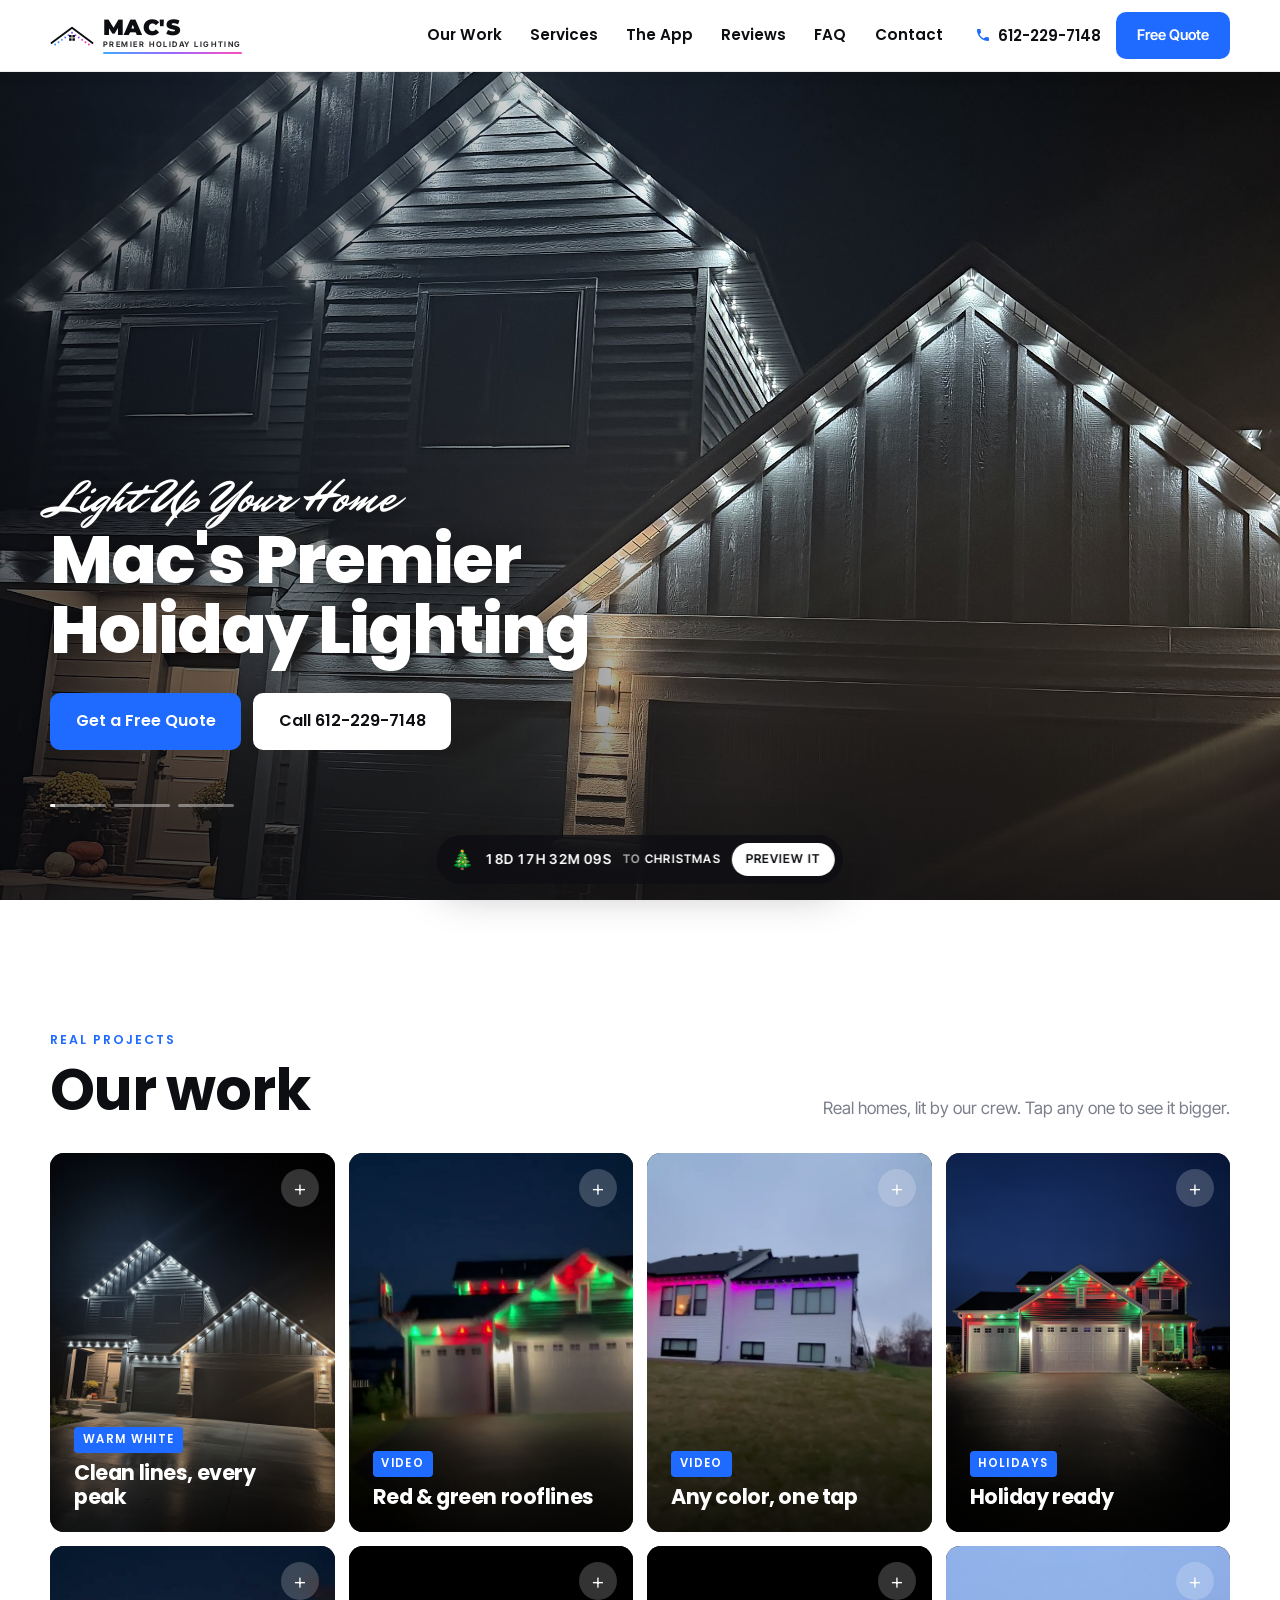
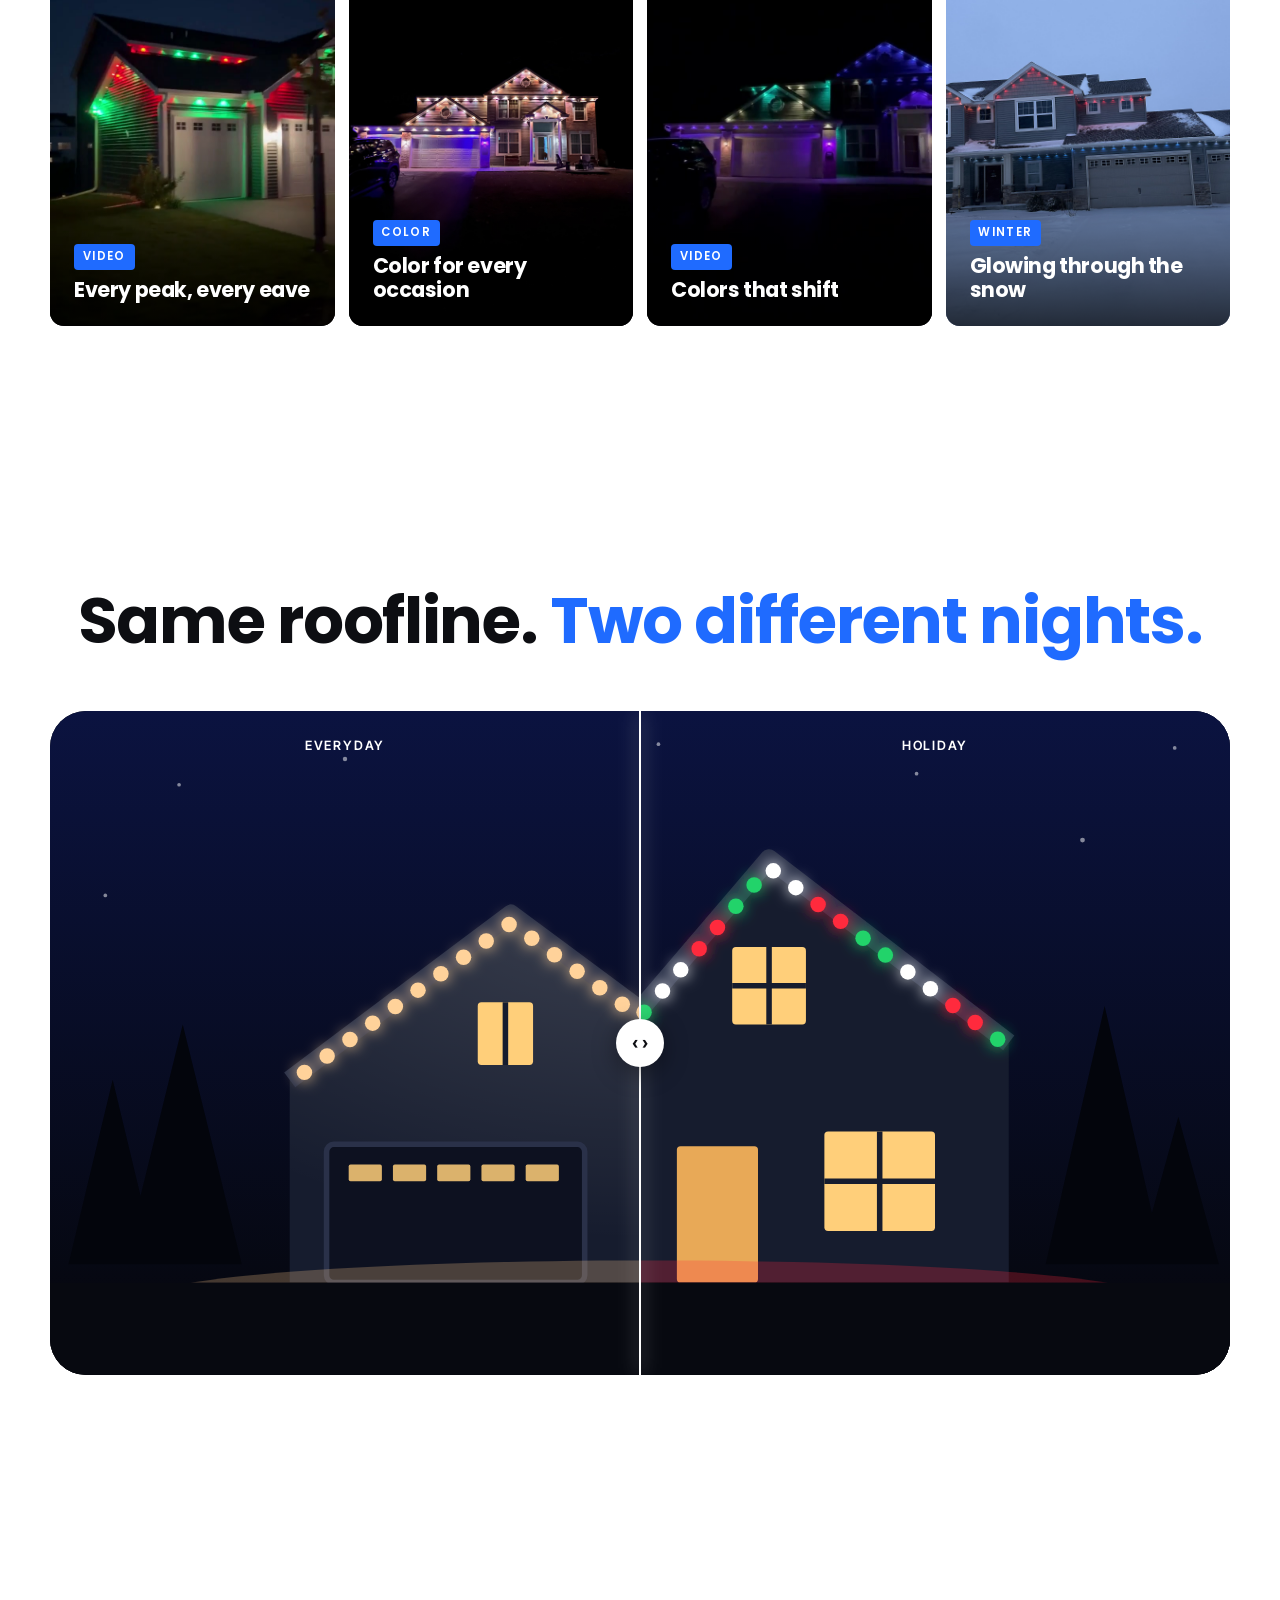
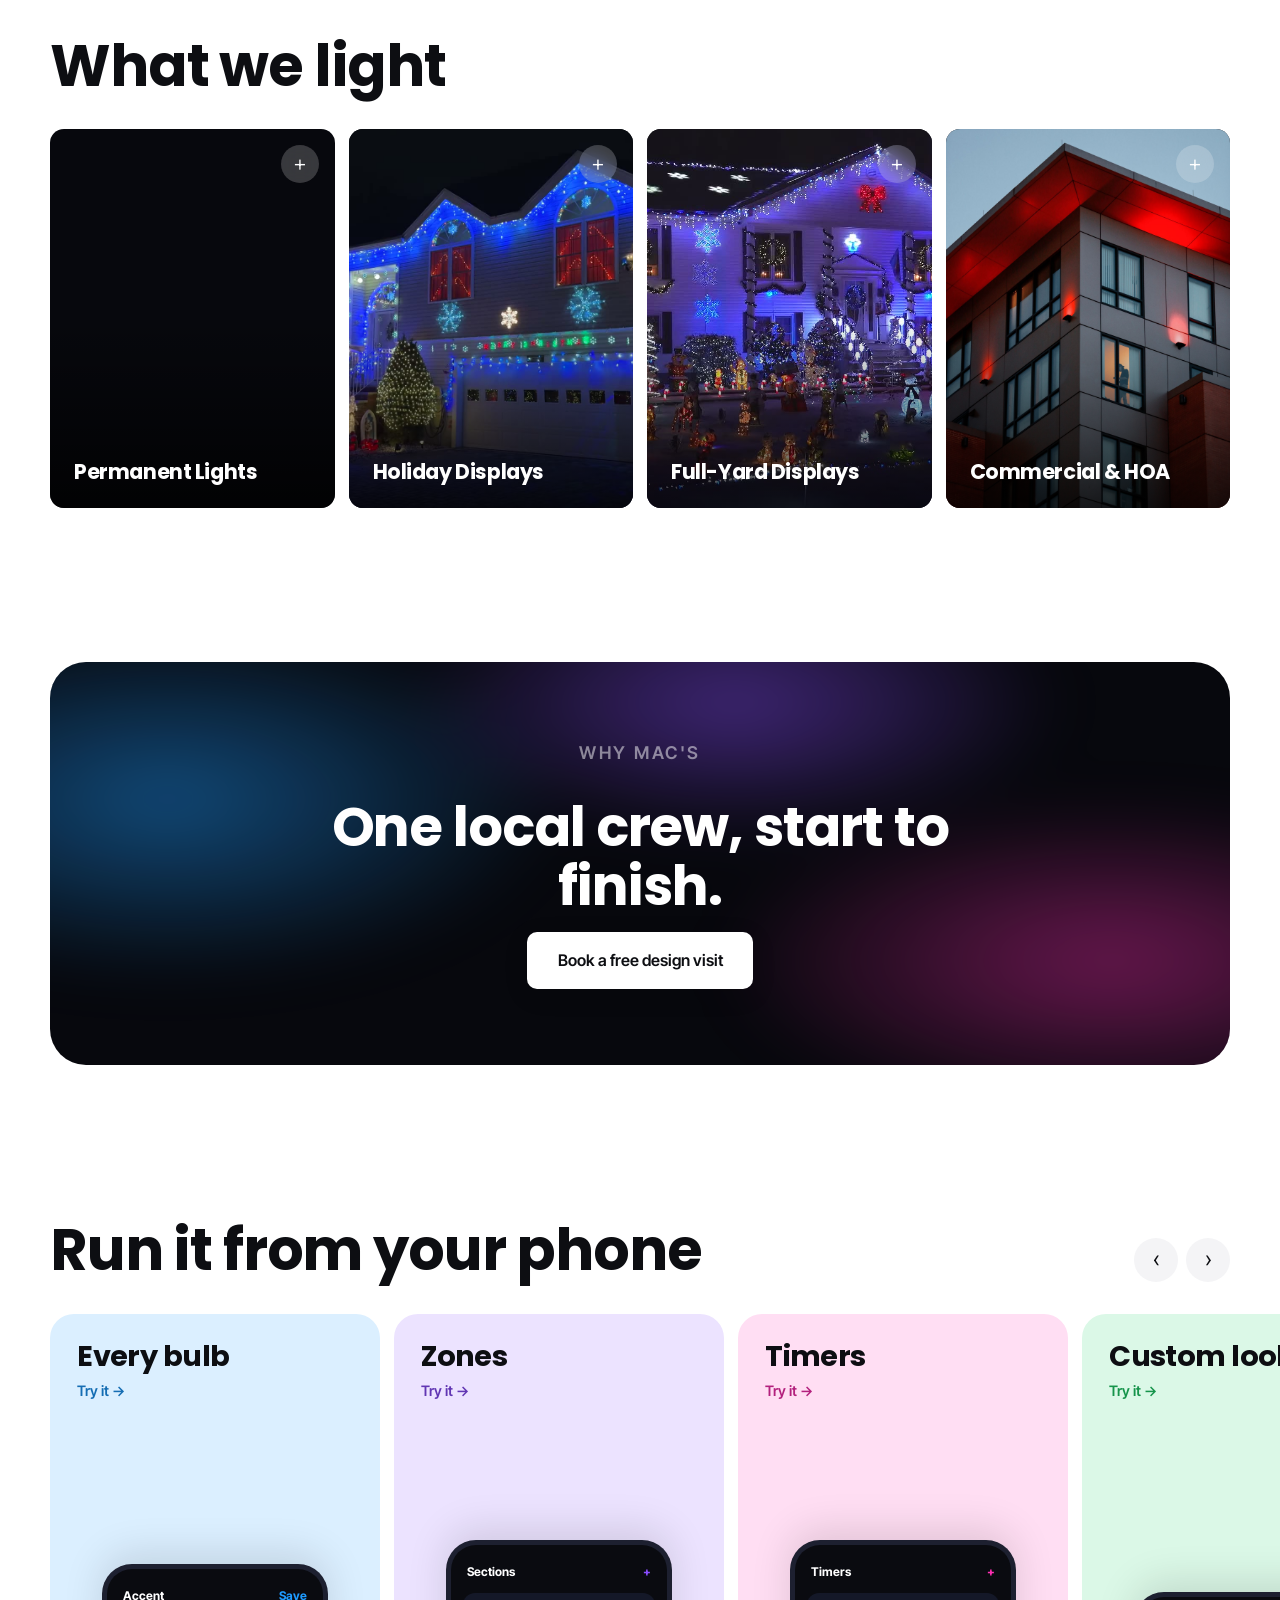
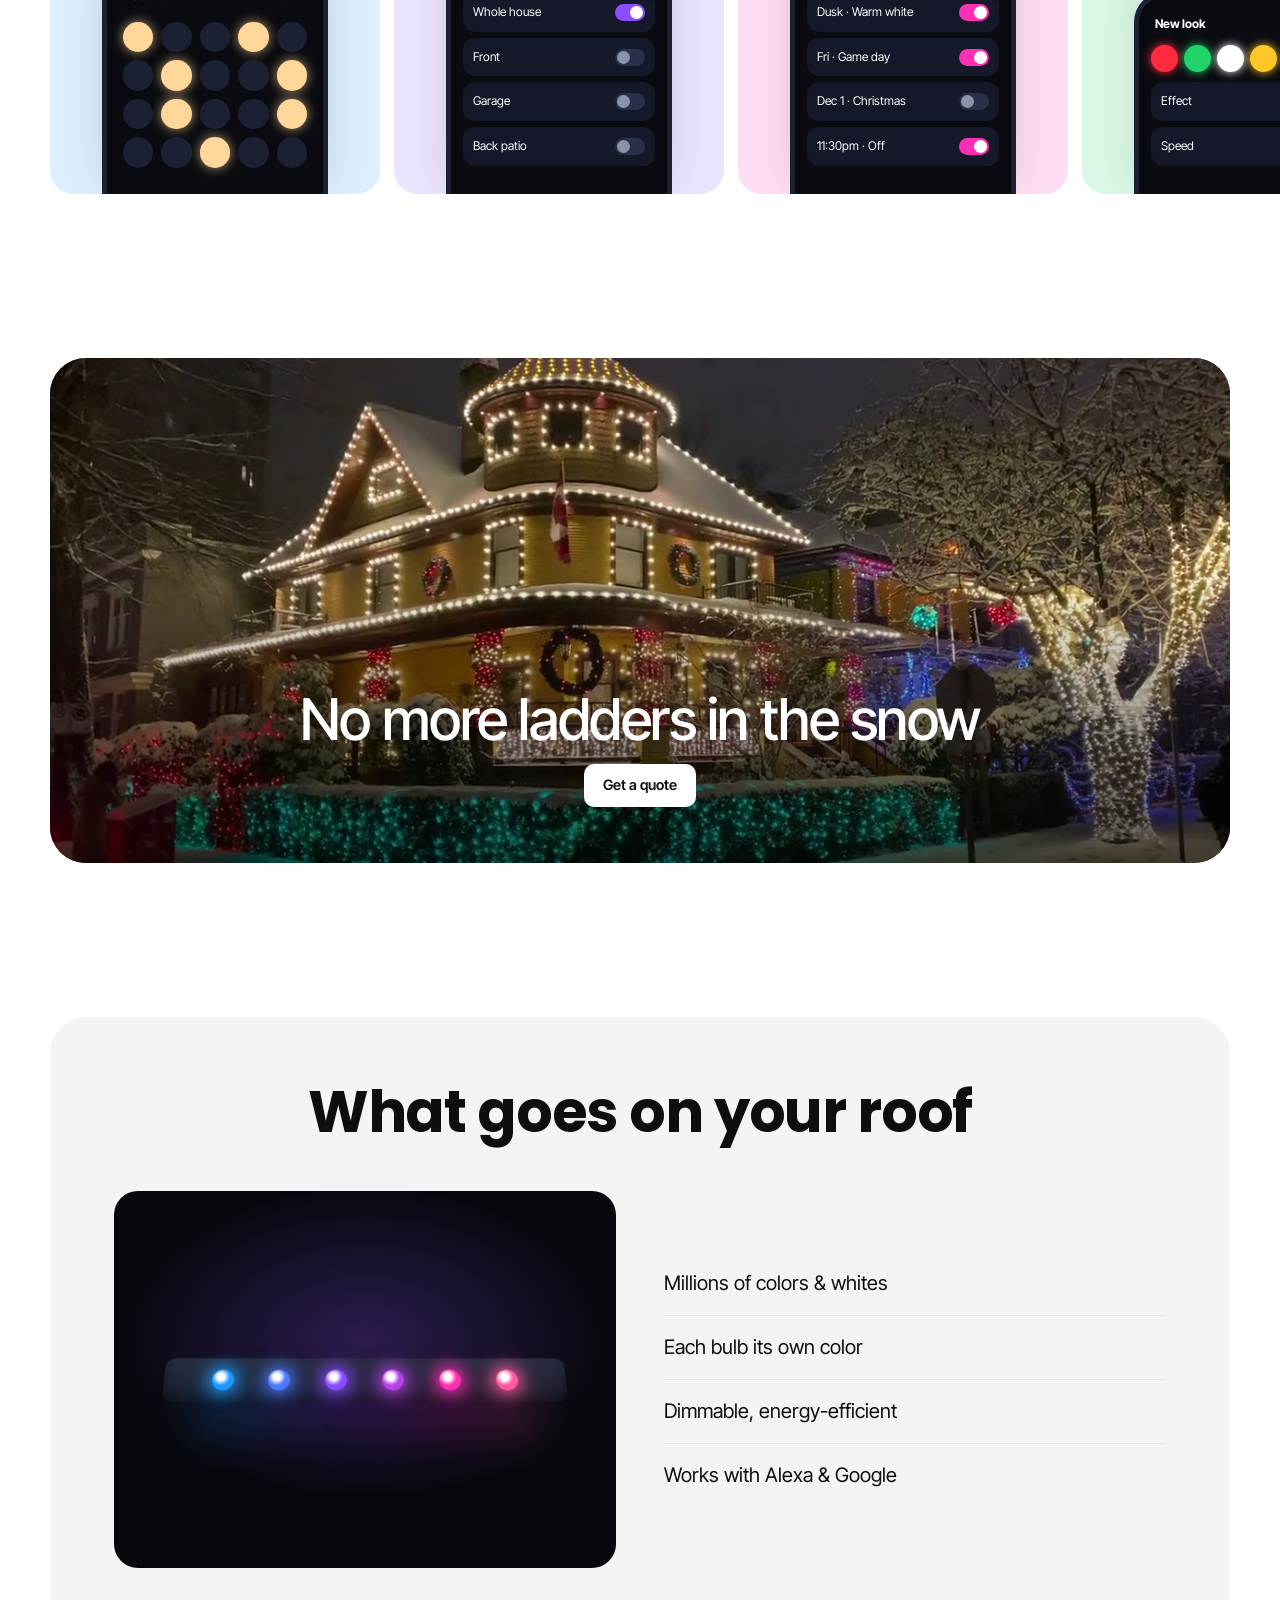
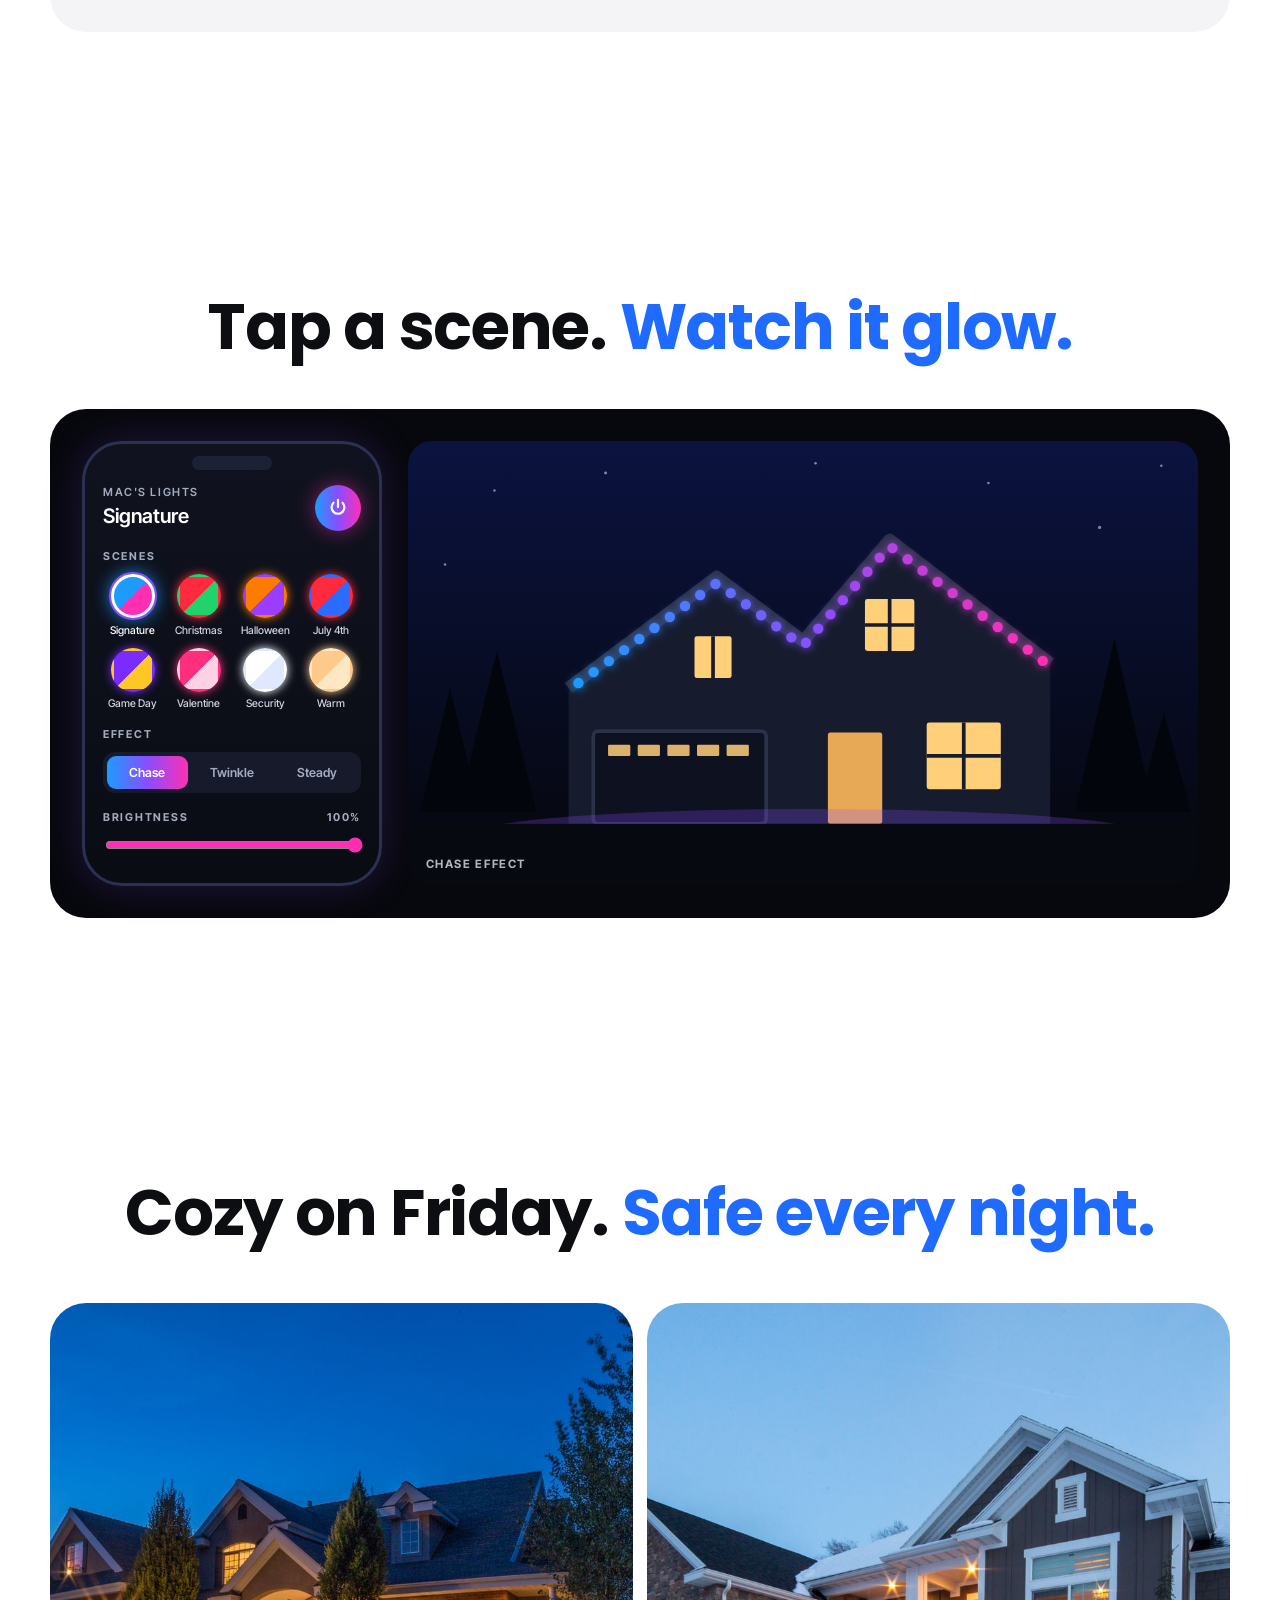
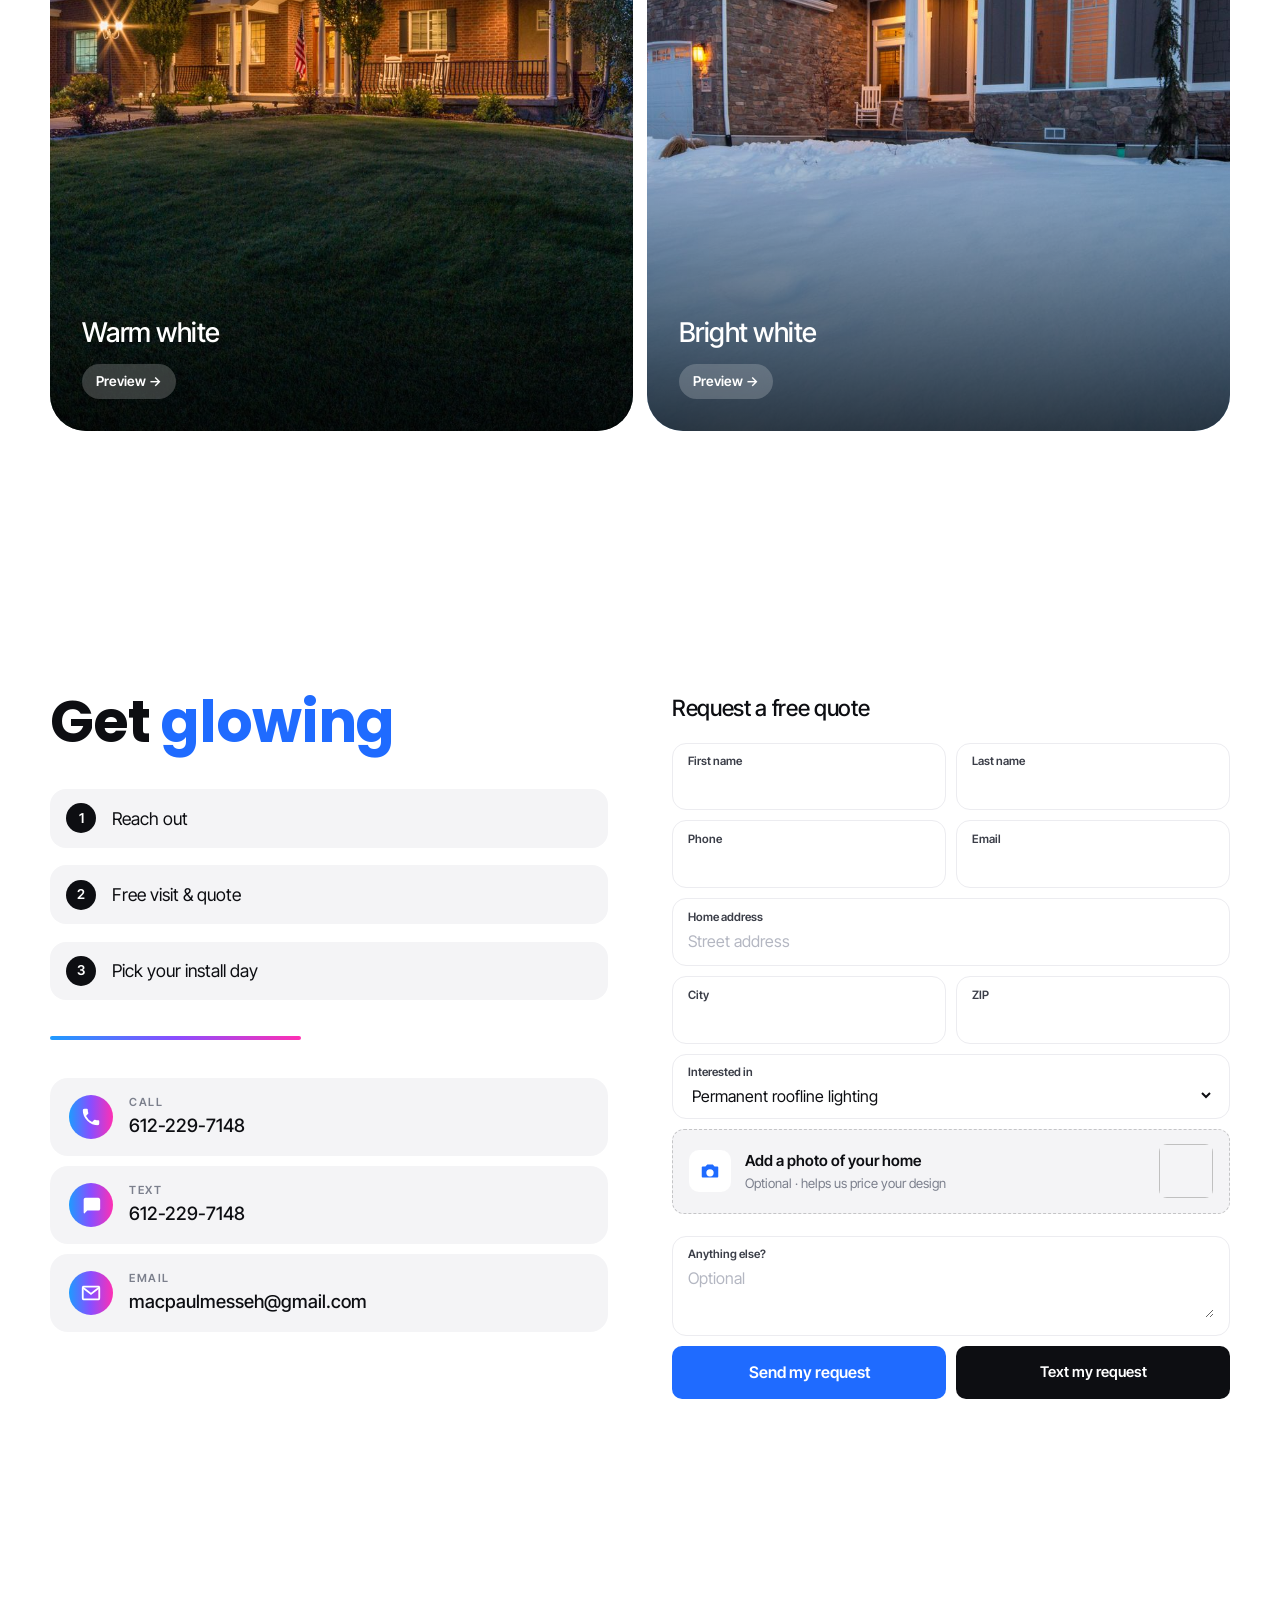
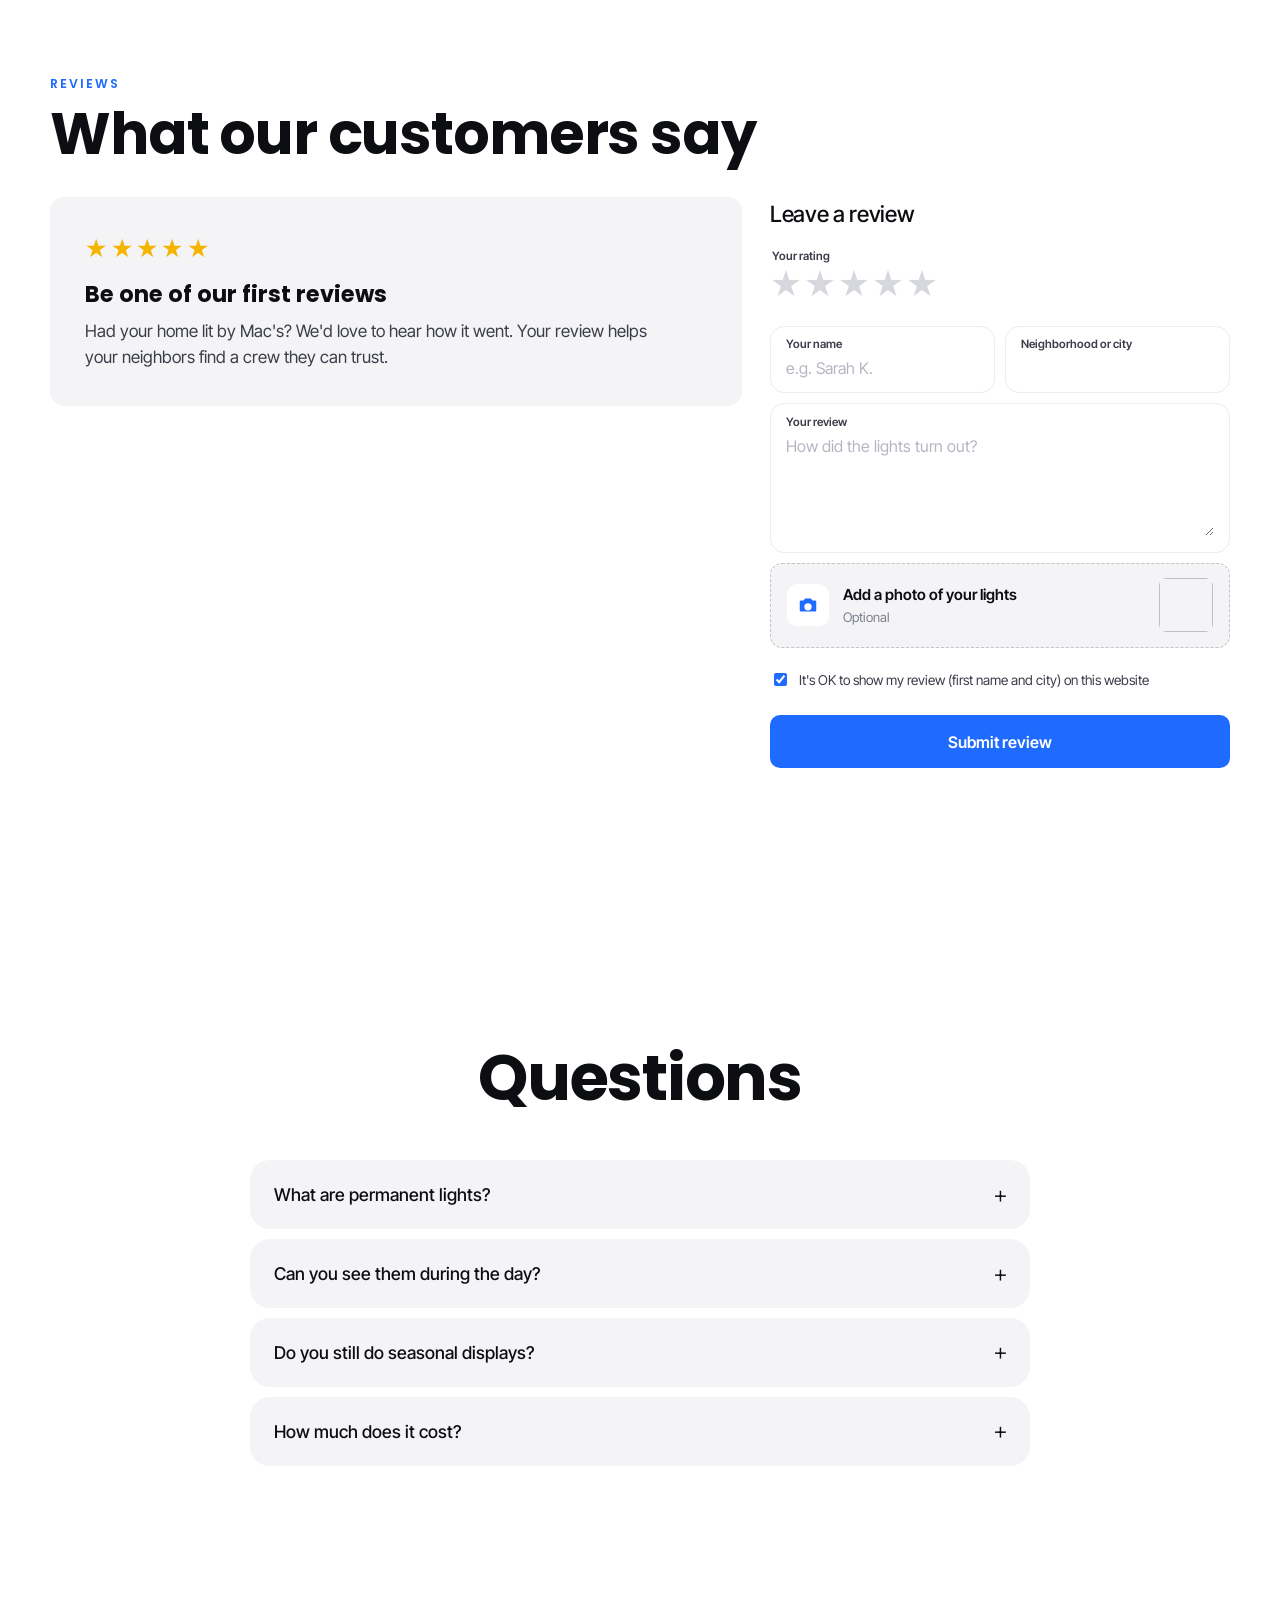
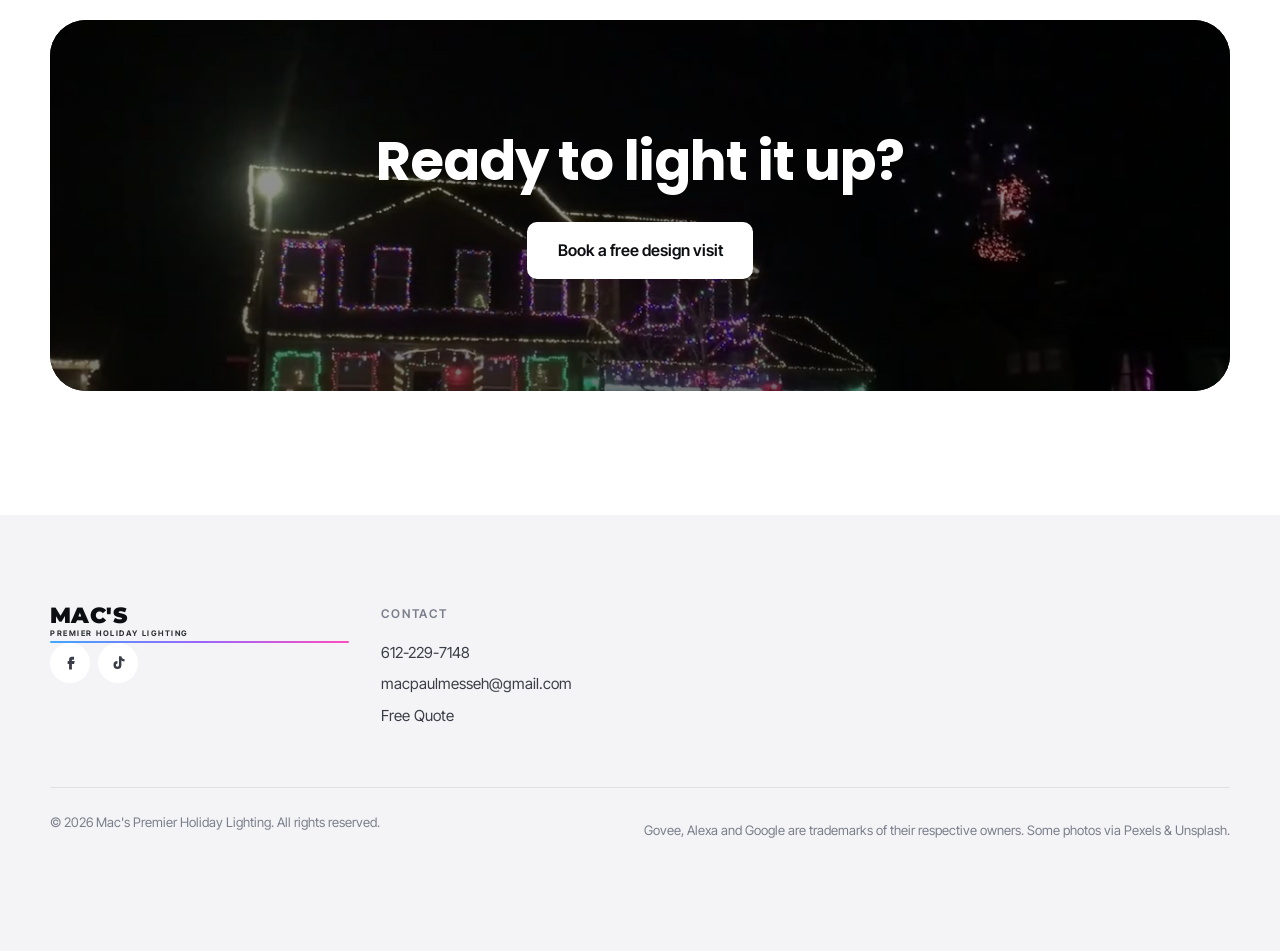
==== commit c48f6a18: "Use macpaulmesseh@gmail.com as the contact email everywhere Co-Authored-By: Claude Opus 5.5 <noreply" ====
--- a/index.html
+++ b/index.html
@@ -415,7 +415,7 @@
       <div class="contact-btns">
         <a class="cbtn" href="tel:+16122297148"><svg viewBox="0 0 24 24" aria-hidden="true"><path d="M6.6 10.8a15.1 15.1 0 0 0 6.6 6.6l2.2-2.2a1 1 0 0 1 1-.25 11.4 11.4 0 0 0 3.6.57 1 1 0 0 1 1 1V20a1 1 0 0 1-1 1A17 17 0 0 1 3 4a1 1 0 0 1 1-1h3.5a1 1 0 0 1 1 1c0 1.25.2 2.45.57 3.57a1 1 0 0 1-.25 1z"/></svg><span><small>Call</small>612-229-7148</span></a>
         <a class="cbtn" href="sms:+16122297148?&amp;body=Hi%20Mac%27s!%20I%27d%20like%20a%20free%20lighting%20quote."><svg viewBox="0 0 24 24" aria-hidden="true"><path d="M4 4h16a2 2 0 0 1 2 2v10a2 2 0 0 1-2 2H8l-4 4V6a2 2 0 0 1 2-2z"/></svg><span><small>Text</small>612-229-7148</span></a>
-        <a class="cbtn" href="mailto:maclights@gmail.com?subject=Free%20lighting%20quote&amp;body=Hi%20Mac%27s%2C%0A%0AI%27d%20like%20a%20free%20quote%20for%20my%20home.%0A%0AName%3A%0AAddress%2FCity%3A%0APhone%3A%0A"><svg viewBox="0 0 24 24" aria-hidden="true"><path d="M3 5h18v14H3z" fill="none" stroke="currentColor" stroke-width="2"/><path d="m3 6 9 7 9-7" fill="none" stroke="currentColor" stroke-width="2"/></svg><span><small>Email</small>maclights@gmail.com</span></a>
+        <a class="cbtn" href="mailto:macpaulmesseh@gmail.com?subject=Free%20lighting%20quote&amp;body=Hi%20Mac%27s%2C%0A%0AI%27d%20like%20a%20free%20quote%20for%20my%20home.%0A%0AName%3A%0AAddress%2FCity%3A%0APhone%3A%0A"><svg viewBox="0 0 24 24" aria-hidden="true"><path d="M3 5h18v14H3z" fill="none" stroke="currentColor" stroke-width="2"/><path d="m3 6 9 7 9-7" fill="none" stroke="currentColor" stroke-width="2"/></svg><span><small>Email</small>macpaulmesseh@gmail.com</span></a>
       </div>
     </div>
 
@@ -537,7 +537,7 @@
         <a href="https://www.tiktok.com/" aria-label="TikTok" target="_blank" rel="noopener"><svg viewBox="0 0 24 24"><path d="M16 3c.4 2.4 1.9 4 4.5 4.2v3.4a8 8 0 0 1-4.4-1.4v6.3A5.6 5.6 0 1 1 10.5 10v3.5a2.2 2.2 0 1 0 2.2 2.2V3z"/></svg></a>
       </div>
     </div>
-    <div><p class="ftr-h">Contact</p><a href="tel:+16122297148">612-229-7148</a><a href="mailto:maclights@gmail.com?subject=Free%20lighting%20quote&amp;body=Hi%20Mac%27s%2C%0A%0AI%27d%20like%20a%20free%20quote%20for%20my%20home.%0A%0AName%3A%0AAddress%2FCity%3A%0APhone%3A%0A">maclights@gmail.com</a><a href="#quote">Free Quote</a></div>
+    <div><p class="ftr-h">Contact</p><a href="tel:+16122297148">612-229-7148</a><a href="mailto:macpaulmesseh@gmail.com?subject=Free%20lighting%20quote&amp;body=Hi%20Mac%27s%2C%0A%0AI%27d%20like%20a%20free%20quote%20for%20my%20home.%0A%0AName%3A%0AAddress%2FCity%3A%0APhone%3A%0A">macpaulmesseh@gmail.com</a><a href="#quote">Free Quote</a></div>
   </div>
   <div class="wrap ftr-bottom">
     <span>© <span id="year"></span> Mac's Premier Holiday Lighting. All rights reserved.</span>
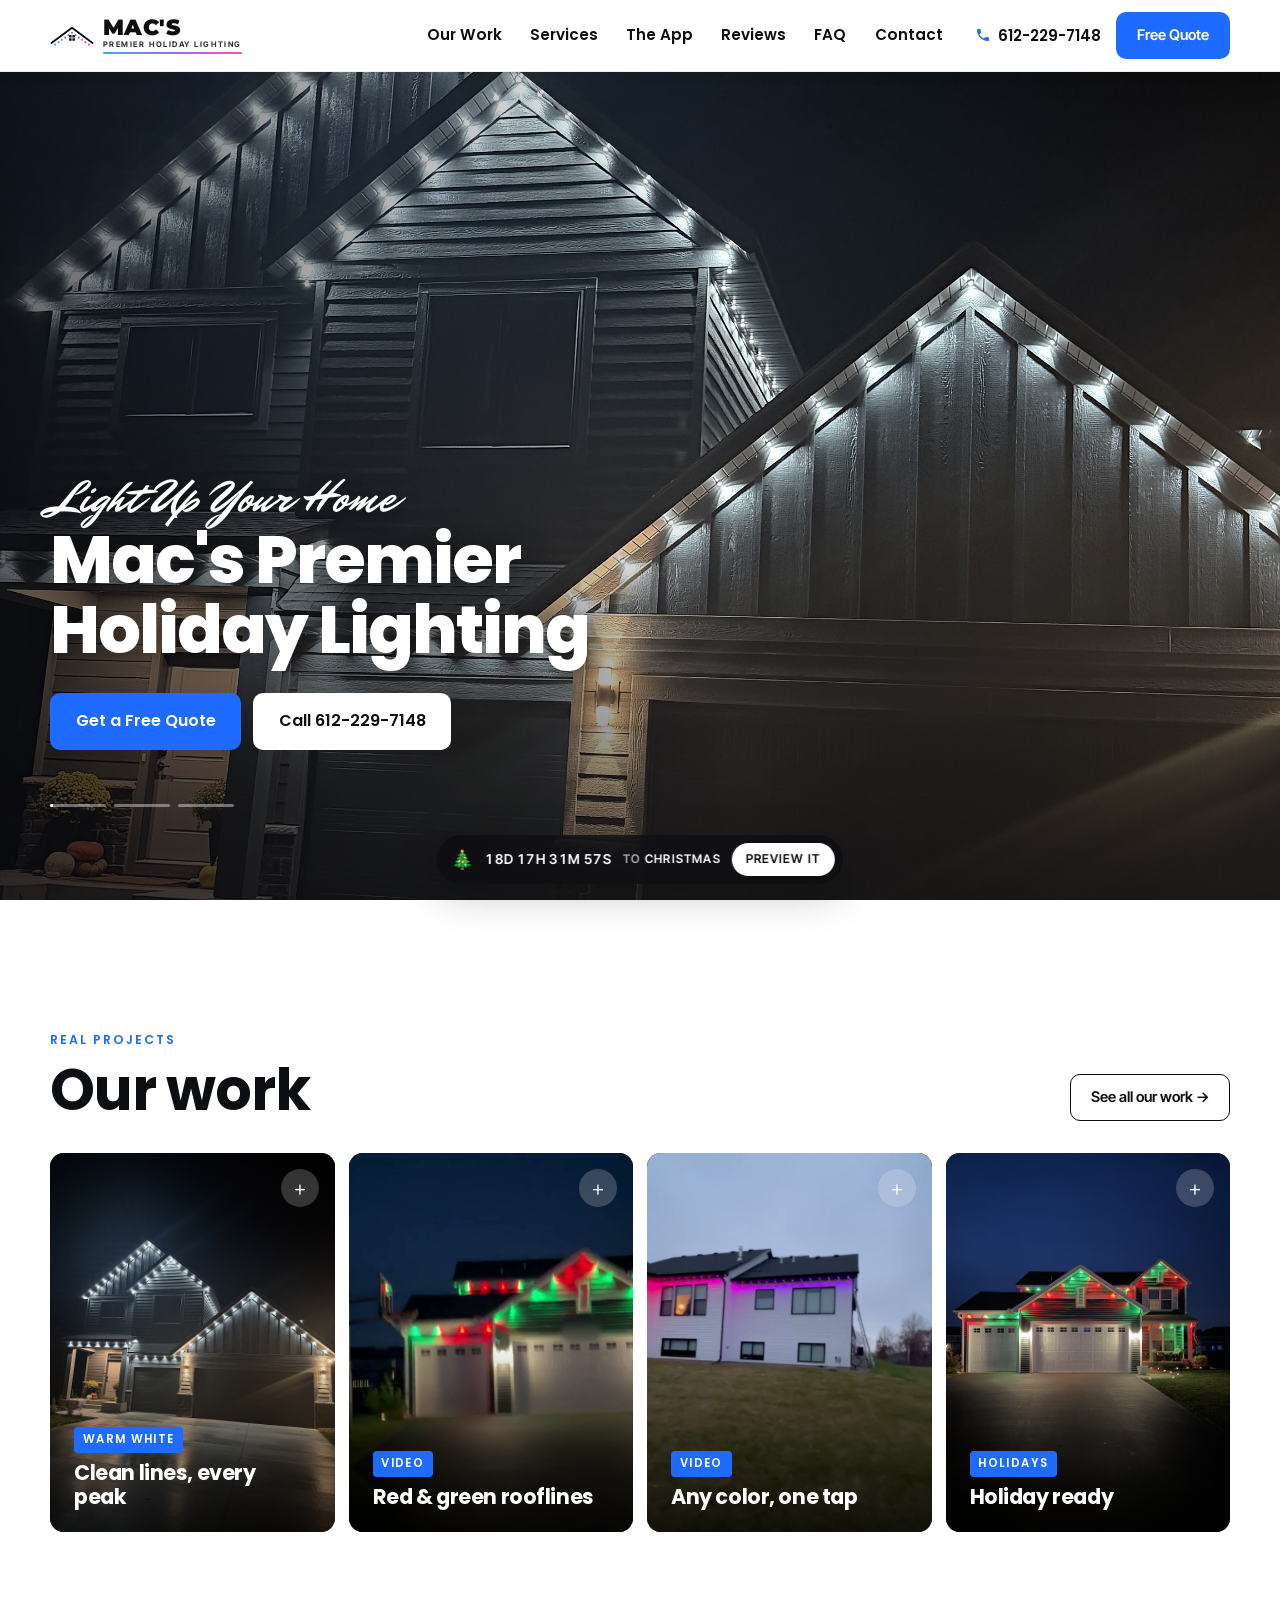
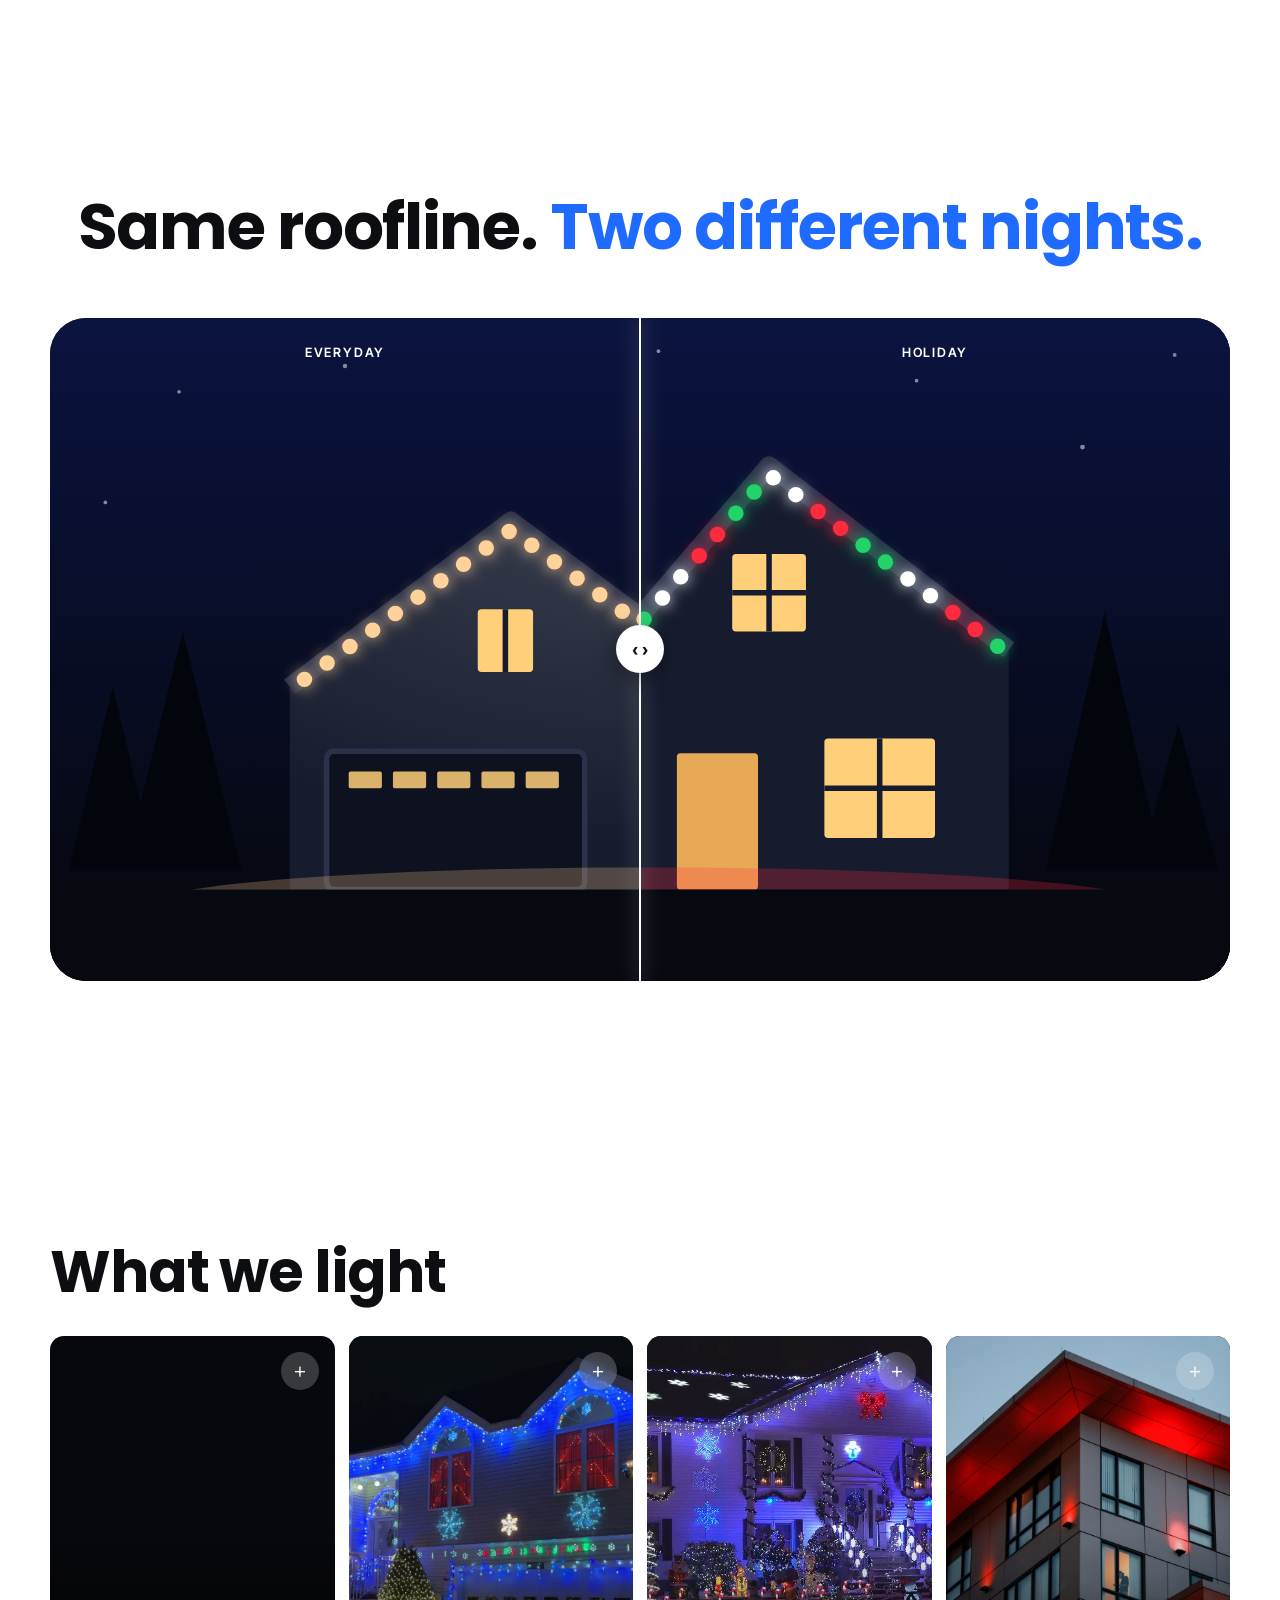
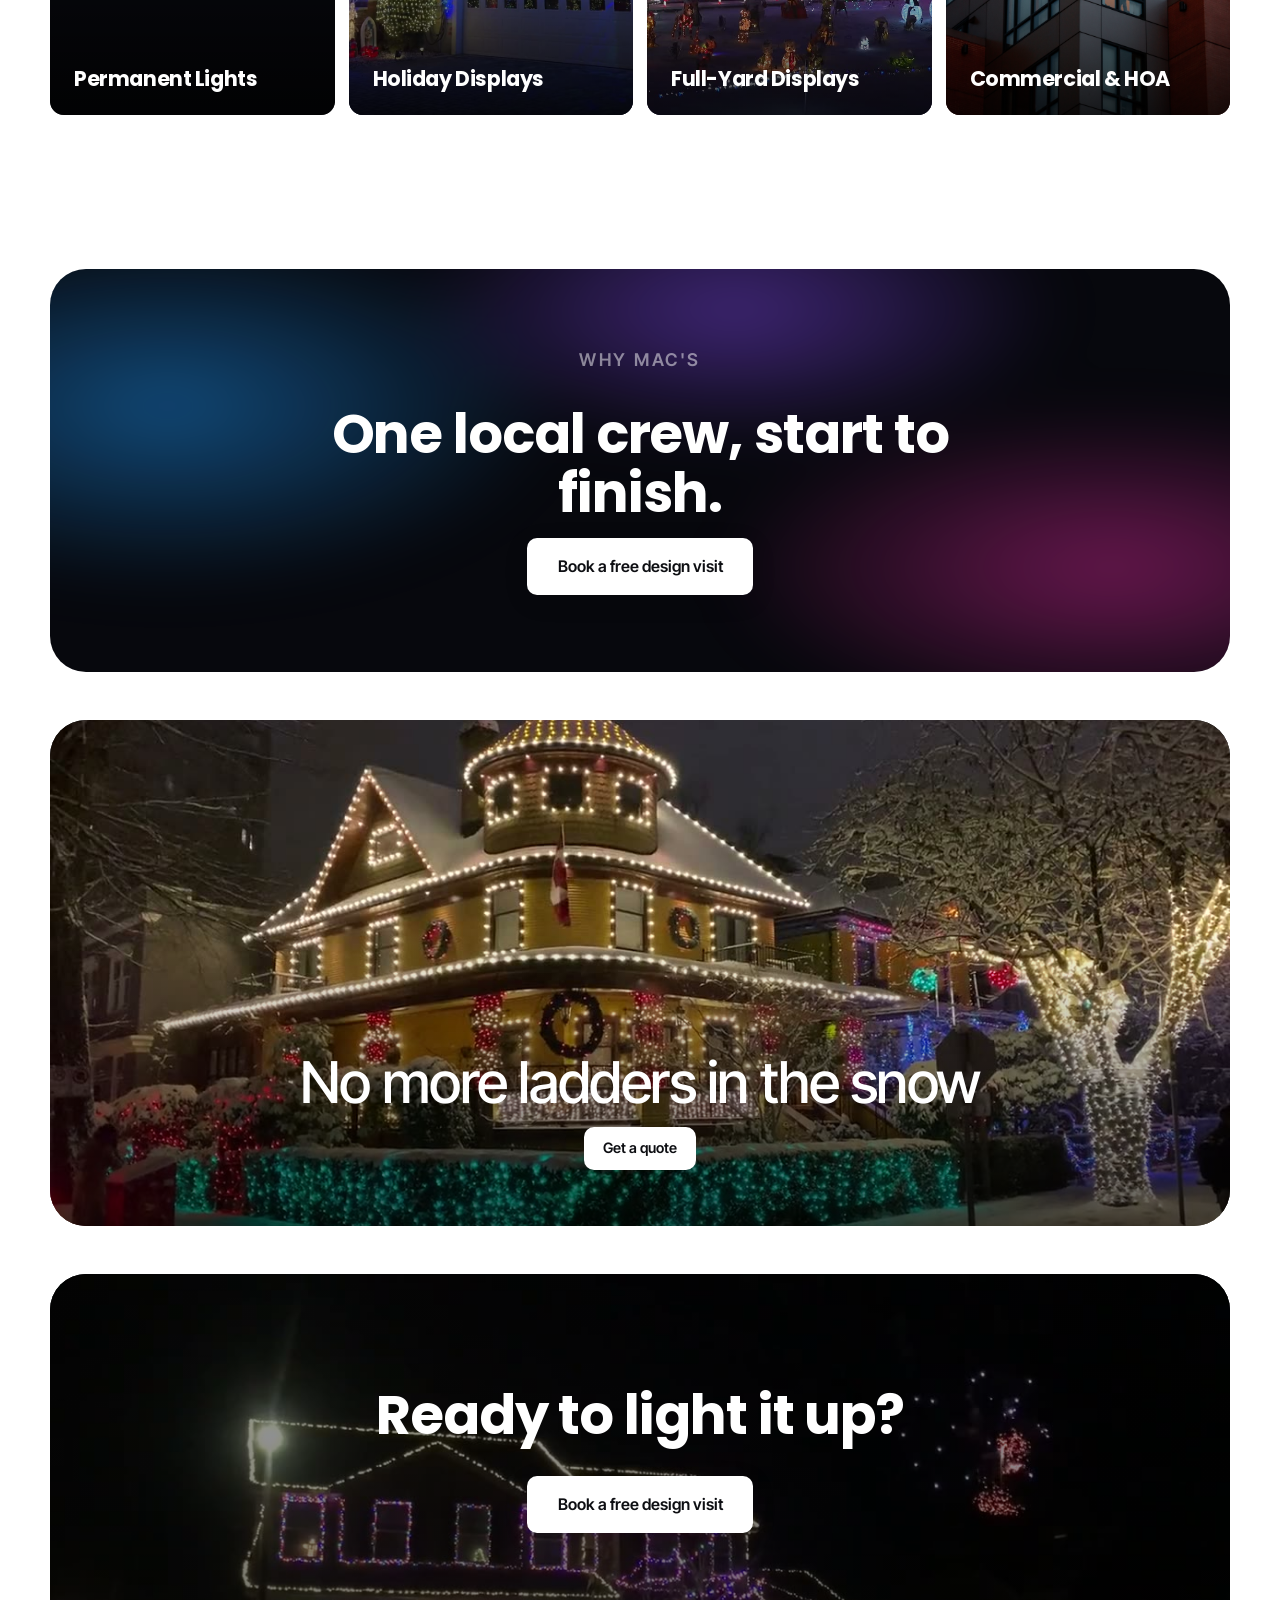
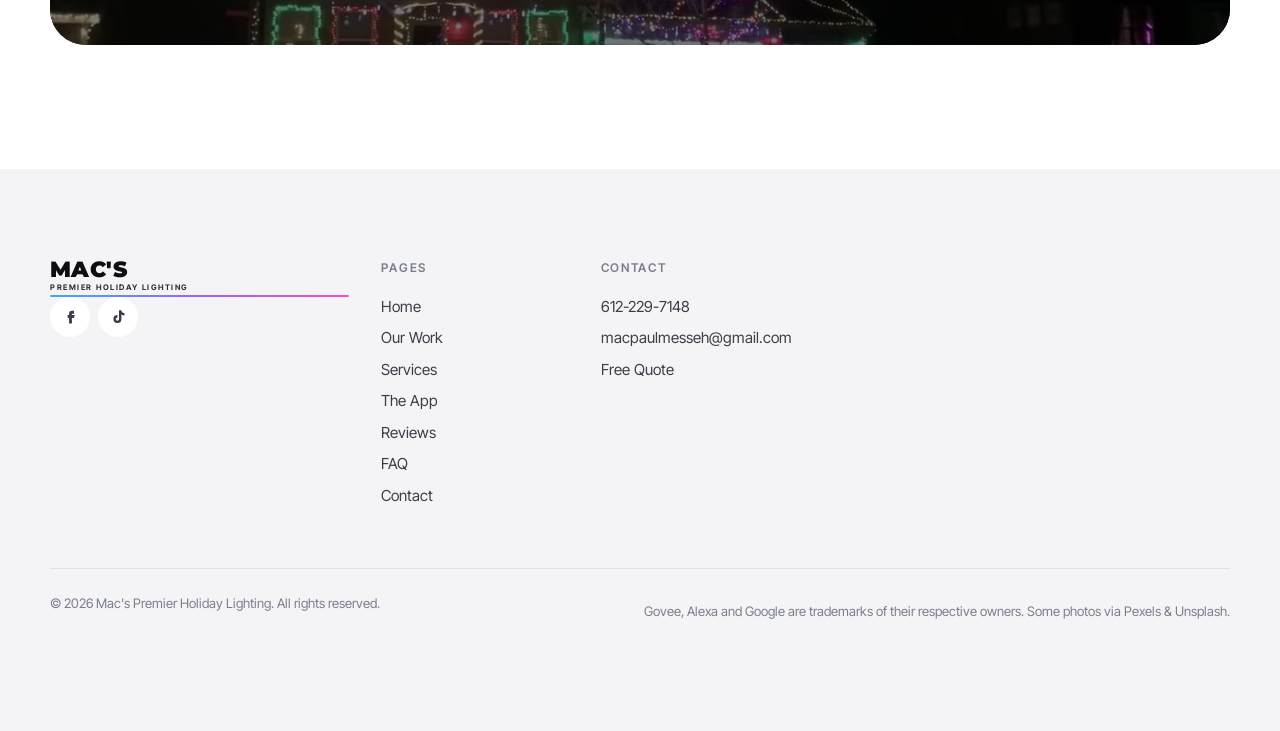
==== commit d8dde2a3: "Split the one-page site into separate pages Home, Our Work, Services, The App, Reviews, FAQ and Cont" ====
--- a/index.html
+++ b/index.html
@@ -17,11 +17,11 @@
   <link href="https://fonts.googleapis.com/css2?family=Inter+Tight:wght@300;400;500;600;700&family=Poppins:wght@600;700;800&family=Montserrat:wght@800;900&family=Mr+Dafoe&display=swap" rel="stylesheet">
   <link rel="stylesheet" href="styles.css">
 </head>
-<body>
+<body class="home">
 
 <!-- ================= Header ================= -->
 <header class="hdr" id="top">
-  <a href="#top" class="brand" aria-label="Mac's Premier Holiday Lighting home">
+  <a href="index.html" class="brand" aria-label="Mac's Premier Holiday Lighting home">
     <svg class="brand-roof" viewBox="0 0 120 52" aria-hidden="true">
       <path d="M4 48 L60 6 L116 48" fill="none" stroke="#fff" stroke-width="5" stroke-linejoin="round" stroke-linecap="round"/>
       <g class="roof-dots"></g>
@@ -30,12 +30,12 @@
     <span class="brand-text"><span class="brand-name">MAC'S</span><span class="brand-tag">Premier Holiday Lighting</span></span>
   </a>
   <nav class="hdr-nav" aria-label="Main">
-    <a href="#work">Our Work</a>
-    <a href="#services">Services</a>
-    <a href="#app">The App</a>
-    <a href="#reviews">Reviews</a>
-    <a href="#faq">FAQ</a>
-    <a href="#quote">Contact</a>
+    <a href="work.html">Our Work</a>
+    <a href="services.html">Services</a>
+    <a href="app.html">The App</a>
+    <a href="reviews.html">Reviews</a>
+    <a href="faq.html">FAQ</a>
+    <a href="contact.html">Contact</a>
   </nav>
   <div class="hdr-actions">
     <a class="hdr-phone" href="tel:+16122297148"><svg viewBox="0 0 24 24" aria-hidden="true"><path d="M6.6 10.8a15.1 15.1 0 0 0 6.6 6.6l2.2-2.2a1 1 0 0 1 1-.25 11.4 11.4 0 0 0 3.6.57 1 1 0 0 1 1 1V20a1 1 0 0 1-1 1A17 17 0 0 1 3 4a1 1 0 0 1 1-1h3.5a1 1 0 0 1 1 1c0 1.25.2 2.45.57 3.57a1 1 0 0 1-.25 1z"/></svg>612-229-7148</a>
@@ -45,35 +45,25 @@
     <a class="icon-btn" href="tel:+16122297148" aria-label="Call 612-229-7148">
       <svg viewBox="0 0 24 24" aria-hidden="true"><path d="M6.6 10.8a15.1 15.1 0 0 0 6.6 6.6l2.2-2.2a1 1 0 0 1 1-.25 11.4 11.4 0 0 0 3.6.57 1 1 0 0 1 1 1V20a1 1 0 0 1-1 1A17 17 0 0 1 3 4a1 1 0 0 1 1-1h3.5a1 1 0 0 1 1 1c0 1.25.2 2.45.57 3.57a1 1 0 0 1-.25 1z"/></svg>
     </a>
-    <a class="pill-btn" href="#quote">Free Quote</a>
+    <a class="pill-btn" href="contact.html">Free Quote</a>
     <button class="burger" aria-label="Open menu" aria-expanded="false" aria-controls="menu"><span></span><span></span></button>
   </div>
 </header>
 
-<!-- Full-screen menu -->
 <nav class="menu" id="menu" aria-label="Main" hidden>
-  <div class="menu-inner">
-    <div class="menu-col">
-      <p class="menu-h">Services</p>
-      <a href="#services">Permanent Lighting</a>
-      <a href="#services">Holiday Displays</a>
-      <a href="#services">Commercial &amp; HOA</a>
-    </div>
-    <div class="menu-col">
-      <p class="menu-h">Explore</p>
-      <a href="#compare">Everyday vs Holiday</a>
-      <a href="#app">App Features</a>
-      <a href="#designer">Try the Designer</a>
-    </div>
-    <div class="menu-col">
-      <p class="menu-h">Help</p>
-      <a href="#reviews">Reviews</a>
-    <a href="#faq">FAQ</a>
-      <a href="#quote" data-pick="Service / repair">Service Request</a>
-      <a href="tel:+16122297148">612-229-7148</a>
-    </div>
-  </div>
-  <a href="#quote" class="pill-btn white big menu-cta">Book a free design visit</a>
+  <div class="menu-list">
+    <a href="index.html" aria-current="page">Home</a>
+    <a href="work.html">Our Work</a>
+    <a href="services.html">Services</a>
+    <a href="app.html">The App</a>
+    <a href="reviews.html">Reviews</a>
+    <a href="faq.html">FAQ</a>
+    <a href="contact.html">Contact</a>
+  </div>
+  <div class="menu-foot">
+    <a href="tel:+16122297148" class="menu-phone">Call 612-229-7148</a>
+    <a href="contact.html" class="pill-btn btn-primary big menu-cta">Get a Free Quote</a>
+  </div>
 </nav>
 
 <main>
@@ -105,7 +95,7 @@
       <p class="hero-script">Light Up Your Home</p>
       <h1>Mac's Premier Holiday Lighting</h1>
       <div class="hero-ctas">
-        <a href="#quote" class="pill-btn btn-primary">Get a Free Quote</a>
+        <a href="contact.html" class="pill-btn btn-primary">Get a Free Quote</a>
         <a href="tel:+16122297148" class="pill-btn btn-light">Call 612-229-7148</a>
       </div>
     </div>
@@ -113,62 +103,38 @@
   <div class="hero-dots" role="group" aria-label="Choose slide"></div>
 </section>
 
-<!-- ================= Our work (real Mac's installs) ================= -->
+<!-- ================= Our work preview (full grid on work.html) ================= -->
 <section class="section" id="work">
   <div class="wrap">
     <p class="eyebrow accent">Real projects</p>
     <div class="row-head reveal">
       <h2>Our work</h2>
-      <p class="work-note">Real homes, lit by our crew. Tap any one to see it bigger.</p>
+      <a class="pill-btn btn-outline" href="work.html">See all our work &rarr;</a>
     </div>
   </div>
   <div class="work-grid">
-    <a class="tile" href="#quote" data-modal data-tall data-title="Clean lines, every peak" data-text="Bright, even white light on every peak and eave. Classy all year." data-pick="Permanent roofline lighting">
+    <a class="tile" href="contact.html" data-modal data-tall data-title="Clean lines, every peak" data-text="Bright, even white light on every peak and eave. Classy all year." data-pick="Permanent roofline lighting">
       <img src="assets/work/white-farmhouse.jpg" alt="Dark farmhouse outlined in warm white lights" loading="lazy">
       <span class="tile-k">Warm white</span>
       <span class="tile-h">Clean lines, every peak</span>
       <span class="tile-more" aria-hidden="true">+</span>
     </a>
-    <a class="tile" href="#quote" data-modal data-tall data-title="Red &amp; green rooflines" data-text="Permanent lights set to red and green. Same lights, any color, any night." data-pick="Permanent roofline lighting">
+    <a class="tile" href="contact.html" data-modal data-tall data-title="Red &amp; green rooflines" data-text="Permanent lights set to red and green. Same lights, any color, any night." data-pick="Permanent roofline lighting">
       <video class="tile-video" data-src="assets/work/install-3.mp4" poster="assets/work/install-3.jpg" muted loop playsinline preload="none" aria-hidden="true"></video>
       <span class="tile-k">Video</span>
       <span class="tile-h">Red &amp; green rooflines</span>
       <span class="tile-more" aria-hidden="true">+</span>
     </a>
-    <a class="tile" href="#quote" data-modal data-tall data-title="Any color, one tap" data-text="Change the whole roofline from your phone: rainbow, team colors or holidays." data-pick="Permanent roofline lighting">
+    <a class="tile" href="contact.html" data-modal data-tall data-title="Any color, one tap" data-text="Change the whole roofline from your phone: rainbow, team colors or holidays." data-pick="Permanent roofline lighting">
       <video class="tile-video" data-src="assets/work/install-5.mp4" poster="assets/work/install-5.jpg" muted loop playsinline preload="none" aria-hidden="true"></video>
       <span class="tile-k">Video</span>
       <span class="tile-h">Any color, one tap</span>
       <span class="tile-more" aria-hidden="true">+</span>
     </a>
-    <a class="tile" href="#quote" data-modal data-tall data-title="Holiday ready" data-text="Red and green for December, back to warm white in January. No ladders." data-pick="Permanent roofline lighting">
+    <a class="tile" href="contact.html" data-modal data-tall data-title="Holiday ready" data-text="Red and green for December, back to warm white in January. No ladders." data-pick="Permanent roofline lighting">
       <img src="assets/work/red-green-house.jpg" alt="Two-story house in red and green lights at dusk" loading="lazy">
       <span class="tile-k">Holidays</span>
       <span class="tile-h">Holiday ready</span>
-      <span class="tile-more" aria-hidden="true">+</span>
-    </a>
-    <a class="tile" href="#quote" data-modal data-tall data-title="Every peak, every eave" data-text="Lights follow the whole roofline, gables and garage included." data-pick="Permanent roofline lighting">
-      <video class="tile-video" data-src="assets/work/install-2.mp4" poster="assets/work/install-2.jpg" muted loop playsinline preload="none" aria-hidden="true"></video>
-      <span class="tile-k">Video</span>
-      <span class="tile-h">Every peak, every eave</span>
-      <span class="tile-more" aria-hidden="true">+</span>
-    </a>
-    <a class="tile" href="#quote" data-modal data-tall data-title="Color for every occasion" data-text="Purple, pink, white or any mix you like, right from your phone." data-pick="Permanent roofline lighting">
-      <img src="assets/work/purple-two-story.jpg" alt="Two-story house lit in purple and white" loading="lazy">
-      <span class="tile-k">Color</span>
-      <span class="tile-h">Color for every occasion</span>
-      <span class="tile-more" aria-hidden="true">+</span>
-    </a>
-    <a class="tile" href="#quote" data-modal data-tall data-title="Colors that shift" data-text="Set the lights to slowly change colors through the evening." data-pick="Permanent roofline lighting">
-      <video class="tile-video" data-src="assets/work/install-1.mp4" poster="assets/work/install-1.jpg" muted loop playsinline preload="none" aria-hidden="true"></video>
-      <span class="tile-k">Video</span>
-      <span class="tile-h">Colors that shift</span>
-      <span class="tile-more" aria-hidden="true">+</span>
-    </a>
-    <a class="tile" href="#quote" data-modal data-tall data-title="Glowing through the snow" data-text="Built for winter: the lights stay on and bright through snow and cold." data-pick="Permanent roofline lighting">
-      <img src="assets/work/snow-day.jpg" alt="House with red and blue roofline lights on a snowy day" loading="lazy">
-      <span class="tile-k">Winter</span>
-      <span class="tile-h">Glowing through the snow</span>
       <span class="tile-more" aria-hidden="true">+</span>
     </a>
   </div>
@@ -201,22 +167,22 @@
     </div>
   </div>
   <div class="work-grid svc-grid" id="svc">
-    <a class="tile" href="#quote" data-modal data-title="Permanent Lights" data-text="Color-changing lights that stay up all year and run from your phone." data-pick="Permanent roofline lighting">
+    <a class="tile" href="contact.html" data-modal data-title="Permanent Lights" data-text="Color-changing lights that stay up all year and run from your phone." data-pick="Permanent roofline lighting">
       <video class="tile-video" data-src="https://videos.pexels.com/video-files/39024336/16605545_1280_720_30fps.mp4" poster="https://images.pexels.com/videos/39024336/cinematic-contemporary-architecture-driveway-exterior-39024336.jpeg?auto=compress&cs=tinysrgb&h=900&fit=crop&w=700" muted loop playsinline preload="none" aria-hidden="true"></video>
       <span class="tile-h">Permanent Lights</span>
       <span class="tile-more" aria-hidden="true">+</span>
     </a>
-    <a class="tile" href="#quote" data-modal data-title="Holiday Displays" data-text="We design, hang, maintain, take down and store it for you." data-pick="Holiday display (seasonal)">
+    <a class="tile" href="contact.html" data-modal data-title="Holiday Displays" data-text="We design, hang, maintain, take down and store it for you." data-pick="Holiday display (seasonal)">
       <video class="tile-video" data-src="assets/video/xmas-blue-roofline.mp4" poster="assets/video/xmas-blue-roofline.jpg" muted loop playsinline preload="none" aria-hidden="true"></video>
       <span class="tile-h">Holiday Displays</span>
       <span class="tile-more" aria-hidden="true">+</span>
     </a>
-    <a class="tile" href="#quote" data-modal data-title="Full-Yard Displays" data-text="Trees, bushes, walkways and windows, lit end to end." data-pick="Holiday display (seasonal)">
+    <a class="tile" href="contact.html" data-modal data-title="Full-Yard Displays" data-text="Trees, bushes, walkways and windows, lit end to end." data-pick="Holiday display (seasonal)">
       <video class="tile-video" data-src="assets/video/xmas-vibrant-house.mp4" poster="assets/video/xmas-vibrant-house.jpg" muted loop playsinline preload="none" aria-hidden="true"></video>
       <span class="tile-h">Full-Yard Displays</span>
       <span class="tile-more" aria-hidden="true">+</span>
     </a>
-    <a class="tile" href="#quote" data-modal data-title="Commercial &amp; HOA" data-text="Storefronts, offices and community spaces in your colors." data-pick="Commercial / HOA">
+    <a class="tile" href="contact.html" data-modal data-title="Commercial &amp; HOA" data-text="Storefronts, offices and community spaces in your colors." data-pick="Commercial / HOA">
       <img src="assets/stock/commercial-red-accent.jpg" alt="Commercial building with red accent lighting" loading="lazy">
       <span class="tile-h">Commercial &amp; HOA</span>
       <span class="tile-more" aria-hidden="true">+</span>
@@ -232,87 +198,16 @@
       <div class="trust-copy">
         <p class="eyebrow">Why Mac's</p>
         <h2>One local crew, start to finish.</h2>
-        <a href="#quote" class="pill-btn white">Book a free design visit</a>
-      </div>
-    </div>
-  </div>
-</section>
-
-<!-- ================= App features carousel ================= -->
-<section class="section" id="app">
-  <div class="wrap">
-    <div class="row-head reveal">
-      <div>
-        <h2>Run it from your phone</h2>
-      </div>
-      <div class="arrows">
-        <button class="arrow" data-scroll="feat" data-dir="-1" aria-label="Previous">‹</button>
-        <button class="arrow" data-scroll="feat" data-dir="1" aria-label="Next">›</button>
-      </div>
-    </div>
-  </div>
-  <div class="rail" id="feat">
-    <button class="fcard" type="button" style="--tint:#1e9bff" data-scene="signature" data-mode="steady" aria-label="Try Every bulb in the designer">
-      <h3>Every bulb</h3>
-      <span class="fcard-try">Try it &rarr;</span>
-      <div class="phone-sm" aria-hidden="true">
-        <div class="ps-top"><span>Accent</span><b>Save</b></div>
-        <div class="ps-grid">
-          <i class="w"></i><i></i><i></i><i class="w"></i><i></i><i></i><i class="w"></i><i></i><i></i><i class="w"></i>
-          <i></i><i class="w"></i><i></i><i></i><i class="w"></i><i></i><i></i><i class="w"></i><i></i><i></i>
-        </div>
-      </div>
-    </button>
-    <button class="fcard" type="button" style="--tint:#8a4dff" data-scene="gameday" data-mode="chase" aria-label="Try Zones in the designer">
-      <h3>Zones</h3>
-      <span class="fcard-try">Try it &rarr;</span>
-      <div class="phone-sm" aria-hidden="true">
-        <div class="ps-top"><span>Sections</span><b>+</b></div>
-        <div class="ps-row on"><span>Whole house</span><i></i></div>
-        <div class="ps-row"><span>Front</span><i></i></div>
-        <div class="ps-row"><span>Garage</span><i></i></div>
-        <div class="ps-row"><span>Back patio</span><i></i></div>
-      </div>
-    </button>
-    <button class="fcard" type="button" style="--tint:#ff2fb3" data-scene="warm" data-mode="steady" aria-label="Try Timers in the designer">
-      <h3>Timers</h3>
-      <span class="fcard-try">Try it &rarr;</span>
-      <div class="phone-sm" aria-hidden="true">
-        <div class="ps-top"><span>Timers</span><b>+</b></div>
-        <div class="ps-row on"><span>Dusk · Warm white</span><i></i></div>
-        <div class="ps-row on"><span>Fri · Game day</span><i></i></div>
-        <div class="ps-row"><span>Dec 1 · Christmas</span><i></i></div>
-        <div class="ps-row on"><span>11:30pm · Off</span><i></i></div>
-      </div>
-    </button>
-    <button class="fcard" type="button" style="--tint:#20d36b" data-scene="valentine" data-mode="twinkle" aria-label="Try Custom looks in the designer">
-      <h3>Custom looks</h3>
-      <span class="fcard-try">Try it &rarr;</span>
-      <div class="phone-sm" aria-hidden="true">
-        <div class="ps-top"><span>New look</span><b>Save</b></div>
-        <div class="ps-swatches"><i style="--s:#ff2a3d"></i><i style="--s:#20d36b"></i><i style="--s:#fff"></i><i style="--s:#ffc627"></i><i style="--s:#1e9bff"></i><i style="--s:#ff2fb3"></i></div>
-        <div class="ps-row"><span>Effect</span><em>Chase</em></div>
-        <div class="ps-row"><span>Speed</span><em>Medium</em></div>
-      </div>
-    </button>
-    <button class="fcard" type="button" style="--tint:#ffc627" data-scene="christmas" data-mode="chase" aria-label="Try Holiday scenes in the designer">
-      <h3>Holiday scenes</h3>
-      <span class="fcard-try">Try it &rarr;</span>
-      <div class="phone-sm" aria-hidden="true">
-        <div class="ps-top"><span>Scenes</span><b>⌕</b></div>
-        <div class="ps-row"><span>🎄 Christmas</span><i></i></div>
-        <div class="ps-row"><span>🎃 Halloween</span><i></i></div>
-        <div class="ps-row"><span>🏈 Game day</span><i></i></div>
-        <div class="ps-row"><span>🇺🇸 July 4th</span><i></i></div>
-      </div>
-    </button>
+        <a href="contact.html" class="pill-btn white">Book a free design visit</a>
+      </div>
+    </div>
   </div>
 </section>
 
 <!-- ================= Big feature banner ================= -->
 <section class="section tight">
   <div class="wrap">
-    <a class="banner reveal" href="#quote">
+    <a class="banner reveal" href="contact.html">
       <video class="banner-video" data-src="assets/video/winter-street-house.mp4" poster="assets/video/winter-street-house.jpg" muted loop playsinline preload="none" aria-hidden="true"></video>
       <span class="banner-copy">
         <span class="banner-h">No more ladders in the snow</span>
@@ -322,204 +217,13 @@
   </div>
 </section>
 
-<!-- ================= The light ================= -->
-<section class="section" id="light">
-  <div class="wrap">
-    <div class="spec reveal">
-      <h2 class="h-center">What goes on your roof</h2>
-      <div class="spec-grid">
-        <div class="spec-visual" aria-hidden="true">
-          <div class="track">
-            <i style="--c:#1e9bff"></i><i style="--c:#4f7bff"></i><i style="--c:#8a4dff"></i><i style="--c:#b544e6"></i><i style="--c:#ff2fb3"></i><i style="--c:#ff5aa0"></i>
-          </div>
-        </div>
-        <ul class="spec-list">
-          <li>Millions of colors &amp; whites</li>
-          <li>Each bulb its own color</li>
-          <li>Dimmable, energy-efficient</li>
-          <li>Works with Alexa &amp; Google</li>
-        </ul>
-      </div>
-    </div>
-  </div>
-</section>
-
-<!-- ================= Interactive designer ================= -->
-<section class="section" id="designer">
-  <div class="wrap">
-    <h2 class="h-center reveal">Tap a scene. <span class="grad">Watch it glow.</span></h2>
-    <div class="designer reveal">
-      <div class="phone" aria-label="Lighting app controls">
-        <div class="phone-notch" aria-hidden="true"></div>
-        <div class="app-head">
-          <div><small>Mac's Lights</small><strong id="theme-name">Signature</strong></div>
-          <button class="power on" id="power" aria-pressed="true" aria-label="Lights on/off">
-            <svg viewBox="0 0 24 24" aria-hidden="true"><path d="M12 3v8M7.1 6.3a7 7 0 1 0 9.8 0" fill="none" stroke="currentColor" stroke-width="2.4" stroke-linecap="round"/></svg>
-          </button>
-        </div>
-        <p class="app-label">Scenes</p>
-        <div class="themes" role="radiogroup" aria-label="Lighting theme">
-          <button class="theme active" role="radio" aria-checked="true" data-theme="signature"><i style="--c1:#1e9bff;--c2:#ff2fb3"></i>Signature</button>
-          <button class="theme" role="radio" aria-checked="false" data-theme="christmas"><i style="--c1:#ff2a3d;--c2:#20d36b"></i>Christmas</button>
-          <button class="theme" role="radio" aria-checked="false" data-theme="halloween"><i style="--c1:#ff7a00;--c2:#9b3dff"></i>Halloween</button>
-          <button class="theme" role="radio" aria-checked="false" data-theme="july4"><i style="--c1:#ff2a3d;--c2:#2b6bff"></i>July 4th</button>
-          <button class="theme" role="radio" aria-checked="false" data-theme="gameday"><i style="--c1:#7a2cff;--c2:#ffc627"></i>Game Day</button>
-          <button class="theme" role="radio" aria-checked="false" data-theme="valentine"><i style="--c1:#ff2f7d;--c2:#ffd1e3"></i>Valentine</button>
-          <button class="theme" role="radio" aria-checked="false" data-theme="security"><i style="--c1:#ffffff;--c2:#dfe8ff"></i>Security</button>
-          <button class="theme" role="radio" aria-checked="false" data-theme="warm"><i style="--c1:#ffc98a;--c2:#ffe7c4"></i>Warm</button>
-        </div>
-        <p class="app-label">Effect</p>
-        <div class="modes" role="radiogroup" aria-label="Animation">
-          <button class="mode active" role="radio" aria-checked="true" data-mode="chase">Chase</button>
-          <button class="mode" role="radio" aria-checked="false" data-mode="twinkle">Twinkle</button>
-          <button class="mode" role="radio" aria-checked="false" data-mode="steady">Steady</button>
-        </div>
-        <label class="app-label" for="brightness">Brightness <span id="bright-val">100%</span></label>
-        <input type="range" id="brightness" min="20" max="100" value="100">
-      </div>
-      <div class="designer-stage" id="designer-stage" data-house="live" aria-label="Animated preview of a house roofline in the selected scene">
-        <p class="stage-caption"><span id="mode-name">Chase</span> effect</p>
-      </div>
-    </div>
-  </div>
-</section>
-
-<!-- ================= Warm vs security ================= -->
-<section class="section" id="residential">
-  <div class="wrap">
-    <h2 class="h-center reveal">Cozy on Friday. <span class="grad">Safe every night.</span></h2>
-    <div class="duo">
-      <figure class="duo-card reveal" role="button" tabindex="0" data-scene="warm" data-mode="steady" aria-label="Preview warm white in the designer">
-        <img src="assets/stock/dusk-bungalow.jpg" alt="Home glowing in warm white light at dusk" loading="lazy">
-        <figcaption><b>Warm white</b><span class="duo-try">Preview &rarr;</span></figcaption>
-      </figure>
-      <figure class="duo-card reveal" role="button" tabindex="0" data-scene="security" data-mode="steady" aria-label="Preview bright white in the designer">
-        <img src="assets/stock/snowy-brick-house.jpg" alt="Home with bright exterior lighting on a snowy evening" loading="lazy">
-        <figcaption><b>Bright white</b><span class="duo-try">Preview &rarr;</span></figcaption>
-      </figure>
-    </div>
-  </div>
-</section>
-
-<!-- ================= Steps + form ================= -->
-<section class="section" id="quote">
-  <div class="wrap quote-grid">
-    <div class="reveal">
-      <h2 class="h-left">Get <span class="grad">glowing</span></h2>
-      <ol class="next-steps">
-        <li><button type="button" class="step-btn" data-focus="first"><span>1</span>Reach out</button></li>
-        <li><button type="button" class="step-btn" data-focus="city"><span>2</span>Free visit &amp; quote</button></li>
-        <li><button type="button" class="step-btn" data-focus="interest"><span>3</span>Pick your install day</button></li>
-      </ol>
-      <div class="bar" aria-hidden="true"></div>
-      <div class="contact-btns">
-        <a class="cbtn" href="tel:+16122297148"><svg viewBox="0 0 24 24" aria-hidden="true"><path d="M6.6 10.8a15.1 15.1 0 0 0 6.6 6.6l2.2-2.2a1 1 0 0 1 1-.25 11.4 11.4 0 0 0 3.6.57 1 1 0 0 1 1 1V20a1 1 0 0 1-1 1A17 17 0 0 1 3 4a1 1 0 0 1 1-1h3.5a1 1 0 0 1 1 1c0 1.25.2 2.45.57 3.57a1 1 0 0 1-.25 1z"/></svg><span><small>Call</small>612-229-7148</span></a>
-        <a class="cbtn" href="sms:+16122297148?&amp;body=Hi%20Mac%27s!%20I%27d%20like%20a%20free%20lighting%20quote."><svg viewBox="0 0 24 24" aria-hidden="true"><path d="M4 4h16a2 2 0 0 1 2 2v10a2 2 0 0 1-2 2H8l-4 4V6a2 2 0 0 1 2-2z"/></svg><span><small>Text</small>612-229-7148</span></a>
-        <a class="cbtn" href="mailto:macpaulmesseh@gmail.com?subject=Free%20lighting%20quote&amp;body=Hi%20Mac%27s%2C%0A%0AI%27d%20like%20a%20free%20quote%20for%20my%20home.%0A%0AName%3A%0AAddress%2FCity%3A%0APhone%3A%0A"><svg viewBox="0 0 24 24" aria-hidden="true"><path d="M3 5h18v14H3z" fill="none" stroke="currentColor" stroke-width="2"/><path d="m3 6 9 7 9-7" fill="none" stroke="currentColor" stroke-width="2"/></svg><span><small>Email</small>macpaulmesseh@gmail.com</span></a>
-      </div>
-    </div>
-
-    <form class="qform reveal" id="estimate-form" novalidate>
-      <p class="qform-h">Request a free quote</p>
-      <div class="row">
-        <label class="fld"><span>First name</span><input name="first" type="text" autocomplete="given-name" required></label>
-        <label class="fld"><span>Last name</span><input name="last" type="text" autocomplete="family-name"></label>
-      </div>
-      <div class="row">
-        <label class="fld"><span>Phone</span><input name="phone" type="tel" autocomplete="tel" required></label>
-        <label class="fld"><span>Email</span><input name="email" type="email" autocomplete="email"></label>
-      </div>
-      <label class="fld"><span>Home address</span><input name="address" type="text" autocomplete="street-address" placeholder="Street address"></label>
-      <div class="row">
-        <label class="fld"><span>City</span><input name="city" type="text" autocomplete="address-level2"></label>
-        <label class="fld"><span>ZIP</span><input name="zip" type="text" inputmode="numeric" autocomplete="postal-code" maxlength="10"></label>
-      </div>
-      <label class="fld"><span>Interested in</span>
-        <select name="interest">
-          <option>Permanent roofline lighting</option>
-          <option>Holiday display (seasonal)</option>
-          <option>Commercial / HOA</option>
-          <option>Service / repair</option>
-          <option>Not sure yet</option>
-        </select>
-      </label>
-      <label class="file-fld" id="photo-drop">
-        <input name="attachment" type="file" accept="image/*" id="photo-input">
-        <span class="file-icon" aria-hidden="true"><svg viewBox="0 0 24 24"><path d="M4 7h3l2-2h6l2 2h3a1 1 0 0 1 1 1v10a1 1 0 0 1-1 1H4a1 1 0 0 1-1-1V8a1 1 0 0 1 1-1zm8 3a4 4 0 1 0 0 8 4 4 0 0 0 0-8z"/></svg></span>
-        <span class="file-text"><b id="photo-name">Add a photo of your home</b><small id="photo-hint">Optional &middot; helps us price your design</small></span>
-        <img class="file-thumb" id="photo-thumb" alt="" hidden>
-      </label>
-      <label class="fld"><span>Anything else?</span><textarea name="message" rows="2" placeholder="Optional"></textarea></label>
-      <div class="send-row">
-        <button type="submit" class="pill-btn grad-btn" data-via="email" id="send-btn">Email my request</button>
-        <button type="submit" class="pill-btn dark-btn" data-via="sms">Text my request</button>
-      </div>
-      <p class="form-note" id="form-note" role="status"></p>
-    </form>
-  </div>
-</section>
-
-<!-- ================= Reviews: real customer reviews + leave a review ================= -->
-<section class="section" id="reviews">
-  <div class="wrap">
-    <p class="eyebrow accent">Reviews</p>
-    <div class="row-head reveal">
-      <h2>What our customers say</h2>
-    </div>
-    <div class="rv-layout">
-      <div class="rv-list" id="review-list">
-        <div class="rv-empty" id="review-empty">
-          <div class="stars" aria-hidden="true">&#9733;&#9733;&#9733;&#9733;&#9733;</div>
-          <p class="rv-empty-h">Be one of our first reviews</p>
-          <p>Had your home lit by Mac's? We'd love to hear how it went. Your review helps your neighbors find a crew they can trust.</p>
-        </div>
-      </div>
-
-      <form class="qform rv-form" id="review-form" novalidate>
-        <p class="qform-h">Leave a review</p>
-        <fieldset class="rv-stars">
-          <legend>Your rating</legend>
-          <div class="rv-stars-row"><input type="radio" name="rating" id="rv-s5" value="5" required><label for="rv-s5" title="5 stars">&#9733;</label><input type="radio" name="rating" id="rv-s4" value="4"><label for="rv-s4" title="4 stars">&#9733;</label><input type="radio" name="rating" id="rv-s3" value="3"><label for="rv-s3" title="3 stars">&#9733;</label><input type="radio" name="rating" id="rv-s2" value="2"><label for="rv-s2" title="2 stars">&#9733;</label><input type="radio" name="rating" id="rv-s1" value="1"><label for="rv-s1" title="1 star">&#9733;</label></div>
-        </fieldset>
-        <div class="row">
-          <label class="fld"><span>Your name</span><input name="name" type="text" autocomplete="name" placeholder="e.g. Sarah K." required></label>
-          <label class="fld"><span>Neighborhood or city</span><input name="place" type="text" autocomplete="address-level2"></label>
-        </div>
-        <label class="fld"><span>Your review</span><textarea name="review" rows="4" placeholder="How did the lights turn out?" required></textarea></label>
-        <label class="file-fld">
-          <input name="attachment" type="file" accept="image/*" id="rv-photo">
-          <span class="file-icon" aria-hidden="true"><svg viewBox="0 0 24 24"><path d="M4 7h3l2-2h6l2 2h3a1 1 0 0 1 1 1v10a1 1 0 0 1-1 1H4a1 1 0 0 1-1-1V8a1 1 0 0 1 1-1zm8 3a4 4 0 1 0 0 8 4 4 0 0 0 0-8z"/></svg></span>
-          <span class="file-text"><b id="rv-photo-name">Add a photo of your lights</b><small id="rv-photo-hint">Optional</small></span>
-          <img class="file-thumb" id="rv-photo-thumb" alt="" hidden>
-        </label>
-        <label class="rv-ok"><input type="checkbox" name="ok_to_publish" value="Yes" checked> It's OK to show my review (first name and city) on this website</label>
-        <button type="submit" class="pill-btn grad-btn block">Submit review</button>
-        <p class="form-note" id="review-note" role="status"></p>
-      </form>
-    </div>
-  </div>
-</section>
-
-<!-- ================= FAQ ================= -->
-<section class="section" id="faq">
-  <div class="wrap narrow">
-    <h2 class="h-center reveal">Questions</h2>
-    <div class="faq">
-      <details class="reveal"><summary>What are permanent lights?</summary><p>LED lights mounted along your roofline year-round, controlled from your phone.</p></details>
-      <details class="reveal"><summary>Can you see them during the day?</summary><p>Barely. They sit low along the trim with wiring hidden.</p></details>
-      <details class="reveal"><summary>Do you still do seasonal displays?</summary><p>Yes. We design, install, take down and store them for you.</p></details>
-      <details class="reveal"><summary>How much does it cost?</summary><p>It depends on your roofline. Quotes are always free.</p></details>
-    </div>
-  </div>
-</section>
-
 <!-- ================= Final CTA ================= -->
 <section class="section tight">
   <div class="wrap">
     <div class="final-cta reveal">
       <video class="cta-video" data-src="assets/video/house-fireworks.mp4" poster="assets/video/house-fireworks.jpg" muted loop playsinline preload="none" aria-hidden="true"></video>
       <h2>Ready to light it up?</h2>
-      <a href="#quote" class="pill-btn white">Book a free design visit</a>
+      <a href="contact.html" class="pill-btn white">Book a free design visit</a>
     </div>
   </div>
 </section>
@@ -537,7 +241,8 @@
         <a href="https://www.tiktok.com/" aria-label="TikTok" target="_blank" rel="noopener"><svg viewBox="0 0 24 24"><path d="M16 3c.4 2.4 1.9 4 4.5 4.2v3.4a8 8 0 0 1-4.4-1.4v6.3A5.6 5.6 0 1 1 10.5 10v3.5a2.2 2.2 0 1 0 2.2 2.2V3z"/></svg></a>
       </div>
     </div>
-    <div><p class="ftr-h">Contact</p><a href="tel:+16122297148">612-229-7148</a><a href="mailto:macpaulmesseh@gmail.com?subject=Free%20lighting%20quote&amp;body=Hi%20Mac%27s%2C%0A%0AI%27d%20like%20a%20free%20quote%20for%20my%20home.%0A%0AName%3A%0AAddress%2FCity%3A%0APhone%3A%0A">macpaulmesseh@gmail.com</a><a href="#quote">Free Quote</a></div>
+    <div><p class="ftr-h">Pages</p><a href="index.html">Home</a><a href="work.html">Our Work</a><a href="services.html">Services</a><a href="app.html">The App</a><a href="reviews.html">Reviews</a><a href="faq.html">FAQ</a><a href="contact.html">Contact</a></div>
+    <div><p class="ftr-h">Contact</p><a href="tel:+16122297148">612-229-7148</a><a href="mailto:macpaulmesseh@gmail.com?subject=Free%20lighting%20quote&amp;body=Hi%20Mac%27s%2C%0A%0AI%27d%20like%20a%20free%20quote%20for%20my%20home.%0A%0AName%3A%0AAddress%2FCity%3A%0APhone%3A%0A">macpaulmesseh@gmail.com</a><a href="contact.html">Free Quote</a></div>
   </div>
   <div class="wrap ftr-bottom">
     <span>© <span id="year"></span> Mac's Premier Holiday Lighting. All rights reserved.</span>
@@ -553,7 +258,7 @@
     <h3 id="modal-title"></h3>
     <p id="modal-text"></p>
     <div class="modal-actions">
-      <a href="#quote" class="pill-btn grad-btn" id="modal-quote">Get a quote</a>
+      <a href="contact.html" class="pill-btn grad-btn" id="modal-quote">Get a quote</a>
       <a href="tel:+16122297148" class="pill-btn">Call</a>
       <a href="sms:+16122297148?&amp;body=Hi%20Mac%27s!%20I%27d%20like%20a%20free%20lighting%20quote." class="pill-btn">Text</a>
     </div>
@@ -561,7 +266,7 @@
 </dialog>
 
 <!-- Floating holiday countdown -->
-<a class="countdown" href="#designer" id="countdown">
+<a class="countdown" href="app.html#designer" id="countdown">
   <span class="cd-emoji" id="cd-emoji">🎃</span>
   <span class="cd-time" id="cd-time">--</span>
   <span class="cd-until">to <b id="cd-name">Halloween</b></span>
--- a/styles.css
+++ b/styles.css
@@ -1,541 +1,562 @@
-/* ==========================================================
-   Mac's Premier Holiday Lighting — v3 (light)
-   White page · soft gray cards · thin headings
-   Brand gradient (blue → violet → pink) for buttons & accents
-   Night scenes (hero, designer, compare) stay dark
-   ========================================================== */
-:root {
-  --bg: #ffffff;
-  --soft: #f4f4f6;
-  --soft-2: #ececf0;
-  --ink: #0d0e12;
-  --ink-2: #3b3e48;
-  --muted: #7b7f8c;
-  --line: rgba(13, 14, 18, .08);
-  --night: #07080d;
-  --night-2: #10131f;
-  --blue: #1e9bff;
-  --violet: #8a4dff;
-  --pink: #ff2fb3;
-  --grad: linear-gradient(90deg, var(--blue), var(--violet) 50%, var(--pink));
-  --r-lg: 36px;
-  --r-md: 24px;
-  --font: "Inter Tight", "Inter", system-ui, -apple-system, "Segoe UI", sans-serif;
-  --script: "Mr Dafoe", "Brush Script MT", cursive;
-}
-
-*, *::before, *::after { box-sizing: border-box; }
-html { scroll-behavior: smooth; scroll-padding-top: 90px; }
-body { margin: 0; font-family: var(--font); background: var(--bg); color: var(--ink); line-height: 1.55; -webkit-font-smoothing: antialiased; overflow-x: hidden; font-size: 17px; }
-img, video { max-width: 100%; display: block; }
-a { color: inherit; }
-h1, h2, h3 { margin: 0; line-height: 1.08; letter-spacing: -.025em; font-weight: 500; }
-svg { fill: currentColor; }
-button { font-family: inherit; }
-
-.wrap { width: min(1180px, 100% - 32px); margin-inline: auto; }
-.wrap.narrow { width: min(780px, 100% - 32px); }
-.section { padding: 130px 0; }
-.section.tight { padding: 24px 0; }
-.grad { background: var(--grad); -webkit-background-clip: text; background-clip: text; color: transparent; }
-.muted { color: var(--muted); margin: .5rem 0 0; }
-.eyebrow { font-size: .78rem; font-weight: 600; letter-spacing: .14em; text-transform: uppercase; color: var(--muted); margin: 0 0 1rem; }
-.eyebrow.center { text-align: center; }
-.h-center { text-align: center; font-size: clamp(2.2rem, 5.2vw, 4rem); }
-.h-left { font-size: clamp(2.2rem, 5vw, 3.6rem); }
-.h-sub { text-align: center; color: var(--muted); font-size: clamp(1.15rem, 2vw, 1.5rem); margin: 1rem 0 0; font-weight: 400; letter-spacing: -.01em; }
-.dim { color: #b4b7c2; }
-
-/* ---------- Buttons ---------- */
-.pill-btn {
-  display: inline-flex; align-items: center; justify-content: center; gap: .5rem;
-  padding: .7rem 1.25rem; border-radius: 999px; border: 0; cursor: pointer;
-  font-weight: 600; font-size: .92rem; text-decoration: none;
-  background: var(--soft); color: var(--ink);
-  transition: transform .2s, background .2s, box-shadow .2s;
-}
-.pill-btn:hover { transform: translateY(-1px); background: var(--soft-2); }
-.pill-btn.white { background: #fff; color: var(--ink); padding: 1rem 1.9rem; font-size: 1rem; box-shadow: 0 6px 24px rgba(0,0,0,.12); }
-.pill-btn.sm { padding: .65rem 1.2rem; font-size: .9rem; }
-.pill-btn.big { padding: 1.1rem 2.2rem; font-size: 1.1rem; }
-.grad-btn { background: var(--grad); color: #fff; padding: 1.05rem 1.6rem; font-size: 1rem; box-shadow: 0 10px 30px rgba(138,77,255,.28); }
-.grad-btn:hover { background: var(--grad); box-shadow: 0 14px 40px rgba(255,47,179,.35); }
-.block { width: 100%; }
-a:focus-visible, button:focus-visible, summary:focus-visible, input:focus-visible { outline: 2px solid var(--violet); outline-offset: 3px; }
-
-/* ---------- Header (glass, adapts over dark hero → light page) ---------- */
-.hdr {
-  position: fixed; top: 12px; left: 12px; right: 12px; z-index: 60;
-  display: flex; align-items: center; justify-content: space-between;
-  padding: 8px 10px 8px 18px; border-radius: 999px;
-  background: rgba(255,255,255,.14); border: 1px solid rgba(255,255,255,.18);
-  backdrop-filter: blur(18px) saturate(1.5); -webkit-backdrop-filter: blur(18px) saturate(1.5);
-  color: #fff; transition: background .35s, color .35s, border-color .35s, box-shadow .35s;
-}
-.hdr.scrolled { background: rgba(255,255,255,.82); color: var(--ink); border-color: var(--line); box-shadow: 0 6px 30px rgba(0,0,0,.06); }
-.brand { display: flex; align-items: center; gap: .55rem; text-decoration: none; }
-.brand-roof { width: 44px; height: 20px; overflow: visible; }
-.brand-roof path { stroke: currentColor; }
-.brand-roof g[fill] { fill: currentColor; }
-.brand-text { display: flex; flex-direction: column; line-height: 1; }
-.brand-name { font-family: "Montserrat", sans-serif; font-weight: 900; font-size: 1.25rem; letter-spacing: .02em; }
-.brand-tag { font-size: .48rem; font-weight: 700; letter-spacing: .2em; text-transform: uppercase; margin-top: 3px; opacity: .85; }
-.brand-tag::after { content: ""; display: block; height: 2px; margin-top: 3px; background: var(--grad); border-radius: 2px; }
-.hdr-actions { display: flex; align-items: center; gap: 6px; }
-.icon-btn { width: 40px; height: 40px; border-radius: 50%; display: grid; place-items: center; background: rgba(255,255,255,.18); transition: background .2s; }
-.hdr.scrolled .icon-btn { background: var(--soft); }
-.icon-btn svg { width: 17px; height: 17px; }
-.hdr .pill-btn { background: #fff; color: var(--ink); }
-.hdr.scrolled .pill-btn { background: var(--ink); color: #fff; }
-.burger { width: 40px; height: 40px; border: 0; background: none; cursor: pointer; display: grid; place-content: center; gap: 6px; color: inherit; }
-.burger span { display: block; width: 22px; height: 2px; background: currentColor; border-radius: 2px; transition: transform .3s; }
-.burger[aria-expanded="true"] span:first-child { transform: translateY(4px) rotate(45deg); }
-.burger[aria-expanded="true"] span:last-child { transform: translateY(-4px) rotate(-45deg); }
-body.menu-open .hdr { background: rgba(255,255,255,.9); color: var(--ink); border-color: var(--line); }
-
-/* ---------- Menu overlay ---------- */
-.menu { position: fixed; inset: 0; z-index: 55; padding: 120px 24px 40px; background: rgba(255,255,255,.97); backdrop-filter: blur(10px); display: flex; flex-direction: column; justify-content: space-between; overflow-y: auto; animation: menuIn .3s ease; }
-.menu[hidden] { display: none; }
-@keyframes menuIn { from { opacity: 0; } }
-.menu-inner { width: min(1100px, 100%); margin: 0 auto; display: grid; grid-template-columns: repeat(3, 1fr); gap: 2rem; }
-.menu-h { font-size: .75rem; font-weight: 600; letter-spacing: .16em; text-transform: uppercase; color: var(--muted); margin: 0 0 1rem; }
-.menu-col a { display: block; font-size: clamp(1.4rem, 2.8vw, 2.2rem); font-weight: 500; letter-spacing: -.02em; text-decoration: none; padding: .3rem 0; transition: color .2s; }
-.menu-col a:hover { color: var(--violet); }
-.menu-cta { align-self: center; margin-top: 2rem; background: var(--grad) !important; color: #fff !important; }
-
-/* ---------- Hero: our photos full screen (phones also play our videos) ---------- */
-.hero { position: relative; min-height: 100vh; min-height: 100svh; display: grid; align-items: end; overflow: hidden; color: #fff; background: var(--night); padding: 120px 0 150px; }
-.hero-slides { position: absolute; inset: 0; z-index: 0; }
-.hs { position: absolute; inset: 0; margin: 0; opacity: 0; transition: opacity 1.4s ease; }
-.hs.is-active { opacity: 1; }
-.hs picture, .hs img, .hs video { display: block; width: 100%; height: 100%; object-fit: cover; }
-.hs img { object-position: 50% 50%; transform: scale(1.08); transition: transform 9s ease-out; }
-.hs.is-active img { transform: scale(1); }
-.hero-slides::after { content: ""; position: absolute; inset: 0; pointer-events: none; background:
-  linear-gradient(90deg, rgba(7,8,13,.82) 0%, rgba(7,8,13,.5) 34%, rgba(7,8,13,0) 62%),
-  linear-gradient(180deg, rgba(7,8,13,.55) 0%, rgba(7,8,13,0) 22%, rgba(7,8,13,0) 55%, rgba(7,8,13,.88) 100%); }
-.phone-only { display: none; }
-.hero-grid { position: relative; z-index: 1; width: min(1180px, 100% - 32px); margin: 0 auto; }
-.hero-content { max-width: 620px; }
-.hero-eyebrow { display: inline-flex; align-items: center; gap: .55rem; margin: 0 0 1.3rem; padding: .45rem .9rem; border-radius: 999px; background: rgba(255,255,255,.1); border: 1px solid rgba(255,255,255,.18); backdrop-filter: blur(8px); font-size: .78rem; font-weight: 600; letter-spacing: .12em; text-transform: uppercase; }
-.live-dot { width: 8px; height: 8px; border-radius: 50%; background: var(--pink); animation: livePulse 2s infinite; }
-@keyframes livePulse { 0% { box-shadow: 0 0 0 0 rgba(255,47,179,.7); } 70%, 100% { box-shadow: 0 0 0 9px rgba(255,47,179,0); } }
-.hero-script { font-family: var(--script); font-size: clamp(2.2rem, 4.4vw, 3.4rem); line-height: 1; margin: 0 0 .2rem; background: var(--grad); -webkit-background-clip: text; background-clip: text; color: transparent; padding-right: .2em; }
-.hero h1 { font-size: clamp(2.5rem, 5.4vw, 4.6rem); font-weight: 600; line-height: 1.02; letter-spacing: -.03em; margin: 0; text-shadow: 0 2px 30px rgba(0,0,0,.35); }
-.hero-sub { font-size: clamp(1.05rem, 1.6vw, 1.25rem); margin: 1.1rem 0 2rem; color: rgba(255,255,255,.86); max-width: 30em; }
-.hero-ctas { display: flex; flex-wrap: wrap; gap: 12px; }
-.hero-ctas .pill-btn { padding: 1.05rem 1.7rem; font-size: 1rem; }
-.ghost-btn { background: rgba(255,255,255,.1); color: #fff; border: 1px solid rgba(255,255,255,.3); backdrop-filter: blur(8px); }
-.ghost-btn:hover { background: rgba(255,255,255,.2); }
-.hero-trust { list-style: none; display: flex; flex-wrap: wrap; gap: .4rem 1.4rem; margin: 1.8rem 0 0; padding: 0; font-size: .9rem; color: rgba(255,255,255,.8); }
-.hero-trust li::before { content: "\2713"; margin-right: .45rem; color: var(--blue); font-weight: 700; }
-.hero-dots { position: absolute; z-index: 2; left: 50%; bottom: 86px; transform: translateX(-50%); display: flex; gap: 8px; width: min(1180px, 100% - 32px); }
-.hdot { flex: 0 0 56px; height: 18px; padding: 8px 0; border: 0; background: none; cursor: pointer; }
-.hdot-bar { position: relative; display: block; height: 3px; border-radius: 3px; background: rgba(255,255,255,.3); overflow: hidden; }
-.hdot-bar i { position: absolute; inset: 0 auto 0 0; width: 0; background: #fff; }
-@media (max-width: 860px) {
-  .phone-only { display: block; }
-  .hero { padding: 0 0 128px; }
-  .hero-slides::after { background: linear-gradient(180deg, rgba(7,8,13,.5) 0%, rgba(7,8,13,0) 20%, rgba(7,8,13,.1) 45%, rgba(7,8,13,.92) 84%); }
-  .hero-eyebrow { margin-bottom: 1rem; }
-  .hero-sub { margin: .8rem 0 1.4rem; }
-  .hero-ctas .pill-btn { flex: 1 1 auto; }
-  .hero-trust { margin-top: 1.2rem; font-size: .82rem; gap: .3rem 1rem; }
-  .hero-dots { top: 92px; bottom: auto; gap: 5px; }
-  .hdot { flex: 1; }
-}
-@media (prefers-reduced-motion: reduce) { .hs img { transition: none; transform: none; } .live-dot { animation: none; } }
-
-/* ---------- Our work grid ---------- */
-.work-note { margin: 0; color: var(--muted); }
-@media (max-width: 760px) { #work .row-head { flex-direction: column; align-items: flex-start; gap: .4rem; } }
-.work-grid { width: min(1180px, 100% - 32px); margin: 0 auto; display: grid; grid-template-columns: repeat(4, 1fr); gap: 14px; }
-.work-grid .tile { flex: none; width: auto; }
-.work-grid .tile-h { font-size: 1.3rem; }
-@media (max-width: 1000px) { .work-grid { grid-template-columns: repeat(3, 1fr); } }
-@media (max-width: 760px) { .work-grid { grid-template-columns: repeat(2, 1fr); gap: 10px; } .work-grid .tile { padding: 14px; } .work-grid .tile-h { font-size: 1.05rem; } .work-grid .tile-more { width: 30px; height: 30px; top: 10px; right: 10px; font-size: 1.1rem; } }
-
-/* ---------- Compare ---------- */
-.compare { position: relative; margin-top: 3.5rem; border-radius: var(--r-lg); overflow: hidden; aspect-ratio: 16 / 9; background: var(--night); user-select: none; color: #fff; }
-.compare-layer { position: absolute; inset: 0; }
-.compare-layer svg { width: 100%; height: 100%; display: block; }
-.compare-layer.top { clip-path: inset(0 0 0 var(--pos)); }
-.compare-label { position: absolute; top: 0; width: 50%; padding: 1.6rem 2rem; text-align: center; pointer-events: none; z-index: 2; }
-.compare-label.left { left: 0; }
-.compare-label.right { right: 0; }
-.compare-label strong { display: block; font-size: .8rem; font-weight: 600; letter-spacing: .14em; text-transform: uppercase; margin-bottom: .3rem; }
-.compare-label span { font-size: .92rem; opacity: .85; display: block; max-width: 320px; margin: 0 auto; }
-.compare-handle { position: absolute; top: 0; bottom: 0; left: var(--pos); width: 2px; margin-left: -1px; background: #fff; box-shadow: 0 0 20px rgba(255,255,255,.7); z-index: 3; pointer-events: none; }
-.compare-handle span { position: absolute; top: 50%; left: 50%; transform: translate(-50%, -50%); width: 48px; height: 48px; border-radius: 50%; background: #fff; color: var(--ink); display: grid; place-items: center; font-weight: 700; font-size: 1.1rem; box-shadow: 0 6px 24px rgba(0,0,0,.4); }
-.compare-range { position: absolute; inset: 0; width: 100%; height: 100%; opacity: 0; cursor: ew-resize; z-index: 4; margin: 0; }
-
-/* ---------- Rails ---------- */
-.row-head { display: flex; align-items: flex-end; justify-content: space-between; gap: 1rem; margin-bottom: 2rem; }
-.row-head h2 { font-size: clamp(2.2rem, 5vw, 3.6rem); }
-.arrows { display: flex; gap: 8px; flex: none; }
-.arrow { width: 44px; height: 44px; border-radius: 50%; border: 0; background: var(--soft); color: var(--ink); font-size: 1.4rem; line-height: 1; cursor: pointer; transition: background .2s; }
-.arrow:hover { background: var(--soft-2); }
-.rail { display: flex; gap: 14px; overflow-x: auto; scroll-snap-type: x mandatory; scroll-behavior: smooth; padding: 0 max(16px, calc((100vw - 1180px) / 2)) 10px; scroll-padding-inline: max(16px, calc((100vw - 1180px) / 2)); scrollbar-width: none; }
-.rail::-webkit-scrollbar { display: none; }
-
-.tile { position: relative; flex: 0 0 clamp(270px, 29vw, 360px); aspect-ratio: 3 / 4; border-radius: var(--r-md); overflow: hidden; scroll-snap-align: start; text-decoration: none; display: flex; flex-direction: column; justify-content: flex-end; padding: 1.5rem; background: var(--night); color: #fff; }
-.tile img, .tile video { position: absolute; inset: 0; width: 100%; height: 100%; object-fit: cover; transition: transform .6s ease; }
-.tile::after { content: ""; position: absolute; inset: 0; background: linear-gradient(180deg, transparent 50%, rgba(0,0,0,.75)); }
-.tile:hover img, .tile:hover video { transform: scale(1.04); }
-.tile-k, .tile-h { position: relative; z-index: 1; }
-.tile-k { font-size: .85rem; font-weight: 500; opacity: .85; margin-bottom: .25rem; }
-.tile-h { font-size: 1.45rem; font-weight: 500; line-height: 1.15; letter-spacing: -.015em; }
-
-/* ---------- Trust card (dark accent card) ---------- */
-.trust-card { position: relative; overflow: hidden; border-radius: var(--r-lg); padding: clamp(2.2rem, 6vw, 5rem); background: var(--night); color: #fff; text-align: center; }
-.trust-glow { position: absolute; inset: -30%; background: radial-gradient(30% 40% at 25% 40%, rgba(30,155,255,.45), transparent 70%), radial-gradient(30% 35% at 75% 65%, rgba(255,47,179,.4), transparent 70%), radial-gradient(25% 30% at 55% 25%, rgba(138,77,255,.45), transparent 70%); filter: blur(30px); animation: drift 14s ease-in-out infinite alternate; }
-@keyframes drift { to { transform: translate(4%, -3%) rotate(6deg); } }
-.trust-copy { position: relative; max-width: 700px; margin: 0 auto; }
-.trust-copy h2 { font-size: clamp(2rem, 4.6vw, 3.4rem); margin-bottom: 1rem; }
-.trust-copy p { opacity: .82; font-size: 1.1rem; margin: 0 0 2rem; }
-.trust-card .eyebrow { color: rgba(255,255,255,.6); }
-
-/* ---------- App feature cards (soft pastel) ---------- */
-.fcard { flex: 0 0 clamp(270px, 27vw, 330px); scroll-snap-align: start; border-radius: var(--r-md); padding: 1.7rem 1.7rem 0; overflow: hidden; background: color-mix(in srgb, var(--tint) 16%, #fff); display: flex; flex-direction: column; min-height: 480px; }
-.fcard-k { margin: 0 0 .35rem; font-size: .9rem; font-weight: 500; color: var(--ink-2); }
-.fcard h3 { font-size: 1.55rem; margin-bottom: 1.4rem; }
-.phone-sm { margin: auto auto 0; width: 82%; padding: 14px 12px 22px; border-radius: 30px 30px 0 0; background: #0a0b10; border: 5px solid #1d2030; border-bottom: 0; font-size: .75rem; color: #fff; box-shadow: 0 -10px 40px rgba(0,0,0,.12); }
-.ps-top { display: flex; justify-content: space-between; font-weight: 700; padding: 4px 4px 12px; }
-.ps-top b { color: var(--tint); }
-.ps-grid { display: grid; grid-template-columns: repeat(5, 1fr); gap: 8px; padding: 4px; }
-.ps-grid i { aspect-ratio: 1; border-radius: 50%; background: #1b2033; }
-.ps-grid i.w { background: #ffd79a; box-shadow: 0 0 12px rgba(255,215,154,.7); }
-.ps-row { display: flex; justify-content: space-between; align-items: center; padding: 10px; margin-bottom: 6px; border-radius: 12px; background: #141828; }
-.ps-row i { width: 30px; height: 17px; border-radius: 10px; background: #2a3049; position: relative; }
-.ps-row i::after { content: ""; position: absolute; left: 2px; top: 2px; width: 13px; height: 13px; border-radius: 50%; background: #8b91a8; }
-.ps-row.on i { background: var(--tint); }
-.ps-row.on i::after { left: 15px; background: #fff; }
-.ps-row em { font-style: normal; color: var(--tint); font-weight: 700; }
-.ps-swatches { display: grid; grid-template-columns: repeat(6, 1fr); gap: 6px; margin-bottom: 10px; }
-.ps-swatches i { aspect-ratio: 1; border-radius: 50%; background: var(--s); box-shadow: 0 0 10px var(--s); }
-
-/* ---------- Banner ---------- */
-.banner { position: relative; display: block; border-radius: var(--r-lg); overflow: hidden; aspect-ratio: 21 / 9; min-height: 380px; text-decoration: none; color: #fff; background: var(--night); }
-.banner img, .banner video { position: absolute; inset: 0; width: 100%; height: 100%; object-fit: cover; }
-.banner::after { content: ""; position: absolute; inset: 0; background: linear-gradient(180deg, rgba(0,0,0,0) 40%, rgba(0,0,0,.65)); }
-.banner-copy { position: absolute; left: 0; right: 0; bottom: clamp(1.8rem, 5vw, 3.5rem); z-index: 1; display: flex; flex-direction: column; align-items: center; gap: .9rem; text-align: center; padding: 0 1.5rem; }
-.banner-copy .eyebrow { margin: 0; color: rgba(255,255,255,.75); }
-.banner-h { font-size: clamp(2rem, 4.8vw, 3.6rem); font-weight: 500; line-height: 1.05; letter-spacing: -.025em; }
-
-/* ---------- Spec card ---------- */
-.spec { border-radius: var(--r-lg); padding: clamp(2.2rem, 5vw, 4.5rem); background: var(--soft); }
-.spec .h-center { font-size: clamp(2.2rem, 5vw, 3.6rem); }
-.spec-grid { display: grid; grid-template-columns: 1fr 1fr; gap: 3rem; align-items: center; margin-top: 3rem; }
-.spec-visual { aspect-ratio: 4 / 3; border-radius: var(--r-md); background: radial-gradient(70% 60% at 50% 40%, rgba(138,77,255,.28), transparent 70%), var(--night); display: grid; place-items: center; overflow: hidden; }
-.track { width: 80%; height: 46px; border-radius: 10px; background: linear-gradient(180deg, #2a2f42, #171a26); display: flex; justify-content: space-around; align-items: center; padding: 0 6%; box-shadow: inset 0 -6px 12px rgba(0,0,0,.4), 0 30px 60px rgba(0,0,0,.6); transform: perspective(600px) rotateX(18deg); }
-.track i { width: 22px; height: 22px; border-radius: 50%; background: radial-gradient(circle at 40% 35%, #fff 0 18%, var(--c) 45%); box-shadow: 0 0 18px 4px var(--c), 0 30px 50px 10px color-mix(in srgb, var(--c) 40%, transparent); animation: glowPulse 3s ease-in-out infinite; }
-.track i:nth-child(2n) { animation-delay: -1.5s; }
-@keyframes glowPulse { 50% { filter: brightness(1.35); } }
-.spec-list { list-style: none; margin: 0; padding: 0; }
-.spec-list li { padding: 1rem 0; border-bottom: 1px solid var(--line); font-size: 1.05rem; color: var(--ink-2); }
-.spec-list li:last-child { border-bottom: 0; }
-
-/* ---------- Designer (dark card on light page) ---------- */
-.designer { display: grid; grid-template-columns: 300px 1fr; gap: 1.6rem; align-items: center; margin-top: 3rem; padding: clamp(1rem, 3vw, 2rem); border-radius: var(--r-lg); background: var(--night); color: #fff; }
-.phone { position: relative; padding: 40px 18px 22px; border-radius: 40px; background: linear-gradient(180deg, #10131f, #0a0c14); border: 3px solid #2b3150; box-shadow: 0 0 40px rgba(138,77,255,.2); }
-.phone-notch { position: absolute; top: 12px; left: 50%; width: 80px; height: 14px; margin-left: -40px; border-radius: 10px; background: #1c2135; }
-.app-head { display: flex; justify-content: space-between; align-items: center; margin-bottom: 1rem; }
-.app-head small { display: block; font-size: .7rem; letter-spacing: .14em; text-transform: uppercase; color: #a4abc0; font-weight: 600; }
-.app-head strong { font-size: 1.25rem; font-weight: 600; }
-.power { width: 46px; height: 46px; border-radius: 50%; border: 0; cursor: pointer; display: grid; place-items: center; background: #1c2135; color: #a4abc0; transition: .25s; }
-.power svg { width: 22px; height: 22px; }
-.power.on { background: var(--grad); color: #fff; box-shadow: 0 0 20px rgba(255,47,179,.5); }
-.app-label { display: flex; justify-content: space-between; font-size: .68rem; font-weight: 700; letter-spacing: .16em; text-transform: uppercase; color: #a4abc0; margin: 1rem 0 .55rem; }
-.themes { display: grid; grid-template-columns: repeat(4, 1fr); gap: .7rem .4rem; }
-.theme { font-size: .66rem; font-weight: 500; color: #cfd3df; cursor: pointer; background: none; border: 0; padding: 0; display: flex; flex-direction: column; align-items: center; gap: .35rem; }
-.theme i { width: 44px; height: 44px; border-radius: 50%; background: linear-gradient(135deg, var(--c1) 50%, var(--c2) 50%); box-shadow: 0 0 10px var(--c1); border: 3px solid transparent; transition: .2s; }
-.theme:hover i { transform: scale(1.06); }
-.theme.active { color: #fff; }
-.theme.active i { border-color: #fff; box-shadow: 0 0 0 2px var(--violet), 0 0 18px var(--c1); }
-.modes { display: grid; grid-template-columns: repeat(3, 1fr); gap: 4px; padding: 4px; border-radius: 12px; background: #161a2b; }
-.mode { font-weight: 600; font-size: .78rem; color: #a4abc0; cursor: pointer; border: 0; border-radius: 9px; padding: .55rem 0; background: none; transition: .2s; }
-.mode.active { background: var(--grad); color: #fff; }
-#brightness { width: 100%; accent-color: var(--pink); }
-.designer-stage { position: relative; border-radius: var(--r-md); overflow: hidden; }
-.designer-stage svg { display: block; width: 100%; height: auto; }
-.designer-stage .leds { transition: opacity .4s; }
-.designer-stage.off .leds { opacity: 0; }
-.stage-caption { position: absolute; left: 18px; bottom: 12px; margin: 0; font-size: .72rem; font-weight: 700; letter-spacing: .14em; text-transform: uppercase; color: rgba(255,255,255,.7); z-index: 1; }
-
-/* ---------- Duo ---------- */
-.duo { display: grid; grid-template-columns: 1fr 1fr; gap: 14px; margin-top: 3.5rem; }
-.duo-card { margin: 0; position: relative; border-radius: var(--r-lg); overflow: hidden; aspect-ratio: 4 / 5; color: #fff; }
-.duo-card img { width: 100%; height: 100%; object-fit: cover; }
-.duo-card::after { content: ""; position: absolute; inset: 0; background: linear-gradient(180deg, transparent 55%, rgba(0,0,0,.7)); }
-.duo-card figcaption { position: absolute; left: 0; right: 0; bottom: 0; padding: 2rem; z-index: 1; }
-.duo-card b { display: block; font-size: 1.7rem; font-weight: 500; letter-spacing: -.02em; margin-bottom: .2rem; }
-.duo-card span { opacity: .85; }
-
-/* ---------- Quote ---------- */
-.quote-grid { display: grid; grid-template-columns: 1fr 1fr; gap: 4rem; align-items: start; }
-.next-steps { list-style: none; padding: 0; margin: 2.2rem 0; display: grid; gap: 1.1rem; }
-.next-steps li { display: flex; gap: 1rem; align-items: center; font-size: 1.1rem; color: var(--ink-2); }
-.next-steps span { flex: none; width: 30px; height: 30px; border-radius: 50%; background: var(--ink); color: #fff; display: grid; place-items: center; font-weight: 600; font-size: .85rem; }
-.bar { height: 4px; width: 45%; border-radius: 4px; background: var(--grad); margin: 0 0 2.4rem; }
-.works-row { display: flex; flex-wrap: wrap; gap: 8px; }
-.works-row span { padding: .55rem 1rem; border-radius: 999px; background: var(--soft); font-weight: 500; font-size: .9rem; }
-.direct { display: flex; flex-wrap: wrap; gap: 2rem; margin-top: 2.4rem; }
-.direct a { text-decoration: none; font-size: 1.3rem; font-weight: 500; letter-spacing: -.01em; }
-.direct small { display: block; font-size: .7rem; letter-spacing: .14em; text-transform: uppercase; color: var(--muted); font-weight: 600; }
-.direct a:hover { color: var(--violet); }
-
-.qform { display: grid; gap: 10px; }
-.qform-h { margin: 0 0 .4rem; font-size: 1.4rem; font-weight: 500; letter-spacing: -.015em; }
-.qform .row { display: grid; grid-template-columns: 1fr 1fr; gap: 10px; }
-.fld { display: block; padding: .6rem .95rem .55rem; border-radius: 14px; background: #fff; border: 1px solid var(--soft-2); transition: border-color .2s, box-shadow .2s; }
-.fld:focus-within { border-color: var(--violet); box-shadow: 0 0 0 4px rgba(138,77,255,.12); }
-.fld > span { display: block; font-size: .72rem; font-weight: 600; color: var(--ink-2); }
-.fld input, .fld select, .fld textarea { width: 100%; border: 0; outline: 0; background: none; color: var(--ink); font: inherit; font-size: 1rem; padding: .15rem 0; resize: vertical; }
-.fld input::placeholder, .fld textarea::placeholder { color: #b4b7c2; }
-.fld.invalid { border-color: var(--pink); }
-.form-note { margin: .3rem 0 0; text-align: center; font-size: .82rem; color: var(--muted); }
-
-/* ---------- Reviews ---------- */
-.review { flex: 0 0 clamp(280px, 30vw, 380px); scroll-snap-align: start; margin: 0; padding: 2rem; border-radius: var(--r-md); background: var(--soft); }
-.review .stars { color: #f5b400; letter-spacing: .15em; margin-bottom: .8rem; }
-.review blockquote { margin: 0 0 1.2rem; color: var(--ink-2); }
-.review figcaption { font-weight: 600; font-size: .82rem; letter-spacing: .12em; text-transform: uppercase; }
-.review figcaption span { display: block; font-weight: 400; letter-spacing: 0; text-transform: none; color: var(--muted); }
-
-/* ---------- More (calm two-column list) ---------- */
-.more-grid { display: grid; grid-template-columns: 1fr 1fr; gap: 2.4rem 4rem; margin-top: 3.5rem; }
-.more-grid p { margin: 0; color: var(--muted); font-size: 1.08rem; }
-.more-grid b { color: var(--ink); font-weight: 600; }
-
-/* ---------- FAQ ---------- */
-.faq { margin-top: 3rem; display: grid; gap: 10px; }
-.faq details { border-radius: 20px; background: var(--soft); }
-.faq summary { list-style: none; cursor: pointer; padding: 1.3rem 3.4rem 1.3rem 1.5rem; font-weight: 500; font-size: 1.1rem; position: relative; }
-.faq summary::-webkit-details-marker { display: none; }
-.faq summary::after { content: "+"; position: absolute; right: 1.4rem; top: 50%; transform: translateY(-50%); font-size: 1.5rem; font-weight: 300; transition: transform .3s; }
-.faq details[open] summary::after { transform: translateY(-50%) rotate(45deg); }
-.faq details p { margin: 0; padding: 0 1.5rem 1.4rem; color: var(--ink-2); }
-
-/* ---------- Final CTA ---------- */
-.final-cta { position: relative; overflow: hidden; isolation: isolate; text-align: center; padding: clamp(4rem, 9vw, 7rem) 1.5rem; border-radius: var(--r-lg); background: var(--night); color: #fff; }
-.final-cta .cta-video { position: absolute; inset: 0; width: 100%; height: 100%; object-fit: cover; z-index: -2; }
-.final-cta::before { content: ""; position: absolute; inset: 0; z-index: -1; background: linear-gradient(180deg, rgba(0,0,0,.35), rgba(0,0,0,.55)); }
-.final-cta h2 { font-size: clamp(2rem, 4.6vw, 3.4rem); max-width: 760px; margin: 0 auto 2rem; }
-
-/* ---------- Footer ---------- */
-.ftr { padding: 90px 0 110px; background: var(--soft); margin-top: 100px; }
-.ftr-grid { display: grid; grid-template-columns: 1.6fr repeat(4, 1fr); gap: 2rem; }
-.ftr-grid a { display: block; text-decoration: none; color: var(--ink-2); padding: .25rem 0; font-size: .95rem; }
-.ftr-grid a:hover { color: var(--violet); }
-.ftr-h { font-size: .75rem; font-weight: 600; letter-spacing: .14em; text-transform: uppercase; color: var(--muted); margin: 0 0 .8rem; }
-.ftr-brand .muted { max-width: 300px; margin: 1rem 0; }
-.socials { display: flex; gap: 8px; }
-.socials a { width: 40px; height: 40px; border-radius: 50%; display: grid; place-items: center; background: #fff; padding: 0; }
-.socials a:hover { color: var(--pink); }
-.socials svg { width: 17px; height: 17px; }
-.ftr-bottom { display: flex; justify-content: space-between; flex-wrap: wrap; gap: .6rem; margin-top: 3.5rem; padding-top: 1.5rem; border-top: 1px solid var(--line); font-size: .82rem; color: var(--muted); }
-
-/* ---------- Countdown pill ---------- */
-.countdown { position: fixed; left: 50%; bottom: 16px; transform: translateX(-50%); z-index: 50; display: flex; align-items: center; gap: .7rem; padding: 8px 8px 8px 14px; border-radius: 999px; background: rgba(13,14,18,.78); color: #fff; backdrop-filter: blur(16px); -webkit-backdrop-filter: blur(16px); text-decoration: none; font-size: .85rem; white-space: nowrap; box-shadow: 0 10px 40px rgba(0,0,0,.25); }
-.cd-emoji { font-size: 1.15rem; }
-.cd-time { font-weight: 600; font-variant-numeric: tabular-nums; letter-spacing: .03em; }
-.cd-until { color: rgba(255,255,255,.65); text-transform: uppercase; font-size: .74rem; font-weight: 600; letter-spacing: .1em; }
-.cd-until b { color: #fff; font-weight: 600; }
-.cd-cta { padding: .45rem .9rem; border-radius: 999px; background: #fff; color: var(--ink); font-weight: 600; font-size: .76rem; text-transform: uppercase; letter-spacing: .08em; }
-
-/* ---------- Reveal ---------- */
-.reveal { opacity: 0; transform: translateY(28px); transition: opacity .9s ease, transform .9s ease; }
-.reveal.in { opacity: 1; transform: none; }
-
-/* ---------- Responsive ---------- */
-@media (max-width: 1000px) {
-  .spec-grid, .quote-grid { grid-template-columns: 1fr; }
-  .designer { grid-template-columns: 260px 1fr; gap: 1.2rem; }
-  .ftr-grid { grid-template-columns: repeat(2, 1fr); }
-  .ftr-brand { grid-column: span 2; }
-}
-@media (max-width: 760px) {
-  body { font-size: 16px; }
-  .section { padding: 90px 0; }
-  .hdr { top: 8px; left: 8px; right: 8px; padding-left: 14px; }
-  .hdr .pill-btn { display: none; }
-  .menu-inner { grid-template-columns: 1fr; gap: 1.5rem; }
-  .compare { aspect-ratio: 4 / 5; }
-  .compare-layer svg { height: 100%; width: auto; min-width: 100%; position: absolute; left: 50%; transform: translateX(-50%); }
-  .compare-label { padding: 1rem .8rem; }
-  .compare-label span { font-size: .78rem; }
-  .designer { grid-template-columns: 1fr; }
-  .designer-stage { order: -1; }
-  .phone { max-width: 340px; width: 100%; margin-inline: auto; }
-  .duo { grid-template-columns: 1fr; }
-  .duo-card { aspect-ratio: 4 / 3; }
-  .more-grid { grid-template-columns: 1fr; gap: 1.6rem; }
-  .banner { aspect-ratio: 4 / 5; }
-  .qform .row { grid-template-columns: 1fr; }
-  .cd-until { display: none; }
-  .row-head .arrows { display: none; }
-}
-@media (max-width: 420px) {
-  .brand-tag { font-size: .42rem; }
-  .icon-btn { width: 36px; height: 36px; }
-}
-@media (prefers-reduced-motion: reduce) {
-  html { scroll-behavior: auto; }
-  *, *::before, *::after { animation: none !important; transition: none !important; }
-  .reveal { opacity: 1; transform: none; }
-}
-
-/* ---------- Clickable cards ---------- */
-.tile, .fcard, .duo-card, .step-btn, .banner { cursor: pointer; }
-.tile { transition: transform .35s ease, box-shadow .35s ease; }
-.tile:hover, .tile:focus-visible { transform: translateY(-6px); box-shadow: 0 24px 50px rgba(0,0,0,.18); }
-.tile-h { font-size: 1.6rem; }
-.tile-more { position: absolute; top: 16px; right: 16px; z-index: 1; width: 38px; height: 38px; border-radius: 50%; display: grid; place-items: center; font-size: 1.4rem; font-weight: 300; background: rgba(255,255,255,.2); backdrop-filter: blur(10px); -webkit-backdrop-filter: blur(10px); transition: background .25s, transform .25s; }
-.tile:hover .tile-more { background: #fff; color: var(--ink); transform: rotate(90deg); }
-
-.fcard { border: 0; text-align: left; font: inherit; color: inherit; transition: transform .35s ease, box-shadow .35s ease; }
-.fcard:hover, .fcard:focus-visible { transform: translateY(-6px); box-shadow: 0 24px 50px color-mix(in srgb, var(--tint) 30%, transparent); }
-.fcard h3 { font-size: 1.8rem; margin-bottom: .5rem; }
-.fcard-try { font-size: .9rem; font-weight: 600; color: color-mix(in srgb, var(--tint) 70%, #000); margin-bottom: 1.4rem; }
-
-.duo-card { transition: transform .35s ease; }
-.duo-card:hover, .duo-card:focus-visible { transform: scale(1.015); }
-.duo-try { display: inline-block; margin-top: .4rem; padding: .45rem .9rem; border-radius: 999px; background: rgba(255,255,255,.2); backdrop-filter: blur(10px); font-size: .85rem; font-weight: 600; opacity: 1 !important; transition: background .25s, color .25s; }
-.duo-card:hover .duo-try { background: #fff; color: var(--ink); }
-
-.next-steps li { display: block; }
-.step-btn { display: flex; align-items: center; gap: 1rem; width: 100%; padding: .9rem 1rem; border: 0; border-radius: 16px; background: var(--soft); font: inherit; font-size: 1.1rem; color: var(--ink); text-align: left; transition: background .25s, transform .25s; }
-.step-btn:hover, .step-btn:focus-visible { background: var(--soft-2); transform: translateX(6px); }
-.step-btn span { flex: none; width: 30px; height: 30px; border-radius: 50%; background: var(--ink); color: #fff; display: grid; place-items: center; font-weight: 600; font-size: .85rem; }
-
-.spec-list li { font-size: 1.25rem; color: var(--ink); }
-
-/* ---------- Service popup ---------- */
-.modal { width: min(880px, 100% - 24px); max-height: calc(100vh - 24px); padding: 0; border: 0; border-radius: var(--r-lg); overflow: hidden; background: #fff; color: var(--ink); box-shadow: 0 40px 120px rgba(0,0,0,.35); }
-.modal::backdrop { background: rgba(7,8,13,.6); backdrop-filter: blur(6px); }
-.modal[open] { animation: modalIn .35s ease; }
-@keyframes modalIn { from { opacity: 0; transform: translateY(20px) scale(.98); } }
-.modal-media { aspect-ratio: 16 / 9; background: var(--night); }
-.modal-media video, .modal-media img { width: 100%; height: 100%; object-fit: cover; }
-/* vertical phone footage: show the whole frame */
-.modal.is-tall { width: min(clamp(320px, 60vh * 9 / 16, 460px), 100% - 24px); }
-.modal.is-tall .modal-media { aspect-ratio: auto; height: min(60vh, 760px); }
-.modal.is-tall .modal-media video, .modal.is-tall .modal-media img { object-fit: contain; }
-.modal-body { padding: 1.8rem 2rem 2rem; }
-.modal-body h3 { font-size: clamp(1.8rem, 4vw, 2.6rem); margin-bottom: .5rem; }
-.modal-body p { margin: 0 0 1.5rem; color: var(--ink-2); font-size: 1.1rem; }
-.modal-actions { display: flex; flex-wrap: wrap; gap: 10px; }
-.modal-x { position: absolute; top: 14px; right: 14px; z-index: 2; width: 42px; height: 42px; border-radius: 50%; border: 0; background: rgba(255,255,255,.9); color: var(--ink); font-size: 1.6rem; line-height: 1; cursor: pointer; }
-.modal-x:hover { background: #fff; }
-@media (max-width: 760px) {
-  .modal-media { aspect-ratio: 4 / 3; }
-  .modal-actions .pill-btn { flex: 1; }
-}
-
-/* ---------- Contact buttons (open phone / messages / email apps) ---------- */
-.contact-btns { display: grid; gap: 10px; margin-top: 2.2rem; }
-.cbtn { display: flex; align-items: center; gap: 1rem; padding: 1rem 1.2rem; border-radius: 18px; background: var(--soft); text-decoration: none; font-size: 1.15rem; font-weight: 500; transition: background .25s, transform .25s; }
-.cbtn:hover, .cbtn:focus-visible { background: var(--soft-2); transform: translateX(6px); }
-.cbtn svg { flex: none; width: 44px; height: 44px; padding: 11px; border-radius: 50%; background: var(--grad); color: #fff; }
-.cbtn small { display: block; font-size: .7rem; letter-spacing: .14em; text-transform: uppercase; color: var(--muted); font-weight: 600; }
-.send-row { display: grid; grid-template-columns: 1fr 1fr; gap: 10px; }
-.send-row .pill-btn { padding: 1.05rem 1rem; }
-.dark-btn { background: var(--ink); color: #fff; }
-.dark-btn:hover { background: #23252e; }
-@media (max-width: 420px) { .send-row { grid-template-columns: 1fr; } }
-
-/* =====================================================================
-   Refresh: established local-business look.
-   Solid colours instead of gradients, solid header with real links,
-   heavier headings. The LED gradient stays only as a thin brand accent.
-   ===================================================================== */
-:root {
-  --accent: #1f6bff;
-  --accent-dark: #1553cc;
-  --head: "Poppins", var(--font);
-}
-h1, h2, h3, .h-center, .h-left, .tile-h, .modal-body h3 { font-family: var(--head); font-weight: 700; letter-spacing: -.02em; }
-.grad { background: none; -webkit-background-clip: border-box; background-clip: border-box; color: var(--accent); }
-.grad-btn, .btn-primary { background: var(--accent); color: #fff; box-shadow: none; }
-.grad-btn:hover, .btn-primary:hover { background: var(--accent-dark); box-shadow: none; }
-.pill-btn { border-radius: 10px; }
-.eyebrow.accent { color: var(--accent); font-family: var(--head); font-weight: 600; letter-spacing: .16em; margin-bottom: .6rem; }
-
-/* header: full-width solid bar */
-.hdr, .hdr.scrolled, body.menu-open .hdr {
-  top: 0; left: 0; right: 0; border-radius: 0; padding: 12px max(16px, calc((100vw - 1180px) / 2));
-  background: #fff; color: var(--ink); border: 0; border-bottom: 1px solid var(--line);
-  backdrop-filter: none; -webkit-backdrop-filter: none; box-shadow: 0 2px 14px rgba(0,0,0,.06);
-}
-.hdr-nav { display: flex; gap: clamp(1rem, 2.2vw, 2rem); margin-left: auto; margin-right: clamp(1rem, 2.5vw, 2.4rem); }
-.hdr-nav a { font-family: var(--head); font-weight: 600; font-size: .95rem; text-decoration: none; color: var(--ink); padding: .4rem 0; border-bottom: 2px solid transparent; transition: border-color .2s, color .2s; }
-.hdr-nav a:hover { color: var(--accent); border-color: var(--accent); }
-.hdr-phone { display: inline-flex; align-items: center; gap: .45rem; font-family: var(--head); font-weight: 600; font-size: .95rem; text-decoration: none; margin-right: .6rem; }
-.hdr-phone svg { width: 16px; height: 16px; color: var(--accent); }
-.hdr .pill-btn, .hdr.scrolled .pill-btn { background: var(--accent); color: #fff; padding: .75rem 1.3rem; }
-.hdr .pill-btn:hover { background: var(--accent-dark); }
-.hdr .icon-btn, .hdr.scrolled .icon-btn { background: var(--soft); }
-.hdr .burger, .hdr .icon-btn { display: none; }
-.brand-name { font-size: 1.35rem; }
-@media (max-width: 1000px) {
-  .hdr-nav, .hdr-phone { display: none; }
-  .hdr .burger, .hdr .icon-btn { display: grid; }
-}
-
-/* hero: photo first, very little text, lighter overlay so the lights stay crisp */
-.hero { padding: 150px 0 150px; }
-.hs img, .hs.is-active img { transform: none; transition: none; }
-.hero-slides::after { background:
-  linear-gradient(90deg, rgba(7,8,13,.62) 0%, rgba(7,8,13,.28) 32%, rgba(7,8,13,0) 55%),
-  linear-gradient(180deg, rgba(7,8,13,0) 55%, rgba(7,8,13,.6) 100%); }
-.hero-script { background: none; color: #fff; -webkit-background-clip: border-box; background-clip: border-box; font-size: clamp(2rem, 3.6vw, 2.9rem); text-shadow: 0 2px 18px rgba(0,0,0,.5); }
-.hero h1 { font-weight: 800; font-size: clamp(2.6rem, 5.2vw, 4.4rem); line-height: 1.05; max-width: 11em; text-shadow: 0 2px 24px rgba(0,0,0,.45); }
-.hero-ctas { margin-top: 1.8rem; }
-.hero-ctas .pill-btn { padding: 1rem 1.6rem; font-family: var(--head); font-weight: 600; }
-.btn-light { background: #fff; color: var(--ink); }
-.btn-light:hover { background: #f1f2f5; }
-.hdot-bar { background: rgba(255,255,255,.4); }
-@media (max-width: 860px) {
-  .hero { padding: 0 0 120px; }
-  .hero-slides::after { background: linear-gradient(180deg, rgba(7,8,13,0) 45%, rgba(7,8,13,.82) 88%); }
-  .hero-dots { top: 82px; }
-}
-
-/* our work cards: plainer labels */
-.work-grid .tile { border-radius: 14px; }
-.work-grid .tile-k { font-family: var(--head); font-size: .72rem; font-weight: 600; letter-spacing: .12em; text-transform: uppercase; opacity: 1; color: #fff; background: var(--accent); align-self: flex-start; padding: .25rem .55rem; border-radius: 4px; margin-bottom: .5rem; }
-
-/* quote form: optional home photo */
-.file-fld { position: relative; display: flex; align-items: center; gap: .9rem; padding: .9rem 1rem; margin: 0 0 12px; border: 1.5px dashed rgba(13,14,18,.2); border-radius: 12px; background: var(--soft); cursor: pointer; transition: border-color .2s, background .2s; }
-.file-fld:hover, .file-fld:focus-within { border-color: var(--accent); background: #eef3ff; }
-.file-fld input { position: absolute; inset: 0; opacity: 0; cursor: pointer; }
-.file-icon { flex: none; width: 42px; height: 42px; border-radius: 10px; display: grid; place-items: center; background: #fff; color: var(--accent); }
-.file-icon svg { width: 22px; height: 22px; }
-.file-text { display: flex; flex-direction: column; min-width: 0; }
-.file-text b { font-size: .95rem; font-weight: 600; white-space: nowrap; overflow: hidden; text-overflow: ellipsis; }
-.file-text small { color: var(--muted); font-size: .82rem; }
-.file-thumb { margin-left: auto; width: 54px; height: 54px; object-fit: cover; border-radius: 8px; }
-
-/* what we light: 4-up grid, no sideways scrolling */
-.svc-grid .tile { flex: none; width: auto; }
-
-/* reviews: approved reviews on the left, leave-a-review form on the right */
-.rv-layout { display: grid; grid-template-columns: minmax(0, 1fr) minmax(0, 460px); gap: 28px; align-items: start; margin-top: 2rem; }
-.rv-list { display: grid; grid-template-columns: repeat(auto-fill, minmax(260px, 1fr)); gap: 14px; }
-.rv-list .review { flex: none; padding: 1.6rem; border-radius: 14px; }
-.rv-empty { grid-column: 1 / -1; padding: 2.2rem; border-radius: 14px; background: var(--soft); }
-.rv-empty .stars { color: #f5b400; font-size: 1.4rem; letter-spacing: .15em; }
-.rv-empty-h { font-family: var(--head); font-weight: 700; font-size: 1.4rem; margin: .6rem 0 .4rem; }
-.rv-empty p:last-child { color: var(--ink-2); margin: 0; max-width: 34em; }
-.rv-stars { border: 0; margin: 0 0 12px; padding: 0; }
-.rv-stars legend { font-size: .72rem; font-weight: 600; color: var(--ink-2); margin-bottom: .2rem; }
-.rv-stars-row { display: inline-flex; flex-direction: row-reverse; gap: 2px; }
-.rv-stars input { position: absolute; opacity: 0; pointer-events: none; }
-.rv-stars label { font-size: 2rem; line-height: 1; color: #d6d8de; cursor: pointer; transition: color .15s, transform .15s; }
-.rv-stars label:hover, .rv-stars label:hover ~ label, .rv-stars input:checked ~ label { color: #f5b400; }
-.rv-stars label:hover { transform: scale(1.1); }
-.rv-stars input:focus-visible + label { outline: 2px solid var(--accent); outline-offset: 2px; border-radius: 4px; }
-.rv-ok { display: flex; gap: .55rem; align-items: flex-start; font-size: .85rem; color: var(--ink-2); margin: 0 0 14px; }
-.rv-ok input { margin-top: .2rem; accent-color: var(--accent); }
-@media (max-width: 900px) { .rv-layout { grid-template-columns: 1fr; } }
-
+/* ==========================================================
+   Mac's Premier Holiday Lighting — v3 (light)
+   White page · soft gray cards · thin headings
+   Brand gradient (blue → violet → pink) for buttons & accents
+   Night scenes (hero, designer, compare) stay dark
+   ========================================================== */
+:root {
+  --bg: #ffffff;
+  --soft: #f4f4f6;
+  --soft-2: #ececf0;
+  --ink: #0d0e12;
+  --ink-2: #3b3e48;
+  --muted: #7b7f8c;
+  --line: rgba(13, 14, 18, .08);
+  --night: #07080d;
+  --night-2: #10131f;
+  --blue: #1e9bff;
+  --violet: #8a4dff;
+  --pink: #ff2fb3;
+  --grad: linear-gradient(90deg, var(--blue), var(--violet) 50%, var(--pink));
+  --r-lg: 36px;
+  --r-md: 24px;
+  --font: "Inter Tight", "Inter", system-ui, -apple-system, "Segoe UI", sans-serif;
+  --script: "Mr Dafoe", "Brush Script MT", cursive;
+}
+
+*, *::before, *::after { box-sizing: border-box; }
+html { scroll-behavior: smooth; scroll-padding-top: 90px; }
+body { margin: 0; font-family: var(--font); background: var(--bg); color: var(--ink); line-height: 1.55; -webkit-font-smoothing: antialiased; overflow-x: hidden; font-size: 17px; }
+img, video { max-width: 100%; display: block; }
+a { color: inherit; }
+h1, h2, h3 { margin: 0; line-height: 1.08; letter-spacing: -.025em; font-weight: 500; }
+svg { fill: currentColor; }
+button { font-family: inherit; }
+
+.wrap { width: min(1180px, 100% - 32px); margin-inline: auto; }
+.wrap.narrow { width: min(780px, 100% - 32px); }
+.section { padding: 130px 0; }
+.section.tight { padding: 24px 0; }
+.grad { background: var(--grad); -webkit-background-clip: text; background-clip: text; color: transparent; }
+.muted { color: var(--muted); margin: .5rem 0 0; }
+.eyebrow { font-size: .78rem; font-weight: 600; letter-spacing: .14em; text-transform: uppercase; color: var(--muted); margin: 0 0 1rem; }
+.eyebrow.center { text-align: center; }
+.h-center { text-align: center; font-size: clamp(2.2rem, 5.2vw, 4rem); }
+.h-left { font-size: clamp(2.2rem, 5vw, 3.6rem); }
+.h-sub { text-align: center; color: var(--muted); font-size: clamp(1.15rem, 2vw, 1.5rem); margin: 1rem 0 0; font-weight: 400; letter-spacing: -.01em; }
+.dim { color: #b4b7c2; }
+
+/* ---------- Buttons ---------- */
+.pill-btn {
+  display: inline-flex; align-items: center; justify-content: center; gap: .5rem;
+  padding: .7rem 1.25rem; border-radius: 999px; border: 0; cursor: pointer;
+  font-weight: 600; font-size: .92rem; text-decoration: none;
+  background: var(--soft); color: var(--ink);
+  transition: transform .2s, background .2s, box-shadow .2s;
+}
+.pill-btn:hover { transform: translateY(-1px); background: var(--soft-2); }
+.pill-btn.white { background: #fff; color: var(--ink); padding: 1rem 1.9rem; font-size: 1rem; box-shadow: 0 6px 24px rgba(0,0,0,.12); }
+.pill-btn.sm { padding: .65rem 1.2rem; font-size: .9rem; }
+.pill-btn.big { padding: 1.1rem 2.2rem; font-size: 1.1rem; }
+.grad-btn { background: var(--grad); color: #fff; padding: 1.05rem 1.6rem; font-size: 1rem; box-shadow: 0 10px 30px rgba(138,77,255,.28); }
+.grad-btn:hover { background: var(--grad); box-shadow: 0 14px 40px rgba(255,47,179,.35); }
+.block { width: 100%; }
+a:focus-visible, button:focus-visible, summary:focus-visible, input:focus-visible { outline: 2px solid var(--violet); outline-offset: 3px; }
+
+/* ---------- Header (glass, adapts over dark hero → light page) ---------- */
+.hdr {
+  position: fixed; top: 12px; left: 12px; right: 12px; z-index: 60;
+  display: flex; align-items: center; justify-content: space-between;
+  padding: 8px 10px 8px 18px; border-radius: 999px;
+  background: rgba(255,255,255,.14); border: 1px solid rgba(255,255,255,.18);
+  backdrop-filter: blur(18px) saturate(1.5); -webkit-backdrop-filter: blur(18px) saturate(1.5);
+  color: #fff; transition: background .35s, color .35s, border-color .35s, box-shadow .35s;
+}
+.hdr.scrolled { background: rgba(255,255,255,.82); color: var(--ink); border-color: var(--line); box-shadow: 0 6px 30px rgba(0,0,0,.06); }
+.brand { display: flex; align-items: center; gap: .55rem; text-decoration: none; }
+.brand-roof { width: 44px; height: 20px; overflow: visible; }
+.brand-roof path { stroke: currentColor; }
+.brand-roof g[fill] { fill: currentColor; }
+.brand-text { display: flex; flex-direction: column; line-height: 1; }
+.brand-name { font-family: "Montserrat", sans-serif; font-weight: 900; font-size: 1.25rem; letter-spacing: .02em; }
+.brand-tag { font-size: .48rem; font-weight: 700; letter-spacing: .2em; text-transform: uppercase; margin-top: 3px; opacity: .85; }
+.brand-tag::after { content: ""; display: block; height: 2px; margin-top: 3px; background: var(--grad); border-radius: 2px; }
+.hdr-actions { display: flex; align-items: center; gap: 6px; }
+.icon-btn { width: 40px; height: 40px; border-radius: 50%; display: grid; place-items: center; background: rgba(255,255,255,.18); transition: background .2s; }
+.hdr.scrolled .icon-btn { background: var(--soft); }
+.icon-btn svg { width: 17px; height: 17px; }
+.hdr .pill-btn { background: #fff; color: var(--ink); }
+.hdr.scrolled .pill-btn { background: var(--ink); color: #fff; }
+.burger { width: 40px; height: 40px; border: 0; background: none; cursor: pointer; display: grid; place-content: center; gap: 6px; color: inherit; }
+.burger span { display: block; width: 22px; height: 2px; background: currentColor; border-radius: 2px; transition: transform .3s; }
+.burger[aria-expanded="true"] span:first-child { transform: translateY(4px) rotate(45deg); }
+.burger[aria-expanded="true"] span:last-child { transform: translateY(-4px) rotate(-45deg); }
+body.menu-open .hdr { background: rgba(255,255,255,.9); color: var(--ink); border-color: var(--line); }
+
+/* ---------- Menu overlay ---------- */
+.menu { position: fixed; inset: 0; z-index: 55; padding: 120px 24px 40px; background: rgba(255,255,255,.97); backdrop-filter: blur(10px); display: flex; flex-direction: column; justify-content: space-between; overflow-y: auto; animation: menuIn .3s ease; }
+.menu[hidden] { display: none; }
+@keyframes menuIn { from { opacity: 0; } }
+.menu-inner { width: min(1100px, 100%); margin: 0 auto; display: grid; grid-template-columns: repeat(3, 1fr); gap: 2rem; }
+.menu-h { font-size: .75rem; font-weight: 600; letter-spacing: .16em; text-transform: uppercase; color: var(--muted); margin: 0 0 1rem; }
+.menu-col a { display: block; font-size: clamp(1.4rem, 2.8vw, 2.2rem); font-weight: 500; letter-spacing: -.02em; text-decoration: none; padding: .3rem 0; transition: color .2s; }
+.menu-col a:hover { color: var(--violet); }
+.menu-cta { align-self: center; margin-top: 2rem; background: var(--grad) !important; color: #fff !important; }
+
+/* ---------- Hero: our photos full screen (phones also play our videos) ---------- */
+.hero { position: relative; min-height: 100vh; min-height: 100svh; display: grid; align-items: end; overflow: hidden; color: #fff; background: var(--night); padding: 120px 0 150px; }
+.hero-slides { position: absolute; inset: 0; z-index: 0; }
+.hs { position: absolute; inset: 0; margin: 0; opacity: 0; transition: opacity 1.4s ease; }
+.hs.is-active { opacity: 1; }
+.hs picture, .hs img, .hs video { display: block; width: 100%; height: 100%; object-fit: cover; }
+.hs img { object-position: 50% 50%; transform: scale(1.08); transition: transform 9s ease-out; }
+.hs.is-active img { transform: scale(1); }
+.hero-slides::after { content: ""; position: absolute; inset: 0; pointer-events: none; background:
+  linear-gradient(90deg, rgba(7,8,13,.82) 0%, rgba(7,8,13,.5) 34%, rgba(7,8,13,0) 62%),
+  linear-gradient(180deg, rgba(7,8,13,.55) 0%, rgba(7,8,13,0) 22%, rgba(7,8,13,0) 55%, rgba(7,8,13,.88) 100%); }
+.phone-only { display: none; }
+.hero-grid { position: relative; z-index: 1; width: min(1180px, 100% - 32px); margin: 0 auto; }
+.hero-content { max-width: 620px; }
+.hero-eyebrow { display: inline-flex; align-items: center; gap: .55rem; margin: 0 0 1.3rem; padding: .45rem .9rem; border-radius: 999px; background: rgba(255,255,255,.1); border: 1px solid rgba(255,255,255,.18); backdrop-filter: blur(8px); font-size: .78rem; font-weight: 600; letter-spacing: .12em; text-transform: uppercase; }
+.live-dot { width: 8px; height: 8px; border-radius: 50%; background: var(--pink); animation: livePulse 2s infinite; }
+@keyframes livePulse { 0% { box-shadow: 0 0 0 0 rgba(255,47,179,.7); } 70%, 100% { box-shadow: 0 0 0 9px rgba(255,47,179,0); } }
+.hero-script { font-family: var(--script); font-size: clamp(2.2rem, 4.4vw, 3.4rem); line-height: 1; margin: 0 0 .2rem; background: var(--grad); -webkit-background-clip: text; background-clip: text; color: transparent; padding-right: .2em; }
+.hero h1 { font-size: clamp(2.5rem, 5.4vw, 4.6rem); font-weight: 600; line-height: 1.02; letter-spacing: -.03em; margin: 0; text-shadow: 0 2px 30px rgba(0,0,0,.35); }
+.hero-sub { font-size: clamp(1.05rem, 1.6vw, 1.25rem); margin: 1.1rem 0 2rem; color: rgba(255,255,255,.86); max-width: 30em; }
+.hero-ctas { display: flex; flex-wrap: wrap; gap: 12px; }
+.hero-ctas .pill-btn { padding: 1.05rem 1.7rem; font-size: 1rem; }
+.ghost-btn { background: rgba(255,255,255,.1); color: #fff; border: 1px solid rgba(255,255,255,.3); backdrop-filter: blur(8px); }
+.ghost-btn:hover { background: rgba(255,255,255,.2); }
+.hero-trust { list-style: none; display: flex; flex-wrap: wrap; gap: .4rem 1.4rem; margin: 1.8rem 0 0; padding: 0; font-size: .9rem; color: rgba(255,255,255,.8); }
+.hero-trust li::before { content: "\2713"; margin-right: .45rem; color: var(--blue); font-weight: 700; }
+.hero-dots { position: absolute; z-index: 2; left: 50%; bottom: 86px; transform: translateX(-50%); display: flex; gap: 8px; width: min(1180px, 100% - 32px); }
+.hdot { flex: 0 0 56px; height: 18px; padding: 8px 0; border: 0; background: none; cursor: pointer; }
+.hdot-bar { position: relative; display: block; height: 3px; border-radius: 3px; background: rgba(255,255,255,.3); overflow: hidden; }
+.hdot-bar i { position: absolute; inset: 0 auto 0 0; width: 0; background: #fff; }
+@media (max-width: 860px) {
+  .phone-only { display: block; }
+  .hero { padding: 0 0 128px; }
+  .hero-slides::after { background: linear-gradient(180deg, rgba(7,8,13,.5) 0%, rgba(7,8,13,0) 20%, rgba(7,8,13,.1) 45%, rgba(7,8,13,.92) 84%); }
+  .hero-eyebrow { margin-bottom: 1rem; }
+  .hero-sub { margin: .8rem 0 1.4rem; }
+  .hero-ctas .pill-btn { flex: 1 1 auto; }
+  .hero-trust { margin-top: 1.2rem; font-size: .82rem; gap: .3rem 1rem; }
+  .hero-dots { top: 92px; bottom: auto; gap: 5px; }
+  .hdot { flex: 1; }
+}
+@media (prefers-reduced-motion: reduce) { .hs img { transition: none; transform: none; } .live-dot { animation: none; } }
+
+/* ---------- Our work grid ---------- */
+.work-note { margin: 0; color: var(--muted); }
+@media (max-width: 760px) { #work .row-head { flex-direction: column; align-items: flex-start; gap: .4rem; } }
+.work-grid { width: min(1180px, 100% - 32px); margin: 0 auto; display: grid; grid-template-columns: repeat(4, 1fr); gap: 14px; }
+.work-grid .tile { flex: none; width: auto; }
+.work-grid .tile-h { font-size: 1.3rem; }
+@media (max-width: 1000px) { .work-grid { grid-template-columns: repeat(3, 1fr); } }
+@media (max-width: 760px) { .work-grid { grid-template-columns: repeat(2, 1fr); gap: 10px; } .work-grid .tile { padding: 14px; } .work-grid .tile-h { font-size: 1.05rem; } .work-grid .tile-more { width: 30px; height: 30px; top: 10px; right: 10px; font-size: 1.1rem; } }
+
+/* ---------- Compare ---------- */
+.compare { position: relative; margin-top: 3.5rem; border-radius: var(--r-lg); overflow: hidden; aspect-ratio: 16 / 9; background: var(--night); user-select: none; color: #fff; }
+.compare-layer { position: absolute; inset: 0; }
+.compare-layer svg { width: 100%; height: 100%; display: block; }
+.compare-layer.top { clip-path: inset(0 0 0 var(--pos)); }
+.compare-label { position: absolute; top: 0; width: 50%; padding: 1.6rem 2rem; text-align: center; pointer-events: none; z-index: 2; }
+.compare-label.left { left: 0; }
+.compare-label.right { right: 0; }
+.compare-label strong { display: block; font-size: .8rem; font-weight: 600; letter-spacing: .14em; text-transform: uppercase; margin-bottom: .3rem; }
+.compare-label span { font-size: .92rem; opacity: .85; display: block; max-width: 320px; margin: 0 auto; }
+.compare-handle { position: absolute; top: 0; bottom: 0; left: var(--pos); width: 2px; margin-left: -1px; background: #fff; box-shadow: 0 0 20px rgba(255,255,255,.7); z-index: 3; pointer-events: none; }
+.compare-handle span { position: absolute; top: 50%; left: 50%; transform: translate(-50%, -50%); width: 48px; height: 48px; border-radius: 50%; background: #fff; color: var(--ink); display: grid; place-items: center; font-weight: 700; font-size: 1.1rem; box-shadow: 0 6px 24px rgba(0,0,0,.4); }
+.compare-range { position: absolute; inset: 0; width: 100%; height: 100%; opacity: 0; cursor: ew-resize; z-index: 4; margin: 0; }
+
+/* ---------- Rails ---------- */
+.row-head { display: flex; align-items: flex-end; justify-content: space-between; gap: 1rem; margin-bottom: 2rem; }
+.row-head h2 { font-size: clamp(2.2rem, 5vw, 3.6rem); }
+.arrows { display: flex; gap: 8px; flex: none; }
+.arrow { width: 44px; height: 44px; border-radius: 50%; border: 0; background: var(--soft); color: var(--ink); font-size: 1.4rem; line-height: 1; cursor: pointer; transition: background .2s; }
+.arrow:hover { background: var(--soft-2); }
+.rail { display: flex; gap: 14px; overflow-x: auto; scroll-snap-type: x mandatory; scroll-behavior: smooth; padding: 0 max(16px, calc((100vw - 1180px) / 2)) 10px; scroll-padding-inline: max(16px, calc((100vw - 1180px) / 2)); scrollbar-width: none; }
+.rail::-webkit-scrollbar { display: none; }
+
+.tile { position: relative; flex: 0 0 clamp(270px, 29vw, 360px); aspect-ratio: 3 / 4; border-radius: var(--r-md); overflow: hidden; scroll-snap-align: start; text-decoration: none; display: flex; flex-direction: column; justify-content: flex-end; padding: 1.5rem; background: var(--night); color: #fff; }
+.tile img, .tile video { position: absolute; inset: 0; width: 100%; height: 100%; object-fit: cover; transition: transform .6s ease; }
+.tile::after { content: ""; position: absolute; inset: 0; background: linear-gradient(180deg, transparent 50%, rgba(0,0,0,.75)); }
+.tile:hover img, .tile:hover video { transform: scale(1.04); }
+.tile-k, .tile-h { position: relative; z-index: 1; }
+.tile-k { font-size: .85rem; font-weight: 500; opacity: .85; margin-bottom: .25rem; }
+.tile-h { font-size: 1.45rem; font-weight: 500; line-height: 1.15; letter-spacing: -.015em; }
+
+/* ---------- Trust card (dark accent card) ---------- */
+.trust-card { position: relative; overflow: hidden; border-radius: var(--r-lg); padding: clamp(2.2rem, 6vw, 5rem); background: var(--night); color: #fff; text-align: center; }
+.trust-glow { position: absolute; inset: -30%; background: radial-gradient(30% 40% at 25% 40%, rgba(30,155,255,.45), transparent 70%), radial-gradient(30% 35% at 75% 65%, rgba(255,47,179,.4), transparent 70%), radial-gradient(25% 30% at 55% 25%, rgba(138,77,255,.45), transparent 70%); filter: blur(30px); animation: drift 14s ease-in-out infinite alternate; }
+@keyframes drift { to { transform: translate(4%, -3%) rotate(6deg); } }
+.trust-copy { position: relative; max-width: 700px; margin: 0 auto; }
+.trust-copy h2 { font-size: clamp(2rem, 4.6vw, 3.4rem); margin-bottom: 1rem; }
+.trust-copy p { opacity: .82; font-size: 1.1rem; margin: 0 0 2rem; }
+.trust-card .eyebrow { color: rgba(255,255,255,.6); }
+
+/* ---------- App feature cards (soft pastel) ---------- */
+.fcard { flex: 0 0 clamp(270px, 27vw, 330px); scroll-snap-align: start; border-radius: var(--r-md); padding: 1.7rem 1.7rem 0; overflow: hidden; background: color-mix(in srgb, var(--tint) 16%, #fff); display: flex; flex-direction: column; min-height: 480px; }
+.fcard-k { margin: 0 0 .35rem; font-size: .9rem; font-weight: 500; color: var(--ink-2); }
+.fcard h3 { font-size: 1.55rem; margin-bottom: 1.4rem; }
+.phone-sm { margin: auto auto 0; width: 82%; padding: 14px 12px 22px; border-radius: 30px 30px 0 0; background: #0a0b10; border: 5px solid #1d2030; border-bottom: 0; font-size: .75rem; color: #fff; box-shadow: 0 -10px 40px rgba(0,0,0,.12); }
+.ps-top { display: flex; justify-content: space-between; font-weight: 700; padding: 4px 4px 12px; }
+.ps-top b { color: var(--tint); }
+.ps-grid { display: grid; grid-template-columns: repeat(5, 1fr); gap: 8px; padding: 4px; }
+.ps-grid i { aspect-ratio: 1; border-radius: 50%; background: #1b2033; }
+.ps-grid i.w { background: #ffd79a; box-shadow: 0 0 12px rgba(255,215,154,.7); }
+.ps-row { display: flex; justify-content: space-between; align-items: center; padding: 10px; margin-bottom: 6px; border-radius: 12px; background: #141828; }
+.ps-row i { width: 30px; height: 17px; border-radius: 10px; background: #2a3049; position: relative; }
+.ps-row i::after { content: ""; position: absolute; left: 2px; top: 2px; width: 13px; height: 13px; border-radius: 50%; background: #8b91a8; }
+.ps-row.on i { background: var(--tint); }
+.ps-row.on i::after { left: 15px; background: #fff; }
+.ps-row em { font-style: normal; color: var(--tint); font-weight: 700; }
+.ps-swatches { display: grid; grid-template-columns: repeat(6, 1fr); gap: 6px; margin-bottom: 10px; }
+.ps-swatches i { aspect-ratio: 1; border-radius: 50%; background: var(--s); box-shadow: 0 0 10px var(--s); }
+
+/* ---------- Banner ---------- */
+.banner { position: relative; display: block; border-radius: var(--r-lg); overflow: hidden; aspect-ratio: 21 / 9; min-height: 380px; text-decoration: none; color: #fff; background: var(--night); }
+.banner img, .banner video { position: absolute; inset: 0; width: 100%; height: 100%; object-fit: cover; }
+.banner::after { content: ""; position: absolute; inset: 0; background: linear-gradient(180deg, rgba(0,0,0,0) 40%, rgba(0,0,0,.65)); }
+.banner-copy { position: absolute; left: 0; right: 0; bottom: clamp(1.8rem, 5vw, 3.5rem); z-index: 1; display: flex; flex-direction: column; align-items: center; gap: .9rem; text-align: center; padding: 0 1.5rem; }
+.banner-copy .eyebrow { margin: 0; color: rgba(255,255,255,.75); }
+.banner-h { font-size: clamp(2rem, 4.8vw, 3.6rem); font-weight: 500; line-height: 1.05; letter-spacing: -.025em; }
+
+/* ---------- Spec card ---------- */
+.spec { border-radius: var(--r-lg); padding: clamp(2.2rem, 5vw, 4.5rem); background: var(--soft); }
+.spec .h-center { font-size: clamp(2.2rem, 5vw, 3.6rem); }
+.spec-grid { display: grid; grid-template-columns: 1fr 1fr; gap: 3rem; align-items: center; margin-top: 3rem; }
+.spec-visual { aspect-ratio: 4 / 3; border-radius: var(--r-md); background: radial-gradient(70% 60% at 50% 40%, rgba(138,77,255,.28), transparent 70%), var(--night); display: grid; place-items: center; overflow: hidden; }
+.track { width: 80%; height: 46px; border-radius: 10px; background: linear-gradient(180deg, #2a2f42, #171a26); display: flex; justify-content: space-around; align-items: center; padding: 0 6%; box-shadow: inset 0 -6px 12px rgba(0,0,0,.4), 0 30px 60px rgba(0,0,0,.6); transform: perspective(600px) rotateX(18deg); }
+.track i { width: 22px; height: 22px; border-radius: 50%; background: radial-gradient(circle at 40% 35%, #fff 0 18%, var(--c) 45%); box-shadow: 0 0 18px 4px var(--c), 0 30px 50px 10px color-mix(in srgb, var(--c) 40%, transparent); animation: glowPulse 3s ease-in-out infinite; }
+.track i:nth-child(2n) { animation-delay: -1.5s; }
+@keyframes glowPulse { 50% { filter: brightness(1.35); } }
+.spec-list { list-style: none; margin: 0; padding: 0; }
+.spec-list li { padding: 1rem 0; border-bottom: 1px solid var(--line); font-size: 1.05rem; color: var(--ink-2); }
+.spec-list li:last-child { border-bottom: 0; }
+
+/* ---------- Designer (dark card on light page) ---------- */
+.designer { display: grid; grid-template-columns: 300px 1fr; gap: 1.6rem; align-items: center; margin-top: 3rem; padding: clamp(1rem, 3vw, 2rem); border-radius: var(--r-lg); background: var(--night); color: #fff; }
+.phone { position: relative; padding: 40px 18px 22px; border-radius: 40px; background: linear-gradient(180deg, #10131f, #0a0c14); border: 3px solid #2b3150; box-shadow: 0 0 40px rgba(138,77,255,.2); }
+.phone-notch { position: absolute; top: 12px; left: 50%; width: 80px; height: 14px; margin-left: -40px; border-radius: 10px; background: #1c2135; }
+.app-head { display: flex; justify-content: space-between; align-items: center; margin-bottom: 1rem; }
+.app-head small { display: block; font-size: .7rem; letter-spacing: .14em; text-transform: uppercase; color: #a4abc0; font-weight: 600; }
+.app-head strong { font-size: 1.25rem; font-weight: 600; }
+.power { width: 46px; height: 46px; border-radius: 50%; border: 0; cursor: pointer; display: grid; place-items: center; background: #1c2135; color: #a4abc0; transition: .25s; }
+.power svg { width: 22px; height: 22px; }
+.power.on { background: var(--grad); color: #fff; box-shadow: 0 0 20px rgba(255,47,179,.5); }
+.app-label { display: flex; justify-content: space-between; font-size: .68rem; font-weight: 700; letter-spacing: .16em; text-transform: uppercase; color: #a4abc0; margin: 1rem 0 .55rem; }
+.themes { display: grid; grid-template-columns: repeat(4, 1fr); gap: .7rem .4rem; }
+.theme { font-size: .66rem; font-weight: 500; color: #cfd3df; cursor: pointer; background: none; border: 0; padding: 0; display: flex; flex-direction: column; align-items: center; gap: .35rem; }
+.theme i { width: 44px; height: 44px; border-radius: 50%; background: linear-gradient(135deg, var(--c1) 50%, var(--c2) 50%); box-shadow: 0 0 10px var(--c1); border: 3px solid transparent; transition: .2s; }
+.theme:hover i { transform: scale(1.06); }
+.theme.active { color: #fff; }
+.theme.active i { border-color: #fff; box-shadow: 0 0 0 2px var(--violet), 0 0 18px var(--c1); }
+.modes { display: grid; grid-template-columns: repeat(3, 1fr); gap: 4px; padding: 4px; border-radius: 12px; background: #161a2b; }
+.mode { font-weight: 600; font-size: .78rem; color: #a4abc0; cursor: pointer; border: 0; border-radius: 9px; padding: .55rem 0; background: none; transition: .2s; }
+.mode.active { background: var(--grad); color: #fff; }
+#brightness { width: 100%; accent-color: var(--pink); }
+.designer-stage { position: relative; border-radius: var(--r-md); overflow: hidden; }
+.designer-stage svg { display: block; width: 100%; height: auto; }
+.designer-stage .leds { transition: opacity .4s; }
+.designer-stage.off .leds { opacity: 0; }
+.stage-caption { position: absolute; left: 18px; bottom: 12px; margin: 0; font-size: .72rem; font-weight: 700; letter-spacing: .14em; text-transform: uppercase; color: rgba(255,255,255,.7); z-index: 1; }
+
+/* ---------- Duo ---------- */
+.duo { display: grid; grid-template-columns: 1fr 1fr; gap: 14px; margin-top: 3.5rem; }
+.duo-card { margin: 0; position: relative; border-radius: var(--r-lg); overflow: hidden; aspect-ratio: 4 / 5; color: #fff; }
+.duo-card img { width: 100%; height: 100%; object-fit: cover; }
+.duo-card::after { content: ""; position: absolute; inset: 0; background: linear-gradient(180deg, transparent 55%, rgba(0,0,0,.7)); }
+.duo-card figcaption { position: absolute; left: 0; right: 0; bottom: 0; padding: 2rem; z-index: 1; }
+.duo-card b { display: block; font-size: 1.7rem; font-weight: 500; letter-spacing: -.02em; margin-bottom: .2rem; }
+.duo-card span { opacity: .85; }
+
+/* ---------- Quote ---------- */
+.quote-grid { display: grid; grid-template-columns: 1fr 1fr; gap: 4rem; align-items: start; }
+.next-steps { list-style: none; padding: 0; margin: 2.2rem 0; display: grid; gap: 1.1rem; }
+.next-steps li { display: flex; gap: 1rem; align-items: center; font-size: 1.1rem; color: var(--ink-2); }
+.next-steps span { flex: none; width: 30px; height: 30px; border-radius: 50%; background: var(--ink); color: #fff; display: grid; place-items: center; font-weight: 600; font-size: .85rem; }
+.bar { height: 4px; width: 45%; border-radius: 4px; background: var(--grad); margin: 0 0 2.4rem; }
+.works-row { display: flex; flex-wrap: wrap; gap: 8px; }
+.works-row span { padding: .55rem 1rem; border-radius: 999px; background: var(--soft); font-weight: 500; font-size: .9rem; }
+.direct { display: flex; flex-wrap: wrap; gap: 2rem; margin-top: 2.4rem; }
+.direct a { text-decoration: none; font-size: 1.3rem; font-weight: 500; letter-spacing: -.01em; }
+.direct small { display: block; font-size: .7rem; letter-spacing: .14em; text-transform: uppercase; color: var(--muted); font-weight: 600; }
+.direct a:hover { color: var(--violet); }
+
+.qform { display: grid; gap: 10px; }
+.qform-h { margin: 0 0 .4rem; font-size: 1.4rem; font-weight: 500; letter-spacing: -.015em; }
+.qform .row { display: grid; grid-template-columns: 1fr 1fr; gap: 10px; }
+.fld { display: block; padding: .6rem .95rem .55rem; border-radius: 14px; background: #fff; border: 1px solid var(--soft-2); transition: border-color .2s, box-shadow .2s; }
+.fld:focus-within { border-color: var(--violet); box-shadow: 0 0 0 4px rgba(138,77,255,.12); }
+.fld > span { display: block; font-size: .72rem; font-weight: 600; color: var(--ink-2); }
+.fld input, .fld select, .fld textarea { width: 100%; border: 0; outline: 0; background: none; color: var(--ink); font: inherit; font-size: 1rem; padding: .15rem 0; resize: vertical; }
+.fld input::placeholder, .fld textarea::placeholder { color: #b4b7c2; }
+.fld.invalid { border-color: var(--pink); }
+.form-note { margin: .3rem 0 0; text-align: center; font-size: .82rem; color: var(--muted); }
+
+/* ---------- Reviews ---------- */
+.review { flex: 0 0 clamp(280px, 30vw, 380px); scroll-snap-align: start; margin: 0; padding: 2rem; border-radius: var(--r-md); background: var(--soft); }
+.review .stars { color: #f5b400; letter-spacing: .15em; margin-bottom: .8rem; }
+.review blockquote { margin: 0 0 1.2rem; color: var(--ink-2); }
+.review figcaption { font-weight: 600; font-size: .82rem; letter-spacing: .12em; text-transform: uppercase; }
+.review figcaption span { display: block; font-weight: 400; letter-spacing: 0; text-transform: none; color: var(--muted); }
+
+/* ---------- More (calm two-column list) ---------- */
+.more-grid { display: grid; grid-template-columns: 1fr 1fr; gap: 2.4rem 4rem; margin-top: 3.5rem; }
+.more-grid p { margin: 0; color: var(--muted); font-size: 1.08rem; }
+.more-grid b { color: var(--ink); font-weight: 600; }
+
+/* ---------- FAQ ---------- */
+.faq { margin-top: 3rem; display: grid; gap: 10px; }
+.faq details { border-radius: 20px; background: var(--soft); }
+.faq summary { list-style: none; cursor: pointer; padding: 1.3rem 3.4rem 1.3rem 1.5rem; font-weight: 500; font-size: 1.1rem; position: relative; }
+.faq summary::-webkit-details-marker { display: none; }
+.faq summary::after { content: "+"; position: absolute; right: 1.4rem; top: 50%; transform: translateY(-50%); font-size: 1.5rem; font-weight: 300; transition: transform .3s; }
+.faq details[open] summary::after { transform: translateY(-50%) rotate(45deg); }
+.faq details p { margin: 0; padding: 0 1.5rem 1.4rem; color: var(--ink-2); }
+
+/* ---------- Final CTA ---------- */
+.final-cta { position: relative; overflow: hidden; isolation: isolate; text-align: center; padding: clamp(4rem, 9vw, 7rem) 1.5rem; border-radius: var(--r-lg); background: var(--night); color: #fff; }
+.final-cta .cta-video { position: absolute; inset: 0; width: 100%; height: 100%; object-fit: cover; z-index: -2; }
+.final-cta::before { content: ""; position: absolute; inset: 0; z-index: -1; background: linear-gradient(180deg, rgba(0,0,0,.35), rgba(0,0,0,.55)); }
+.final-cta h2 { font-size: clamp(2rem, 4.6vw, 3.4rem); max-width: 760px; margin: 0 auto 2rem; }
+
+/* ---------- Footer ---------- */
+.ftr { padding: 90px 0 110px; background: var(--soft); margin-top: 100px; }
+.ftr-grid { display: grid; grid-template-columns: 1.6fr repeat(4, 1fr); gap: 2rem; }
+.ftr-grid a { display: block; text-decoration: none; color: var(--ink-2); padding: .25rem 0; font-size: .95rem; }
+.ftr-grid a:hover { color: var(--violet); }
+.ftr-h { font-size: .75rem; font-weight: 600; letter-spacing: .14em; text-transform: uppercase; color: var(--muted); margin: 0 0 .8rem; }
+.ftr-brand .muted { max-width: 300px; margin: 1rem 0; }
+.socials { display: flex; gap: 8px; }
+.socials a { width: 40px; height: 40px; border-radius: 50%; display: grid; place-items: center; background: #fff; padding: 0; }
+.socials a:hover { color: var(--pink); }
+.socials svg { width: 17px; height: 17px; }
+.ftr-bottom { display: flex; justify-content: space-between; flex-wrap: wrap; gap: .6rem; margin-top: 3.5rem; padding-top: 1.5rem; border-top: 1px solid var(--line); font-size: .82rem; color: var(--muted); }
+
+/* ---------- Countdown pill ---------- */
+.countdown { position: fixed; left: 50%; bottom: 16px; transform: translateX(-50%); z-index: 50; display: flex; align-items: center; gap: .7rem; padding: 8px 8px 8px 14px; border-radius: 999px; background: rgba(13,14,18,.78); color: #fff; backdrop-filter: blur(16px); -webkit-backdrop-filter: blur(16px); text-decoration: none; font-size: .85rem; white-space: nowrap; box-shadow: 0 10px 40px rgba(0,0,0,.25); }
+.cd-emoji { font-size: 1.15rem; }
+.cd-time { font-weight: 600; font-variant-numeric: tabular-nums; letter-spacing: .03em; }
+.cd-until { color: rgba(255,255,255,.65); text-transform: uppercase; font-size: .74rem; font-weight: 600; letter-spacing: .1em; }
+.cd-until b { color: #fff; font-weight: 600; }
+.cd-cta { padding: .45rem .9rem; border-radius: 999px; background: #fff; color: var(--ink); font-weight: 600; font-size: .76rem; text-transform: uppercase; letter-spacing: .08em; }
+
+/* ---------- Reveal ---------- */
+.reveal { opacity: 0; transform: translateY(28px); transition: opacity .9s ease, transform .9s ease; }
+.reveal.in { opacity: 1; transform: none; }
+
+/* ---------- Responsive ---------- */
+@media (max-width: 1000px) {
+  .spec-grid, .quote-grid { grid-template-columns: 1fr; }
+  .designer { grid-template-columns: 260px 1fr; gap: 1.2rem; }
+  .ftr-grid { grid-template-columns: repeat(2, 1fr); }
+  .ftr-brand { grid-column: span 2; }
+}
+@media (max-width: 760px) {
+  body { font-size: 16px; }
+  .section { padding: 90px 0; }
+  .hdr { top: 8px; left: 8px; right: 8px; padding-left: 14px; }
+  .hdr .pill-btn { display: none; }
+  .menu-inner { grid-template-columns: 1fr; gap: 1.5rem; }
+  .compare { aspect-ratio: 4 / 5; }
+  .compare-layer svg { height: 100%; width: auto; min-width: 100%; position: absolute; left: 50%; transform: translateX(-50%); }
+  .compare-label { padding: 1rem .8rem; }
+  .compare-label span { font-size: .78rem; }
+  .designer { grid-template-columns: 1fr; }
+  .designer-stage { order: -1; }
+  .phone { max-width: 340px; width: 100%; margin-inline: auto; }
+  .duo { grid-template-columns: 1fr; }
+  .duo-card { aspect-ratio: 4 / 3; }
+  .more-grid { grid-template-columns: 1fr; gap: 1.6rem; }
+  .banner { aspect-ratio: 4 / 5; }
+  .qform .row { grid-template-columns: 1fr; }
+  .cd-until { display: none; }
+  .row-head .arrows { display: none; }
+}
+@media (max-width: 420px) {
+  .brand-tag { font-size: .42rem; }
+  .icon-btn { width: 36px; height: 36px; }
+}
+@media (prefers-reduced-motion: reduce) {
+  html { scroll-behavior: auto; }
+  *, *::before, *::after { animation: none !important; transition: none !important; }
+  .reveal { opacity: 1; transform: none; }
+}
+
+/* ---------- Clickable cards ---------- */
+.tile, .fcard, .duo-card, .step-btn, .banner { cursor: pointer; }
+.tile { transition: transform .35s ease, box-shadow .35s ease; }
+.tile:hover, .tile:focus-visible { transform: translateY(-6px); box-shadow: 0 24px 50px rgba(0,0,0,.18); }
+.tile-h { font-size: 1.6rem; }
+.tile-more { position: absolute; top: 16px; right: 16px; z-index: 1; width: 38px; height: 38px; border-radius: 50%; display: grid; place-items: center; font-size: 1.4rem; font-weight: 300; background: rgba(255,255,255,.2); backdrop-filter: blur(10px); -webkit-backdrop-filter: blur(10px); transition: background .25s, transform .25s; }
+.tile:hover .tile-more { background: #fff; color: var(--ink); transform: rotate(90deg); }
+
+.fcard { border: 0; text-align: left; font: inherit; color: inherit; transition: transform .35s ease, box-shadow .35s ease; }
+.fcard:hover, .fcard:focus-visible { transform: translateY(-6px); box-shadow: 0 24px 50px color-mix(in srgb, var(--tint) 30%, transparent); }
+.fcard h3 { font-size: 1.8rem; margin-bottom: .5rem; }
+.fcard-try { font-size: .9rem; font-weight: 600; color: color-mix(in srgb, var(--tint) 70%, #000); margin-bottom: 1.4rem; }
+
+.duo-card { transition: transform .35s ease; }
+.duo-card:hover, .duo-card:focus-visible { transform: scale(1.015); }
+.duo-try { display: inline-block; margin-top: .4rem; padding: .45rem .9rem; border-radius: 999px; background: rgba(255,255,255,.2); backdrop-filter: blur(10px); font-size: .85rem; font-weight: 600; opacity: 1 !important; transition: background .25s, color .25s; }
+.duo-card:hover .duo-try { background: #fff; color: var(--ink); }
+
+.next-steps li { display: block; }
+.step-btn { display: flex; align-items: center; gap: 1rem; width: 100%; padding: .9rem 1rem; border: 0; border-radius: 16px; background: var(--soft); font: inherit; font-size: 1.1rem; color: var(--ink); text-align: left; transition: background .25s, transform .25s; }
+.step-btn:hover, .step-btn:focus-visible { background: var(--soft-2); transform: translateX(6px); }
+.step-btn span { flex: none; width: 30px; height: 30px; border-radius: 50%; background: var(--ink); color: #fff; display: grid; place-items: center; font-weight: 600; font-size: .85rem; }
+
+.spec-list li { font-size: 1.25rem; color: var(--ink); }
+
+/* ---------- Service popup ---------- */
+.modal { width: min(880px, 100% - 24px); max-height: calc(100vh - 24px); padding: 0; border: 0; border-radius: var(--r-lg); overflow: hidden; background: #fff; color: var(--ink); box-shadow: 0 40px 120px rgba(0,0,0,.35); }
+.modal::backdrop { background: rgba(7,8,13,.6); backdrop-filter: blur(6px); }
+.modal[open] { animation: modalIn .35s ease; }
+@keyframes modalIn { from { opacity: 0; transform: translateY(20px) scale(.98); } }
+.modal-media { aspect-ratio: 16 / 9; background: var(--night); }
+.modal-media video, .modal-media img { width: 100%; height: 100%; object-fit: cover; }
+/* vertical phone footage: show the whole frame */
+.modal.is-tall { width: min(clamp(320px, 60vh * 9 / 16, 460px), 100% - 24px); }
+.modal.is-tall .modal-media { aspect-ratio: auto; height: min(60vh, 760px); }
+.modal.is-tall .modal-media video, .modal.is-tall .modal-media img { object-fit: contain; }
+.modal-body { padding: 1.8rem 2rem 2rem; }
+.modal-body h3 { font-size: clamp(1.8rem, 4vw, 2.6rem); margin-bottom: .5rem; }
+.modal-body p { margin: 0 0 1.5rem; color: var(--ink-2); font-size: 1.1rem; }
+.modal-actions { display: flex; flex-wrap: wrap; gap: 10px; }
+.modal-x { position: absolute; top: 14px; right: 14px; z-index: 2; width: 42px; height: 42px; border-radius: 50%; border: 0; background: rgba(255,255,255,.9); color: var(--ink); font-size: 1.6rem; line-height: 1; cursor: pointer; }
+.modal-x:hover { background: #fff; }
+@media (max-width: 760px) {
+  .modal-media { aspect-ratio: 4 / 3; }
+  .modal-actions .pill-btn { flex: 1; }
+}
+
+/* ---------- Contact buttons (open phone / messages / email apps) ---------- */
+.contact-btns { display: grid; gap: 10px; margin-top: 2.2rem; }
+.cbtn { display: flex; align-items: center; gap: 1rem; padding: 1rem 1.2rem; border-radius: 18px; background: var(--soft); text-decoration: none; font-size: 1.15rem; font-weight: 500; transition: background .25s, transform .25s; }
+.cbtn:hover, .cbtn:focus-visible { background: var(--soft-2); transform: translateX(6px); }
+.cbtn svg { flex: none; width: 44px; height: 44px; padding: 11px; border-radius: 50%; background: var(--grad); color: #fff; }
+.cbtn small { display: block; font-size: .7rem; letter-spacing: .14em; text-transform: uppercase; color: var(--muted); font-weight: 600; }
+.send-row { display: grid; grid-template-columns: 1fr 1fr; gap: 10px; }
+.send-row .pill-btn { padding: 1.05rem 1rem; }
+.dark-btn { background: var(--ink); color: #fff; }
+.dark-btn:hover { background: #23252e; }
+@media (max-width: 420px) { .send-row { grid-template-columns: 1fr; } }
+
+/* =====================================================================
+   Refresh: established local-business look.
+   Solid colours instead of gradients, solid header with real links,
+   heavier headings. The LED gradient stays only as a thin brand accent.
+   ===================================================================== */
+:root {
+  --accent: #1f6bff;
+  --accent-dark: #1553cc;
+  --head: "Poppins", var(--font);
+}
+h1, h2, h3, .h-center, .h-left, .tile-h, .modal-body h3 { font-family: var(--head); font-weight: 700; letter-spacing: -.02em; }
+.grad { background: none; -webkit-background-clip: border-box; background-clip: border-box; color: var(--accent); }
+.grad-btn, .btn-primary { background: var(--accent); color: #fff; box-shadow: none; }
+.grad-btn:hover, .btn-primary:hover { background: var(--accent-dark); box-shadow: none; }
+.pill-btn { border-radius: 10px; }
+.eyebrow.accent { color: var(--accent); font-family: var(--head); font-weight: 600; letter-spacing: .16em; margin-bottom: .6rem; }
+
+/* header: full-width solid bar */
+.hdr, .hdr.scrolled, body.menu-open .hdr {
+  top: 0; left: 0; right: 0; border-radius: 0; padding: 12px max(16px, calc((100vw - 1180px) / 2));
+  background: #fff; color: var(--ink); border: 0; border-bottom: 1px solid var(--line);
+  backdrop-filter: none; -webkit-backdrop-filter: none; box-shadow: 0 2px 14px rgba(0,0,0,.06);
+}
+.hdr-nav { display: flex; gap: clamp(1rem, 2.2vw, 2rem); margin-left: auto; margin-right: clamp(1rem, 2.5vw, 2.4rem); }
+.hdr-nav a { font-family: var(--head); font-weight: 600; font-size: .95rem; text-decoration: none; color: var(--ink); padding: .4rem 0; border-bottom: 2px solid transparent; transition: border-color .2s, color .2s; }
+.hdr-nav a:hover { color: var(--accent); border-color: var(--accent); }
+.hdr-phone { display: inline-flex; align-items: center; gap: .45rem; font-family: var(--head); font-weight: 600; font-size: .95rem; text-decoration: none; margin-right: .6rem; }
+.hdr-phone svg { width: 16px; height: 16px; color: var(--accent); }
+.hdr .pill-btn, .hdr.scrolled .pill-btn { background: var(--accent); color: #fff; padding: .75rem 1.3rem; }
+.hdr .pill-btn:hover { background: var(--accent-dark); }
+.hdr .icon-btn, .hdr.scrolled .icon-btn { background: var(--soft); }
+.hdr .burger, .hdr .icon-btn { display: none; }
+.brand-name { font-size: 1.35rem; }
+@media (max-width: 1000px) {
+  .hdr-nav, .hdr-phone { display: none; }
+  .hdr .burger, .hdr .icon-btn { display: grid; }
+}
+
+/* hero: photo first, very little text, lighter overlay so the lights stay crisp */
+.hero { padding: 150px 0 150px; }
+.hs img, .hs.is-active img { transform: none; transition: none; }
+.hero-slides::after { background:
+  linear-gradient(90deg, rgba(7,8,13,.62) 0%, rgba(7,8,13,.28) 32%, rgba(7,8,13,0) 55%),
+  linear-gradient(180deg, rgba(7,8,13,0) 55%, rgba(7,8,13,.6) 100%); }
+.hero-script { background: none; color: #fff; -webkit-background-clip: border-box; background-clip: border-box; font-size: clamp(2rem, 3.6vw, 2.9rem); text-shadow: 0 2px 18px rgba(0,0,0,.5); }
+.hero h1 { font-weight: 800; font-size: clamp(2.6rem, 5.2vw, 4.4rem); line-height: 1.05; max-width: 11em; text-shadow: 0 2px 24px rgba(0,0,0,.45); }
+.hero-ctas { margin-top: 1.8rem; }
+.hero-ctas .pill-btn { padding: 1rem 1.6rem; font-family: var(--head); font-weight: 600; }
+.btn-light { background: #fff; color: var(--ink); }
+.btn-light:hover { background: #f1f2f5; }
+.hdot-bar { background: rgba(255,255,255,.4); }
+@media (max-width: 860px) {
+  .hero { padding: 0 0 120px; }
+  .hero-slides::after { background: linear-gradient(180deg, rgba(7,8,13,0) 45%, rgba(7,8,13,.82) 88%); }
+  .hero-dots { top: 82px; }
+}
+
+/* our work cards: plainer labels */
+.work-grid .tile { border-radius: 14px; }
+.work-grid .tile-k { font-family: var(--head); font-size: .72rem; font-weight: 600; letter-spacing: .12em; text-transform: uppercase; opacity: 1; color: #fff; background: var(--accent); align-self: flex-start; padding: .25rem .55rem; border-radius: 4px; margin-bottom: .5rem; }
+
+/* quote form: optional home photo */
+.file-fld { position: relative; display: flex; align-items: center; gap: .9rem; padding: .9rem 1rem; margin: 0 0 12px; border: 1.5px dashed rgba(13,14,18,.2); border-radius: 12px; background: var(--soft); cursor: pointer; transition: border-color .2s, background .2s; }
+.file-fld:hover, .file-fld:focus-within { border-color: var(--accent); background: #eef3ff; }
+.file-fld input { position: absolute; inset: 0; opacity: 0; cursor: pointer; }
+.file-icon { flex: none; width: 42px; height: 42px; border-radius: 10px; display: grid; place-items: center; background: #fff; color: var(--accent); }
+.file-icon svg { width: 22px; height: 22px; }
+.file-text { display: flex; flex-direction: column; min-width: 0; }
+.file-text b { font-size: .95rem; font-weight: 600; white-space: nowrap; overflow: hidden; text-overflow: ellipsis; }
+.file-text small { color: var(--muted); font-size: .82rem; }
+.file-thumb { margin-left: auto; width: 54px; height: 54px; object-fit: cover; border-radius: 8px; }
+
+/* what we light: 4-up grid, no sideways scrolling */
+.svc-grid .tile { flex: none; width: auto; }
+
+/* reviews: approved reviews on the left, leave-a-review form on the right */
+.rv-layout { display: grid; grid-template-columns: minmax(0, 1fr) minmax(0, 460px); gap: 28px; align-items: start; margin-top: 2rem; }
+.rv-list { display: grid; grid-template-columns: repeat(auto-fill, minmax(260px, 1fr)); gap: 14px; }
+.rv-list .review { flex: none; padding: 1.6rem; border-radius: 14px; }
+.rv-empty { grid-column: 1 / -1; padding: 2.2rem; border-radius: 14px; background: var(--soft); }
+.rv-empty .stars { color: #f5b400; font-size: 1.4rem; letter-spacing: .15em; }
+.rv-empty-h { font-family: var(--head); font-weight: 700; font-size: 1.4rem; margin: .6rem 0 .4rem; }
+.rv-empty p:last-child { color: var(--ink-2); margin: 0; max-width: 34em; }
+.rv-stars { border: 0; margin: 0 0 12px; padding: 0; }
+.rv-stars legend { font-size: .72rem; font-weight: 600; color: var(--ink-2); margin-bottom: .2rem; }
+.rv-stars-row { display: inline-flex; flex-direction: row-reverse; gap: 2px; }
+.rv-stars input { position: absolute; opacity: 0; pointer-events: none; }
+.rv-stars label { font-size: 2rem; line-height: 1; color: #d6d8de; cursor: pointer; transition: color .15s, transform .15s; }
+.rv-stars label:hover, .rv-stars label:hover ~ label, .rv-stars input:checked ~ label { color: #f5b400; }
+.rv-stars label:hover { transform: scale(1.1); }
+.rv-stars input:focus-visible + label { outline: 2px solid var(--accent); outline-offset: 2px; border-radius: 4px; }
+.rv-ok { display: flex; gap: .55rem; align-items: flex-start; font-size: .85rem; color: var(--ink-2); margin: 0 0 14px; }
+.rv-ok input { margin-top: .2rem; accent-color: var(--accent); }
+@media (max-width: 900px) { .rv-layout { grid-template-columns: 1fr; } }
+
+/* ---------- Separate pages ---------- */
+@view-transition { navigation: auto; }          /* smooth cross-fade between pages where supported */
+.page-head { padding: 132px 0 44px; background: var(--soft); border-bottom: 1px solid var(--line); }
+.page-head h1 { font-family: var(--head); font-weight: 800; font-size: clamp(2.3rem, 5vw, 3.6rem); letter-spacing: -.025em; margin: .5rem 0 .4rem; }
+.page-head p { margin: 0; color: var(--ink-2); font-size: clamp(1rem, 1.6vw, 1.15rem); max-width: 40em; }
+.crumbs { display: flex; gap: .5rem; font-size: .85rem; color: var(--muted); }
+.crumbs a { color: var(--accent); text-decoration: none; font-weight: 600; }
+.page-head + .section { padding-top: 64px; }
+.hdr-nav a[aria-current="page"] { color: var(--accent); border-color: var(--accent); }
+.btn-outline { background: #fff; color: var(--ink); border: 1.5px solid var(--ink); }
+.btn-outline:hover { background: var(--ink); color: #fff; }
+@media (max-width: 760px) { .page-head { padding: 104px 0 32px; } .page-head + .section { padding-top: 44px; } }
+
+
+/* mobile menu: one simple list of the pages */
+.menu-list { width: min(560px, 100%); margin: 0 auto; display: flex; flex-direction: column; }
+.menu-list a { font-family: var(--head); font-weight: 700; font-size: clamp(1.5rem, 6vw, 2rem); text-decoration: none; padding: .55rem 0; border-bottom: 1px solid var(--line); color: var(--ink); }
+.menu-list a[aria-current="page"] { color: var(--accent); }
+.menu-foot { width: min(560px, 100%); margin: 2rem auto 0; display: flex; flex-direction: column; gap: 12px; }
+.menu-phone { font-family: var(--head); font-weight: 600; text-decoration: none; text-align: center; padding: .9rem; border: 1.5px solid var(--ink); border-radius: 10px; }
+.menu-foot .menu-cta { margin-top: 0; width: 100%; background: var(--accent) !important; }
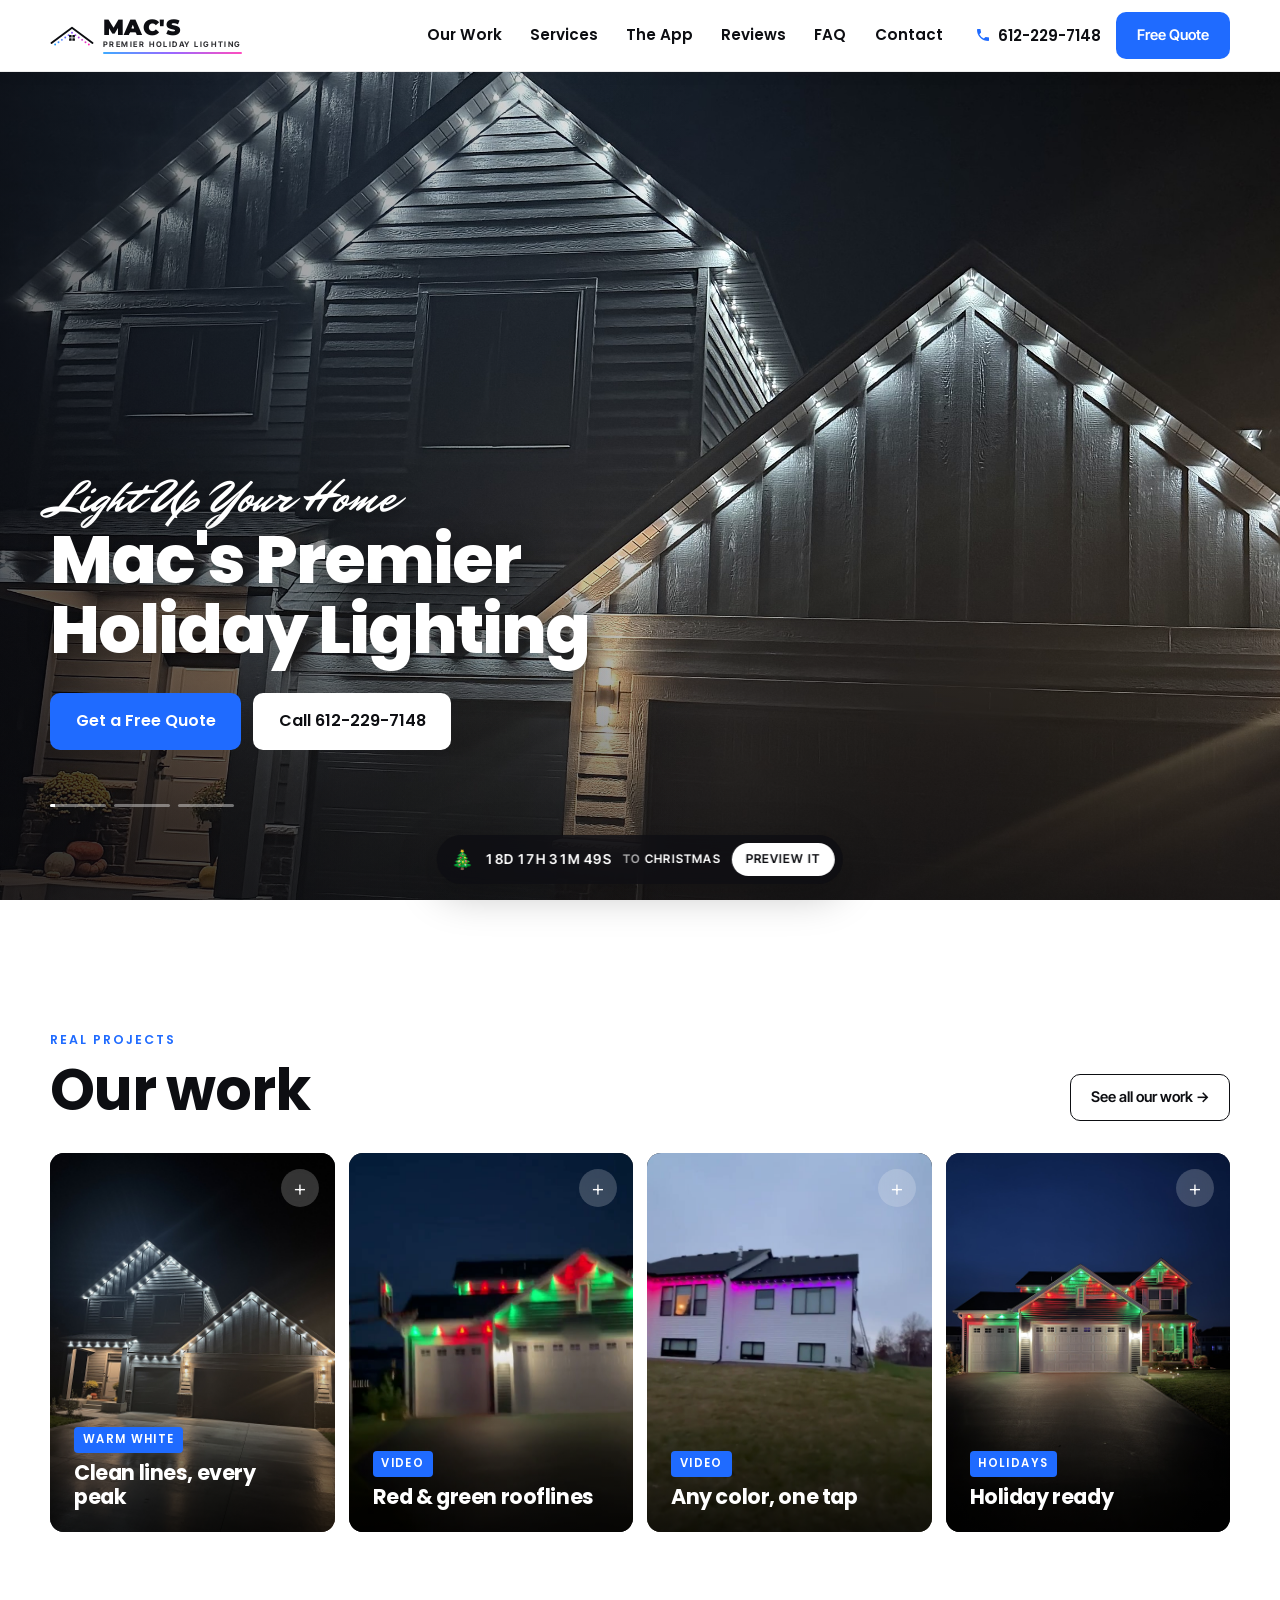
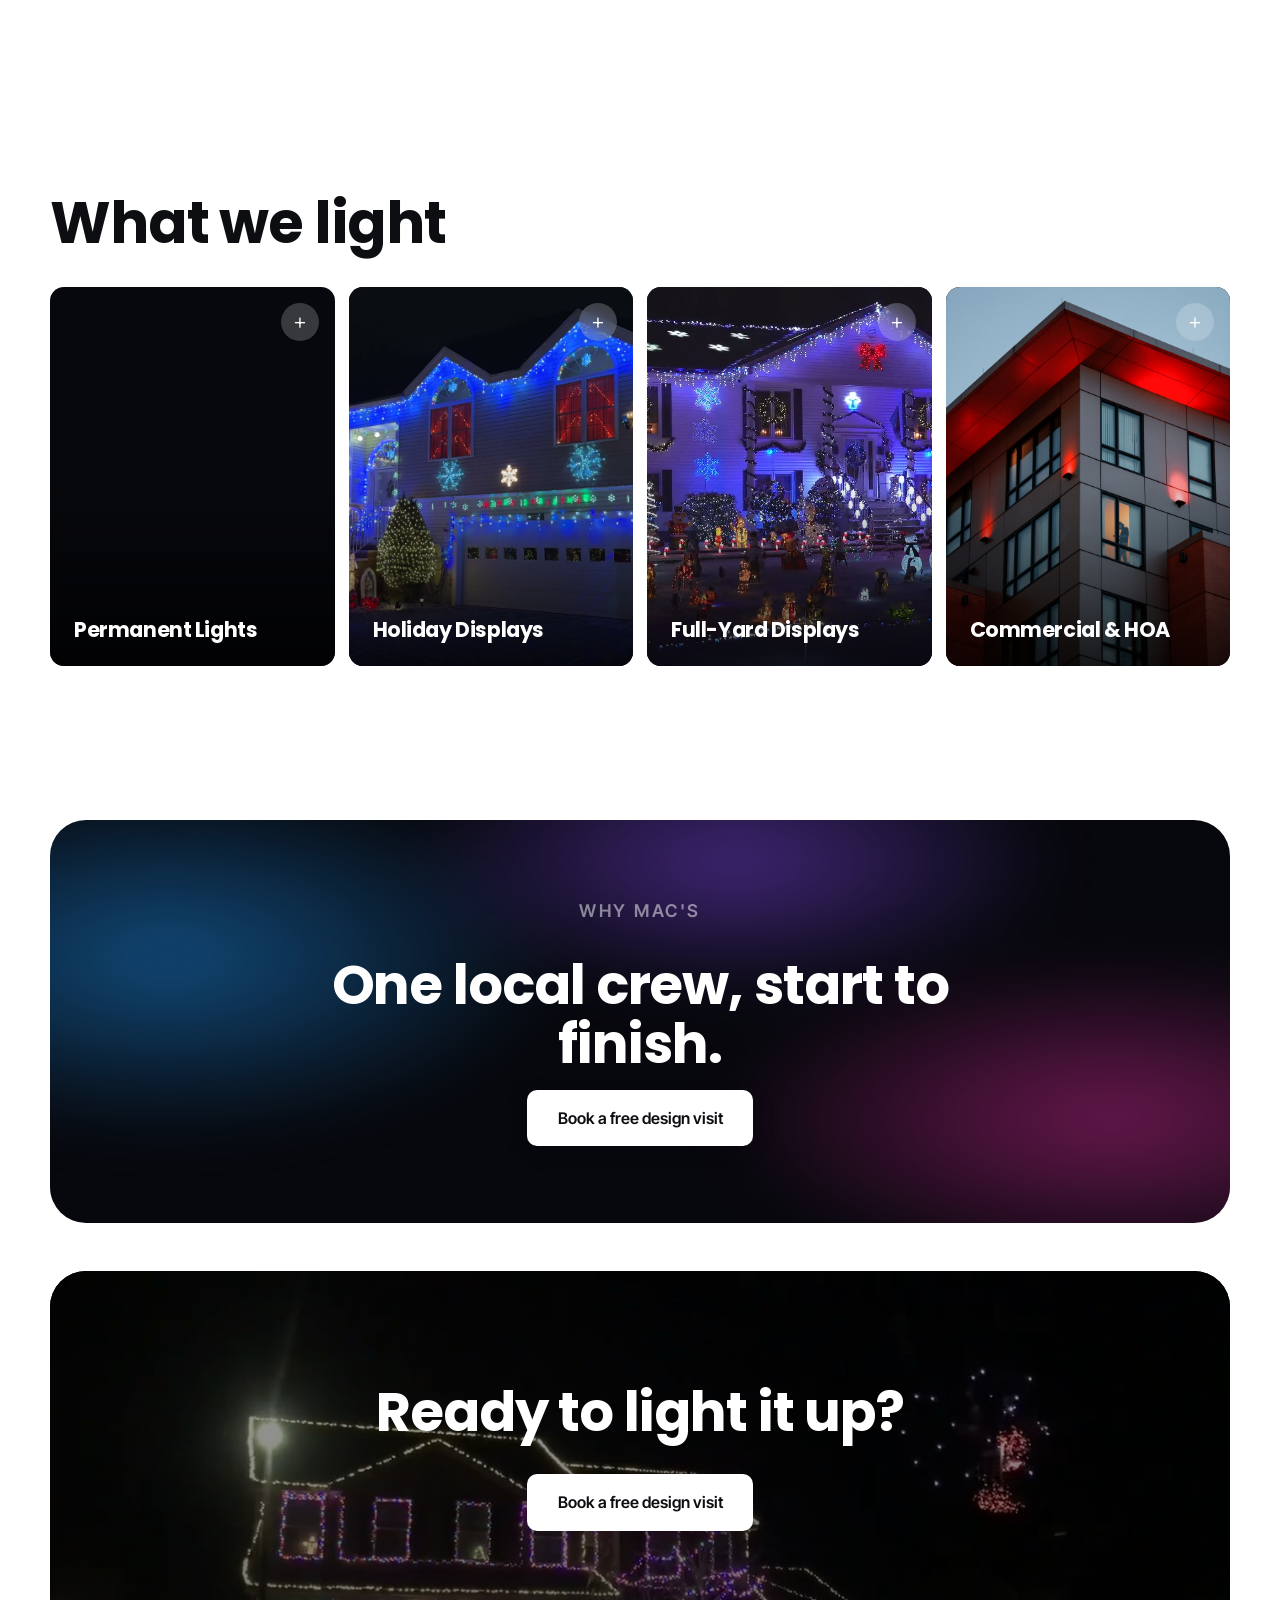
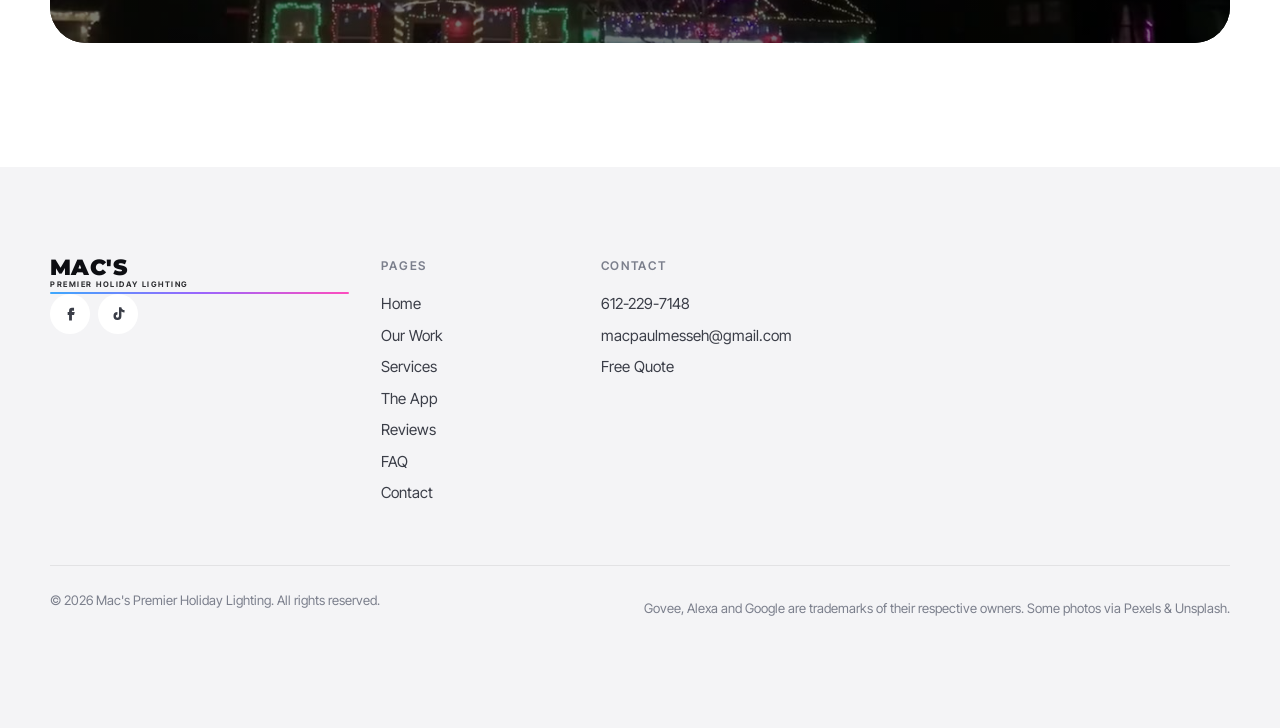
==== commit 796a1dba: "Home: 3 photos at 3s each, lighter page Hero is now just the three best photos on every screen size " ====
--- a/index.html
+++ b/index.html
@@ -74,20 +74,11 @@
     <figure class="hs is-active" aria-label="Dark farmhouse outlined in warm white permanent lights">
       <picture><source media="(max-width: 860px)" srcset="assets/work/white-farmhouse-tall.jpg"><img src="assets/work/white-farmhouse-wide.jpg" alt="" fetchpriority="high"></picture>
     </figure>
-    <figure class="hs phone-only" aria-label="Walking up to a house lit red and green">
-      <video muted playsinline preload="none" poster="assets/work/install-3.jpg" data-src="assets/work/install-3.mp4"></video>
-    </figure>
     <figure class="hs" aria-label="Two-story house in red and green lights at dusk">
-      <picture><source media="(max-width: 860px)" srcset="assets/work/red-green-house-tall.jpg"><img src="assets/work/red-green-house-wide.jpg" alt="" loading="lazy"></picture>
-    </figure>
-    <figure class="hs phone-only" aria-label="Roofline lights changing through rainbow colors">
-      <video muted playsinline preload="none" poster="assets/work/install-5.jpg" data-src="assets/work/install-5.mp4"></video>
+      <picture><source media="(max-width: 860px)" srcset="assets/work/red-green-house-tall.jpg"><img src="assets/work/red-green-house-wide.jpg" alt="" decoding="async"></picture>
     </figure>
     <figure class="hs" aria-label="Two-story house lit in purple and white">
-      <picture><source media="(max-width: 860px)" srcset="assets/work/purple-two-story-tall.jpg"><img src="assets/work/purple-two-story-wide.jpg" alt="" loading="lazy"></picture>
-    </figure>
-    <figure class="hs phone-only" aria-label="Garage and gables lit red and green">
-      <video muted playsinline preload="none" poster="assets/work/install-2.jpg" data-src="assets/work/install-2.mp4"></video>
+      <picture><source media="(max-width: 860px)" srcset="assets/work/purple-two-story-tall.jpg"><img src="assets/work/purple-two-story-wide.jpg" alt="" decoding="async"></picture>
     </figure>
   </div>
   <div class="hero-grid">
@@ -140,25 +131,6 @@
   </div>
 </section>
 
-<!-- ================= Everyday vs Holiday ================= -->
-<section class="section" id="compare">
-  <div class="wrap">
-    <h2 class="h-center reveal">Same roofline. <span class="grad">Two different nights.</span></h2>
-    <div class="compare reveal" style="--pos:50%">
-      <div class="compare-layer" data-house="everyday" aria-hidden="true"></div>
-      <div class="compare-layer top" data-house="holiday" aria-hidden="true"></div>
-      <div class="compare-label left">
-        <strong>Everyday</strong>
-      </div>
-      <div class="compare-label right">
-        <strong>Holiday</strong>
-      </div>
-      <div class="compare-handle" aria-hidden="true"><span>‹ ›</span></div>
-      <input type="range" min="0" max="100" value="50" class="compare-range" aria-label="Drag to compare everyday and holiday lighting">
-    </div>
-  </div>
-</section>
-
 <!-- ================= Services carousel ================= -->
 <section class="section" id="services">
   <div class="wrap">
@@ -201,19 +173,6 @@
         <a href="contact.html" class="pill-btn white">Book a free design visit</a>
       </div>
     </div>
-  </div>
-</section>
-
-<!-- ================= Big feature banner ================= -->
-<section class="section tight">
-  <div class="wrap">
-    <a class="banner reveal" href="contact.html">
-      <video class="banner-video" data-src="assets/video/winter-street-house.mp4" poster="assets/video/winter-street-house.jpg" muted loop playsinline preload="none" aria-hidden="true"></video>
-      <span class="banner-copy">
-        <span class="banner-h">No more ladders in the snow</span>
-        <span class="pill-btn white sm">Get a quote</span>
-      </span>
-    </a>
   </div>
 </section>
 
--- a/styles.css
+++ b/styles.css
@@ -106,7 +106,7 @@
 /* ---------- Hero: our photos full screen (phones also play our videos) ---------- */
 .hero { position: relative; min-height: 100vh; min-height: 100svh; display: grid; align-items: end; overflow: hidden; color: #fff; background: var(--night); padding: 120px 0 150px; }
 .hero-slides { position: absolute; inset: 0; z-index: 0; }
-.hs { position: absolute; inset: 0; margin: 0; opacity: 0; transition: opacity 1.4s ease; }
+.hs { position: absolute; inset: 0; margin: 0; opacity: 0; transition: opacity .9s ease; }
 .hs.is-active { opacity: 1; }
 .hs picture, .hs img, .hs video { display: block; width: 100%; height: 100%; object-fit: cover; }
 .hs img { object-position: 50% 50%; transform: scale(1.08); transition: transform 9s ease-out; }
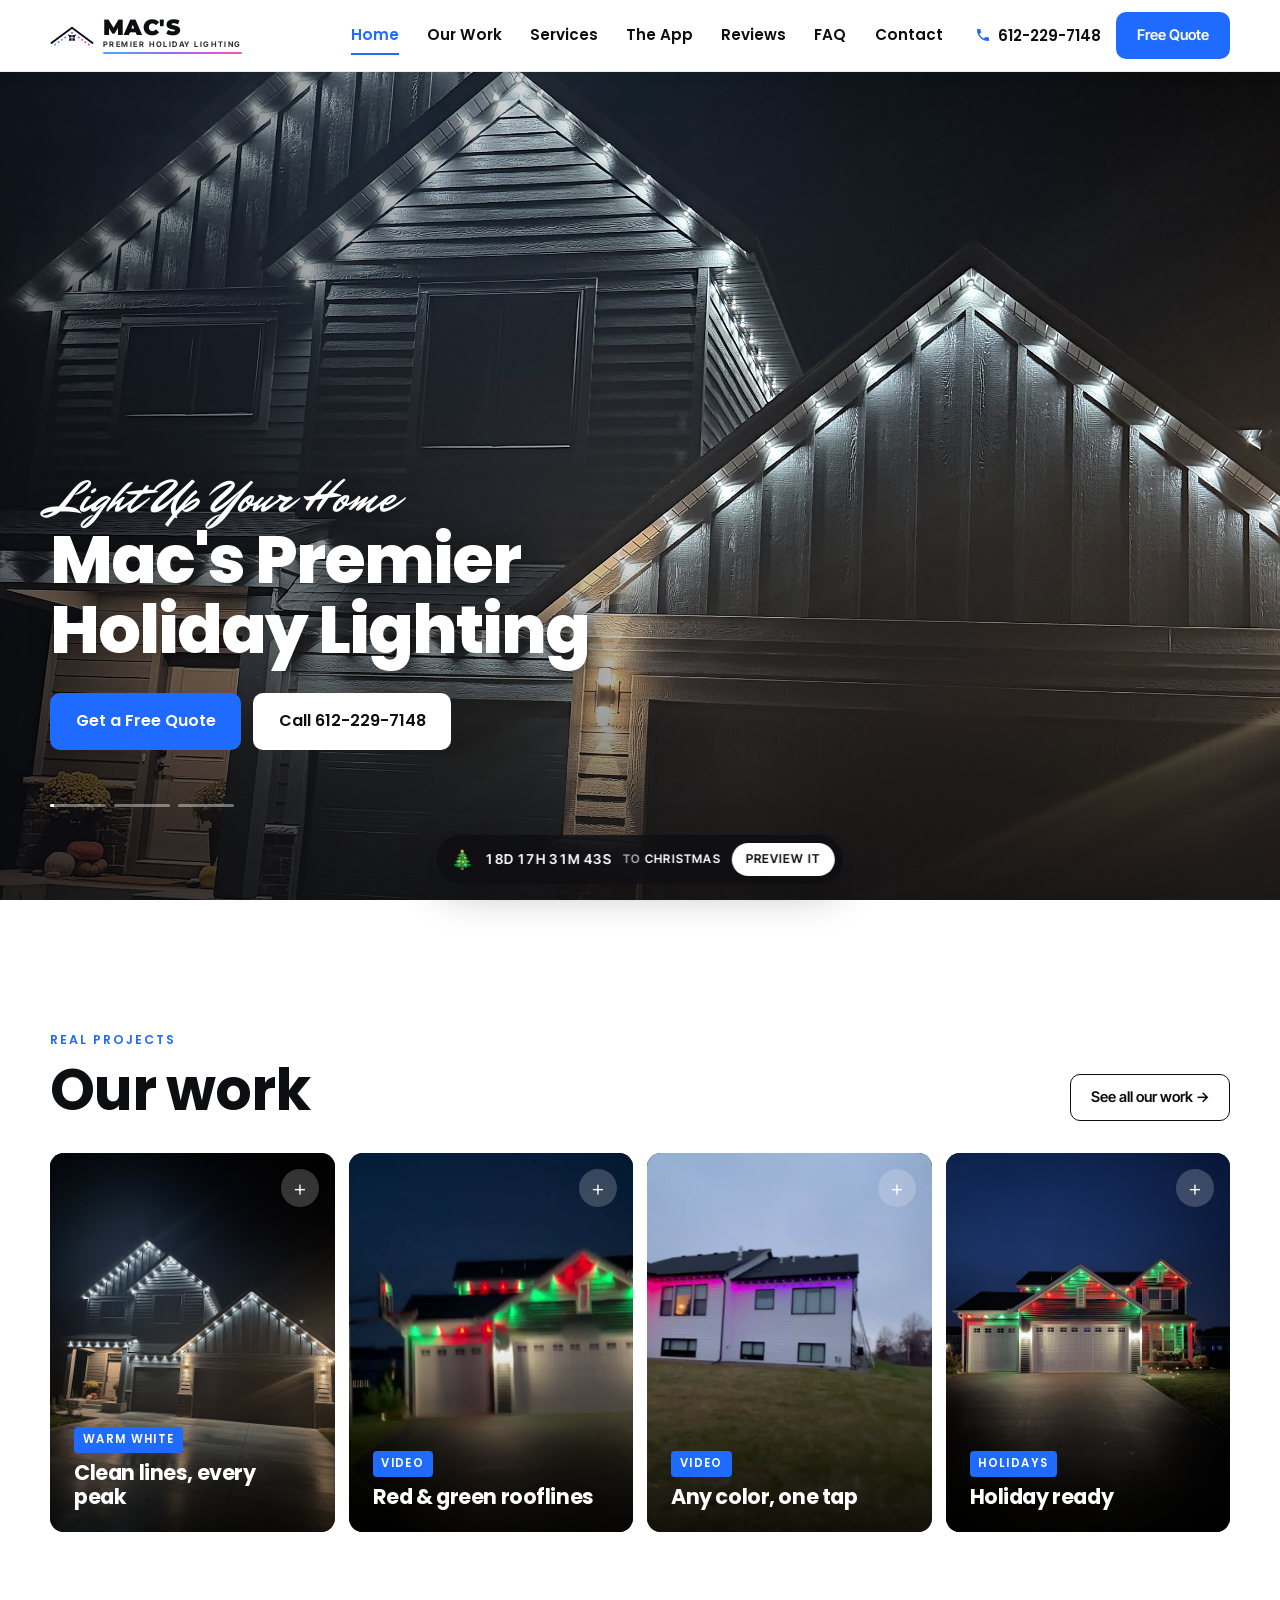
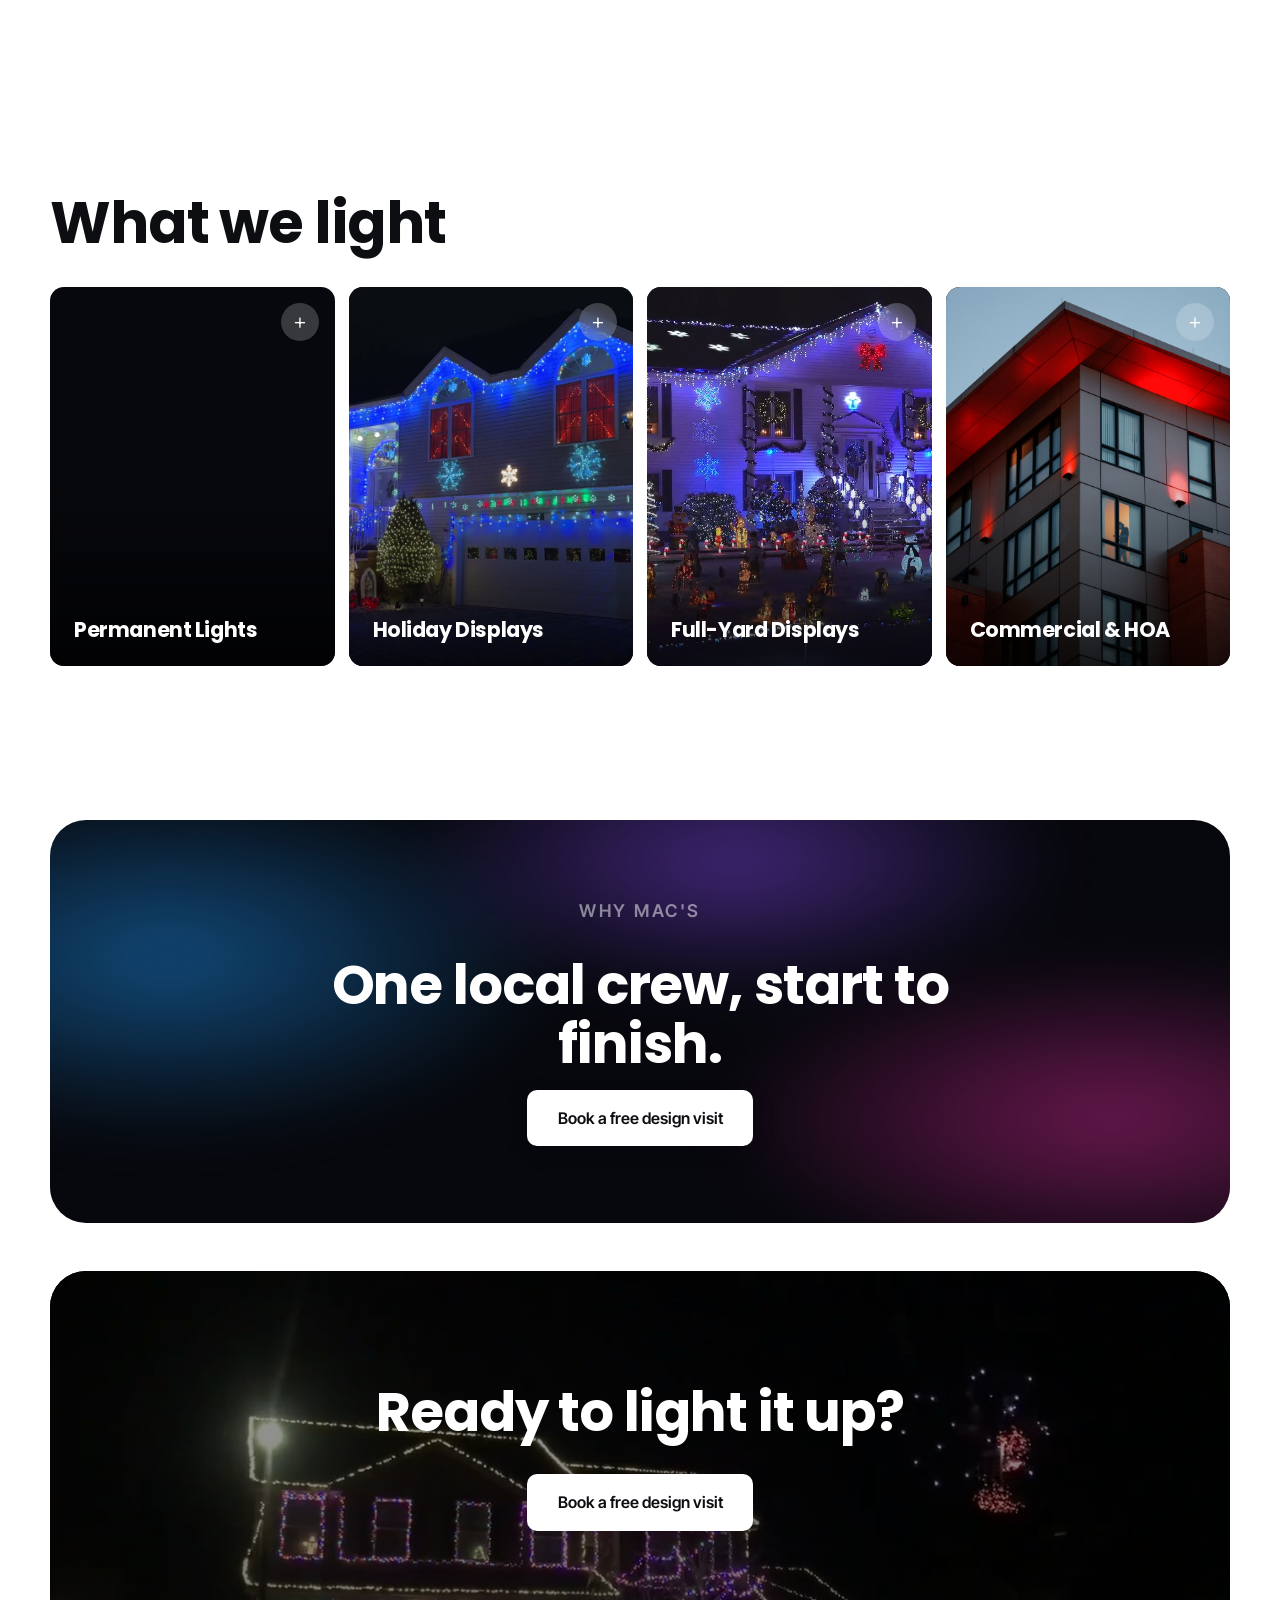
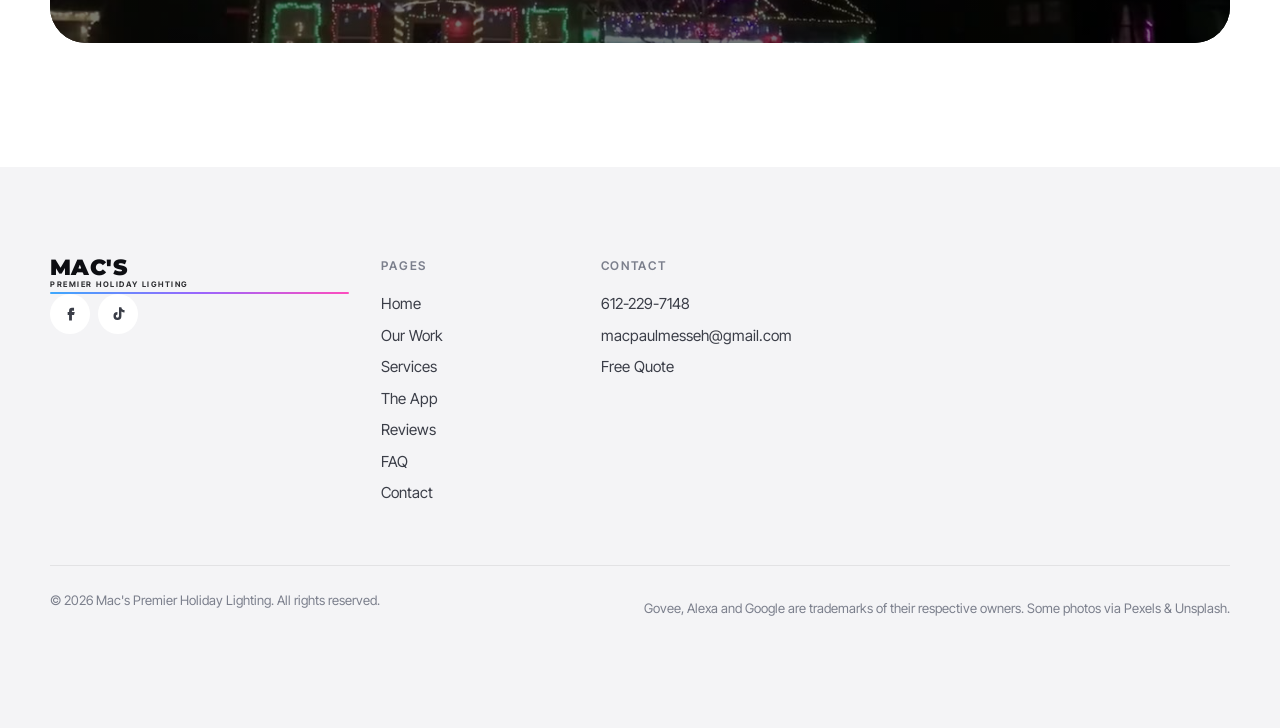
==== commit 8d275fa1: "Pages open straight into content; Home in header menu Remove the grey title band from sub-pages and " ====
--- a/index.html
+++ b/index.html
@@ -30,6 +30,7 @@
     <span class="brand-text"><span class="brand-name">MAC'S</span><span class="brand-tag">Premier Holiday Lighting</span></span>
   </a>
   <nav class="hdr-nav" aria-label="Main">
+    <a href="index.html" aria-current="page">Home</a>
     <a href="work.html">Our Work</a>
     <a href="services.html">Services</a>
     <a href="app.html">The App</a>
--- a/styles.css
+++ b/styles.css
@@ -560,3 +560,12 @@
 .menu-foot { width: min(560px, 100%); margin: 2rem auto 0; display: flex; flex-direction: column; gap: 12px; }
 .menu-phone { font-family: var(--head); font-weight: 600; text-decoration: none; text-align: center; padding: .9rem; border: 1.5px solid var(--ink); border-radius: 10px; }
 .menu-foot .menu-cta { margin-top: 0; width: 100%; background: var(--accent) !important; }
+
+/* sub-pages open straight into their content (no title band) */
+body.subpage main > .section:first-child { padding-top: 120px; }
+@media (max-width: 760px) { body.subpage main > .section:first-child { padding-top: 96px; } }
+.reveal.no-fade { transition: none; }
+
+/* header menu: never wrap; drop the phone number text before space runs out */
+.hdr-nav a, .hdr-phone, .hdr .pill-btn { white-space: nowrap; }
+@media (max-width: 1180px) { .hdr-phone { display: none; } .hdr-nav { gap: 1.1rem; margin-right: 1rem; } }
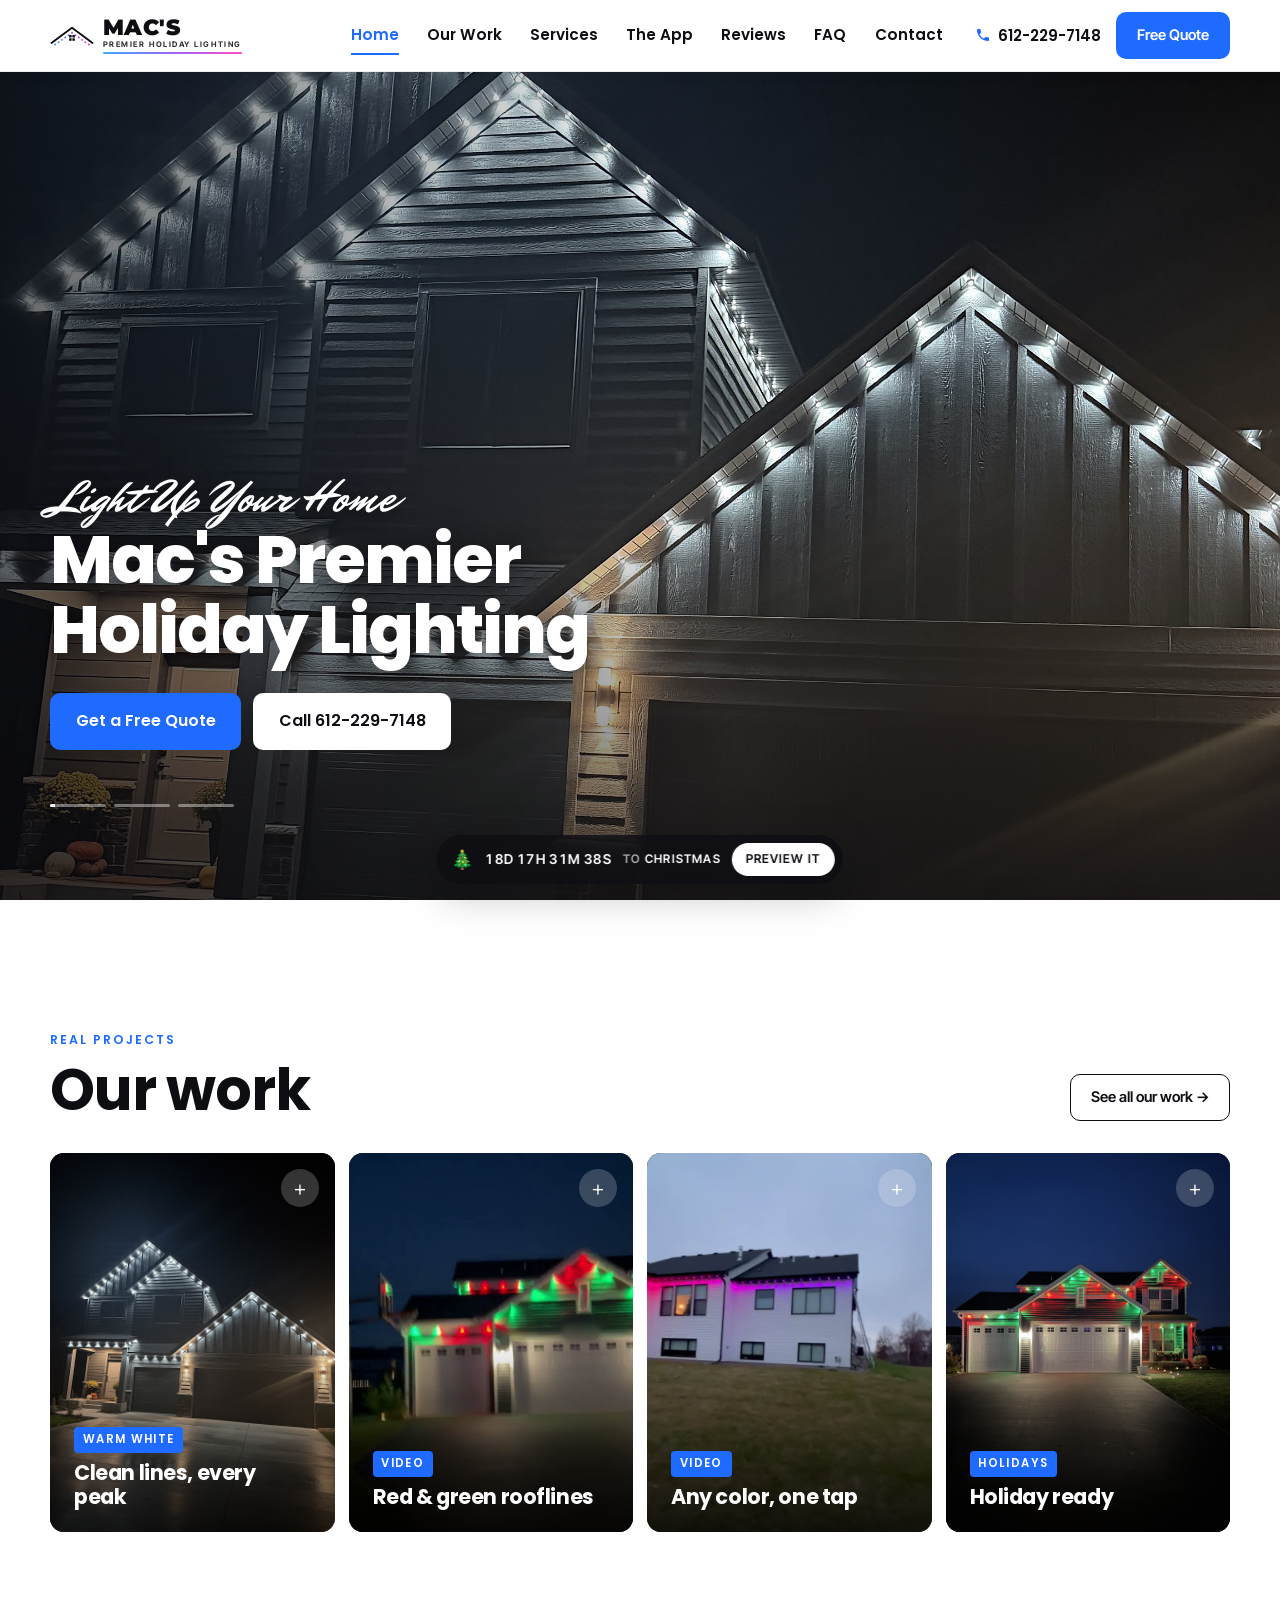
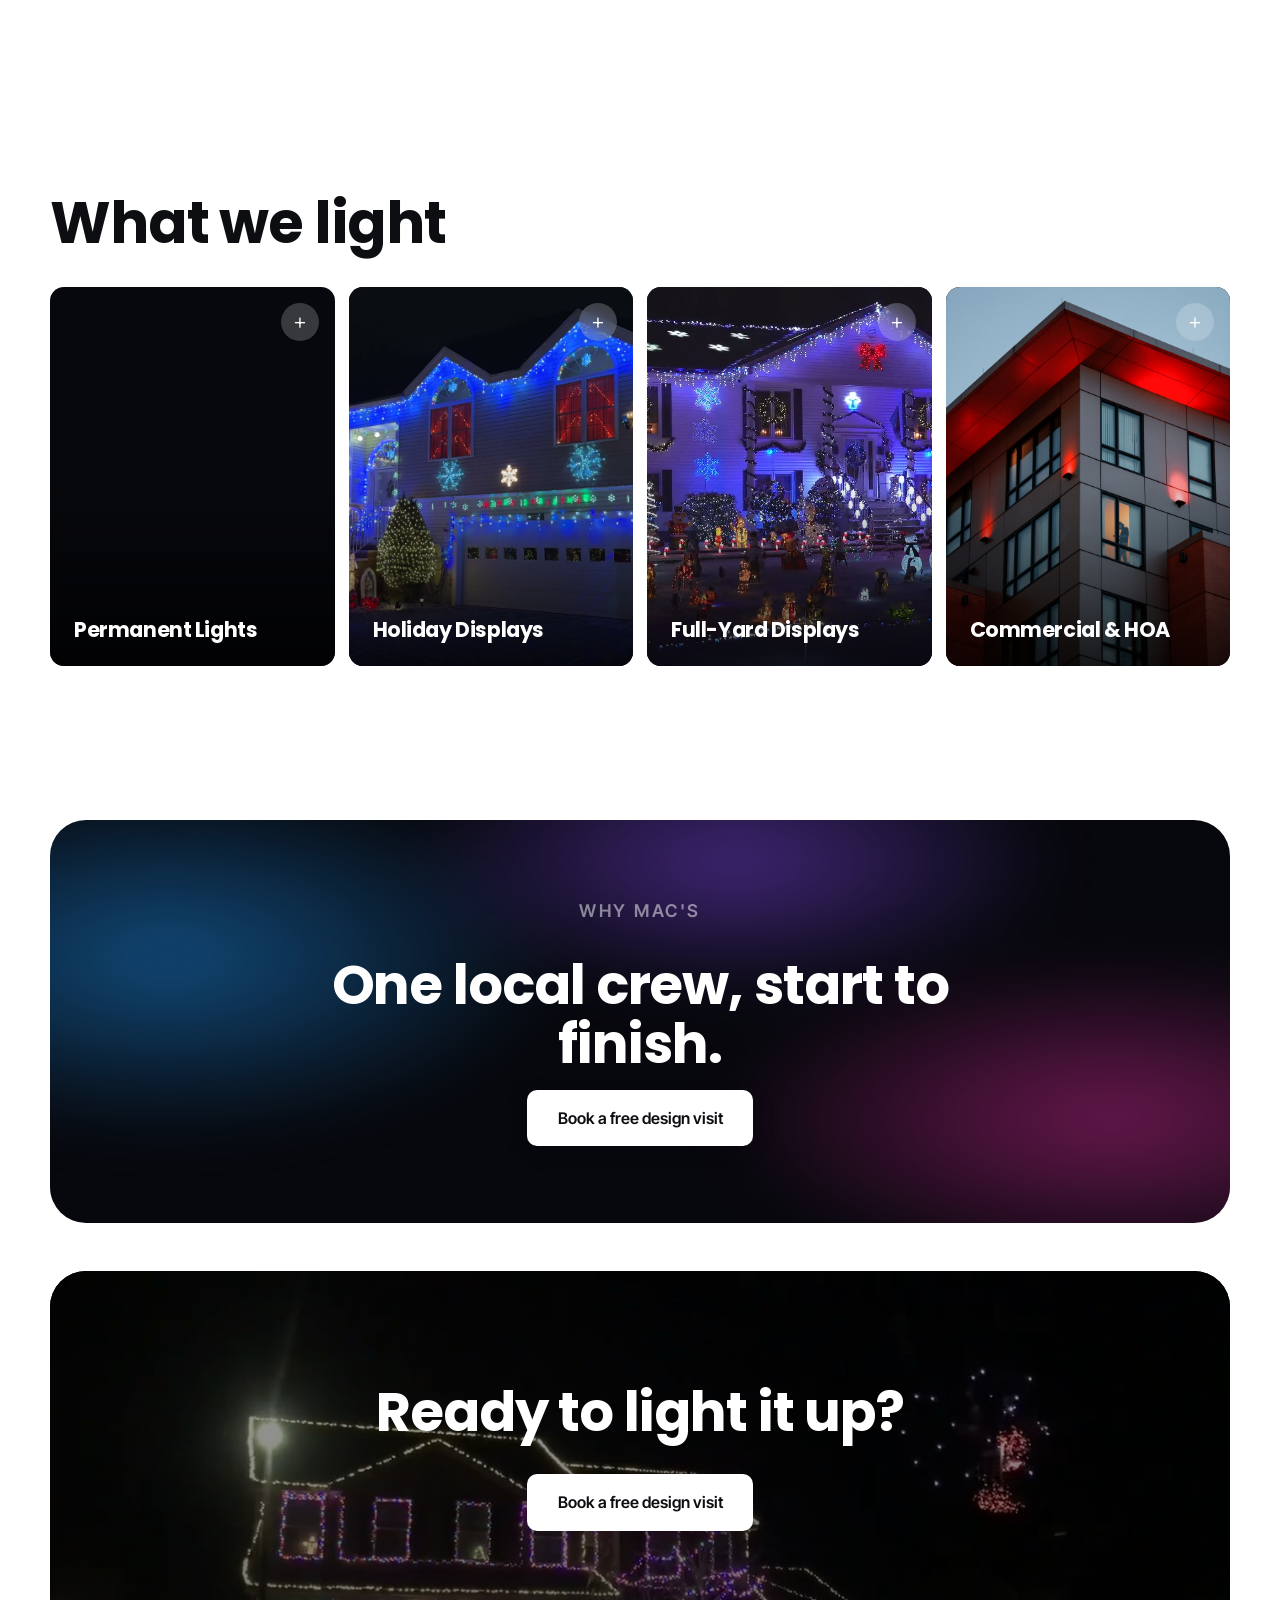
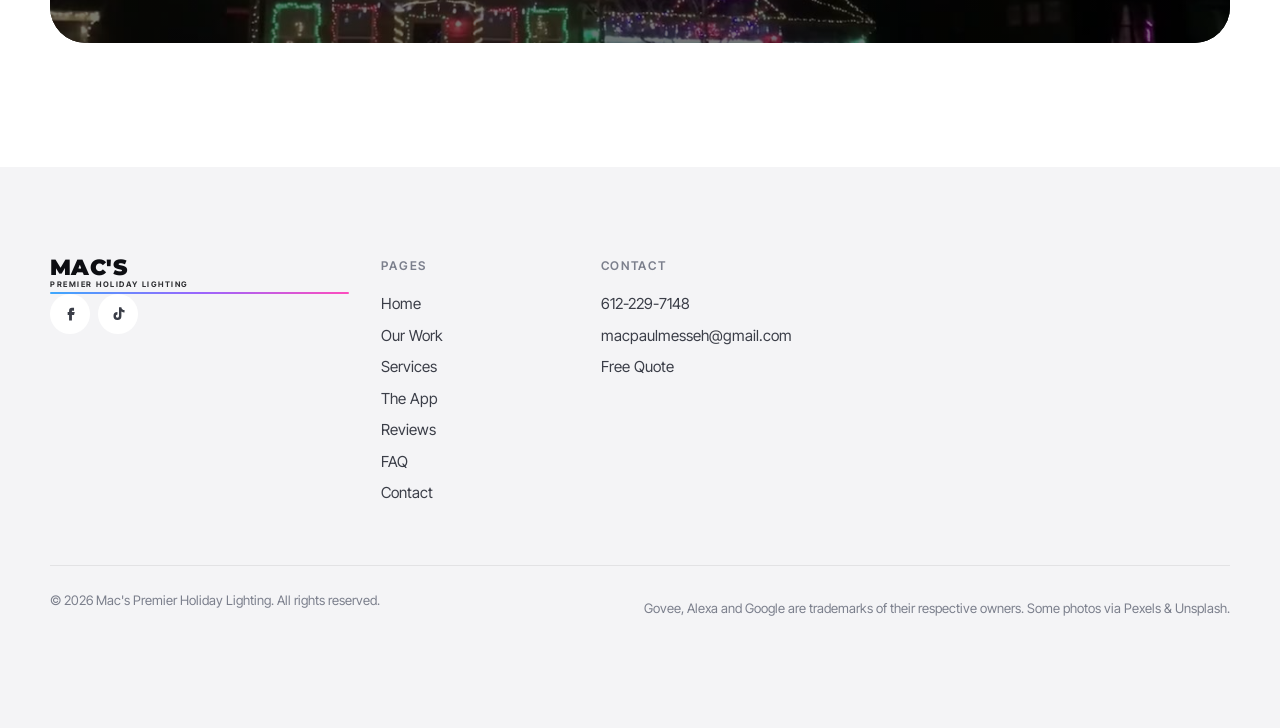
==== commit f2b5d89b: "Link TikTok @goveeglow Co-Authored-By: Claude Opus 5.5 <noreply@anthropic.com>" ====
--- a/index.html
+++ b/index.html
@@ -198,7 +198,7 @@
       <div class="socials">
         <!-- TODO: replace with real profile URLs -->
         <a href="https://www.facebook.com/" aria-label="Facebook" target="_blank" rel="noopener"><svg viewBox="0 0 24 24"><path d="M14 8h3V4h-3a4 4 0 0 0-4 4v2H8v4h2v8h4v-8h3l1-4h-4V8z"/></svg></a>
-        <a href="https://www.tiktok.com/" aria-label="TikTok" target="_blank" rel="noopener"><svg viewBox="0 0 24 24"><path d="M16 3c.4 2.4 1.9 4 4.5 4.2v3.4a8 8 0 0 1-4.4-1.4v6.3A5.6 5.6 0 1 1 10.5 10v3.5a2.2 2.2 0 1 0 2.2 2.2V3z"/></svg></a>
+        <a href="https://www.tiktok.com/@goveeglow" aria-label="TikTok" target="_blank" rel="noopener"><svg viewBox="0 0 24 24"><path d="M16 3c.4 2.4 1.9 4 4.5 4.2v3.4a8 8 0 0 1-4.4-1.4v6.3A5.6 5.6 0 1 1 10.5 10v3.5a2.2 2.2 0 1 0 2.2 2.2V3z"/></svg></a>
       </div>
     </div>
     <div><p class="ftr-h">Pages</p><a href="index.html">Home</a><a href="work.html">Our Work</a><a href="services.html">Services</a><a href="app.html">The App</a><a href="reviews.html">Reviews</a><a href="faq.html">FAQ</a><a href="contact.html">Contact</a></div>
